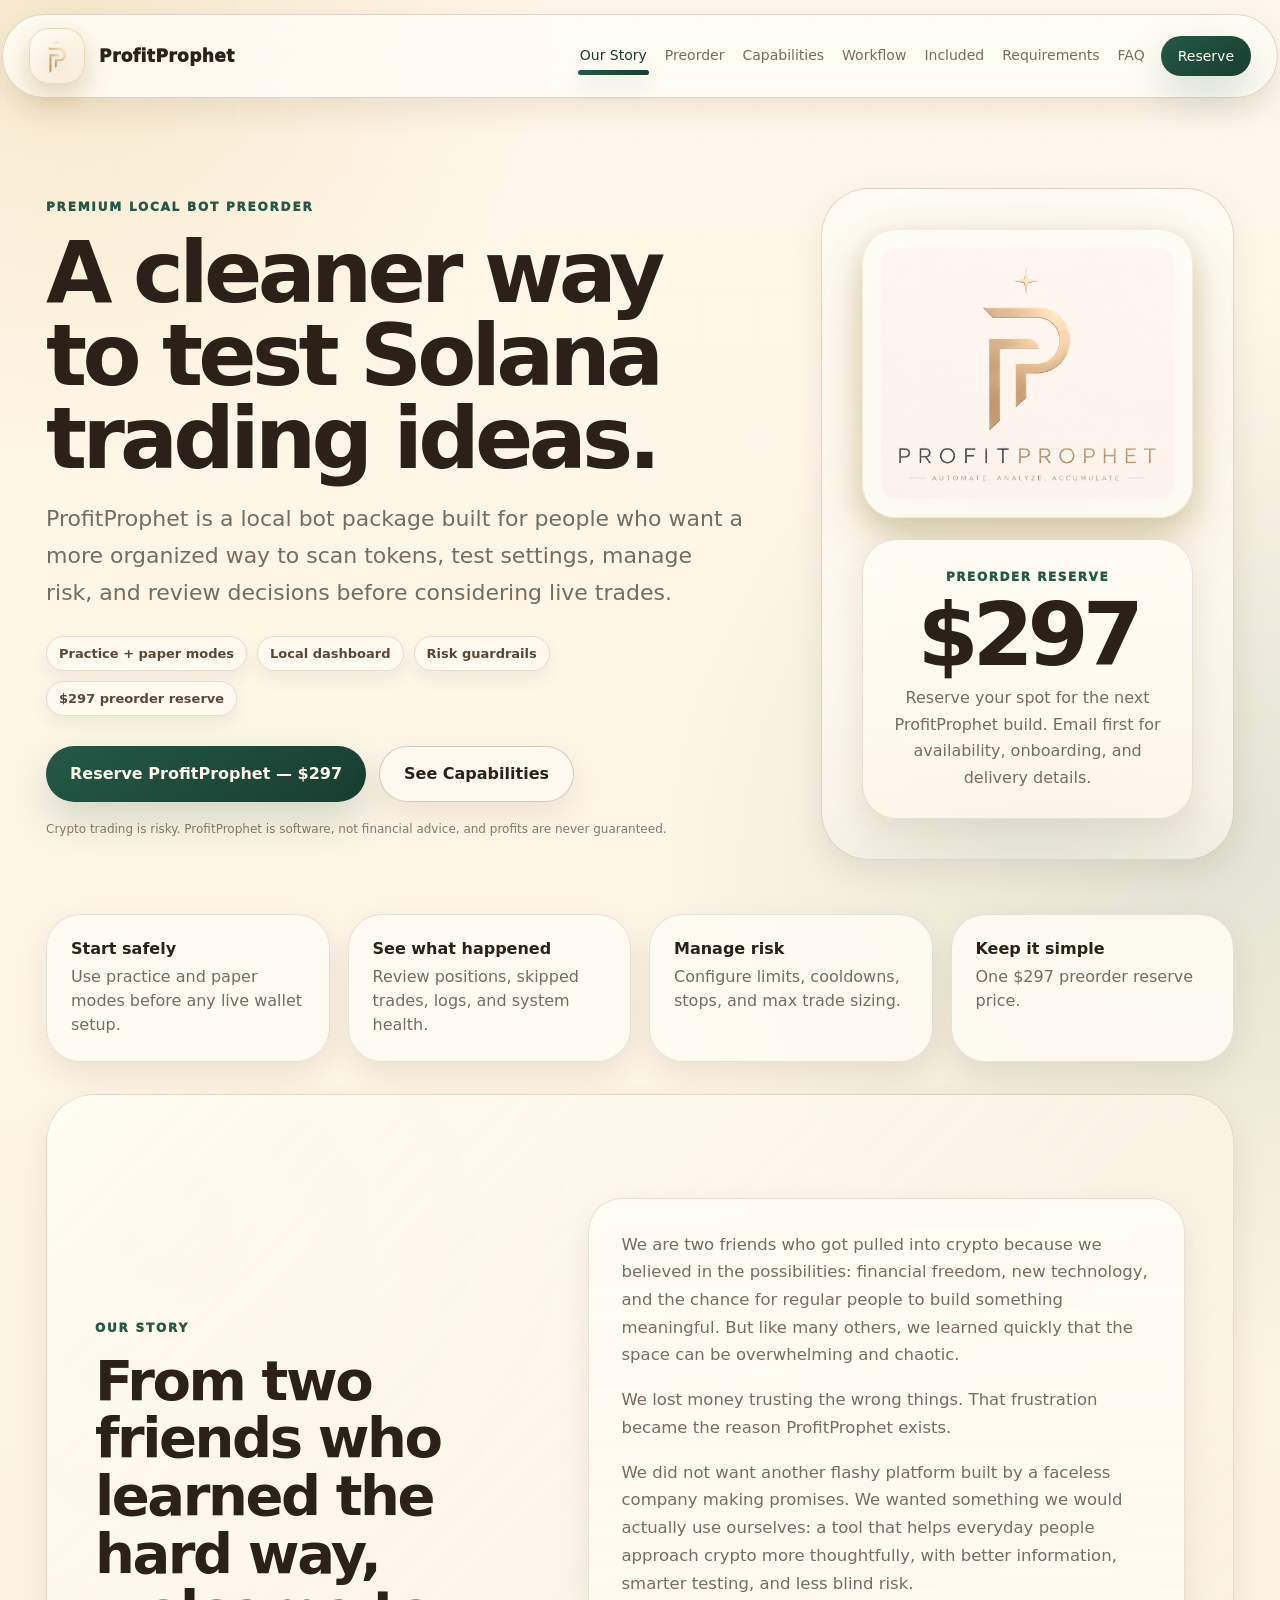
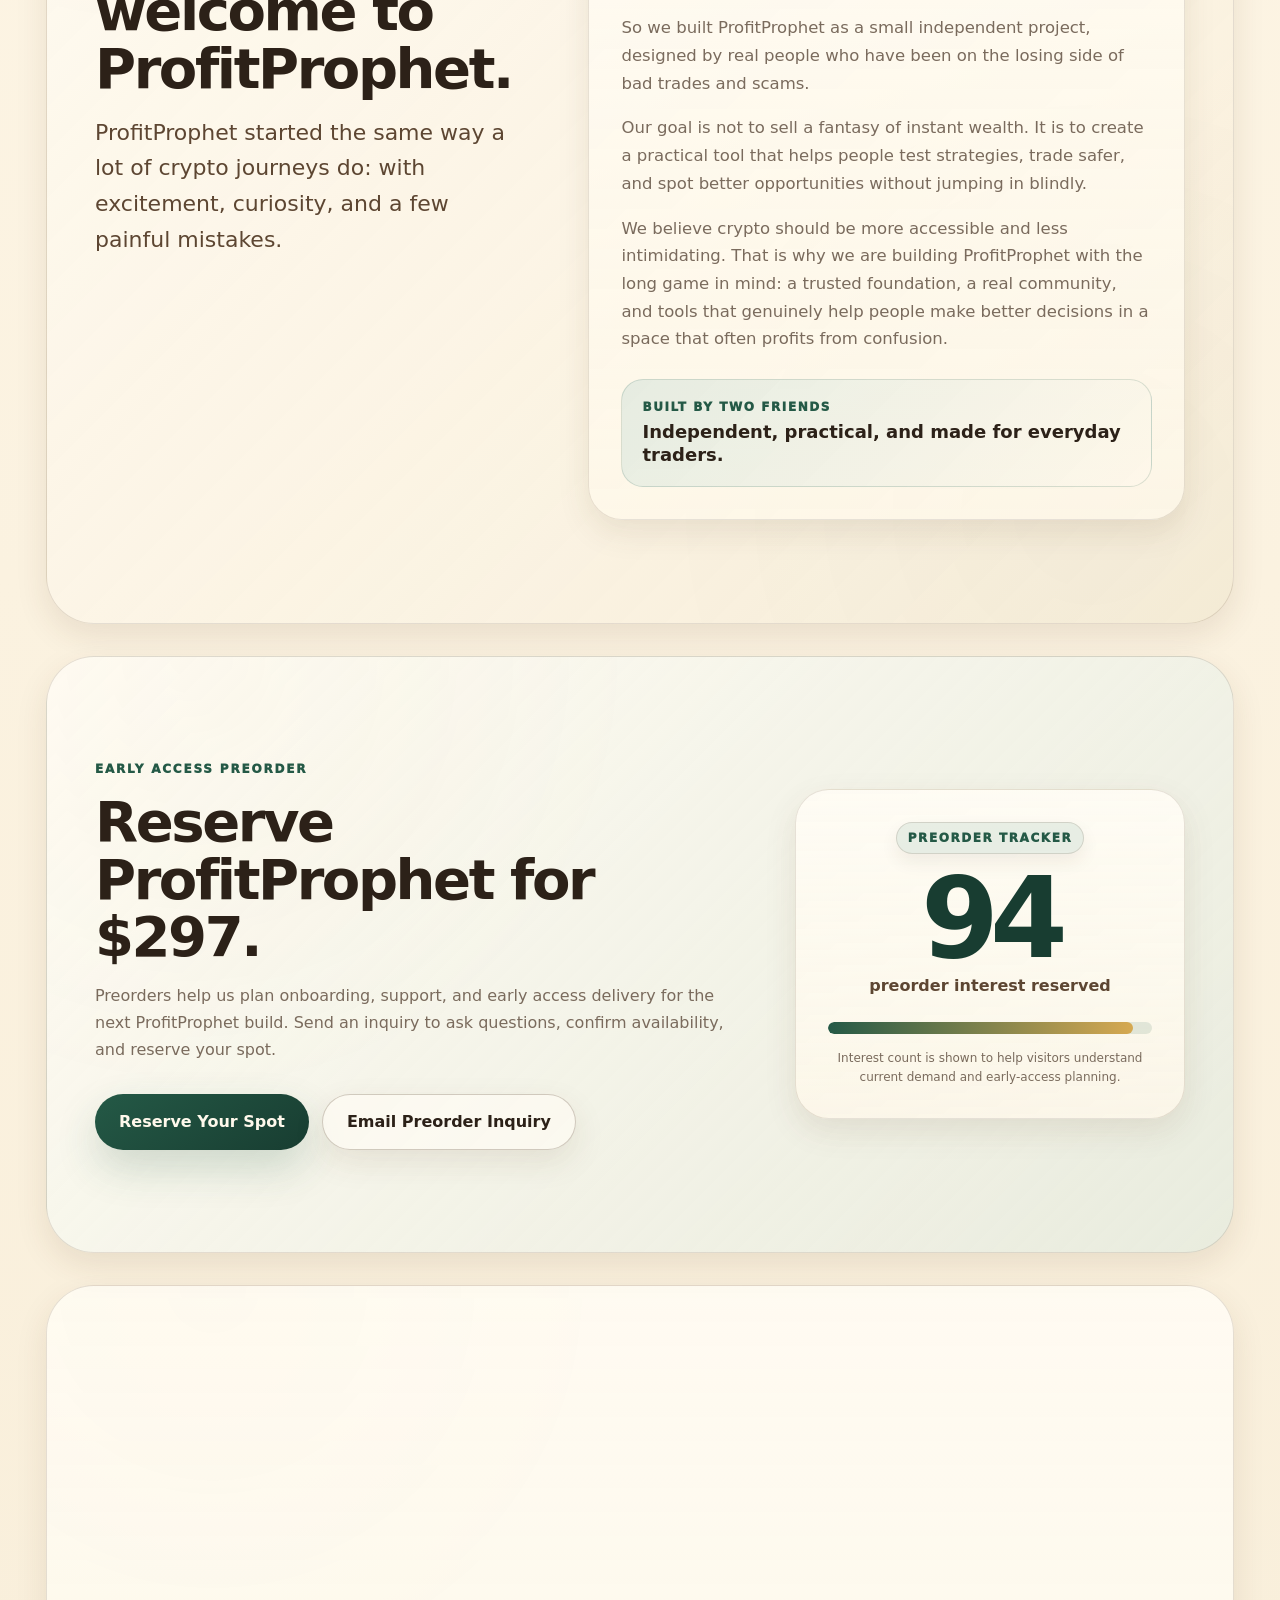
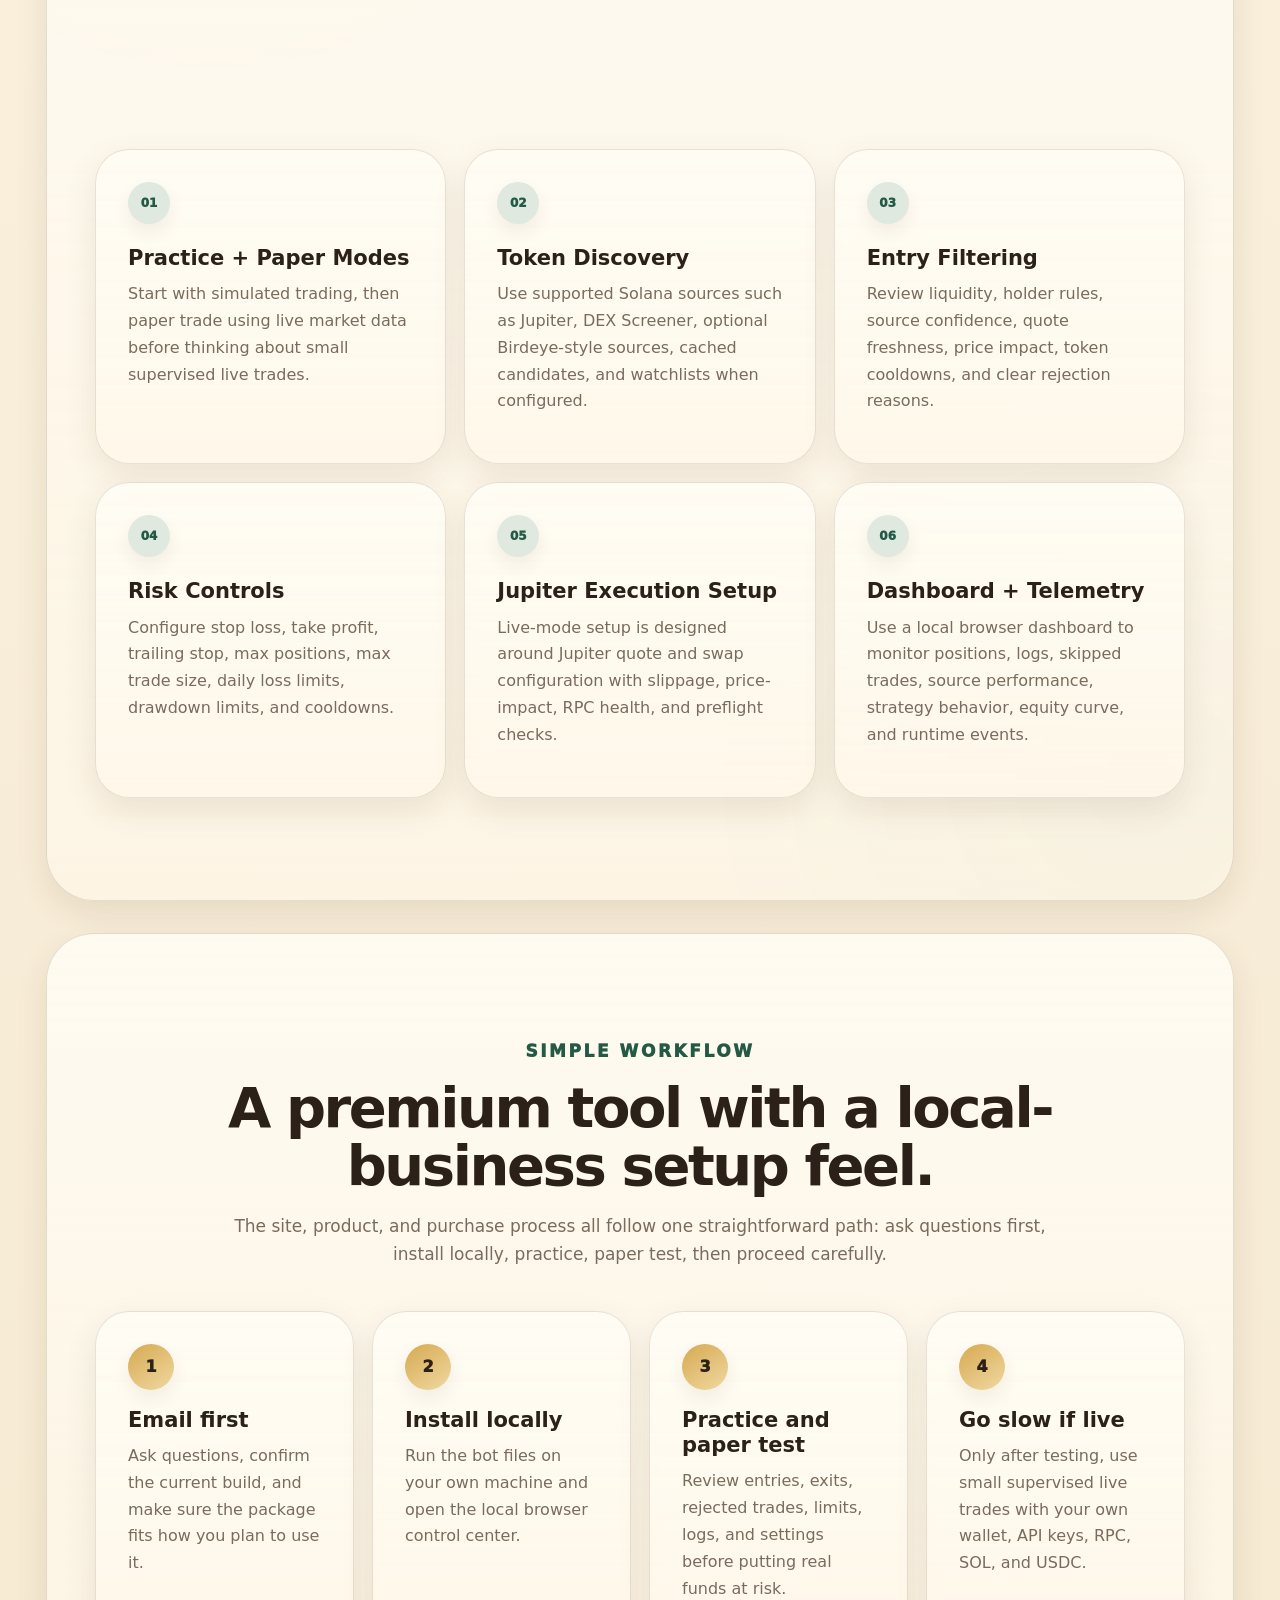
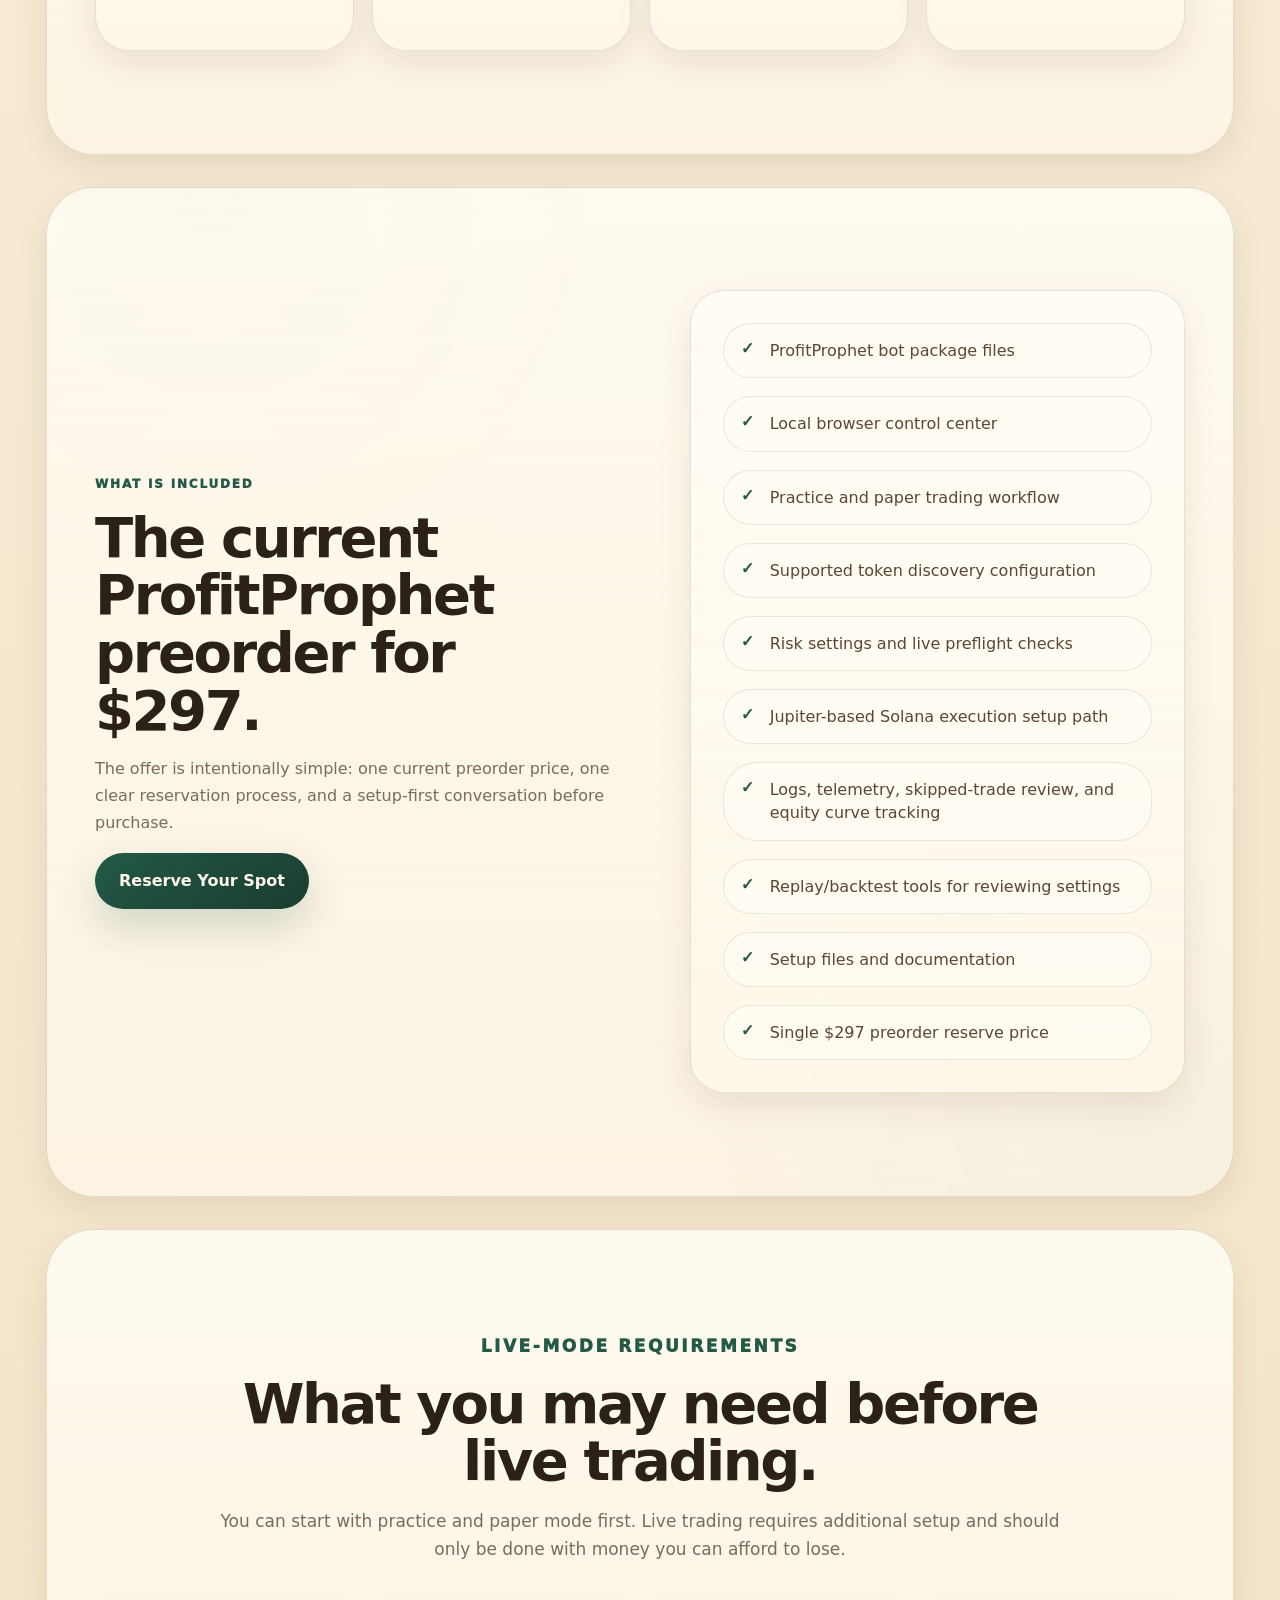
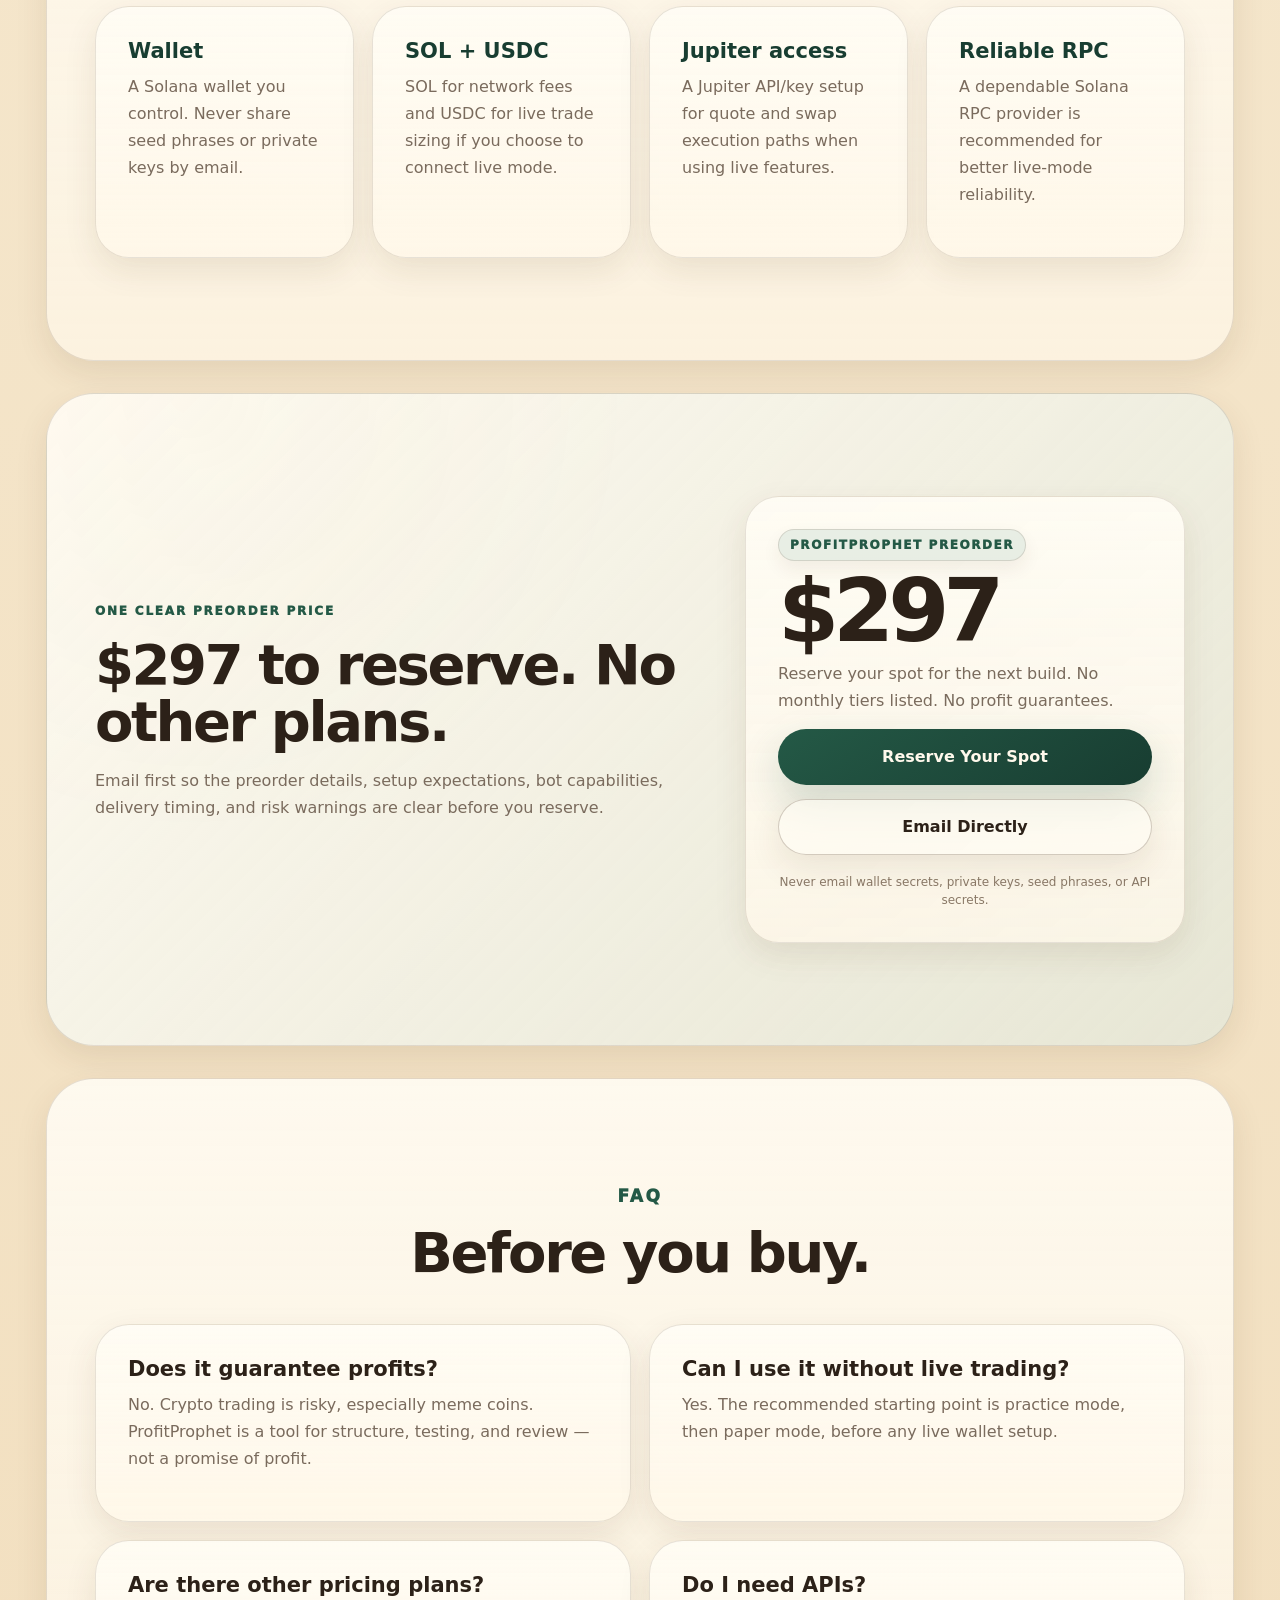
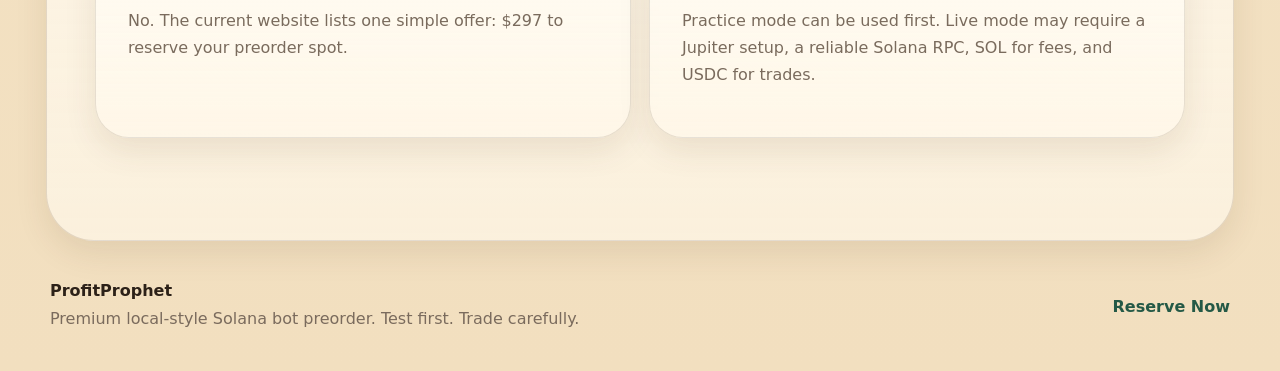
==== index.html @ 317397da "Add files via upload" ====
<!doctype html>
<html lang="en">
<head>
  <meta charset="utf-8">
  <meta name="viewport" content="width=device-width, initial-scale=1">
  <title>ProfitProphet | Reserve Premium Solana Bot Access for $297</title>
  <meta name="description" content="ProfitProphet is a local Solana trading bot package with practice mode, paper mode, live-mode setup, Jupiter execution support, token discovery, risk controls, telemetry, replay tools, and a browser control center. Reserve ProfitProphet for $297.">
  <link rel="stylesheet" href="styles.css">
  <script defer src="script.js"></script>
</head>
<body>
  <header class="site-header">
    <a class="brand" href="index.html" aria-label="ProfitProphet home">
      <span class="brand-mark logo-badge"><img src="profitprophet-nav-mark.png" alt="" aria-hidden="true"></span>
      <span class="brand-name">ProfitProphet</span>
    </a>
    <nav class="nav" aria-label="Primary navigation">
      <a href="#story">Our Story</a>
      <a href="#preorder">Preorder</a>
      <a href="#capabilities">Capabilities</a>
      <a href="#workflow">Workflow</a>
      <a href="#included">Included</a>
      <a href="#requirements">Requirements</a>
      <a href="#faq">FAQ</a>
      <a class="nav-button" href="inquiry.html">Reserve</a>
    </nav>
  </header>

  <main>
    <section class="hero">
      <div class="hero-copy">
        <p class="eyebrow">Premium local bot preorder</p>
        <h1>A cleaner way to test Solana trading ideas.</h1>
        <p class="hero-lede">ProfitProphet is a local bot package built for people who want a more organized way to scan tokens, test settings, manage risk, and review decisions before considering live trades.</p>
        <div class="hero-proof" aria-label="Quick highlights">
          <span>Practice + paper modes</span>
          <span>Local dashboard</span>
          <span>Risk guardrails</span>
          <span>$297 preorder reserve</span>
        </div>
        <div class="hero-actions">
          <a class="button primary" href="inquiry.html">Reserve ProfitProphet — $297</a>
          <a class="button secondary" href="#capabilities">See Capabilities</a>
        </div>
        <p class="fine-print">Crypto trading is risky. ProfitProphet is software, not financial advice, and profits are never guaranteed.</p>
      </div>

      <aside class="hero-card" aria-label="ProfitProphet package summary">
        <img src="profitprophet-logo-cropped.png" alt="ProfitProphet logo" class="hero-logo">
        <div class="price-panel">
          <span>Preorder reserve</span>
          <strong>$297</strong>
          <p>Reserve your spot for the next ProfitProphet build. Email first for availability, onboarding, and delivery details.</p>
        </div>
      </aside>
    </section>

    <section class="trust-strip" aria-label="ProfitProphet highlights">
      <article>
        <strong>Start safely</strong>
        <span>Use practice and paper modes before any live wallet setup.</span>
      </article>
      <article>
        <strong>See what happened</strong>
        <span>Review positions, skipped trades, logs, and system health.</span>
      </article>
      <article>
        <strong>Manage risk</strong>
        <span>Configure limits, cooldowns, stops, and max trade sizing.</span>
      </article>
      <article>
        <strong>Keep it simple</strong>
        <span>One $297 preorder reserve price.</span>
      </article>
    </section>

    <section id="story" class="section story-section">
      <div class="story-layout">
        <div class="story-intro">
          <p class="eyebrow">Our story</p>
          <h2>From two friends who learned the hard way, welcome to ProfitProphet.</h2>
          <p class="story-lede">ProfitProphet started the same way a lot of crypto journeys do: with excitement, curiosity, and a few painful mistakes.</p>
        </div>

        <div class="story-card">
          <p>We are two friends who got pulled into crypto because we believed in the possibilities: financial freedom, new technology, and the chance for regular people to build something meaningful. But like many others, we learned quickly that the space can be overwhelming and chaotic.</p>
          <p>We lost money trusting the wrong things. That frustration became the reason ProfitProphet exists.</p>
          <p>We did not want another flashy platform built by a faceless company making promises. We wanted something we would actually use ourselves: a tool that helps everyday people approach crypto more thoughtfully, with better information, smarter testing, and less blind risk.</p>
          <p>So we built ProfitProphet as a small independent project, designed by real people who have been on the losing side of bad trades and scams.</p>
          <p>Our goal is not to sell a fantasy of instant wealth. It is to create a practical tool that helps people test strategies, trade safer, and spot better opportunities without jumping in blindly.</p>
          <p>We believe crypto should be more accessible and less intimidating. That is why we are building ProfitProphet with the long game in mind: a trusted foundation, a real community, and tools that genuinely help people make better decisions in a space that often profits from confusion.</p>
          <div class="founder-note">
            <span>Built by two friends</span>
            <strong>Independent, practical, and made for everyday traders.</strong>
          </div>
        </div>
      </div>
    </section>

    <section id="preorder" class="section preorder-section">
      <div class="preorder-copy">
        <p class="eyebrow">Early access preorder</p>
        <h2>Reserve ProfitProphet for $297.</h2>
        <p>Preorders help us plan onboarding, support, and early access delivery for the next ProfitProphet build. Send an inquiry to ask questions, confirm availability, and reserve your spot.</p>
        <div class="hero-actions">
          <a class="button primary" href="inquiry.html">Reserve Your Spot</a>
          <a class="button secondary" href="mailto:profitprophetbot@gmail.com?subject=ProfitProphet%20%24297%20Preorder%20Inquiry&body=Hi%2C%20I%27m%20interested%20in%20reserving%20ProfitProphet%20for%20%24297.%20Please%20send%20availability%2C%20payment%20options%2C%20delivery%20details%2C%20and%20setup%20requirements.">Email Preorder Inquiry</a>
        </div>
      </div>

      <aside class="preorder-tracker" aria-label="ProfitProphet preorder tracker">
        <span class="badge">Preorder Tracker</span>
        <strong>94</strong>
        <p>preorder interest reserved</p>
        <div class="tracker-bar" aria-hidden="true"><span></span></div>
        <small>Interest count is shown to help visitors understand current demand and early-access planning.</small>
      </aside>
    </section>

    <section id="capabilities" class="section">
      <div class="section-heading centered-heading">
        <p class="eyebrow">Bot capabilities</p>
        <h2>Everything follows a clear scan, test, manage, review flow.</h2>
        <p>ProfitProphet is designed to help you work through trading decisions more carefully. It does not promise winning trades, but it does give you tools to test settings, filter candidates, track outcomes, and reduce emotional clicking.</p>
      </div>

      <div class="card-grid three">
        <article class="card capability-card">
          <span class="card-number">01</span>
          <h3>Practice + Paper Modes</h3>
          <p>Start with simulated trading, then paper trade using live market data before thinking about small supervised live trades.</p>
        </article>
        <article class="card capability-card">
          <span class="card-number">02</span>
          <h3>Token Discovery</h3>
          <p>Use supported Solana sources such as Jupiter, DEX Screener, optional Birdeye-style sources, cached candidates, and watchlists when configured.</p>
        </article>
        <article class="card capability-card">
          <span class="card-number">03</span>
          <h3>Entry Filtering</h3>
          <p>Review liquidity, holder rules, source confidence, quote freshness, price impact, token cooldowns, and clear rejection reasons.</p>
        </article>
        <article class="card capability-card">
          <span class="card-number">04</span>
          <h3>Risk Controls</h3>
          <p>Configure stop loss, take profit, trailing stop, max positions, max trade size, daily loss limits, drawdown limits, and cooldowns.</p>
        </article>
        <article class="card capability-card">
          <span class="card-number">05</span>
          <h3>Jupiter Execution Setup</h3>
          <p>Live-mode setup is designed around Jupiter quote and swap configuration with slippage, price-impact, RPC health, and preflight checks.</p>
        </article>
        <article class="card capability-card">
          <span class="card-number">06</span>
          <h3>Dashboard + Telemetry</h3>
          <p>Use a local browser dashboard to monitor positions, logs, skipped trades, source performance, strategy behavior, equity curve, and runtime events.</p>
        </article>
      </div>
    </section>

    <section id="workflow" class="section panel-section">
      <div class="section-heading centered-heading">
        <p class="eyebrow">Simple workflow</p>
        <h2>A premium tool with a local-business setup feel.</h2>
        <p>The site, product, and purchase process all follow one straightforward path: ask questions first, install locally, practice, paper test, then proceed carefully.</p>
      </div>

      <div class="step-list">
        <article class="step-card">
          <span>1</span>
          <div>
            <h3>Email first</h3>
            <p>Ask questions, confirm the current build, and make sure the package fits how you plan to use it.</p>
          </div>
        </article>
        <article class="step-card">
          <span>2</span>
          <div>
            <h3>Install locally</h3>
            <p>Run the bot files on your own machine and open the local browser control center.</p>
          </div>
        </article>
        <article class="step-card">
          <span>3</span>
          <div>
            <h3>Practice and paper test</h3>
            <p>Review entries, exits, rejected trades, limits, logs, and settings before putting real funds at risk.</p>
          </div>
        </article>
        <article class="step-card">
          <span>4</span>
          <div>
            <h3>Go slow if live</h3>
            <p>Only after testing, use small supervised live trades with your own wallet, API keys, RPC, SOL, and USDC.</p>
          </div>
        </article>
      </div>
    </section>

    <section id="included" class="section split-section">
      <div class="section-copy">
        <p class="eyebrow">What is included</p>
        <h2>The current ProfitProphet preorder for $297.</h2>
        <p>The offer is intentionally simple: one current preorder price, one clear reservation process, and a setup-first conversation before purchase.</p>
        <a class="button primary" href="inquiry.html">Reserve Your Spot</a>
      </div>
      <div class="list-card">
        <ul class="check-list">
          <li>ProfitProphet bot package files</li>
          <li>Local browser control center</li>
          <li>Practice and paper trading workflow</li>
          <li>Supported token discovery configuration</li>
          <li>Risk settings and live preflight checks</li>
          <li>Jupiter-based Solana execution setup path</li>
          <li>Logs, telemetry, skipped-trade review, and equity curve tracking</li>
          <li>Replay/backtest tools for reviewing settings</li>
          <li>Setup files and documentation</li>
          <li>Single $297 preorder reserve price</li>
        </ul>
      </div>
    </section>

    <section id="requirements" class="section requirements-section">
      <div class="section-heading centered-heading">
        <p class="eyebrow">Live-mode requirements</p>
        <h2>What you may need before live trading.</h2>
        <p>You can start with practice and paper mode first. Live trading requires additional setup and should only be done with money you can afford to lose.</p>
      </div>

      <div class="card-grid four">
        <article class="card mini-card">
          <h3>Wallet</h3>
          <p>A Solana wallet you control. Never share seed phrases or private keys by email.</p>
        </article>
        <article class="card mini-card">
          <h3>SOL + USDC</h3>
          <p>SOL for network fees and USDC for live trade sizing if you choose to connect live mode.</p>
        </article>
        <article class="card mini-card">
          <h3>Jupiter access</h3>
          <p>A Jupiter API/key setup for quote and swap execution paths when using live features.</p>
        </article>
        <article class="card mini-card">
          <h3>Reliable RPC</h3>
          <p>A dependable Solana RPC provider is recommended for better live-mode reliability.</p>
        </article>
      </div>
    </section>

    <section id="reserve" class="section price-section">
      <div class="price-copy">
        <p class="eyebrow">One clear preorder price</p>
        <h2>$297 to reserve. No other plans.</h2>
        <p>Email first so the preorder details, setup expectations, bot capabilities, delivery timing, and risk warnings are clear before you reserve.</p>
      </div>
      <div class="price-card">
        <span class="badge">ProfitProphet preorder</span>
        <strong>$297</strong>
        <p>Reserve your spot for the next build. No monthly tiers listed. No profit guarantees.</p>
        <a class="button primary full" href="inquiry.html">Reserve Your Spot</a>
        <a class="button secondary full" href="mailto:profitprophetbot@gmail.com?subject=ProfitProphet%20%24297%20Preorder%20Inquiry&body=Hi%2C%20I%27m%20interested%20in%20reserving%20ProfitProphet%20for%20%24297.%20Please%20send%20availability%2C%20payment%20options%2C%20delivery%20details%2C%20and%20setup%20requirements.">Email Directly</a>
        <p class="fine-print center">Never email wallet secrets, private keys, seed phrases, or API secrets.</p>
      </div>
    </section>

    <section id="faq" class="section faq-section">
      <div class="section-heading centered-heading">
        <p class="eyebrow">FAQ</p>
        <h2>Before you buy.</h2>
      </div>
      <div class="faq-grid">
        <article class="card faq-card">
          <h3>Does it guarantee profits?</h3>
          <p>No. Crypto trading is risky, especially meme coins. ProfitProphet is a tool for structure, testing, and review — not a promise of profit.</p>
        </article>
        <article class="card faq-card">
          <h3>Can I use it without live trading?</h3>
          <p>Yes. The recommended starting point is practice mode, then paper mode, before any live wallet setup.</p>
        </article>
        <article class="card faq-card">
          <h3>Are there other pricing plans?</h3>
          <p>No. The current website lists one simple offer: $297 to reserve your preorder spot.</p>
        </article>
        <article class="card faq-card">
          <h3>Do I need APIs?</h3>
          <p>Practice mode can be used first. Live mode may require a Jupiter setup, a reliable Solana RPC, SOL for fees, and USDC for trades.</p>
        </article>
      </div>
    </section>
  </main>

  <footer class="footer">
    <div>
      <strong>ProfitProphet</strong>
      <p>Premium local-style Solana bot preorder. Test first. Trade carefully.</p>
    </div>
    <a href="inquiry.html">Reserve Now</a>
  </footer>
</body>
</html>
---- styles.css ----
:root {
  --ivory: #fff8ea;
  --ivory-2: #f7ecd6;
  --linen: #efe0c4;
  --linen-2: #e4c99d;
  --walnut: #2c2118;
  --walnut-2: #5d4632;
  --muted: #7a6b5d;
  --forest: #245946;
  --forest-2: #183d31;
  --sage: #dfe9df;
  --champagne: #d6a951;
  --champagne-2: #f0d9a1;
  --line: rgba(73, 47, 25, 0.14);
  --line-strong: rgba(73, 47, 25, 0.24);
  --card: rgba(255, 252, 244, 0.86);
  --card-soft: rgba(255, 252, 244, 0.66);
  --shadow: 0 24px 68px rgba(75, 48, 22, 0.16);
  --shadow-soft: 0 12px 32px rgba(75, 48, 22, 0.10);
  --shadow-green: 0 18px 42px rgba(36, 89, 70, 0.20);
  --radius-sm: 18px;
  --radius: 30px;
  --radius-lg: 44px;
  --content-max: 1180px;
}

* { box-sizing: border-box; }
html { scroll-behavior: smooth; }
body {
  margin: 0;
  overflow-x: hidden;
  color: var(--walnut);
  background:
    radial-gradient(circle at 6% 0%, rgba(214, 169, 81, 0.22), transparent 30rem),
    radial-gradient(circle at 94% 10%, rgba(36, 89, 70, 0.14), transparent 34rem),
    linear-gradient(180deg, var(--ivory) 0%, var(--ivory-2) 52%, #f2dfbf 100%);
  font-family: ui-sans-serif, system-ui, -apple-system, BlinkMacSystemFont, "Segoe UI", Arial, sans-serif;
}

body::before {
  content: "";
  position: fixed;
  inset: 0;
  z-index: -1;
  pointer-events: none;
  opacity: 0.22;
  background-image:
    linear-gradient(rgba(44, 33, 24, 0.045) 1px, transparent 1px),
    linear-gradient(90deg, rgba(44, 33, 24, 0.045) 1px, transparent 1px);
  background-size: 58px 58px;
  mask-image: linear-gradient(180deg, #000, transparent 72%);
}

a { color: inherit; }
img { max-width: 100%; }
h1, h2, h3, p, ul { margin-top: 0; }

main,
.site-header,
.footer {
  width: min(100%, calc(var(--content-max) + 96px));
  margin-inline: auto;
}

.site-header {
  position: sticky;
  top: 14px;
  z-index: 20;
  display: flex;
  align-items: center;
  justify-content: space-between;
  gap: 20px;
  min-height: 78px;
  margin-top: 14px;
  padding: 13px clamp(16px, 3vw, 24px);
  border: 1px solid var(--line);
  border-radius: 999px;
  background: rgba(255, 252, 244, 0.88);
  backdrop-filter: blur(18px);
  box-shadow: var(--shadow-soft);
}

.brand {
  display: inline-flex;
  align-items: center;
  gap: 12px;
  color: var(--walnut);
  font-weight: 950;
  letter-spacing: 0.01em;
  text-decoration: none;
  white-space: nowrap;
}

.brand-mark {
  display: grid;
  width: 44px;
  height: 44px;
  place-items: center;
  border-radius: 17px;
  background: linear-gradient(145deg, var(--forest), var(--forest-2));
  color: #fff9ec;
  box-shadow: 0 14px 26px rgba(24, 61, 49, 0.24);
}

.brand-name { font-size: 15px; }

.nav {
  display: flex;
  align-items: center;
  gap: 16px;
  color: var(--muted);
  font-size: 14px;
}

.nav a {
  text-decoration: none;
  transition: color 180ms ease, transform 180ms ease, background 180ms ease;
}

.nav a:hover {
  color: var(--walnut);
  transform: translateY(-1px);
}

.nav-button {
  padding: 12px 17px;
  border-radius: 999px;
  color: #fff9ec;
  background: linear-gradient(145deg, var(--forest), var(--forest-2));
  box-shadow: var(--shadow-green);
}

.hero {
  display: grid;
  grid-template-columns: minmax(0, 1.05fr) minmax(320px, 0.62fr);
  gap: clamp(34px, 6vw, 76px);
  align-items: center;
  min-height: calc(100vh - 112px);
  padding: clamp(58px, 7vw, 96px) clamp(18px, 4vw, 44px) 44px;
}

.hero-copy { max-width: 850px; }
.eyebrow {
  margin-bottom: 14px;
  color: var(--forest);
  font-size: 12px;
  font-weight: 950;
  letter-spacing: 0.15em;
  text-transform: uppercase;
}

h1 {
  margin-bottom: 22px;
  max-width: 900px;
  font-size: clamp(48px, 7.2vw, 86px);
  font-weight: 850;
  line-height: 0.96;
  letter-spacing: -0.055em;
}

h2 {
  margin-bottom: 17px;
  font-size: clamp(33px, 4.4vw, 56px);
  font-weight: 825;
  line-height: 1.03;
  letter-spacing: -0.043em;
}

h3 {
  margin-bottom: 10px;
  font-size: 21px;
  line-height: 1.2;
}

p {
  color: var(--muted);
  line-height: 1.68;
}

.hero-lede {
  max-width: 740px;
  font-size: clamp(18px, 2vw, 22px);
}

.hero-proof {
  display: flex;
  flex-wrap: wrap;
  gap: 10px;
  margin: 24px 0 0;
}

.hero-proof span {
  padding: 9px 12px;
  border: 1px solid var(--line);
  border-radius: 999px;
  background: rgba(255, 252, 244, 0.68);
  color: var(--walnut-2);
  font-size: 13px;
  font-weight: 760;
  box-shadow: 0 8px 18px rgba(75, 48, 22, 0.06);
}

.hero-actions {
  display: flex;
  flex-wrap: wrap;
  gap: 13px;
  margin-top: 30px;
}
.hero-actions.centered { justify-content: center; }

.button {
  position: relative;
  display: inline-flex;
  align-items: center;
  justify-content: center;
  min-height: 56px;
  padding: 15px 24px;
  border-radius: 999px;
  font-weight: 900;
  text-decoration: none;
  overflow: hidden;
  transition: transform 180ms ease, box-shadow 180ms ease, background 180ms ease, border-color 180ms ease;
}
.button:hover { transform: translateY(-2px); }
.button.primary {
  color: #fff9ec;
  background: linear-gradient(145deg, var(--forest), var(--forest-2));
  box-shadow: var(--shadow-green);
}
.button.secondary {
  border: 1px solid var(--line-strong);
  background: rgba(255, 252, 244, 0.64);
  color: var(--walnut);
  box-shadow: var(--shadow-soft);
}
.button.full { width: 100%; }

.button.primary::after {
  content: "";
  position: absolute;
  inset: 0 auto 0 -80%;
  width: 45%;
  transform: skewX(-18deg);
  background: linear-gradient(90deg, transparent, rgba(255,255,255,0.22), transparent);
  transition: left 480ms ease;
}
.button.primary:hover::after { left: 135%; }

.fine-print {
  margin-top: 18px;
  color: #8a7967;
  font-size: 12px;
  line-height: 1.55;
}
.center { text-align: center; }

.hero-card,
.card,
.list-card,
.price-card,
.inquiry-card,
.inquiry-side,
.trust-strip,
.panel-section,
.story-section,
.price-section,
.requirements-section,
.faq-section {
  border: 1px solid var(--line);
  background: var(--card);
  box-shadow: var(--shadow-soft);
}

.hero-card {
  position: relative;
  display: grid;
  align-content: center;
  justify-items: center;
  gap: 24px;
  min-height: 500px;
  padding: clamp(26px, 4vw, 40px);
  border-radius: var(--radius-lg);
  overflow: hidden;
  background:
    linear-gradient(180deg, rgba(255, 252, 244, 0.90), rgba(255, 248, 234, 0.68)),
    radial-gradient(circle at 50% 0%, rgba(214, 169, 81, 0.30), transparent 66%);
}
.hero-card::after {
  content: "";
  position: absolute;
  inset: auto -20% -38% -20%;
  height: 56%;
  background: radial-gradient(ellipse, rgba(36, 89, 70, 0.12), transparent 68%);
}
.hero-logo,
.side-logo {
  position: relative;
  z-index: 1;
  display: block;
  width: min(100%, 300px);
  height: auto;
  filter: drop-shadow(0 22px 36px rgba(75, 48, 22, 0.22));
}

.price-panel {
  position: relative;
  z-index: 1;
  width: 100%;
  padding: 26px;
  border: 1px solid var(--line);
  border-radius: var(--radius);
  background: rgba(255, 252, 244, 0.74);
  text-align: center;
  box-shadow: var(--shadow-soft);
}
.price-panel.small { margin-bottom: 24px; }
.price-panel span,
.badge {
  color: var(--forest);
  font-size: 12px;
  font-weight: 950;
  letter-spacing: 0.13em;
  text-transform: uppercase;
}
.price-panel strong,
.price-card strong {
  display: block;
  margin: 8px 0 8px;
  color: var(--walnut);
  font-size: clamp(58px, 8vw, 88px);
  line-height: 0.95;
  letter-spacing: -0.07em;
}
.price-panel p,
.price-card p { margin-bottom: 0; }

.trust-strip {
  display: grid;
  grid-template-columns: repeat(4, 1fr);
  gap: 1px;
  margin: 0 clamp(18px, 4vw, 44px) 26px;
  overflow: hidden;
  border-radius: var(--radius);
  background: var(--line);
}
.trust-strip article {
  padding: 24px;
  background: rgba(255, 252, 244, 0.82);
}
.trust-strip strong,
.trust-strip span { display: block; }
.trust-strip strong { color: var(--walnut); }
.trust-strip span {
  margin-top: 7px;
  color: var(--muted);
  line-height: 1.5;
}

.section {
  padding: clamp(68px, 8vw, 106px) clamp(18px, 4vw, 44px);
}
.section-heading { max-width: 840px; margin-bottom: 36px; }
.centered-heading { margin-inline: auto; text-align: center; }
.section-heading p { font-size: 17px; }

.card-grid {
  display: grid;
  gap: 18px;
}
.card-grid.three { grid-template-columns: repeat(3, minmax(0, 1fr)); }
.card-grid.four { grid-template-columns: repeat(4, minmax(0, 1fr)); }

.card {
  position: relative;
  min-height: 100%;
  padding: 28px;
  border-radius: var(--radius);
  transition: transform 220ms ease, box-shadow 220ms ease, border-color 220ms ease;
}
.card:hover,
.step-card:hover,
.price-card:hover,
.inquiry-card:hover,
.inquiry-side:hover {
  transform: translateY(-4px);
  border-color: var(--line-strong);
  box-shadow: var(--shadow);
}
.card-number {
  display: inline-grid;
  width: 42px;
  height: 42px;
  margin-bottom: 22px;
  place-items: center;
  border-radius: 999px;
  background: var(--sage);
  color: var(--forest);
  font-size: 12px;
  font-weight: 950;
}

.panel-section,
.requirements-section,
.faq-section,
.price-section {
  margin: 0 clamp(18px, 4vw, 44px) 28px;
  border-radius: var(--radius-lg);
  background:
    linear-gradient(180deg, rgba(255, 252, 244, 0.78), rgba(255, 248, 234, 0.58));
}

.step-list {
  display: grid;
  grid-template-columns: repeat(4, minmax(0, 1fr));
  gap: 18px;
}
.step-card {
  display: grid;
  gap: 18px;
  align-content: start;
  padding: 28px;
  border: 1px solid var(--line);
  border-radius: var(--radius);
  background: rgba(255, 252, 244, 0.78);
  box-shadow: var(--shadow-soft);
  transition: transform 220ms ease, box-shadow 220ms ease, border-color 220ms ease;
}
.step-card span {
  display: inline-grid;
  width: 46px;
  height: 46px;
  place-items: center;
  border-radius: 17px;
  background: linear-gradient(145deg, var(--champagne), var(--champagne-2));
  color: var(--walnut);
  font-weight: 950;
  box-shadow: 0 12px 24px rgba(214, 169, 81, 0.24);
}


.story-section {
  margin: 0 clamp(18px, 4vw, 44px) 28px;
  border-radius: var(--radius-lg);
  background:
    linear-gradient(135deg, rgba(255, 252, 244, 0.90), rgba(247, 236, 214, 0.70)),
    radial-gradient(circle at 9% 10%, rgba(214, 169, 81, 0.18), transparent 28rem),
    radial-gradient(circle at 88% 90%, rgba(36, 89, 70, 0.10), transparent 28rem);
}
.story-layout {
  display: grid;
  grid-template-columns: minmax(0, 0.72fr) minmax(320px, 1fr);
  gap: clamp(30px, 6vw, 72px);
  align-items: start;
}
.story-intro {
  position: sticky;
  top: 120px;
  max-width: 520px;
}
.story-lede {
  color: var(--walnut-2);
  font-size: clamp(18px, 2vw, 22px);
  line-height: 1.62;
}
.story-card {
  padding: clamp(28px, 4vw, 42px);
  border: 1px solid var(--line);
  border-radius: var(--radius);
  background: rgba(255, 252, 244, 0.78);
  box-shadow: var(--shadow-soft);
}
.story-card p {
  margin-bottom: 17px;
  font-size: 16.5px;
}
.story-card p:last-of-type { margin-bottom: 0; }
.founder-note {
  display: grid;
  gap: 6px;
  margin-top: 26px;
  padding: 20px;
  border: 1px solid rgba(36, 89, 70, 0.16);
  border-radius: 22px;
  background: linear-gradient(135deg, rgba(223, 233, 223, 0.78), rgba(255, 248, 234, 0.74));
}
.founder-note span {
  color: var(--forest);
  font-size: 12px;
  font-weight: 950;
  letter-spacing: 0.13em;
  text-transform: uppercase;
}
.founder-note strong {
  color: var(--walnut);
  font-size: 18px;
  line-height: 1.28;
}

.preorder-section {
  display: grid;
  grid-template-columns: minmax(0, 1fr) minmax(300px, 390px);
  gap: clamp(26px, 5vw, 58px);
  align-items: center;
  margin-inline: clamp(18px, 4vw, 44px);
  border: 1px solid var(--line);
  border-radius: var(--radius-lg);
  background:
    linear-gradient(135deg, rgba(255, 252, 244, 0.88), rgba(223, 233, 223, 0.58)),
    radial-gradient(circle at 12% 0%, rgba(214, 169, 81, 0.24), transparent 28rem);
  box-shadow: var(--shadow-soft);
}

.preorder-copy {
  max-width: 760px;
}

.preorder-tracker,
.mini-tracker {
  border: 1px solid var(--line);
  border-radius: var(--radius);
  background: rgba(255, 252, 244, 0.9);
  box-shadow: var(--shadow);
  text-align: center;
}

.preorder-tracker {
  padding: 30px;
}

.preorder-tracker strong {
  display: block;
  margin: 14px 0 4px;
  color: var(--forest-2);
  font-size: clamp(72px, 9vw, 112px);
  line-height: 0.9;
  letter-spacing: -0.08em;
}

.preorder-tracker p,
.mini-tracker p {
  margin-bottom: 0;
  color: var(--walnut-2);
  font-weight: 850;
}

.preorder-tracker small {
  display: block;
  margin-top: 15px;
  color: var(--muted);
  font-size: 12px;
  line-height: 1.55;
}

.tracker-bar {
  height: 12px;
  margin-top: 22px;
  overflow: hidden;
  border-radius: 999px;
  background: rgba(36, 89, 70, 0.12);
}

.tracker-bar span {
  display: block;
  width: 94%;
  height: 100%;
  border-radius: inherit;
  background: linear-gradient(90deg, var(--forest), var(--champagne));
  animation: trackerPulse 2.8s ease-in-out infinite;
}

.mini-tracker {
  margin: 22px 0;
  padding: 22px;
}

.mini-tracker span {
  color: var(--forest);
  font-size: 12px;
  font-weight: 950;
  letter-spacing: 0.13em;
  text-transform: uppercase;
}

.mini-tracker strong {
  display: block;
  margin: 7px 0 2px;
  color: var(--forest-2);
  font-size: 58px;
  line-height: 0.95;
  letter-spacing: -0.06em;
}

@keyframes trackerPulse {
  0%, 100% { opacity: 0.92; transform: scaleX(0.985); transform-origin: left; }
  50% { opacity: 1; transform: scaleX(1); transform-origin: left; }
}

.split-section {
  display: grid;
  grid-template-columns: minmax(0, 0.9fr) minmax(320px, 0.84fr);
  gap: clamp(30px, 6vw, 72px);
  align-items: center;
}
.section-copy { max-width: 660px; }
.list-card {
  padding: 28px;
  border-radius: var(--radius);
}
.check-list {
  display: grid;
  gap: 12px;
  margin: 0;
  padding: 0;
  list-style: none;
}
.check-list li {
  position: relative;
  padding: 15px 16px 15px 46px;
  border: 1px solid rgba(73, 47, 25, 0.10);
  border-radius: 17px;
  background: rgba(255, 248, 234, 0.66);
  color: var(--walnut-2);
  line-height: 1.45;
}
.check-list li::before {
  content: "✓";
  position: absolute;
  left: 17px;
  top: 13px;
  color: var(--forest);
  font-weight: 950;
}
.check-list.compact li { background: rgba(255, 252, 244, 0.70); }

.mini-card { padding: 24px; }
.mini-card h3 { color: var(--forest-2); }

.price-section {
  display: grid;
  grid-template-columns: minmax(0, 1fr) minmax(320px, 440px);
  gap: clamp(28px, 5vw, 64px);
  align-items: center;
}
.price-copy { max-width: 680px; }
.price-card {
  padding: 32px;
  border-radius: var(--radius);
  background:
    linear-gradient(180deg, rgba(255, 252, 244, 0.92), rgba(255, 248, 234, 0.70)),
    radial-gradient(circle at top, rgba(214, 169, 81, 0.18), transparent 66%);
  transition: transform 220ms ease, box-shadow 220ms ease, border-color 220ms ease;
}
.price-card .button { margin-top: 14px; }
.badge {
  display: inline-flex;
  width: fit-content;
  padding: 8px 11px;
  border: 1px solid var(--line);
  border-radius: 999px;
  background: rgba(223, 233, 223, 0.72);
}

.faq-grid {
  display: grid;
  grid-template-columns: repeat(2, minmax(0, 1fr));
  gap: 18px;
}
.faq-card { padding: 28px; }

.footer {
  display: flex;
  justify-content: space-between;
  gap: 24px;
  padding: 20px clamp(18px, 4vw, 44px) 38px;
  color: var(--muted);
}
.footer p { margin: 6px 0 0; max-width: 640px; }
.footer a { color: var(--forest); font-weight: 900; text-decoration: none; }
.footer strong { color: var(--walnut); }

.inquiry-hero {
  display: grid;
  grid-template-columns: minmax(0, 1fr) minmax(320px, 440px);
  gap: 22px;
  align-items: stretch;
  margin: clamp(36px, 5vw, 62px) clamp(18px, 4vw, 44px) 28px;
}
.inquiry-card,
.inquiry-side {
  padding: clamp(32px, 6vw, 68px);
  border-radius: var(--radius-lg);
  transition: transform 220ms ease, box-shadow 220ms ease, border-color 220ms ease;
}
.inquiry-card {
  display: flex;
  min-height: calc(100vh - 190px);
  flex-direction: column;
  justify-content: center;
  align-items: center;
  text-align: center;
  background:
    linear-gradient(180deg, rgba(255, 252, 244, 0.88), rgba(255, 248, 234, 0.70)),
    radial-gradient(circle at 50% 0%, rgba(214, 169, 81, 0.24), transparent 68%);
}
.inquiry-card h1 { font-size: clamp(42px, 7vw, 74px); }
.email-link {
  display: block;
  margin: 10px 0 8px;
  color: var(--forest-2);
  font-size: clamp(22px, 3.8vw, 38px);
  font-weight: 950;
  overflow-wrap: anywhere;
  text-decoration-thickness: 1px;
}
.inquiry-side { background: rgba(255, 252, 244, 0.82); }
.side-logo {
  width: min(100%, 220px);
  margin: 0 auto 22px;
}
.disclaimer {
  margin: 18px 0 0;
  color: var(--muted);
  font-size: 13px;
  line-height: 1.55;
}

.reveal {
  opacity: 0;
  transform: translateY(18px);
  transition: opacity 620ms ease, transform 620ms ease;
  transition-delay: var(--reveal-delay, 0ms);
}
.reveal.is-visible {
  opacity: 1;
  transform: translateY(0);
}
.hero-card,
.hero-logo {
  animation: gentleFloat 6.5s ease-in-out infinite;
}
@keyframes gentleFloat {
  0%, 100% { transform: translateY(0); }
  50% { transform: translateY(-8px); }
}

@media (max-width: 1060px) {
  .hero,
  .story-layout,
  .split-section,
  .price-section,
  .preorder-section,
  .inquiry-hero {
    grid-template-columns: 1fr;
  }
  .story-intro { position: static; max-width: 760px; }
  .hero { min-height: auto; }
  .hero-card { min-height: auto; }
  .card-grid.three,
  .card-grid.four,
  .step-list { grid-template-columns: repeat(2, minmax(0, 1fr)); }
}

@media (max-width: 820px) {
  .site-header {
    align-items: flex-start;
    flex-direction: column;
    border-radius: 28px;
  }
  .nav {
    width: 100%;
    flex-wrap: wrap;
    gap: 10px;
    font-size: 13px;
  }
  .trust-strip,
  .card-grid.three,
  .card-grid.four,
  .step-list,
  .faq-grid {
    grid-template-columns: 1fr;
  }
  .panel-section,
  .story-section,
  .requirements-section,
  .faq-section,
  .price-section,
  .preorder-section,
  .inquiry-hero,
  .trust-strip {
    margin-inline: 18px;
  }
}

@media (max-width: 560px) {
  h1 { letter-spacing: -0.045em; }
  .hero,
  .section,
  .price-section,
  .inquiry-card,
  .inquiry-side {
    padding-inline: 18px;
  }
  .button { width: 100%; }
  .footer { flex-direction: column; }
}

@media (prefers-reduced-motion: reduce) {
  *, *::before, *::after {
    animation-duration: 0.01ms !important;
    animation-iteration-count: 1 !important;
    scroll-behavior: auto !important;
    transition-duration: 0.01ms !important;
  }
  .reveal { opacity: 1; transform: none; }
}

/* Final premium smoothing pass: consistent flow + stronger logo presence */
:root {
  --section-gap: 30px;
  --logo-glow: 0 18px 38px rgba(214, 169, 81, 0.24), 0 10px 26px rgba(36, 89, 70, 0.14);
}

.site-header {
  min-height: 84px;
  padding: 12px clamp(16px, 3vw, 26px);
  border-color: rgba(73, 47, 25, 0.18);
}

.brand {
  gap: 14px;
}

.brand-mark.logo-badge {
  width: 58px;
  height: 58px;
  padding: 6px;
  border: 1px solid rgba(214, 169, 81, 0.32);
  border-radius: 22px;
  background:
    linear-gradient(145deg, rgba(255, 252, 244, 0.98), rgba(247, 236, 214, 0.88));
  box-shadow: var(--logo-glow);
  overflow: hidden;
}

.brand-mark.logo-badge img {
  width: 100%;
  height: 100%;
  object-fit: cover;
  object-position: center 45%;
  transform: scale(1.16);
  filter: saturate(1.08) contrast(1.05);
}

.brand-name {
  color: var(--walnut);
  font-size: 17px;
  letter-spacing: 0.025em;
}

.nav {
  gap: 14px;
}

.nav a:not(.nav-button) {
  padding: 9px 2px;
}

.hero {
  padding-top: clamp(64px, 7vw, 102px);
  padding-bottom: 50px;
}

.hero-card {
  min-height: 540px;
  gap: 22px;
  border-color: rgba(73, 47, 25, 0.18);
  background:
    linear-gradient(180deg, rgba(255, 252, 244, 0.96), rgba(255, 248, 234, 0.76)),
    radial-gradient(circle at 50% 5%, rgba(214, 169, 81, 0.34), transparent 62%),
    radial-gradient(circle at 50% 85%, rgba(36, 89, 70, 0.13), transparent 56%);
}

.hero-logo {
  width: min(100%, 390px);
  padding: 18px;
  border: 1px solid rgba(214, 169, 81, 0.22);
  border-radius: 34px;
  background: rgba(255, 252, 244, 0.78);
  box-shadow: var(--logo-glow);
  filter: saturate(1.05) contrast(1.03) drop-shadow(0 20px 30px rgba(75, 48, 22, 0.12));
}

.side-logo {
  width: min(100%, 300px);
  margin-bottom: 26px;
  padding: 16px;
  border: 1px solid rgba(214, 169, 81, 0.22);
  border-radius: 32px;
  background: rgba(255, 252, 244, 0.78);
  box-shadow: var(--logo-glow);
  filter: saturate(1.05) contrast(1.03) drop-shadow(0 18px 28px rgba(75, 48, 22, 0.12));
}

.trust-strip,
.story-section,
.preorder-section,
.panel-section,
.requirements-section,
.faq-section,
.price-section,
.inquiry-hero {
  margin-bottom: var(--section-gap);
}

.section {
  padding-top: clamp(72px, 8vw, 108px);
  padding-bottom: clamp(72px, 8vw, 108px);
}

.story-section,
.preorder-section,
.panel-section,
.requirements-section,
.faq-section,
.price-section {
  border-color: rgba(73, 47, 25, 0.16);
  box-shadow: var(--shadow-soft);
}

.card,
.step-card,
.list-card,
.price-card,
.story-card,
.preorder-tracker,
.inquiry-card,
.inquiry-side,
.price-panel,
.mini-tracker {
  border-color: rgba(73, 47, 25, 0.14);
  box-shadow: var(--shadow-soft);
}

.card,
.step-card,
.story-card,
.list-card,
.price-card,
.preorder-tracker,
.inquiry-card,
.inquiry-side {
  background:
    linear-gradient(180deg, rgba(255, 252, 244, 0.93), rgba(255, 248, 234, 0.74));
}

.section-heading,
.section-copy,
.price-copy,
.preorder-copy {
  max-width: 800px;
}

.centered-heading {
  max-width: 860px;
}

.hero-proof span,
.badge,
.card-number,
.step-card span {
  box-shadow: 0 8px 18px rgba(75, 48, 22, 0.07);
}

.price-panel,
.preorder-tracker,
.price-card {
  background:
    linear-gradient(180deg, rgba(255, 252, 244, 0.97), rgba(255, 248, 234, 0.78)),
    radial-gradient(circle at top, rgba(214, 169, 81, 0.14), transparent 65%);
}

.preorder-section {
  padding-top: clamp(66px, 7vw, 98px);
  padding-bottom: clamp(66px, 7vw, 98px);
}

.preorder-tracker {
  transform: translateZ(0);
}

.footer {
  align-items: center;
  margin-top: 2px;
}

@media (max-width: 1060px) {
  .hero-card { min-height: auto; }
  .hero-logo { width: min(100%, 360px); }
}

@media (max-width: 820px) {
  .brand-mark.logo-badge {
    width: 54px;
    height: 54px;
    border-radius: 20px;
  }
  .brand-name { font-size: 16px; }
  .nav a:not(.nav-button) { padding: 7px 0; }
}

@media (max-width: 560px) {
  .site-header { top: 8px; margin-top: 8px; }
  .brand-mark.logo-badge {
    width: 50px;
    height: 50px;
  }
  .hero-logo,
  .side-logo {
    width: min(100%, 300px);
    border-radius: 28px;
  }
}

/* Final reviewed polish */
section[id] { scroll-margin-top: 120px; }

:focus-visible {
  outline: 3px solid rgba(36, 89, 70, 0.34);
  outline-offset: 4px;
  border-radius: 14px;
}

.nav-button:hover,
.button.primary:hover {
  color: #fff9ec;
}

.hero-card,
.preorder-section,
.story-section,
.panel-section,
.split-section,
.requirements-section,
.price-section,
.faq-section,
.inquiry-hero {
  isolation: isolate;
}

.hero-logo,
.side-logo,
.brand-mark.logo-badge {
  will-change: transform;
}

@media (max-width: 420px) {
  .brand-name { font-size: 15px; }
  .nav { font-size: 13px; }
  .price-panel strong,
  .price-card strong,
  .preorder-tracker strong { letter-spacing: -0.06em; }
}


/* Header logo fix + smoother moving green navigation bar */
.site-header {
  overflow: visible;
}

.brand-mark.logo-badge {
  width: 56px;
  height: 56px;
  padding: 10px;
  border-radius: 20px;
  background:
    linear-gradient(145deg, rgba(255, 252, 244, 0.98), rgba(247, 236, 214, 0.90));
  border: 1px solid rgba(214, 169, 81, 0.36);
  box-shadow: 0 18px 36px rgba(214, 169, 81, 0.24), 0 10px 24px rgba(36, 89, 70, 0.13);
  overflow: visible;
}

.brand-mark.logo-badge img {
  display: block;
  width: 100%;
  height: 100%;
  object-fit: contain;
  object-position: center;
  transform: none;
  filter: saturate(1.12) contrast(1.05) drop-shadow(0 4px 8px rgba(75, 48, 22, 0.18));
}

.nav {
  position: relative;
  isolation: isolate;
  padding: 4px 0;
}

.nav a:not(.nav-button) {
  position: relative;
  z-index: 2;
  padding: 10px 2px 13px;
  border-radius: 999px;
  transition: color 260ms ease, opacity 260ms ease, transform 260ms ease;
}

.nav a:not(.nav-button):hover {
  transform: translateY(-1px);
}

.nav a.active:not(.nav-button) {
  color: var(--forest-2);
}

.nav-button.active {
  box-shadow: 0 18px 42px rgba(36, 89, 70, 0.28), inset 0 0 0 1px rgba(255, 255, 255, 0.16);
}

.nav-indicator {
  position: absolute;
  left: 0;
  top: 0;
  z-index: 1;
  display: block;
  width: var(--nav-w, 0px);
  height: 5px;
  border-radius: 999px;
  background: linear-gradient(90deg, var(--forest), var(--forest-2));
  box-shadow: 0 9px 20px rgba(36, 89, 70, 0.24);
  opacity: 0;
  pointer-events: none;
  transform: translate3d(var(--nav-x, 0px), var(--nav-y, 0px), 0) scaleX(0.82);
  transform-origin: center;
  transition:
    transform 520ms cubic-bezier(0.22, 1, 0.36, 1),
    width 520ms cubic-bezier(0.22, 1, 0.36, 1),
    opacity 240ms ease,
    box-shadow 320ms ease;
  will-change: transform, width, opacity;
}

.nav-indicator.is-visible {
  opacity: 1;
  transform: translate3d(var(--nav-x, 0px), var(--nav-y, 0px), 0) scaleX(1);
}

.nav-indicator.is-moving {
  box-shadow: 0 12px 26px rgba(36, 89, 70, 0.30);
}

.nav-indicator.no-transition {
  transition: none !important;
}

@media (max-width: 820px) {
  .brand-mark.logo-badge {
    width: 52px;
    height: 52px;
    padding: 9px;
  }

  .nav-indicator {
    height: 4px;
  }

  .nav a:not(.nav-button) {
    padding-bottom: 10px;
  }
}

@media (max-width: 560px) {
  .brand-mark.logo-badge {
    width: 50px;
    height: 50px;
    padding: 8px;
  }
}

@media (prefers-reduced-motion: reduce) {
  .nav-indicator,
  .nav a:not(.nav-button) {
    transition: none !important;
  }
}

/* Uniform smooth-flow formatting pass */
:root {
  --section-inline: clamp(18px, 4vw, 44px);
  --section-gap: 32px;
  --radius-sm: 22px;
  --radius: 34px;
  --radius-lg: 48px;
  --section-bg: linear-gradient(180deg, rgba(255, 252, 244, 0.88), rgba(255, 248, 234, 0.68));
  --section-bg-warm: linear-gradient(135deg, rgba(255, 252, 244, 0.92), rgba(247, 236, 214, 0.72));
}

html {
  scroll-padding-top: 128px;
}

body {
  background:
    radial-gradient(circle at 6% 0%, rgba(214, 169, 81, 0.20), transparent 30rem),
    radial-gradient(circle at 94% 10%, rgba(36, 89, 70, 0.12), transparent 34rem),
    linear-gradient(180deg, var(--ivory) 0%, var(--ivory-2) 52%, #f2dfbf 100%);
}

.site-header {
  border-radius: 999px;
}

main > section:not(.hero) {
  margin-inline: var(--section-inline);
  margin-bottom: var(--section-gap);
  border-radius: var(--radius-lg);
}

main > section.section:not(.hero) {
  padding: clamp(70px, 8vw, 108px) clamp(22px, 4vw, 48px);
}

#capabilities,
#included,
.story-section,
.preorder-section,
.panel-section,
.requirements-section,
.price-section,
.faq-section {
  border: 1px solid rgba(73, 47, 25, 0.14);
  background: var(--section-bg);
  box-shadow: var(--shadow-soft);
  overflow: hidden;
}

#capabilities,
#included {
  background:
    var(--section-bg),
    radial-gradient(circle at 14% 0%, rgba(214, 169, 81, 0.12), transparent 26rem),
    radial-gradient(circle at 92% 90%, rgba(36, 89, 70, 0.08), transparent 28rem);
}

.story-section {
  background:
    var(--section-bg-warm),
    radial-gradient(circle at 9% 10%, rgba(214, 169, 81, 0.16), transparent 28rem),
    radial-gradient(circle at 88% 90%, rgba(36, 89, 70, 0.10), transparent 28rem);
}

.preorder-section,
.price-section {
  background:
    linear-gradient(135deg, rgba(255, 252, 244, 0.92), rgba(223, 233, 223, 0.62)),
    radial-gradient(circle at 12% 0%, rgba(214, 169, 81, 0.22), transparent 28rem);
}

.trust-strip {
  display: grid;
  grid-template-columns: repeat(4, minmax(0, 1fr));
  gap: 18px;
  padding: 0;
  border: 0;
  background: transparent;
  box-shadow: none;
  overflow: visible;
}

.trust-strip article,
.card,
.step-card,
.story-card,
.list-card,
.price-card,
.preorder-tracker,
.mini-tracker,
.inquiry-card,
.inquiry-side,
.price-panel,
.check-list li {
  border-radius: var(--radius);
}

.trust-strip article {
  border: 1px solid rgba(73, 47, 25, 0.13);
  background: rgba(255, 252, 244, 0.86);
  box-shadow: var(--shadow-soft);
}

.card,
.step-card,
.story-card,
.list-card,
.price-card,
.preorder-tracker,
.inquiry-card,
.inquiry-side,
.price-panel,
.mini-tracker {
  border: 1px solid rgba(73, 47, 25, 0.13);
  background: linear-gradient(180deg, rgba(255, 252, 244, 0.94), rgba(255, 248, 234, 0.76));
  box-shadow: var(--shadow-soft);
}

.card-grid,
.step-list,
.faq-grid,
.check-list {
  gap: 18px;
}

.card,
.step-card,
.list-card,
.faq-card,
.price-card,
.story-card,
.preorder-tracker {
  padding: clamp(24px, 3vw, 32px);
}

.check-list li {
  border-color: rgba(73, 47, 25, 0.11);
  background: rgba(255, 252, 244, 0.70);
}

.hero {
  padding-bottom: 54px;
}

.hero-card {
  border-radius: var(--radius-lg);
}

.hero-proof span,
.badge,
.button,
.nav-button,
.nav a:not(.nav-button),
.email-link,
.card-number,
.step-card span {
  border-radius: 999px;
}

.button,
.nav-button {
  transition: transform 240ms cubic-bezier(0.22, 1, 0.36, 1), box-shadow 240ms ease, background 240ms ease, border-color 240ms ease;
}

.card,
.step-card,
.price-card,
.inquiry-card,
.inquiry-side,
.trust-strip article,
.preorder-tracker,
.story-card,
.list-card {
  transition: transform 260ms cubic-bezier(0.22, 1, 0.36, 1), box-shadow 260ms ease, border-color 260ms ease;
}

.card:hover,
.step-card:hover,
.price-card:hover,
.inquiry-card:hover,
.inquiry-side:hover,
.trust-strip article:hover,
.preorder-tracker:hover,
.story-card:hover,
.list-card:hover {
  transform: translateY(-3px);
  border-color: rgba(73, 47, 25, 0.22);
  box-shadow: var(--shadow);
}

.section-heading {
  margin-bottom: clamp(30px, 4vw, 42px);
}

.split-section,
.price-section,
.preorder-section,
.story-layout,
.inquiry-hero {
  gap: clamp(28px, 5vw, 64px);
}

.footer {
  width: min(100%, calc(var(--content-max) + 88px));
  margin-inline: auto;
  padding-top: 8px;
}

@media (max-width: 1060px) {
  .trust-strip {
    grid-template-columns: repeat(2, minmax(0, 1fr));
  }
}

@media (max-width: 820px) {
  .site-header {
    border-radius: var(--radius);
  }

  main > section:not(.hero),
  .panel-section,
  .story-section,
  .requirements-section,
  .faq-section,
  .price-section,
  .preorder-section,
  .inquiry-hero,
  .trust-strip {
    margin-inline: 18px;
  }

  .trust-strip {
    grid-template-columns: 1fr;
  }

  main > section.section:not(.hero) {
    padding: clamp(56px, 10vw, 78px) 20px;
  }
}

@media (max-width: 560px) {
  .card,
  .step-card,
  .list-card,
  .faq-card,
  .price-card,
  .story-card,
  .preorder-tracker,
  .trust-strip article {
    padding: 22px;
  }

  .hero {
    padding-bottom: 40px;
  }
}
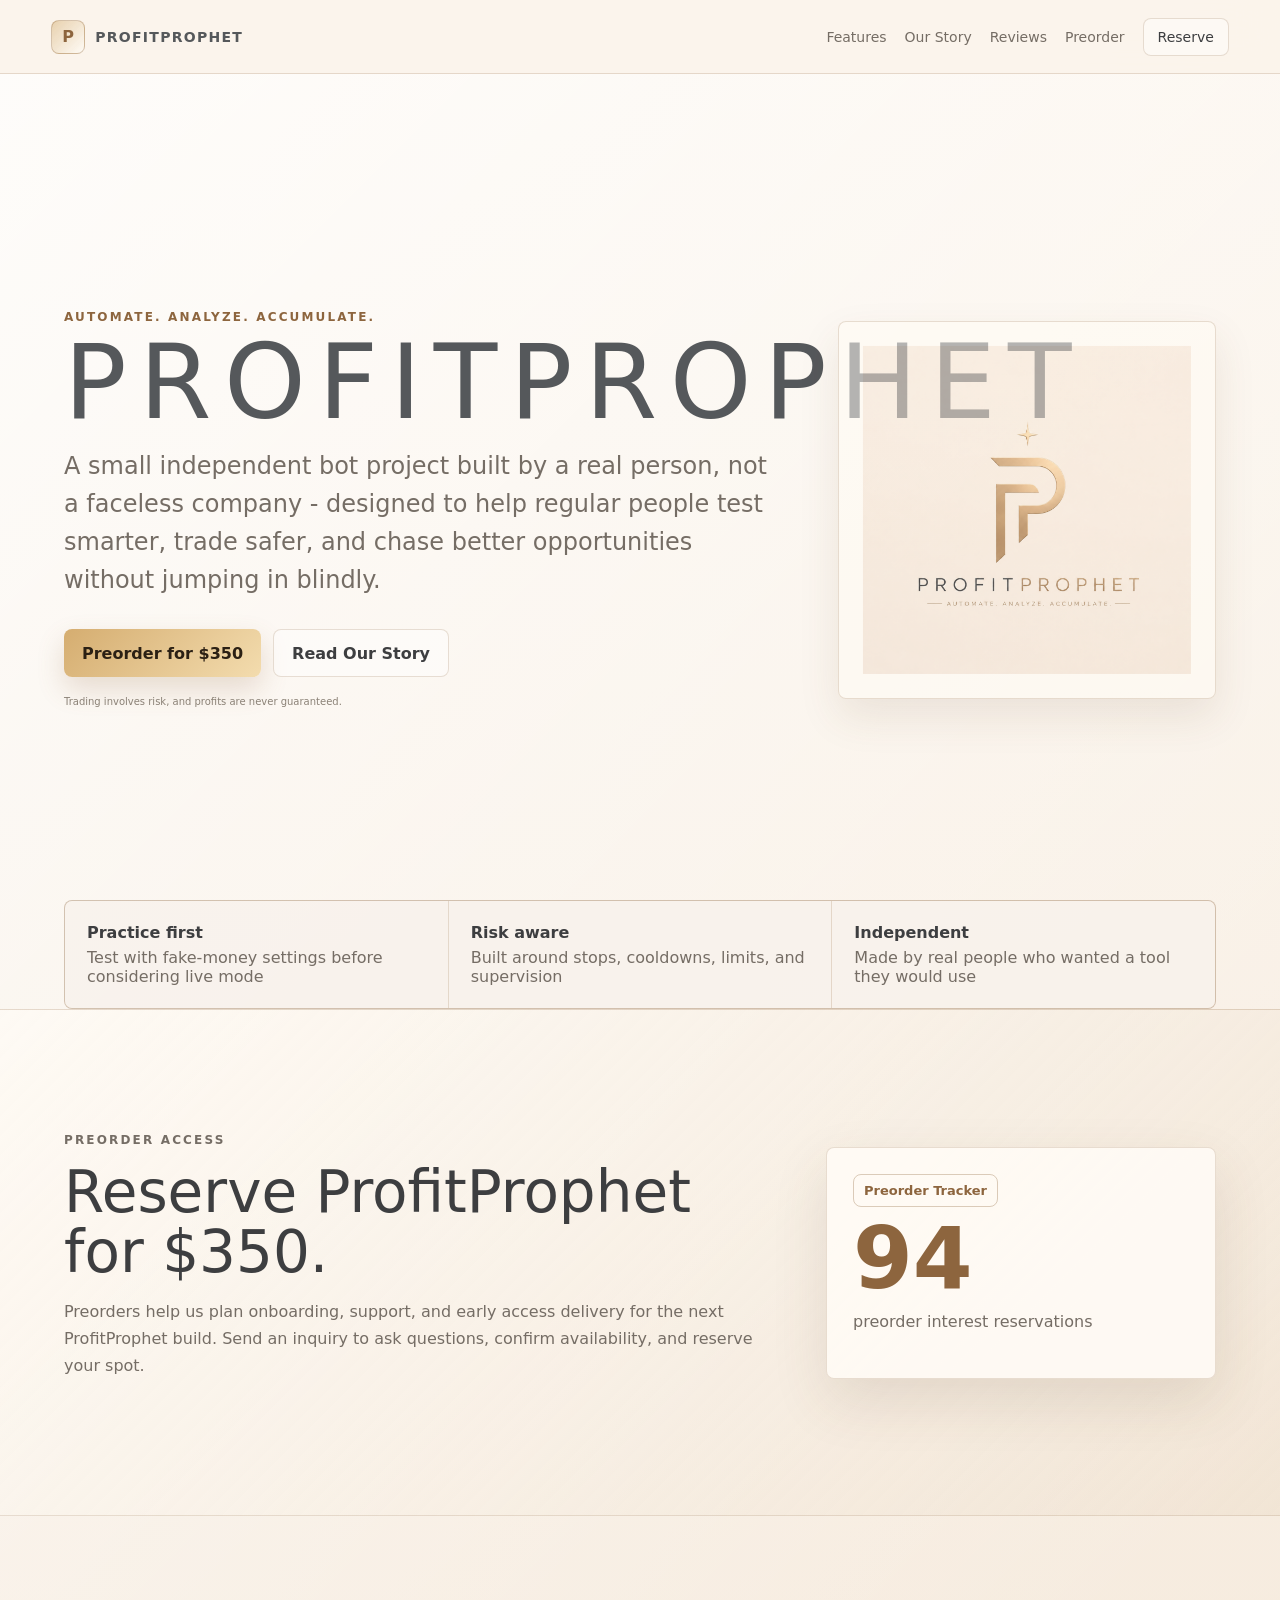
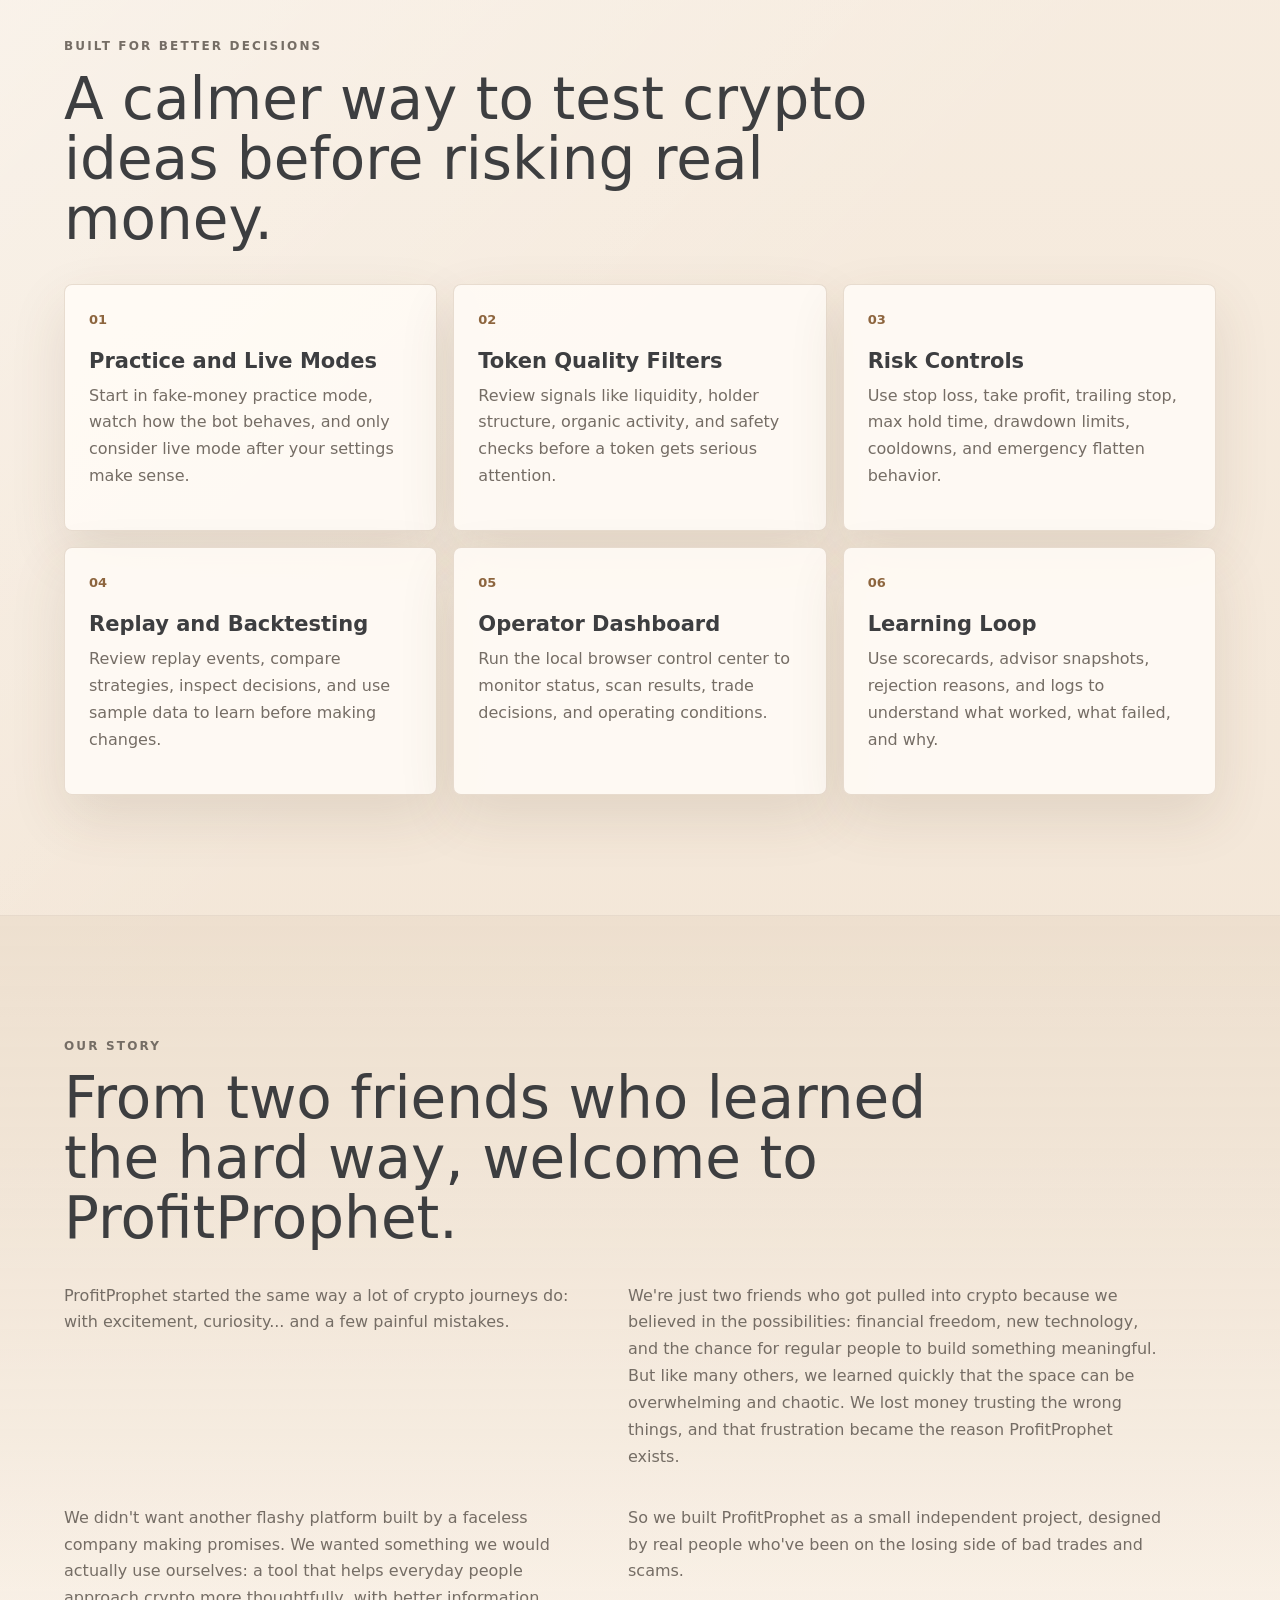
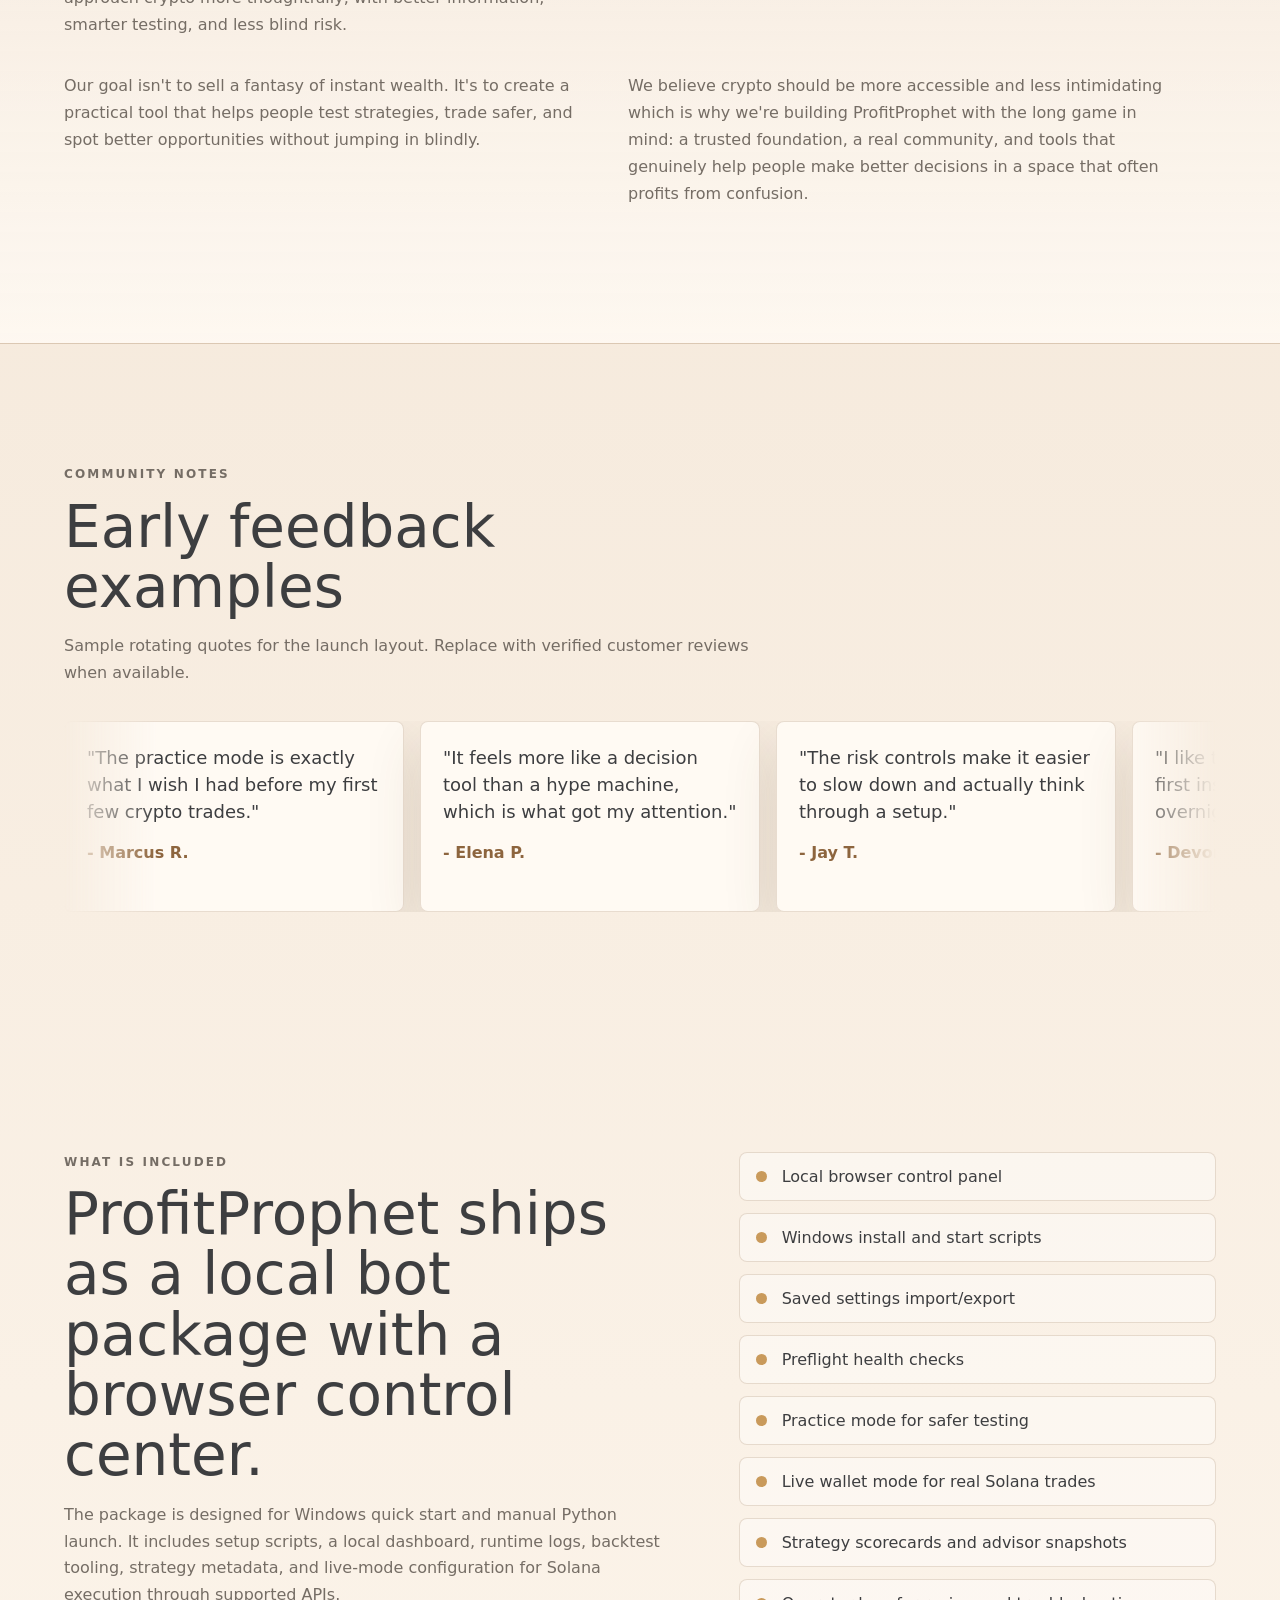
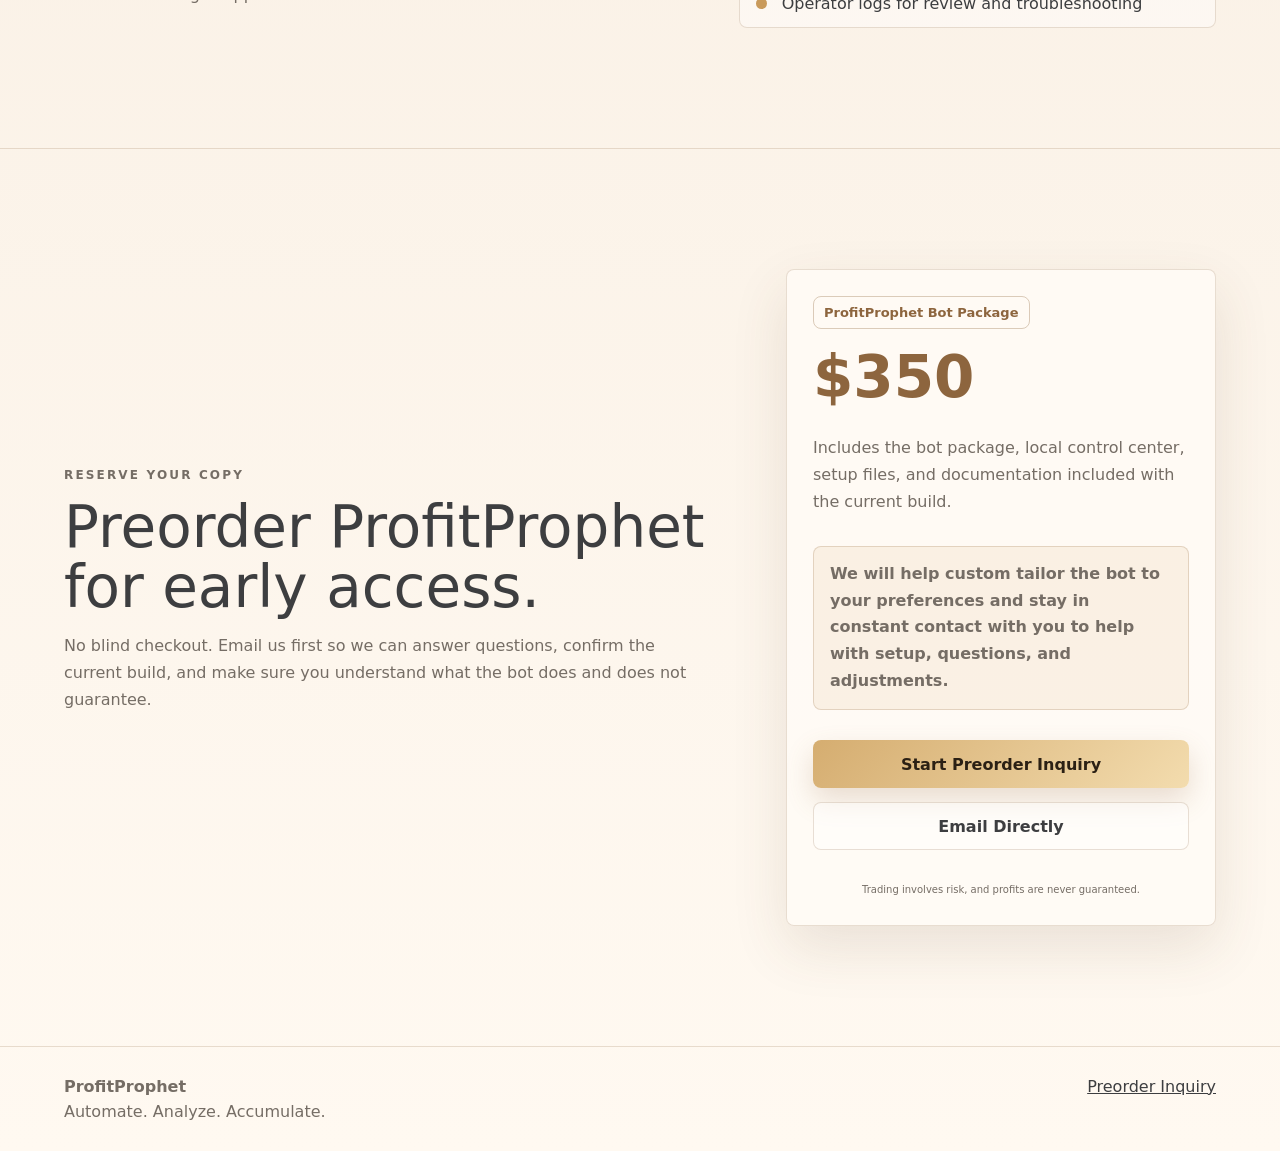
==== commit c1514542: "Add files via upload" ====
--- a/index.html
+++ b/index.html
@@ -3,25 +3,21 @@
 <head>
   <meta charset="utf-8">
   <meta name="viewport" content="width=device-width, initial-scale=1">
-  <title>ProfitProphet | Reserve Premium Solana Bot Access for $297</title>
-  <meta name="description" content="ProfitProphet is a local Solana trading bot package with practice mode, paper mode, live-mode setup, Jupiter execution support, token discovery, risk controls, telemetry, replay tools, and a browser control center. Reserve ProfitProphet for $297.">
+  <title>ProfitProphet | Crypto Bot Preorders</title>
+  <meta name="description" content="ProfitProphet is a small independent crypto bot project for smarter testing, safer trading habits, and better opportunity spotting.">
   <link rel="stylesheet" href="styles.css">
-  <script defer src="script.js"></script>
 </head>
 <body>
   <header class="site-header">
     <a class="brand" href="index.html" aria-label="ProfitProphet home">
-      <span class="brand-mark logo-badge"><img src="profitprophet-nav-mark.png" alt="" aria-hidden="true"></span>
+      <span class="brand-mark">P</span>
       <span class="brand-name">ProfitProphet</span>
     </a>
     <nav class="nav" aria-label="Primary navigation">
+      <a href="#features">Features</a>
       <a href="#story">Our Story</a>
+      <a href="#reviews">Reviews</a>
       <a href="#preorder">Preorder</a>
-      <a href="#capabilities">Capabilities</a>
-      <a href="#workflow">Workflow</a>
-      <a href="#included">Included</a>
-      <a href="#requirements">Requirements</a>
-      <a href="#faq">FAQ</a>
       <a class="nav-button" href="inquiry.html">Reserve</a>
     </nav>
   </header>
@@ -29,262 +25,147 @@
   <main>
     <section class="hero">
       <div class="hero-copy">
-        <p class="eyebrow">Premium local bot preorder</p>
-        <h1>A cleaner way to test Solana trading ideas.</h1>
-        <p class="hero-lede">ProfitProphet is a local bot package built for people who want a more organized way to scan tokens, test settings, manage risk, and review decisions before considering live trades.</p>
-        <div class="hero-proof" aria-label="Quick highlights">
-          <span>Practice + paper modes</span>
-          <span>Local dashboard</span>
-          <span>Risk guardrails</span>
-          <span>$297 preorder reserve</span>
+        <p class="eyebrow">Automate. Analyze. Accumulate.</p>
+        <h1>ProfitProphet</h1>
+        <p class="hero-lede">A small independent bot project built by a real person, not a faceless company - designed to help regular people test smarter, trade safer, and chase better opportunities without jumping in blindly.</p>
+        <div class="hero-actions">
+          <a class="button primary" href="inquiry.html">Preorder for $350</a>
+          <a class="button secondary" href="#story">Read Our Story</a>
         </div>
-        <div class="hero-actions">
-          <a class="button primary" href="inquiry.html">Reserve ProfitProphet — $297</a>
-          <a class="button secondary" href="#capabilities">See Capabilities</a>
-        </div>
-        <p class="fine-print">Crypto trading is risky. ProfitProphet is software, not financial advice, and profits are never guaranteed.</p>
+        <p class="fine-print">Trading involves risk, and profits are never guaranteed.</p>
       </div>
-
-      <aside class="hero-card" aria-label="ProfitProphet package summary">
-        <img src="profitprophet-logo-cropped.png" alt="ProfitProphet logo" class="hero-logo">
-        <div class="price-panel">
-          <span>Preorder reserve</span>
-          <strong>$297</strong>
-          <p>Reserve your spot for the next ProfitProphet build. Email first for availability, onboarding, and delivery details.</p>
-        </div>
-      </aside>
+      <div class="hero-logo-panel" aria-hidden="true">
+        <img src="profitprophet-logo.png" alt="">
+      </div>
     </section>
 
-    <section class="trust-strip" aria-label="ProfitProphet highlights">
-      <article>
-        <strong>Start safely</strong>
-        <span>Use practice and paper modes before any live wallet setup.</span>
-      </article>
-      <article>
-        <strong>See what happened</strong>
-        <span>Review positions, skipped trades, logs, and system health.</span>
-      </article>
-      <article>
-        <strong>Manage risk</strong>
-        <span>Configure limits, cooldowns, stops, and max trade sizing.</span>
-      </article>
-      <article>
-        <strong>Keep it simple</strong>
-        <span>One $297 preorder reserve price.</span>
-      </article>
+    <section class="trust-strip" aria-label="Highlights">
+      <div><strong>Practice first</strong><span>Test with fake-money settings before considering live mode</span></div>
+      <div><strong>Risk aware</strong><span>Built around stops, cooldowns, limits, and supervision</span></div>
+      <div><strong>Independent</strong><span>Made by real people who wanted a tool they would use</span></div>
     </section>
 
-    <section id="story" class="section story-section">
-      <div class="story-layout">
-        <div class="story-intro">
-          <p class="eyebrow">Our story</p>
-          <h2>From two friends who learned the hard way, welcome to ProfitProphet.</h2>
-          <p class="story-lede">ProfitProphet started the same way a lot of crypto journeys do: with excitement, curiosity, and a few painful mistakes.</p>
-        </div>
+    <section id="preorder" class="section preorder-band">
+      <div>
+        <p class="eyebrow">Preorder access</p>
+        <h2>Reserve ProfitProphet for $350.</h2>
+        <p>Preorders help us plan onboarding, support, and early access delivery for the next ProfitProphet build. Send an inquiry to ask questions, confirm availability, and reserve your spot.</p>
+      </div>
+      <div class="counter-card">
+        <span class="badge">Preorder Tracker</span>
+        <strong id="preorder-count">94</strong>
+        <p>preorder interest reservations</p>
+      </div>
+    </section>
 
-        <div class="story-card">
-          <p>We are two friends who got pulled into crypto because we believed in the possibilities: financial freedom, new technology, and the chance for regular people to build something meaningful. But like many others, we learned quickly that the space can be overwhelming and chaotic.</p>
-          <p>We lost money trusting the wrong things. That frustration became the reason ProfitProphet exists.</p>
-          <p>We did not want another flashy platform built by a faceless company making promises. We wanted something we would actually use ourselves: a tool that helps everyday people approach crypto more thoughtfully, with better information, smarter testing, and less blind risk.</p>
-          <p>So we built ProfitProphet as a small independent project, designed by real people who have been on the losing side of bad trades and scams.</p>
-          <p>Our goal is not to sell a fantasy of instant wealth. It is to create a practical tool that helps people test strategies, trade safer, and spot better opportunities without jumping in blindly.</p>
-          <p>We believe crypto should be more accessible and less intimidating. That is why we are building ProfitProphet with the long game in mind: a trusted foundation, a real community, and tools that genuinely help people make better decisions in a space that often profits from confusion.</p>
-          <div class="founder-note">
-            <span>Built by two friends</span>
-            <strong>Independent, practical, and made for everyday traders.</strong>
-          </div>
+    <section id="features" class="section">
+      <div class="section-heading">
+        <p class="eyebrow">Built for better decisions</p>
+        <h2>A calmer way to test crypto ideas before risking real money.</h2>
+      </div>
+      <div class="feature-grid">
+        <article>
+          <span class="icon">01</span>
+          <h3>Practice and Live Modes</h3>
+          <p>Start in fake-money practice mode, watch how the bot behaves, and only consider live mode after your settings make sense.</p>
+        </article>
+        <article>
+          <span class="icon">02</span>
+          <h3>Token Quality Filters</h3>
+          <p>Review signals like liquidity, holder structure, organic activity, and safety checks before a token gets serious attention.</p>
+        </article>
+        <article>
+          <span class="icon">03</span>
+          <h3>Risk Controls</h3>
+          <p>Use stop loss, take profit, trailing stop, max hold time, drawdown limits, cooldowns, and emergency flatten behavior.</p>
+        </article>
+        <article>
+          <span class="icon">04</span>
+          <h3>Replay and Backtesting</h3>
+          <p>Review replay events, compare strategies, inspect decisions, and use sample data to learn before making changes.</p>
+        </article>
+        <article>
+          <span class="icon">05</span>
+          <h3>Operator Dashboard</h3>
+          <p>Run the local browser control center to monitor status, scan results, trade decisions, and operating conditions.</p>
+        </article>
+        <article>
+          <span class="icon">06</span>
+          <h3>Learning Loop</h3>
+          <p>Use scorecards, advisor snapshots, rejection reasons, and logs to understand what worked, what failed, and why.</p>
+        </article>
+      </div>
+    </section>
+
+    <section id="story" class="section story">
+      <div class="section-heading">
+        <p class="eyebrow">Our Story</p>
+        <h2>From two friends who learned the hard way, welcome to ProfitProphet.</h2>
+      </div>
+      <div class="story-copy">
+        <p>ProfitProphet started the same way a lot of crypto journeys do: with excitement, curiosity... and a few painful mistakes.</p>
+        <p>We're just two friends who got pulled into crypto because we believed in the possibilities: financial freedom, new technology, and the chance for regular people to build something meaningful. But like many others, we learned quickly that the space can be overwhelming and chaotic. We lost money trusting the wrong things, and that frustration became the reason ProfitProphet exists.</p>
+        <p>We didn't want another flashy platform built by a faceless company making promises. We wanted something we would actually use ourselves: a tool that helps everyday people approach crypto more thoughtfully, with better information, smarter testing, and less blind risk.</p>
+        <p>So we built ProfitProphet as a small independent project, designed by real people who've been on the losing side of bad trades and scams.</p>
+        <p>Our goal isn't to sell a fantasy of instant wealth. It's to create a practical tool that helps people test strategies, trade safer, and spot better opportunities without jumping in blindly.</p>
+        <p>We believe crypto should be more accessible and less intimidating which is why we're building ProfitProphet with the long game in mind: a trusted foundation, a real community, and tools that genuinely help people make better decisions in a space that often profits from confusion.</p>
+      </div>
+    </section>
+
+    <section id="reviews" class="section reviews">
+      <div class="section-heading compact-heading">
+        <p class="eyebrow">Community notes</p>
+        <h2>Early feedback examples</h2>
+        <p>Sample rotating quotes for the launch layout. Replace with verified customer reviews when available.</p>
+      </div>
+      <div class="review-marquee" aria-label="Sample review carousel">
+        <div class="review-track">
+          <article><p>"The practice mode is exactly what I wish I had before my first few crypto trades."</p><span>- Marcus R.</span></article>
+          <article><p>"It feels more like a decision tool than a hype machine, which is what got my attention."</p><span>- Elena P.</span></article>
+          <article><p>"The risk controls make it easier to slow down and actually think through a setup."</p><span>- Jay T.</span></article>
+          <article><p>"I like that the focus is testing first instead of promising overnight wins."</p><span>- Devon K.</span></article>
+          <article><p>"The dashboard makes token scans easier to understand without staring at chaos all day."</p><span>- Priya S.</span></article>
+          <article><p>"The practice mode is exactly what I wish I had before my first few crypto trades."</p><span>- Marcus R.</span></article>
+          <article><p>"It feels more like a decision tool than a hype machine, which is what got my attention."</p><span>- Elena P.</span></article>
+          <article><p>"The risk controls make it easier to slow down and actually think through a setup."</p><span>- Jay T.</span></article>
+          <article><p>"I like that the focus is testing first instead of promising overnight wins."</p><span>- Devon K.</span></article>
+          <article><p>"The dashboard makes token scans easier to understand without staring at chaos all day."</p><span>- Priya S.</span></article>
         </div>
       </div>
     </section>
 
-    <section id="preorder" class="section preorder-section">
-      <div class="preorder-copy">
-        <p class="eyebrow">Early access preorder</p>
-        <h2>Reserve ProfitProphet for $297.</h2>
-        <p>Preorders help us plan onboarding, support, and early access delivery for the next ProfitProphet build. Send an inquiry to ask questions, confirm availability, and reserve your spot.</p>
-        <div class="hero-actions">
-          <a class="button primary" href="inquiry.html">Reserve Your Spot</a>
-          <a class="button secondary" href="mailto:profitprophetbot@gmail.com?subject=ProfitProphet%20%24297%20Preorder%20Inquiry&body=Hi%2C%20I%27m%20interested%20in%20reserving%20ProfitProphet%20for%20%24297.%20Please%20send%20availability%2C%20payment%20options%2C%20delivery%20details%2C%20and%20setup%20requirements.">Email Preorder Inquiry</a>
-        </div>
+    <section class="section split">
+      <div>
+        <p class="eyebrow">What is included</p>
+        <h2>ProfitProphet ships as a local bot package with a browser control center.</h2>
+        <p>The package is designed for Windows quick start and manual Python launch. It includes setup scripts, a local dashboard, runtime logs, backtest tooling, strategy metadata, and live-mode configuration for Solana execution through supported APIs.</p>
       </div>
-
-      <aside class="preorder-tracker" aria-label="ProfitProphet preorder tracker">
-        <span class="badge">Preorder Tracker</span>
-        <strong>94</strong>
-        <p>preorder interest reserved</p>
-        <div class="tracker-bar" aria-hidden="true"><span></span></div>
-        <small>Interest count is shown to help visitors understand current demand and early-access planning.</small>
-      </aside>
+      <ul class="check-list">
+        <li>Local browser control panel</li>
+        <li>Windows install and start scripts</li>
+        <li>Saved settings import/export</li>
+        <li>Preflight health checks</li>
+        <li>Practice mode for safer testing</li>
+        <li>Live wallet mode for real Solana trades</li>
+        <li>Strategy scorecards and advisor snapshots</li>
+        <li>Operator logs for review and troubleshooting</li>
+      </ul>
     </section>
 
-    <section id="capabilities" class="section">
-      <div class="section-heading centered-heading">
-        <p class="eyebrow">Bot capabilities</p>
-        <h2>Everything follows a clear scan, test, manage, review flow.</h2>
-        <p>ProfitProphet is designed to help you work through trading decisions more carefully. It does not promise winning trades, but it does give you tools to test settings, filter candidates, track outcomes, and reduce emotional clicking.</p>
-      </div>
-
-      <div class="card-grid three">
-        <article class="card capability-card">
-          <span class="card-number">01</span>
-          <h3>Practice + Paper Modes</h3>
-          <p>Start with simulated trading, then paper trade using live market data before thinking about small supervised live trades.</p>
-        </article>
-        <article class="card capability-card">
-          <span class="card-number">02</span>
-          <h3>Token Discovery</h3>
-          <p>Use supported Solana sources such as Jupiter, DEX Screener, optional Birdeye-style sources, cached candidates, and watchlists when configured.</p>
-        </article>
-        <article class="card capability-card">
-          <span class="card-number">03</span>
-          <h3>Entry Filtering</h3>
-          <p>Review liquidity, holder rules, source confidence, quote freshness, price impact, token cooldowns, and clear rejection reasons.</p>
-        </article>
-        <article class="card capability-card">
-          <span class="card-number">04</span>
-          <h3>Risk Controls</h3>
-          <p>Configure stop loss, take profit, trailing stop, max positions, max trade size, daily loss limits, drawdown limits, and cooldowns.</p>
-        </article>
-        <article class="card capability-card">
-          <span class="card-number">05</span>
-          <h3>Jupiter Execution Setup</h3>
-          <p>Live-mode setup is designed around Jupiter quote and swap configuration with slippage, price-impact, RPC health, and preflight checks.</p>
-        </article>
-        <article class="card capability-card">
-          <span class="card-number">06</span>
-          <h3>Dashboard + Telemetry</h3>
-          <p>Use a local browser dashboard to monitor positions, logs, skipped trades, source performance, strategy behavior, equity curve, and runtime events.</p>
-        </article>
-      </div>
-    </section>
-
-    <section id="workflow" class="section panel-section">
-      <div class="section-heading centered-heading">
-        <p class="eyebrow">Simple workflow</p>
-        <h2>A premium tool with a local-business setup feel.</h2>
-        <p>The site, product, and purchase process all follow one straightforward path: ask questions first, install locally, practice, paper test, then proceed carefully.</p>
-      </div>
-
-      <div class="step-list">
-        <article class="step-card">
-          <span>1</span>
-          <div>
-            <h3>Email first</h3>
-            <p>Ask questions, confirm the current build, and make sure the package fits how you plan to use it.</p>
-          </div>
-        </article>
-        <article class="step-card">
-          <span>2</span>
-          <div>
-            <h3>Install locally</h3>
-            <p>Run the bot files on your own machine and open the local browser control center.</p>
-          </div>
-        </article>
-        <article class="step-card">
-          <span>3</span>
-          <div>
-            <h3>Practice and paper test</h3>
-            <p>Review entries, exits, rejected trades, limits, logs, and settings before putting real funds at risk.</p>
-          </div>
-        </article>
-        <article class="step-card">
-          <span>4</span>
-          <div>
-            <h3>Go slow if live</h3>
-            <p>Only after testing, use small supervised live trades with your own wallet, API keys, RPC, SOL, and USDC.</p>
-          </div>
-        </article>
-      </div>
-    </section>
-
-    <section id="included" class="section split-section">
-      <div class="section-copy">
-        <p class="eyebrow">What is included</p>
-        <h2>The current ProfitProphet preorder for $297.</h2>
-        <p>The offer is intentionally simple: one current preorder price, one clear reservation process, and a setup-first conversation before purchase.</p>
-        <a class="button primary" href="inquiry.html">Reserve Your Spot</a>
-      </div>
-      <div class="list-card">
-        <ul class="check-list">
-          <li>ProfitProphet bot package files</li>
-          <li>Local browser control center</li>
-          <li>Practice and paper trading workflow</li>
-          <li>Supported token discovery configuration</li>
-          <li>Risk settings and live preflight checks</li>
-          <li>Jupiter-based Solana execution setup path</li>
-          <li>Logs, telemetry, skipped-trade review, and equity curve tracking</li>
-          <li>Replay/backtest tools for reviewing settings</li>
-          <li>Setup files and documentation</li>
-          <li>Single $297 preorder reserve price</li>
-        </ul>
-      </div>
-    </section>
-
-    <section id="requirements" class="section requirements-section">
-      <div class="section-heading centered-heading">
-        <p class="eyebrow">Live-mode requirements</p>
-        <h2>What you may need before live trading.</h2>
-        <p>You can start with practice and paper mode first. Live trading requires additional setup and should only be done with money you can afford to lose.</p>
-      </div>
-
-      <div class="card-grid four">
-        <article class="card mini-card">
-          <h3>Wallet</h3>
-          <p>A Solana wallet you control. Never share seed phrases or private keys by email.</p>
-        </article>
-        <article class="card mini-card">
-          <h3>SOL + USDC</h3>
-          <p>SOL for network fees and USDC for live trade sizing if you choose to connect live mode.</p>
-        </article>
-        <article class="card mini-card">
-          <h3>Jupiter access</h3>
-          <p>A Jupiter API/key setup for quote and swap execution paths when using live features.</p>
-        </article>
-        <article class="card mini-card">
-          <h3>Reliable RPC</h3>
-          <p>A dependable Solana RPC provider is recommended for better live-mode reliability.</p>
-        </article>
-      </div>
-    </section>
-
-    <section id="reserve" class="section price-section">
+    <section class="section pricing">
       <div class="price-copy">
-        <p class="eyebrow">One clear preorder price</p>
-        <h2>$297 to reserve. No other plans.</h2>
-        <p>Email first so the preorder details, setup expectations, bot capabilities, delivery timing, and risk warnings are clear before you reserve.</p>
+        <p class="eyebrow">Reserve your copy</p>
+        <h2>Preorder ProfitProphet for early access.</h2>
+        <p>No blind checkout. Email us first so we can answer questions, confirm the current build, and make sure you understand what the bot does and does not guarantee.</p>
       </div>
       <div class="price-card">
-        <span class="badge">ProfitProphet preorder</span>
-        <strong>$297</strong>
-        <p>Reserve your spot for the next build. No monthly tiers listed. No profit guarantees.</p>
-        <a class="button primary full" href="inquiry.html">Reserve Your Spot</a>
-        <a class="button secondary full" href="mailto:profitprophetbot@gmail.com?subject=ProfitProphet%20%24297%20Preorder%20Inquiry&body=Hi%2C%20I%27m%20interested%20in%20reserving%20ProfitProphet%20for%20%24297.%20Please%20send%20availability%2C%20payment%20options%2C%20delivery%20details%2C%20and%20setup%20requirements.">Email Directly</a>
-        <p class="fine-print center">Never email wallet secrets, private keys, seed phrases, or API secrets.</p>
-      </div>
-    </section>
-
-    <section id="faq" class="section faq-section">
-      <div class="section-heading centered-heading">
-        <p class="eyebrow">FAQ</p>
-        <h2>Before you buy.</h2>
-      </div>
-      <div class="faq-grid">
-        <article class="card faq-card">
-          <h3>Does it guarantee profits?</h3>
-          <p>No. Crypto trading is risky, especially meme coins. ProfitProphet is a tool for structure, testing, and review — not a promise of profit.</p>
-        </article>
-        <article class="card faq-card">
-          <h3>Can I use it without live trading?</h3>
-          <p>Yes. The recommended starting point is practice mode, then paper mode, before any live wallet setup.</p>
-        </article>
-        <article class="card faq-card">
-          <h3>Are there other pricing plans?</h3>
-          <p>No. The current website lists one simple offer: $297 to reserve your preorder spot.</p>
-        </article>
-        <article class="card faq-card">
-          <h3>Do I need APIs?</h3>
-          <p>Practice mode can be used first. Live mode may require a Jupiter setup, a reliable Solana RPC, SOL for fees, and USDC for trades.</p>
-        </article>
+        <span class="badge">ProfitProphet Bot Package</span>
+        <h3>$350</h3>
+        <p>Includes the bot package, local control center, setup files, and documentation included with the current build.</p>
+        <p class="support-note">We will help custom tailor the bot to your preferences and stay in constant contact with you to help with setup, questions, and adjustments.</p>
+        <a class="button primary full" href="inquiry.html">Start Preorder Inquiry</a>
+        <a class="button secondary full" href="mailto:profitprophet143@gmail.com?subject=ProfitProphet%20Preorder%20Inquiry&body=Hi%2C%20I%27m%20interested%20in%20preordering%20ProfitProphet%20for%20%24350.%20Please%20send%20availability%2C%20payment%20options%2C%20and%20delivery%20details.">Email Directly</a>
+        <p class="fine-print card-print">Trading involves risk, and profits are never guaranteed.</p>
       </div>
     </section>
   </main>
@@ -292,9 +173,9 @@
   <footer class="footer">
     <div>
       <strong>ProfitProphet</strong>
-      <p>Premium local-style Solana bot preorder. Test first. Trade carefully.</p>
+      <p>Automate. Analyze. Accumulate.</p>
     </div>
-    <a href="inquiry.html">Reserve Now</a>
+    <a href="inquiry.html">Preorder Inquiry</a>
   </footer>
 </body>
 </html>
--- a/styles.css
+++ b/styles.css
@@ -1,611 +1,398 @@
 :root {
-  --ivory: #fff8ea;
-  --ivory-2: #f7ecd6;
-  --linen: #efe0c4;
-  --linen-2: #e4c99d;
-  --walnut: #2c2118;
-  --walnut-2: #5d4632;
-  --muted: #7a6b5d;
-  --forest: #245946;
-  --forest-2: #183d31;
-  --sage: #dfe9df;
-  --champagne: #d6a951;
-  --champagne-2: #f0d9a1;
-  --line: rgba(73, 47, 25, 0.14);
-  --line-strong: rgba(73, 47, 25, 0.24);
-  --card: rgba(255, 252, 244, 0.86);
-  --card-soft: rgba(255, 252, 244, 0.66);
-  --shadow: 0 24px 68px rgba(75, 48, 22, 0.16);
-  --shadow-soft: 0 12px 32px rgba(75, 48, 22, 0.10);
-  --shadow-green: 0 18px 42px rgba(36, 89, 70, 0.20);
-  --radius-sm: 18px;
-  --radius: 30px;
-  --radius-lg: 44px;
-  --content-max: 1180px;
-}
-
-* { box-sizing: border-box; }
-html { scroll-behavior: smooth; }
+  --cream: #fbf4eb;
+  --cream-deep: #eadbc9;
+  --paper: rgba(255, 251, 245, 0.9);
+  --ink: #3d3e40;
+  --muted: #756d65;
+  --charcoal: #55585b;
+  --soft: #b28a62;
+  --gold: #c99a5b;
+  --gold-dark: #8d653e;
+  --line: rgba(141, 101, 62, 0.2);
+  --shadow: 0 22px 56px rgba(94, 67, 40, 0.12);
+}
+
+* {
+  box-sizing: border-box;
+}
+
+html {
+  scroll-behavior: smooth;
+}
+
 body {
   margin: 0;
-  overflow-x: hidden;
-  color: var(--walnut);
   background:
-    radial-gradient(circle at 6% 0%, rgba(214, 169, 81, 0.22), transparent 30rem),
-    radial-gradient(circle at 94% 10%, rgba(36, 89, 70, 0.14), transparent 34rem),
-    linear-gradient(180deg, var(--ivory) 0%, var(--ivory-2) 52%, #f2dfbf 100%);
-  font-family: ui-sans-serif, system-ui, -apple-system, BlinkMacSystemFont, "Segoe UI", Arial, sans-serif;
-}
-
-body::before {
-  content: "";
-  position: fixed;
-  inset: 0;
-  z-index: -1;
-  pointer-events: none;
-  opacity: 0.22;
-  background-image:
-    linear-gradient(rgba(44, 33, 24, 0.045) 1px, transparent 1px),
-    linear-gradient(90deg, rgba(44, 33, 24, 0.045) 1px, transparent 1px);
-  background-size: 58px 58px;
-  mask-image: linear-gradient(180deg, #000, transparent 72%);
-}
-
-a { color: inherit; }
-img { max-width: 100%; }
-h1, h2, h3, p, ul { margin-top: 0; }
-
-main,
-.site-header,
-.footer {
-  width: min(100%, calc(var(--content-max) + 96px));
-  margin-inline: auto;
+    linear-gradient(135deg, rgba(255, 255, 255, 0.78), transparent 38%),
+    linear-gradient(180deg, #fbf4eb 0%, #f3e6d7 46%, #fff9f1 100%);
+  color: var(--ink);
+  font-family: Inter, ui-sans-serif, system-ui, -apple-system, BlinkMacSystemFont, "Segoe UI", sans-serif;
+}
+
+a {
+  color: inherit;
 }
 
 .site-header {
-  position: sticky;
-  top: 14px;
-  z-index: 20;
+  z-index: 10;
   display: flex;
   align-items: center;
   justify-content: space-between;
-  gap: 20px;
-  min-height: 78px;
-  margin-top: 14px;
-  padding: 13px clamp(16px, 3vw, 24px);
-  border: 1px solid var(--line);
-  border-radius: 999px;
-  background: rgba(255, 252, 244, 0.88);
+  gap: 24px;
+  min-height: 74px;
+  padding: 16px clamp(18px, 4vw, 56px);
+  border-bottom: 1px solid var(--line);
+  background: rgba(251, 244, 235, 0.92);
   backdrop-filter: blur(18px);
-  box-shadow: var(--shadow-soft);
 }
 
 .brand {
   display: inline-flex;
   align-items: center;
-  gap: 12px;
-  color: var(--walnut);
-  font-weight: 950;
-  letter-spacing: 0.01em;
+  gap: 10px;
+  color: var(--charcoal);
+  font-weight: 850;
+  letter-spacing: 0.08em;
   text-decoration: none;
-  white-space: nowrap;
+  text-transform: uppercase;
 }
 
 .brand-mark {
   display: grid;
-  width: 44px;
-  height: 44px;
+  width: 34px;
+  height: 34px;
   place-items: center;
-  border-radius: 17px;
-  background: linear-gradient(145deg, var(--forest), var(--forest-2));
-  color: #fff9ec;
-  box-shadow: 0 14px 26px rgba(24, 61, 49, 0.24);
-}
-
-.brand-name { font-size: 15px; }
+  border: 1px solid rgba(143, 102, 61, 0.34);
+  border-radius: 8px;
+  background: linear-gradient(135deg, rgba(213, 174, 113, 0.5), rgba(255, 252, 247, 0.86));
+  color: var(--gold-dark);
+  font-weight: 900;
+  letter-spacing: 0;
+}
+
+.brand-name {
+  font-size: 14px;
+}
 
 .nav {
   display: flex;
   align-items: center;
-  gap: 16px;
+  gap: 18px;
   color: var(--muted);
   font-size: 14px;
 }
 
 .nav a {
   text-decoration: none;
-  transition: color 180ms ease, transform 180ms ease, background 180ms ease;
-}
-
-.nav a:hover {
-  color: var(--walnut);
-  transform: translateY(-1px);
 }
 
 .nav-button {
-  padding: 12px 17px;
-  border-radius: 999px;
-  color: #fff9ec;
-  background: linear-gradient(145deg, var(--forest), var(--forest-2));
-  box-shadow: var(--shadow-green);
+  padding: 10px 14px;
+  border: 1px solid var(--line);
+  border-radius: 8px;
+  color: var(--ink);
+  background: rgba(255, 255, 255, 0.42);
 }
 
 .hero {
   display: grid;
-  grid-template-columns: minmax(0, 1.05fr) minmax(320px, 0.62fr);
-  gap: clamp(34px, 6vw, 76px);
-  align-items: center;
-  min-height: calc(100vh - 112px);
-  padding: clamp(58px, 7vw, 96px) clamp(18px, 4vw, 44px) 44px;
-}
-
-.hero-copy { max-width: 850px; }
+  grid-template-columns: minmax(0, 1.05fr) minmax(260px, 0.56fr);
+  gap: clamp(28px, 5vw, 64px);
+  align-items: center;
+  min-height: calc(100vh - 74px);
+  padding: clamp(52px, 7vw, 94px) clamp(18px, 5vw, 72px) 44px;
+}
+
+.hero-copy {
+  max-width: 820px;
+}
+
 .eyebrow {
-  margin-bottom: 14px;
-  color: var(--forest);
+  margin: 0 0 12px;
+  color: var(--gold-dark);
   font-size: 12px;
-  font-weight: 950;
-  letter-spacing: 0.15em;
+  font-weight: 850;
+  letter-spacing: 0.18em;
   text-transform: uppercase;
 }
 
+h1,
+h2,
+h3,
+p {
+  margin-top: 0;
+}
+
 h1 {
-  margin-bottom: 22px;
-  max-width: 900px;
-  font-size: clamp(48px, 7.2vw, 86px);
-  font-weight: 850;
-  line-height: 0.96;
-  letter-spacing: -0.055em;
+  margin-bottom: 18px;
+  color: var(--charcoal);
+  font-size: clamp(54px, 9vw, 104px);
+  font-weight: 420;
+  line-height: 0.9;
+  letter-spacing: 0.12em;
+  text-transform: uppercase;
 }
 
 h2 {
-  margin-bottom: 17px;
-  font-size: clamp(33px, 4.4vw, 56px);
-  font-weight: 825;
-  line-height: 1.03;
-  letter-spacing: -0.043em;
+  margin-bottom: 16px;
+  font-size: clamp(32px, 5vw, 58px);
+  font-weight: 520;
+  line-height: 1.04;
+  letter-spacing: 0;
 }
 
 h3 {
   margin-bottom: 10px;
   font-size: 21px;
-  line-height: 1.2;
-}
-
-p {
+}
+
+.hero-lede {
+  max-width: 780px;
   color: var(--muted);
-  line-height: 1.68;
-}
-
-.hero-lede {
-  max-width: 740px;
-  font-size: clamp(18px, 2vw, 22px);
-}
-
-.hero-proof {
-  display: flex;
-  flex-wrap: wrap;
-  gap: 10px;
-  margin: 24px 0 0;
-}
-
-.hero-proof span {
-  padding: 9px 12px;
+  font-size: clamp(18px, 2vw, 24px);
+  line-height: 1.58;
+}
+
+.hero-logo-panel {
+  display: grid;
+  place-items: center;
+  justify-self: center;
+  width: min(100%, 390px);
+  padding: clamp(12px, 2.4vw, 24px);
   border: 1px solid var(--line);
-  border-radius: 999px;
-  background: rgba(255, 252, 244, 0.68);
-  color: var(--walnut-2);
-  font-size: 13px;
-  font-weight: 760;
-  box-shadow: 0 8px 18px rgba(75, 48, 22, 0.06);
+  border-radius: 8px;
+  background: rgba(255, 251, 245, 0.56);
+  box-shadow: 0 18px 42px rgba(94, 67, 40, 0.1);
+}
+
+.hero-logo-panel img,
+.side-logo {
+  display: block;
+  width: min(100%, 330px);
+  height: auto;
+  mix-blend-mode: multiply;
 }
 
 .hero-actions {
   display: flex;
   flex-wrap: wrap;
-  gap: 13px;
+  gap: 12px;
   margin-top: 30px;
 }
-.hero-actions.centered { justify-content: center; }
+
+.hero-actions.centered {
+  justify-content: center;
+}
 
 .button {
-  position: relative;
   display: inline-flex;
   align-items: center;
   justify-content: center;
-  min-height: 56px;
-  padding: 15px 24px;
-  border-radius: 999px;
-  font-weight: 900;
+  min-height: 48px;
+  padding: 13px 18px;
+  border-radius: 8px;
+  font-weight: 850;
   text-decoration: none;
+}
+
+.button.primary {
+  background: linear-gradient(135deg, #d5ad70, #f3dcae);
+  color: #2b2014;
+  box-shadow: 0 12px 28px rgba(143, 102, 61, 0.2);
+}
+
+.button.secondary {
+  border: 1px solid var(--line);
+  background: rgba(255, 255, 255, 0.44);
+  color: var(--ink);
+}
+
+.button.full {
+  width: 100%;
+}
+
+.fine-print {
+  margin: 18px 0 0;
+  color: #8a8176;
+  font-size: 10px;
+  line-height: 1.4;
+}
+
+.card-print {
+  text-align: center;
+}
+
+.trust-strip {
+  display: grid;
+  grid-template-columns: repeat(3, 1fr);
+  gap: 1px;
+  margin: 0 clamp(18px, 5vw, 72px);
   overflow: hidden;
-  transition: transform 180ms ease, box-shadow 180ms ease, background 180ms ease, border-color 180ms ease;
-}
-.button:hover { transform: translateY(-2px); }
-.button.primary {
-  color: #fff9ec;
-  background: linear-gradient(145deg, var(--forest), var(--forest-2));
-  box-shadow: var(--shadow-green);
-}
-.button.secondary {
-  border: 1px solid var(--line-strong);
-  background: rgba(255, 252, 244, 0.64);
-  color: var(--walnut);
-  box-shadow: var(--shadow-soft);
-}
-.button.full { width: 100%; }
-
-.button.primary::after {
-  content: "";
-  position: absolute;
-  inset: 0 auto 0 -80%;
-  width: 45%;
-  transform: skewX(-18deg);
-  background: linear-gradient(90deg, transparent, rgba(255,255,255,0.22), transparent);
-  transition: left 480ms ease;
-}
-.button.primary:hover::after { left: 135%; }
-
-.fine-print {
-  margin-top: 18px;
-  color: #8a7967;
-  font-size: 12px;
-  line-height: 1.55;
-}
-.center { text-align: center; }
-
-.hero-card,
-.card,
-.list-card,
+  border: 1px solid var(--line);
+  border-radius: 8px;
+  background: var(--line);
+}
+
+.trust-strip div {
+  padding: 22px;
+  background: rgba(255, 252, 247, 0.76);
+}
+
+.trust-strip strong,
+.trust-strip span {
+  display: block;
+}
+
+.trust-strip span {
+  margin-top: 6px;
+  color: var(--muted);
+}
+
+.section {
+  padding: clamp(70px, 10vw, 120px) clamp(18px, 5vw, 72px);
+}
+
+.section-heading {
+  max-width: 920px;
+  margin-bottom: 34px;
+}
+
+.section-heading p,
+.preorder-band p,
+.feature-grid p,
+.split p,
+.pricing p,
+.story-copy p,
+.inquiry-card p,
+.inquiry-side p,
+.compact-heading p {
+  color: var(--muted);
+  line-height: 1.68;
+}
+
+.preorder-band {
+  display: grid;
+  grid-template-columns: minmax(0, 1fr) minmax(280px, 390px);
+  gap: clamp(24px, 5vw, 56px);
+  align-items: center;
+  border-block: 1px solid var(--line);
+  background: linear-gradient(135deg, rgba(255, 251, 245, 0.78), rgba(235, 219, 199, 0.42));
+}
+
+.counter-card,
+.feature-grid article,
 .price-card,
 .inquiry-card,
 .inquiry-side,
-.trust-strip,
-.panel-section,
-.story-section,
-.price-section,
-.requirements-section,
-.faq-section {
+.review-track article {
   border: 1px solid var(--line);
-  background: var(--card);
-  box-shadow: var(--shadow-soft);
-}
-
-.hero-card {
-  position: relative;
-  display: grid;
-  align-content: center;
-  justify-items: center;
-  gap: 24px;
-  min-height: 500px;
-  padding: clamp(26px, 4vw, 40px);
-  border-radius: var(--radius-lg);
+  border-radius: 8px;
+  background: var(--paper);
+  box-shadow: var(--shadow);
+}
+
+.counter-card {
+  display: grid;
+  justify-items: start;
+  gap: 8px;
+  padding: 26px;
+}
+
+.counter-card strong {
+  color: var(--gold-dark);
+  font-size: clamp(56px, 9vw, 86px);
+  line-height: 1;
+}
+
+.counter-card small {
+  color: #9a9187;
+  font-size: 11px;
+  line-height: 1.45;
+}
+
+.feature-grid {
+  display: grid;
+  grid-template-columns: repeat(3, minmax(0, 1fr));
+  gap: 16px;
+}
+
+.feature-grid article {
+  padding: 24px;
+}
+
+.icon {
+  display: inline-block;
+  margin-bottom: 22px;
+  color: var(--gold-dark);
+  font-size: 13px;
+  font-weight: 900;
+}
+
+.story {
+  border-block: 1px solid var(--line);
+  background: linear-gradient(180deg, rgba(234, 219, 201, 0.64), rgba(255, 250, 244, 0.84));
+}
+
+.story-copy {
+  display: grid;
+  grid-template-columns: repeat(2, minmax(0, 1fr));
+  gap: 18px 28px;
+  max-width: 1100px;
+}
+
+.reviews {
   overflow: hidden;
-  background:
-    linear-gradient(180deg, rgba(255, 252, 244, 0.90), rgba(255, 248, 234, 0.68)),
-    radial-gradient(circle at 50% 0%, rgba(214, 169, 81, 0.30), transparent 66%);
-}
-.hero-card::after {
-  content: "";
-  position: absolute;
-  inset: auto -20% -38% -20%;
-  height: 56%;
-  background: radial-gradient(ellipse, rgba(36, 89, 70, 0.12), transparent 68%);
-}
-.hero-logo,
-.side-logo {
-  position: relative;
-  z-index: 1;
-  display: block;
-  width: min(100%, 300px);
-  height: auto;
-  filter: drop-shadow(0 22px 36px rgba(75, 48, 22, 0.22));
-}
-
-.price-panel {
-  position: relative;
-  z-index: 1;
+}
+
+.compact-heading {
+  max-width: 720px;
+}
+
+.review-marquee {
   width: 100%;
-  padding: 26px;
-  border: 1px solid var(--line);
-  border-radius: var(--radius);
-  background: rgba(255, 252, 244, 0.74);
-  text-align: center;
-  box-shadow: var(--shadow-soft);
-}
-.price-panel.small { margin-bottom: 24px; }
-.price-panel span,
-.badge {
-  color: var(--forest);
-  font-size: 12px;
-  font-weight: 950;
-  letter-spacing: 0.13em;
-  text-transform: uppercase;
-}
-.price-panel strong,
-.price-card strong {
-  display: block;
-  margin: 8px 0 8px;
-  color: var(--walnut);
-  font-size: clamp(58px, 8vw, 88px);
-  line-height: 0.95;
-  letter-spacing: -0.07em;
-}
-.price-panel p,
-.price-card p { margin-bottom: 0; }
-
-.trust-strip {
-  display: grid;
-  grid-template-columns: repeat(4, 1fr);
-  gap: 1px;
-  margin: 0 clamp(18px, 4vw, 44px) 26px;
   overflow: hidden;
-  border-radius: var(--radius);
-  background: var(--line);
-}
-.trust-strip article {
-  padding: 24px;
-  background: rgba(255, 252, 244, 0.82);
-}
-.trust-strip strong,
-.trust-strip span { display: block; }
-.trust-strip strong { color: var(--walnut); }
-.trust-strip span {
-  margin-top: 7px;
-  color: var(--muted);
+  mask-image: linear-gradient(90deg, transparent, #000 8%, #000 92%, transparent);
+}
+
+.review-track {
+  display: flex;
+  width: max-content;
+  gap: 16px;
+  animation: scroll-reviews 38s linear infinite;
+}
+
+.review-track article {
+  width: min(340px, 82vw);
+  padding: 22px;
+}
+
+.review-track p {
+  color: var(--ink);
+  font-size: 18px;
   line-height: 1.5;
 }
 
-.section {
-  padding: clamp(68px, 8vw, 106px) clamp(18px, 4vw, 44px);
-}
-.section-heading { max-width: 840px; margin-bottom: 36px; }
-.centered-heading { margin-inline: auto; text-align: center; }
-.section-heading p { font-size: 17px; }
-
-.card-grid {
-  display: grid;
-  gap: 18px;
-}
-.card-grid.three { grid-template-columns: repeat(3, minmax(0, 1fr)); }
-.card-grid.four { grid-template-columns: repeat(4, minmax(0, 1fr)); }
-
-.card {
-  position: relative;
-  min-height: 100%;
-  padding: 28px;
-  border-radius: var(--radius);
-  transition: transform 220ms ease, box-shadow 220ms ease, border-color 220ms ease;
-}
-.card:hover,
-.step-card:hover,
-.price-card:hover,
-.inquiry-card:hover,
-.inquiry-side:hover {
-  transform: translateY(-4px);
-  border-color: var(--line-strong);
-  box-shadow: var(--shadow);
-}
-.card-number {
-  display: inline-grid;
-  width: 42px;
-  height: 42px;
-  margin-bottom: 22px;
-  place-items: center;
-  border-radius: 999px;
-  background: var(--sage);
-  color: var(--forest);
-  font-size: 12px;
-  font-weight: 950;
-}
-
-.panel-section,
-.requirements-section,
-.faq-section,
-.price-section {
-  margin: 0 clamp(18px, 4vw, 44px) 28px;
-  border-radius: var(--radius-lg);
-  background:
-    linear-gradient(180deg, rgba(255, 252, 244, 0.78), rgba(255, 248, 234, 0.58));
-}
-
-.step-list {
-  display: grid;
-  grid-template-columns: repeat(4, minmax(0, 1fr));
-  gap: 18px;
-}
-.step-card {
-  display: grid;
-  gap: 18px;
-  align-content: start;
-  padding: 28px;
-  border: 1px solid var(--line);
-  border-radius: var(--radius);
-  background: rgba(255, 252, 244, 0.78);
-  box-shadow: var(--shadow-soft);
-  transition: transform 220ms ease, box-shadow 220ms ease, border-color 220ms ease;
-}
-.step-card span {
-  display: inline-grid;
-  width: 46px;
-  height: 46px;
-  place-items: center;
-  border-radius: 17px;
-  background: linear-gradient(145deg, var(--champagne), var(--champagne-2));
-  color: var(--walnut);
-  font-weight: 950;
-  box-shadow: 0 12px 24px rgba(214, 169, 81, 0.24);
-}
-
-
-.story-section {
-  margin: 0 clamp(18px, 4vw, 44px) 28px;
-  border-radius: var(--radius-lg);
-  background:
-    linear-gradient(135deg, rgba(255, 252, 244, 0.90), rgba(247, 236, 214, 0.70)),
-    radial-gradient(circle at 9% 10%, rgba(214, 169, 81, 0.18), transparent 28rem),
-    radial-gradient(circle at 88% 90%, rgba(36, 89, 70, 0.10), transparent 28rem);
-}
-.story-layout {
-  display: grid;
-  grid-template-columns: minmax(0, 0.72fr) minmax(320px, 1fr);
-  gap: clamp(30px, 6vw, 72px);
+.review-track span {
+  color: var(--gold-dark);
+  font-weight: 850;
+}
+
+@keyframes scroll-reviews {
+  from {
+    transform: translateX(0);
+  }
+  to {
+    transform: translateX(-50%);
+  }
+}
+
+.split {
+  display: grid;
+  grid-template-columns: minmax(0, 0.95fr) minmax(300px, 0.75fr);
+  gap: clamp(30px, 6vw, 70px);
   align-items: start;
 }
-.story-intro {
-  position: sticky;
-  top: 120px;
-  max-width: 520px;
-}
-.story-lede {
-  color: var(--walnut-2);
-  font-size: clamp(18px, 2vw, 22px);
-  line-height: 1.62;
-}
-.story-card {
-  padding: clamp(28px, 4vw, 42px);
-  border: 1px solid var(--line);
-  border-radius: var(--radius);
-  background: rgba(255, 252, 244, 0.78);
-  box-shadow: var(--shadow-soft);
-}
-.story-card p {
-  margin-bottom: 17px;
-  font-size: 16.5px;
-}
-.story-card p:last-of-type { margin-bottom: 0; }
-.founder-note {
-  display: grid;
-  gap: 6px;
-  margin-top: 26px;
-  padding: 20px;
-  border: 1px solid rgba(36, 89, 70, 0.16);
-  border-radius: 22px;
-  background: linear-gradient(135deg, rgba(223, 233, 223, 0.78), rgba(255, 248, 234, 0.74));
-}
-.founder-note span {
-  color: var(--forest);
-  font-size: 12px;
-  font-weight: 950;
-  letter-spacing: 0.13em;
-  text-transform: uppercase;
-}
-.founder-note strong {
-  color: var(--walnut);
-  font-size: 18px;
-  line-height: 1.28;
-}
-
-.preorder-section {
-  display: grid;
-  grid-template-columns: minmax(0, 1fr) minmax(300px, 390px);
-  gap: clamp(26px, 5vw, 58px);
-  align-items: center;
-  margin-inline: clamp(18px, 4vw, 44px);
-  border: 1px solid var(--line);
-  border-radius: var(--radius-lg);
-  background:
-    linear-gradient(135deg, rgba(255, 252, 244, 0.88), rgba(223, 233, 223, 0.58)),
-    radial-gradient(circle at 12% 0%, rgba(214, 169, 81, 0.24), transparent 28rem);
-  box-shadow: var(--shadow-soft);
-}
-
-.preorder-copy {
-  max-width: 760px;
-}
-
-.preorder-tracker,
-.mini-tracker {
-  border: 1px solid var(--line);
-  border-radius: var(--radius);
-  background: rgba(255, 252, 244, 0.9);
-  box-shadow: var(--shadow);
-  text-align: center;
-}
-
-.preorder-tracker {
-  padding: 30px;
-}
-
-.preorder-tracker strong {
-  display: block;
-  margin: 14px 0 4px;
-  color: var(--forest-2);
-  font-size: clamp(72px, 9vw, 112px);
-  line-height: 0.9;
-  letter-spacing: -0.08em;
-}
-
-.preorder-tracker p,
-.mini-tracker p {
-  margin-bottom: 0;
-  color: var(--walnut-2);
-  font-weight: 850;
-}
-
-.preorder-tracker small {
-  display: block;
-  margin-top: 15px;
-  color: var(--muted);
-  font-size: 12px;
-  line-height: 1.55;
-}
-
-.tracker-bar {
-  height: 12px;
-  margin-top: 22px;
-  overflow: hidden;
-  border-radius: 999px;
-  background: rgba(36, 89, 70, 0.12);
-}
-
-.tracker-bar span {
-  display: block;
-  width: 94%;
-  height: 100%;
-  border-radius: inherit;
-  background: linear-gradient(90deg, var(--forest), var(--champagne));
-  animation: trackerPulse 2.8s ease-in-out infinite;
-}
-
-.mini-tracker {
-  margin: 22px 0;
-  padding: 22px;
-}
-
-.mini-tracker span {
-  color: var(--forest);
-  font-size: 12px;
-  font-weight: 950;
-  letter-spacing: 0.13em;
-  text-transform: uppercase;
-}
-
-.mini-tracker strong {
-  display: block;
-  margin: 7px 0 2px;
-  color: var(--forest-2);
-  font-size: 58px;
-  line-height: 0.95;
-  letter-spacing: -0.06em;
-}
-
-@keyframes trackerPulse {
-  0%, 100% { opacity: 0.92; transform: scaleX(0.985); transform-origin: left; }
-  50% { opacity: 1; transform: scaleX(1); transform-origin: left; }
-}
-
-.split-section {
-  display: grid;
-  grid-template-columns: minmax(0, 0.9fr) minmax(320px, 0.84fr);
-  gap: clamp(30px, 6vw, 72px);
-  align-items: center;
-}
-.section-copy { max-width: 660px; }
-.list-card {
-  padding: 28px;
-  border-radius: var(--radius);
-}
+
 .check-list {
   display: grid;
   gap: 12px;
@@ -613,110 +400,131 @@
   padding: 0;
   list-style: none;
 }
+
 .check-list li {
   position: relative;
-  padding: 15px 16px 15px 46px;
-  border: 1px solid rgba(73, 47, 25, 0.10);
-  border-radius: 17px;
-  background: rgba(255, 248, 234, 0.66);
-  color: var(--walnut-2);
-  line-height: 1.45;
-}
+  padding: 14px 16px 14px 42px;
+  border: 1px solid var(--line);
+  border-radius: 8px;
+  background: rgba(255, 255, 255, 0.42);
+}
+
 .check-list li::before {
-  content: "✓";
+  content: "";
   position: absolute;
-  left: 17px;
-  top: 13px;
-  color: var(--forest);
-  font-weight: 950;
-}
-.check-list.compact li { background: rgba(255, 252, 244, 0.70); }
-
-.mini-card { padding: 24px; }
-.mini-card h3 { color: var(--forest-2); }
-
-.price-section {
-  display: grid;
-  grid-template-columns: minmax(0, 1fr) minmax(320px, 440px);
-  gap: clamp(28px, 5vw, 64px);
-  align-items: center;
-}
-.price-copy { max-width: 680px; }
+  left: 16px;
+  top: 18px;
+  width: 11px;
+  height: 11px;
+  border-radius: 50%;
+  background: var(--gold);
+}
+
+.check-list.compact li {
+  background: transparent;
+}
+
+.pricing {
+  display: grid;
+  grid-template-columns: minmax(0, 1fr) minmax(300px, 430px);
+  gap: clamp(28px, 6vw, 70px);
+  align-items: center;
+  border-top: 1px solid var(--line);
+}
+
+.price-copy {
+  max-width: 760px;
+}
+
 .price-card {
-  padding: 32px;
-  border-radius: var(--radius);
-  background:
-    linear-gradient(180deg, rgba(255, 252, 244, 0.92), rgba(255, 248, 234, 0.70)),
-    radial-gradient(circle at top, rgba(214, 169, 81, 0.18), transparent 66%);
-  transition: transform 220ms ease, box-shadow 220ms ease, border-color 220ms ease;
-}
-.price-card .button { margin-top: 14px; }
+  display: grid;
+  gap: 14px;
+  padding: 26px;
+}
+
+.price-card h3 {
+  color: var(--gold-dark);
+  font-size: 58px;
+}
+
+.support-note {
+  padding: 14px 16px;
+  border: 1px solid rgba(141, 101, 62, 0.22);
+  border-radius: 8px;
+  background: rgba(245, 229, 207, 0.46);
+  color: var(--ink);
+  font-weight: 700;
+}
+
 .badge {
-  display: inline-flex;
   width: fit-content;
-  padding: 8px 11px;
-  border: 1px solid var(--line);
-  border-radius: 999px;
-  background: rgba(223, 233, 223, 0.72);
-}
-
-.faq-grid {
-  display: grid;
-  grid-template-columns: repeat(2, minmax(0, 1fr));
-  gap: 18px;
-}
-.faq-card { padding: 28px; }
+  padding: 8px 10px;
+  border: 1px solid rgba(143, 102, 61, 0.32);
+  border-radius: 8px;
+  color: var(--gold-dark);
+  font-size: 13px;
+  font-weight: 850;
+}
 
 .footer {
   display: flex;
   justify-content: space-between;
   gap: 24px;
-  padding: 20px clamp(18px, 4vw, 44px) 38px;
+  padding: 30px clamp(18px, 5vw, 72px);
+  border-top: 1px solid var(--line);
   color: var(--muted);
 }
-.footer p { margin: 6px 0 0; max-width: 640px; }
-.footer a { color: var(--forest); font-weight: 900; text-decoration: none; }
-.footer strong { color: var(--walnut); }
+
+.footer p {
+  margin: 6px 0 0;
+  max-width: 620px;
+}
+
+.footer a {
+  color: var(--ink);
+}
 
 .inquiry-hero {
   display: grid;
-  grid-template-columns: minmax(0, 1fr) minmax(320px, 440px);
+  grid-template-columns: minmax(0, 1fr) minmax(280px, 420px);
   gap: 22px;
   align-items: stretch;
-  margin: clamp(36px, 5vw, 62px) clamp(18px, 4vw, 44px) 28px;
-}
-.inquiry-card,
-.inquiry-side {
-  padding: clamp(32px, 6vw, 68px);
-  border-radius: var(--radius-lg);
-  transition: transform 220ms ease, box-shadow 220ms ease, border-color 220ms ease;
-}
+  min-height: calc(100vh - 170px);
+  padding: clamp(54px, 8vw, 110px) clamp(18px, 5vw, 72px);
+}
+
 .inquiry-card {
   display: flex;
-  min-height: calc(100vh - 190px);
   flex-direction: column;
   justify-content: center;
   align-items: center;
+  padding: clamp(30px, 7vw, 72px);
   text-align: center;
-  background:
-    linear-gradient(180deg, rgba(255, 252, 244, 0.88), rgba(255, 248, 234, 0.70)),
-    radial-gradient(circle at 50% 0%, rgba(214, 169, 81, 0.24), transparent 68%);
-}
-.inquiry-card h1 { font-size: clamp(42px, 7vw, 74px); }
+}
+
+.inquiry-card h1 {
+  font-size: clamp(42px, 7vw, 82px);
+  letter-spacing: 0.08em;
+}
+
 .email-link {
   display: block;
   margin: 10px 0 8px;
-  color: var(--forest-2);
-  font-size: clamp(22px, 3.8vw, 38px);
-  font-weight: 950;
+  color: var(--gold-dark);
+  font-size: clamp(22px, 4vw, 38px);
+  font-weight: 900;
   overflow-wrap: anywhere;
-  text-decoration-thickness: 1px;
-}
-.inquiry-side { background: rgba(255, 252, 244, 0.82); }
+}
+
+.inquiry-side {
+  padding: 28px;
+}
+
 .side-logo {
-  width: min(100%, 220px);
-  margin: 0 auto 22px;
-}
+  max-width: 250px;
+  margin: 0 auto 18px;
+}
+
 .disclaimer {
   margin: 18px 0 0;
   color: var(--muted);
@@ -724,718 +532,54 @@
   line-height: 1.55;
 }
 
-.reveal {
-  opacity: 0;
-  transform: translateY(18px);
-  transition: opacity 620ms ease, transform 620ms ease;
-  transition-delay: var(--reveal-delay, 0ms);
-}
-.reveal.is-visible {
-  opacity: 1;
-  transform: translateY(0);
-}
-.hero-card,
-.hero-logo {
-  animation: gentleFloat 6.5s ease-in-out infinite;
-}
-@keyframes gentleFloat {
-  0%, 100% { transform: translateY(0); }
-  50% { transform: translateY(-8px); }
-}
-
-@media (max-width: 1060px) {
+@media (prefers-reduced-motion: reduce) {
+  .review-track {
+    animation: none;
+  }
+}
+
+@media (max-width: 960px) {
   .hero,
-  .story-layout,
-  .split-section,
-  .price-section,
-  .preorder-section,
+  .split,
+  .preorder-band,
+  .pricing,
   .inquiry-hero {
     grid-template-columns: 1fr;
   }
-  .story-intro { position: static; max-width: 760px; }
-  .hero { min-height: auto; }
-  .hero-card { min-height: auto; }
-  .card-grid.three,
-  .card-grid.four,
-  .step-list { grid-template-columns: repeat(2, minmax(0, 1fr)); }
-}
-
-@media (max-width: 820px) {
+
+  .feature-grid,
+  .trust-strip,
+  .story-copy {
+    grid-template-columns: 1fr;
+  }
+
+  .hero {
+    min-height: auto;
+  }
+
+  .hero-logo-panel {
+    max-width: 340px;
+  }
+}
+
+@media (max-width: 720px) {
   .site-header {
     align-items: flex-start;
     flex-direction: column;
-    border-radius: 28px;
-  }
+  }
+
   .nav {
     width: 100%;
     flex-wrap: wrap;
     gap: 10px;
     font-size: 13px;
   }
-  .trust-strip,
-  .card-grid.three,
-  .card-grid.four,
-  .step-list,
-  .faq-grid {
-    grid-template-columns: 1fr;
-  }
-  .panel-section,
-  .story-section,
-  .requirements-section,
-  .faq-section,
-  .price-section,
-  .preorder-section,
-  .inquiry-hero,
-  .trust-strip {
-    margin-inline: 18px;
-  }
-}
-
-@media (max-width: 560px) {
-  h1 { letter-spacing: -0.045em; }
-  .hero,
-  .section,
-  .price-section,
-  .inquiry-card,
-  .inquiry-side {
-    padding-inline: 18px;
-  }
-  .button { width: 100%; }
-  .footer { flex-direction: column; }
-}
-
-@media (prefers-reduced-motion: reduce) {
-  *, *::before, *::after {
-    animation-duration: 0.01ms !important;
-    animation-iteration-count: 1 !important;
-    scroll-behavior: auto !important;
-    transition-duration: 0.01ms !important;
-  }
-  .reveal { opacity: 1; transform: none; }
-}
-
-/* Final premium smoothing pass: consistent flow + stronger logo presence */
-:root {
-  --section-gap: 30px;
-  --logo-glow: 0 18px 38px rgba(214, 169, 81, 0.24), 0 10px 26px rgba(36, 89, 70, 0.14);
-}
-
-.site-header {
-  min-height: 84px;
-  padding: 12px clamp(16px, 3vw, 26px);
-  border-color: rgba(73, 47, 25, 0.18);
-}
-
-.brand {
-  gap: 14px;
-}
-
-.brand-mark.logo-badge {
-  width: 58px;
-  height: 58px;
-  padding: 6px;
-  border: 1px solid rgba(214, 169, 81, 0.32);
-  border-radius: 22px;
-  background:
-    linear-gradient(145deg, rgba(255, 252, 244, 0.98), rgba(247, 236, 214, 0.88));
-  box-shadow: var(--logo-glow);
-  overflow: hidden;
-}
-
-.brand-mark.logo-badge img {
-  width: 100%;
-  height: 100%;
-  object-fit: cover;
-  object-position: center 45%;
-  transform: scale(1.16);
-  filter: saturate(1.08) contrast(1.05);
-}
-
-.brand-name {
-  color: var(--walnut);
-  font-size: 17px;
-  letter-spacing: 0.025em;
-}
-
-.nav {
-  gap: 14px;
-}
-
-.nav a:not(.nav-button) {
-  padding: 9px 2px;
-}
-
-.hero {
-  padding-top: clamp(64px, 7vw, 102px);
-  padding-bottom: 50px;
-}
-
-.hero-card {
-  min-height: 540px;
-  gap: 22px;
-  border-color: rgba(73, 47, 25, 0.18);
-  background:
-    linear-gradient(180deg, rgba(255, 252, 244, 0.96), rgba(255, 248, 234, 0.76)),
-    radial-gradient(circle at 50% 5%, rgba(214, 169, 81, 0.34), transparent 62%),
-    radial-gradient(circle at 50% 85%, rgba(36, 89, 70, 0.13), transparent 56%);
-}
-
-.hero-logo {
-  width: min(100%, 390px);
-  padding: 18px;
-  border: 1px solid rgba(214, 169, 81, 0.22);
-  border-radius: 34px;
-  background: rgba(255, 252, 244, 0.78);
-  box-shadow: var(--logo-glow);
-  filter: saturate(1.05) contrast(1.03) drop-shadow(0 20px 30px rgba(75, 48, 22, 0.12));
-}
-
-.side-logo {
-  width: min(100%, 300px);
-  margin-bottom: 26px;
-  padding: 16px;
-  border: 1px solid rgba(214, 169, 81, 0.22);
-  border-radius: 32px;
-  background: rgba(255, 252, 244, 0.78);
-  box-shadow: var(--logo-glow);
-  filter: saturate(1.05) contrast(1.03) drop-shadow(0 18px 28px rgba(75, 48, 22, 0.12));
-}
-
-.trust-strip,
-.story-section,
-.preorder-section,
-.panel-section,
-.requirements-section,
-.faq-section,
-.price-section,
-.inquiry-hero {
-  margin-bottom: var(--section-gap);
-}
-
-.section {
-  padding-top: clamp(72px, 8vw, 108px);
-  padding-bottom: clamp(72px, 8vw, 108px);
-}
-
-.story-section,
-.preorder-section,
-.panel-section,
-.requirements-section,
-.faq-section,
-.price-section {
-  border-color: rgba(73, 47, 25, 0.16);
-  box-shadow: var(--shadow-soft);
-}
-
-.card,
-.step-card,
-.list-card,
-.price-card,
-.story-card,
-.preorder-tracker,
-.inquiry-card,
-.inquiry-side,
-.price-panel,
-.mini-tracker {
-  border-color: rgba(73, 47, 25, 0.14);
-  box-shadow: var(--shadow-soft);
-}
-
-.card,
-.step-card,
-.story-card,
-.list-card,
-.price-card,
-.preorder-tracker,
-.inquiry-card,
-.inquiry-side {
-  background:
-    linear-gradient(180deg, rgba(255, 252, 244, 0.93), rgba(255, 248, 234, 0.74));
-}
-
-.section-heading,
-.section-copy,
-.price-copy,
-.preorder-copy {
-  max-width: 800px;
-}
-
-.centered-heading {
-  max-width: 860px;
-}
-
-.hero-proof span,
-.badge,
-.card-number,
-.step-card span {
-  box-shadow: 0 8px 18px rgba(75, 48, 22, 0.07);
-}
-
-.price-panel,
-.preorder-tracker,
-.price-card {
-  background:
-    linear-gradient(180deg, rgba(255, 252, 244, 0.97), rgba(255, 248, 234, 0.78)),
-    radial-gradient(circle at top, rgba(214, 169, 81, 0.14), transparent 65%);
-}
-
-.preorder-section {
-  padding-top: clamp(66px, 7vw, 98px);
-  padding-bottom: clamp(66px, 7vw, 98px);
-}
-
-.preorder-tracker {
-  transform: translateZ(0);
-}
-
-.footer {
-  align-items: center;
-  margin-top: 2px;
-}
-
-@media (max-width: 1060px) {
-  .hero-card { min-height: auto; }
-  .hero-logo { width: min(100%, 360px); }
-}
-
-@media (max-width: 820px) {
-  .brand-mark.logo-badge {
-    width: 54px;
-    height: 54px;
-    border-radius: 20px;
-  }
-  .brand-name { font-size: 16px; }
-  .nav a:not(.nav-button) { padding: 7px 0; }
-}
-
-@media (max-width: 560px) {
-  .site-header { top: 8px; margin-top: 8px; }
-  .brand-mark.logo-badge {
-    width: 50px;
-    height: 50px;
-  }
-  .hero-logo,
-  .side-logo {
-    width: min(100%, 300px);
-    border-radius: 28px;
-  }
-}
-
-/* Final reviewed polish */
-section[id] { scroll-margin-top: 120px; }
-
-:focus-visible {
-  outline: 3px solid rgba(36, 89, 70, 0.34);
-  outline-offset: 4px;
-  border-radius: 14px;
-}
-
-.nav-button:hover,
-.button.primary:hover {
-  color: #fff9ec;
-}
-
-.hero-card,
-.preorder-section,
-.story-section,
-.panel-section,
-.split-section,
-.requirements-section,
-.price-section,
-.faq-section,
-.inquiry-hero {
-  isolation: isolate;
-}
-
-.hero-logo,
-.side-logo,
-.brand-mark.logo-badge {
-  will-change: transform;
-}
-
-@media (max-width: 420px) {
-  .brand-name { font-size: 15px; }
-  .nav { font-size: 13px; }
-  .price-panel strong,
-  .price-card strong,
-  .preorder-tracker strong { letter-spacing: -0.06em; }
-}
-
-
-/* Header logo fix + smoother moving green navigation bar */
-.site-header {
-  overflow: visible;
-}
-
-.brand-mark.logo-badge {
-  width: 56px;
-  height: 56px;
-  padding: 10px;
-  border-radius: 20px;
-  background:
-    linear-gradient(145deg, rgba(255, 252, 244, 0.98), rgba(247, 236, 214, 0.90));
-  border: 1px solid rgba(214, 169, 81, 0.36);
-  box-shadow: 0 18px 36px rgba(214, 169, 81, 0.24), 0 10px 24px rgba(36, 89, 70, 0.13);
-  overflow: visible;
-}
-
-.brand-mark.logo-badge img {
-  display: block;
-  width: 100%;
-  height: 100%;
-  object-fit: contain;
-  object-position: center;
-  transform: none;
-  filter: saturate(1.12) contrast(1.05) drop-shadow(0 4px 8px rgba(75, 48, 22, 0.18));
-}
-
-.nav {
-  position: relative;
-  isolation: isolate;
-  padding: 4px 0;
-}
-
-.nav a:not(.nav-button) {
-  position: relative;
-  z-index: 2;
-  padding: 10px 2px 13px;
-  border-radius: 999px;
-  transition: color 260ms ease, opacity 260ms ease, transform 260ms ease;
-}
-
-.nav a:not(.nav-button):hover {
-  transform: translateY(-1px);
-}
-
-.nav a.active:not(.nav-button) {
-  color: var(--forest-2);
-}
-
-.nav-button.active {
-  box-shadow: 0 18px 42px rgba(36, 89, 70, 0.28), inset 0 0 0 1px rgba(255, 255, 255, 0.16);
-}
-
-.nav-indicator {
-  position: absolute;
-  left: 0;
-  top: 0;
-  z-index: 1;
-  display: block;
-  width: var(--nav-w, 0px);
-  height: 5px;
-  border-radius: 999px;
-  background: linear-gradient(90deg, var(--forest), var(--forest-2));
-  box-shadow: 0 9px 20px rgba(36, 89, 70, 0.24);
-  opacity: 0;
-  pointer-events: none;
-  transform: translate3d(var(--nav-x, 0px), var(--nav-y, 0px), 0) scaleX(0.82);
-  transform-origin: center;
-  transition:
-    transform 520ms cubic-bezier(0.22, 1, 0.36, 1),
-    width 520ms cubic-bezier(0.22, 1, 0.36, 1),
-    opacity 240ms ease,
-    box-shadow 320ms ease;
-  will-change: transform, width, opacity;
-}
-
-.nav-indicator.is-visible {
-  opacity: 1;
-  transform: translate3d(var(--nav-x, 0px), var(--nav-y, 0px), 0) scaleX(1);
-}
-
-.nav-indicator.is-moving {
-  box-shadow: 0 12px 26px rgba(36, 89, 70, 0.30);
-}
-
-.nav-indicator.no-transition {
-  transition: none !important;
-}
-
-@media (max-width: 820px) {
-  .brand-mark.logo-badge {
-    width: 52px;
-    height: 52px;
-    padding: 9px;
-  }
-
-  .nav-indicator {
-    height: 4px;
-  }
-
-  .nav a:not(.nav-button) {
-    padding-bottom: 10px;
-  }
-}
-
-@media (max-width: 560px) {
-  .brand-mark.logo-badge {
-    width: 50px;
-    height: 50px;
-    padding: 8px;
-  }
-}
-
-@media (prefers-reduced-motion: reduce) {
-  .nav-indicator,
-  .nav a:not(.nav-button) {
-    transition: none !important;
-  }
-}
-
-/* Uniform smooth-flow formatting pass */
-:root {
-  --section-inline: clamp(18px, 4vw, 44px);
-  --section-gap: 32px;
-  --radius-sm: 22px;
-  --radius: 34px;
-  --radius-lg: 48px;
-  --section-bg: linear-gradient(180deg, rgba(255, 252, 244, 0.88), rgba(255, 248, 234, 0.68));
-  --section-bg-warm: linear-gradient(135deg, rgba(255, 252, 244, 0.92), rgba(247, 236, 214, 0.72));
-}
-
-html {
-  scroll-padding-top: 128px;
-}
-
-body {
-  background:
-    radial-gradient(circle at 6% 0%, rgba(214, 169, 81, 0.20), transparent 30rem),
-    radial-gradient(circle at 94% 10%, rgba(36, 89, 70, 0.12), transparent 34rem),
-    linear-gradient(180deg, var(--ivory) 0%, var(--ivory-2) 52%, #f2dfbf 100%);
-}
-
-.site-header {
-  border-radius: 999px;
-}
-
-main > section:not(.hero) {
-  margin-inline: var(--section-inline);
-  margin-bottom: var(--section-gap);
-  border-radius: var(--radius-lg);
-}
-
-main > section.section:not(.hero) {
-  padding: clamp(70px, 8vw, 108px) clamp(22px, 4vw, 48px);
-}
-
-#capabilities,
-#included,
-.story-section,
-.preorder-section,
-.panel-section,
-.requirements-section,
-.price-section,
-.faq-section {
-  border: 1px solid rgba(73, 47, 25, 0.14);
-  background: var(--section-bg);
-  box-shadow: var(--shadow-soft);
-  overflow: hidden;
-}
-
-#capabilities,
-#included {
-  background:
-    var(--section-bg),
-    radial-gradient(circle at 14% 0%, rgba(214, 169, 81, 0.12), transparent 26rem),
-    radial-gradient(circle at 92% 90%, rgba(36, 89, 70, 0.08), transparent 28rem);
-}
-
-.story-section {
-  background:
-    var(--section-bg-warm),
-    radial-gradient(circle at 9% 10%, rgba(214, 169, 81, 0.16), transparent 28rem),
-    radial-gradient(circle at 88% 90%, rgba(36, 89, 70, 0.10), transparent 28rem);
-}
-
-.preorder-section,
-.price-section {
-  background:
-    linear-gradient(135deg, rgba(255, 252, 244, 0.92), rgba(223, 233, 223, 0.62)),
-    radial-gradient(circle at 12% 0%, rgba(214, 169, 81, 0.22), transparent 28rem);
-}
-
-.trust-strip {
-  display: grid;
-  grid-template-columns: repeat(4, minmax(0, 1fr));
-  gap: 18px;
-  padding: 0;
-  border: 0;
-  background: transparent;
-  box-shadow: none;
-  overflow: visible;
-}
-
-.trust-strip article,
-.card,
-.step-card,
-.story-card,
-.list-card,
-.price-card,
-.preorder-tracker,
-.mini-tracker,
-.inquiry-card,
-.inquiry-side,
-.price-panel,
-.check-list li {
-  border-radius: var(--radius);
-}
-
-.trust-strip article {
-  border: 1px solid rgba(73, 47, 25, 0.13);
-  background: rgba(255, 252, 244, 0.86);
-  box-shadow: var(--shadow-soft);
-}
-
-.card,
-.step-card,
-.story-card,
-.list-card,
-.price-card,
-.preorder-tracker,
-.inquiry-card,
-.inquiry-side,
-.price-panel,
-.mini-tracker {
-  border: 1px solid rgba(73, 47, 25, 0.13);
-  background: linear-gradient(180deg, rgba(255, 252, 244, 0.94), rgba(255, 248, 234, 0.76));
-  box-shadow: var(--shadow-soft);
-}
-
-.card-grid,
-.step-list,
-.faq-grid,
-.check-list {
-  gap: 18px;
-}
-
-.card,
-.step-card,
-.list-card,
-.faq-card,
-.price-card,
-.story-card,
-.preorder-tracker {
-  padding: clamp(24px, 3vw, 32px);
-}
-
-.check-list li {
-  border-color: rgba(73, 47, 25, 0.11);
-  background: rgba(255, 252, 244, 0.70);
-}
-
-.hero {
-  padding-bottom: 54px;
-}
-
-.hero-card {
-  border-radius: var(--radius-lg);
-}
-
-.hero-proof span,
-.badge,
-.button,
-.nav-button,
-.nav a:not(.nav-button),
-.email-link,
-.card-number,
-.step-card span {
-  border-radius: 999px;
-}
-
-.button,
-.nav-button {
-  transition: transform 240ms cubic-bezier(0.22, 1, 0.36, 1), box-shadow 240ms ease, background 240ms ease, border-color 240ms ease;
-}
-
-.card,
-.step-card,
-.price-card,
-.inquiry-card,
-.inquiry-side,
-.trust-strip article,
-.preorder-tracker,
-.story-card,
-.list-card {
-  transition: transform 260ms cubic-bezier(0.22, 1, 0.36, 1), box-shadow 260ms ease, border-color 260ms ease;
-}
-
-.card:hover,
-.step-card:hover,
-.price-card:hover,
-.inquiry-card:hover,
-.inquiry-side:hover,
-.trust-strip article:hover,
-.preorder-tracker:hover,
-.story-card:hover,
-.list-card:hover {
-  transform: translateY(-3px);
-  border-color: rgba(73, 47, 25, 0.22);
-  box-shadow: var(--shadow);
-}
-
-.section-heading {
-  margin-bottom: clamp(30px, 4vw, 42px);
-}
-
-.split-section,
-.price-section,
-.preorder-section,
-.story-layout,
-.inquiry-hero {
-  gap: clamp(28px, 5vw, 64px);
-}
-
-.footer {
-  width: min(100%, calc(var(--content-max) + 88px));
-  margin-inline: auto;
-  padding-top: 8px;
-}
-
-@media (max-width: 1060px) {
-  .trust-strip {
-    grid-template-columns: repeat(2, minmax(0, 1fr));
-  }
-}
-
-@media (max-width: 820px) {
-  .site-header {
-    border-radius: var(--radius);
-  }
-
-  main > section:not(.hero),
-  .panel-section,
-  .story-section,
-  .requirements-section,
-  .faq-section,
-  .price-section,
-  .preorder-section,
-  .inquiry-hero,
-  .trust-strip {
-    margin-inline: 18px;
-  }
-
-  .trust-strip {
-    grid-template-columns: 1fr;
-  }
-
-  main > section.section:not(.hero) {
-    padding: clamp(56px, 10vw, 78px) 20px;
-  }
-}
-
-@media (max-width: 560px) {
-  .card,
-  .step-card,
-  .list-card,
-  .faq-card,
-  .price-card,
-  .story-card,
-  .preorder-tracker,
-  .trust-strip article {
-    padding: 22px;
-  }
-
-  .hero {
-    padding-bottom: 40px;
-  }
-}
+
+  h1 {
+    letter-spacing: 0.07em;
+  }
+
+  .footer {
+    flex-direction: column;
+  }
+}
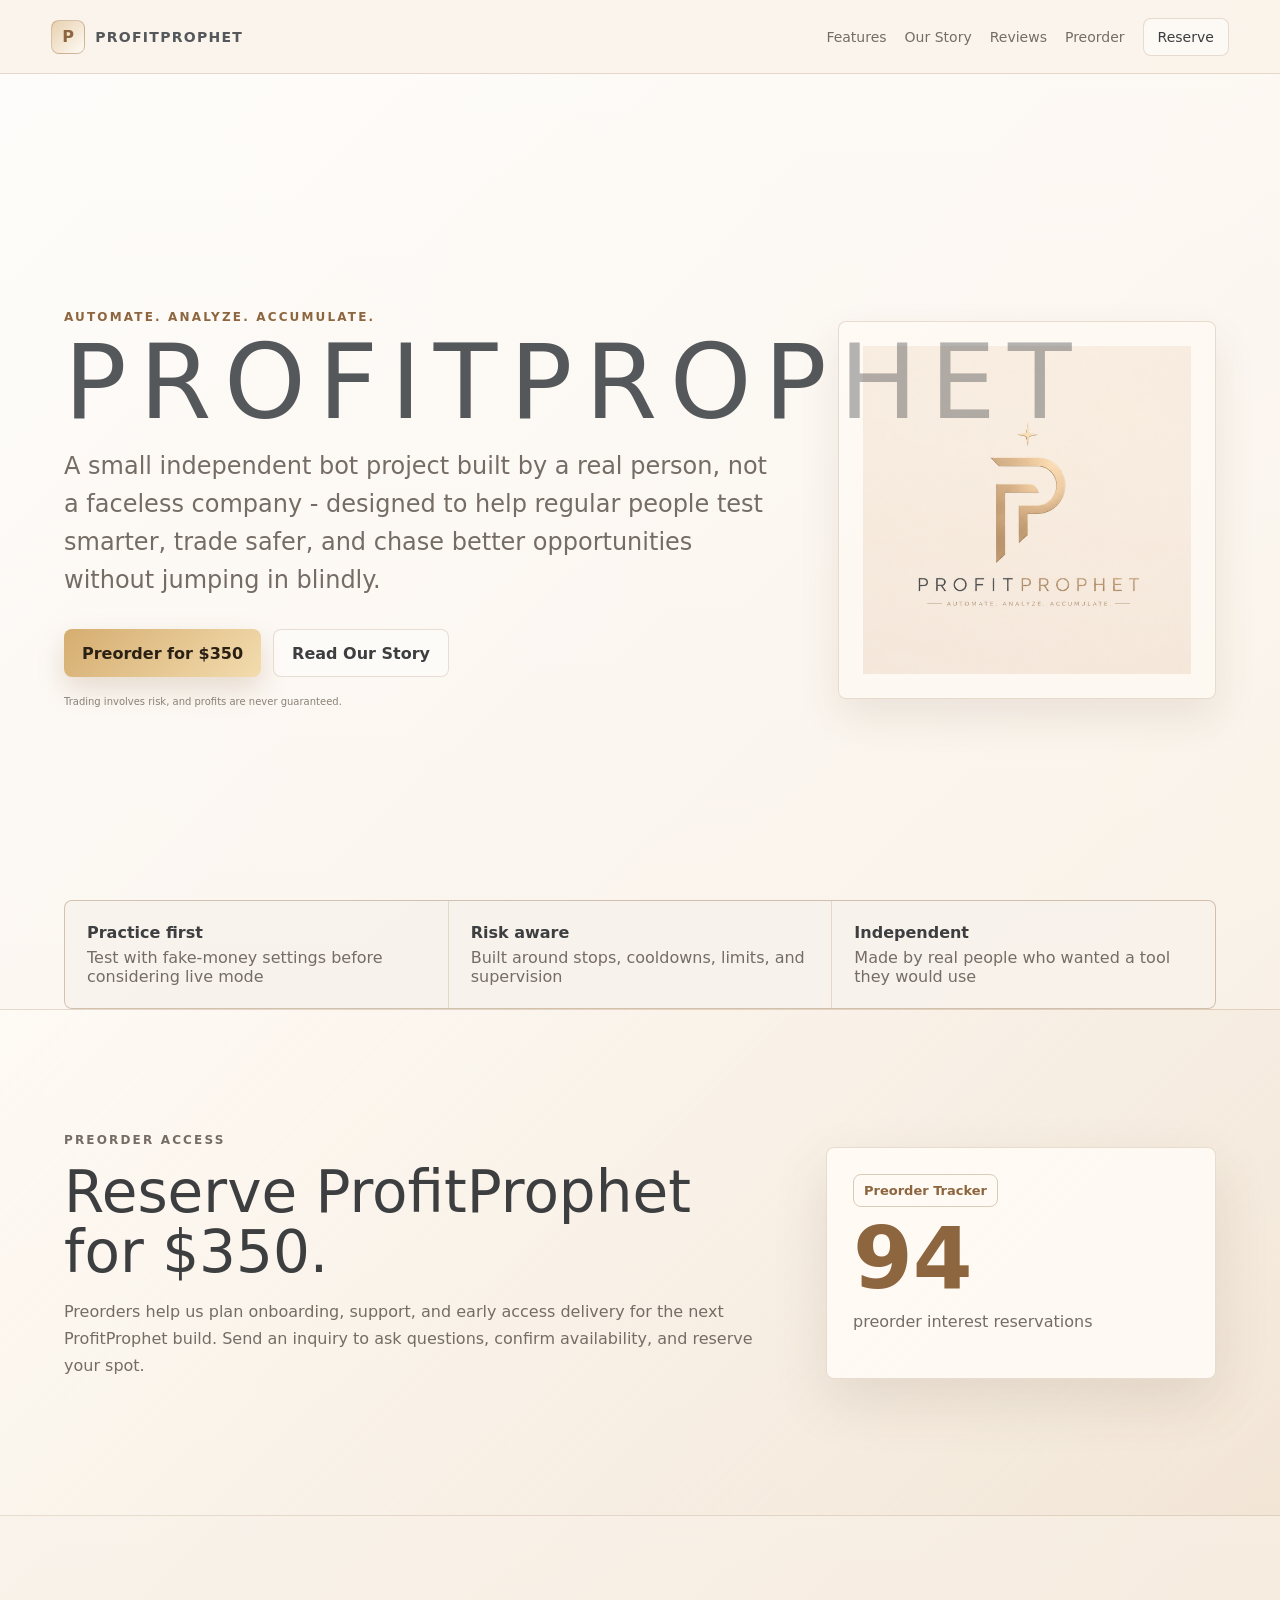
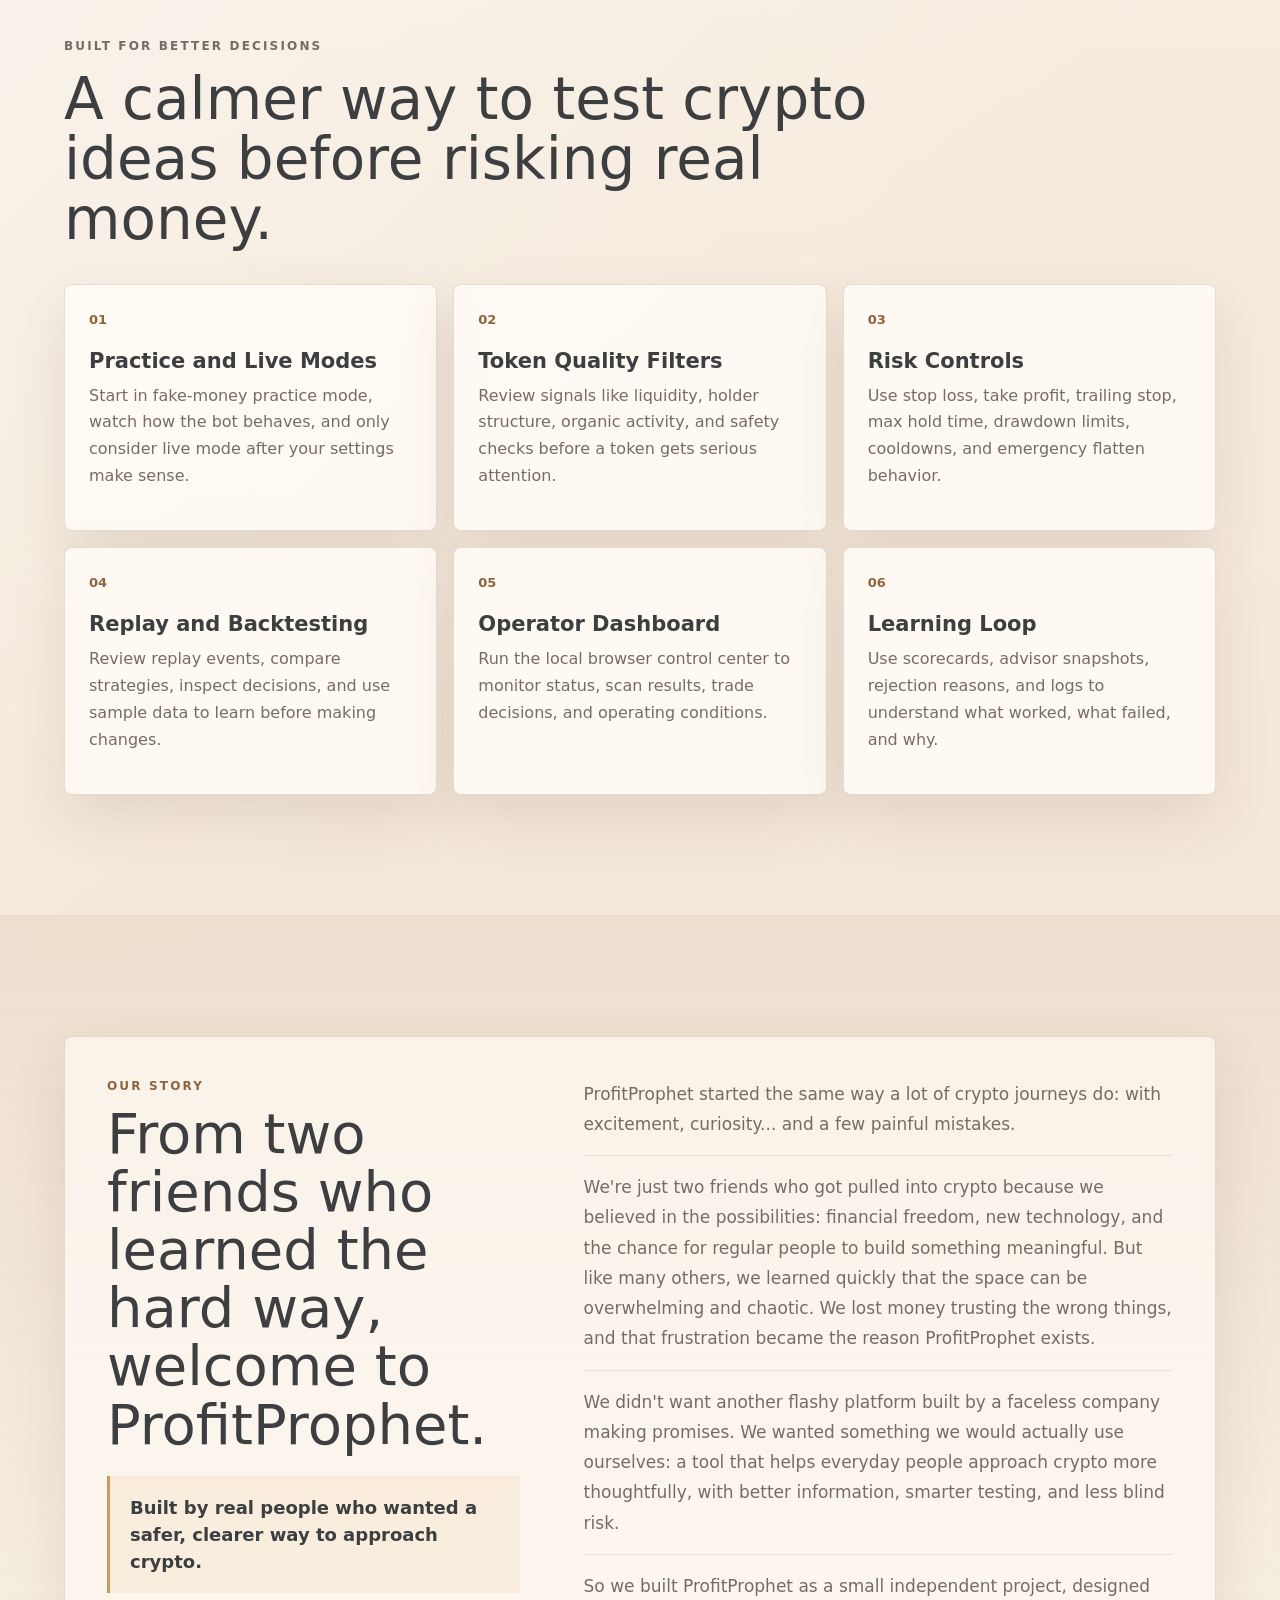
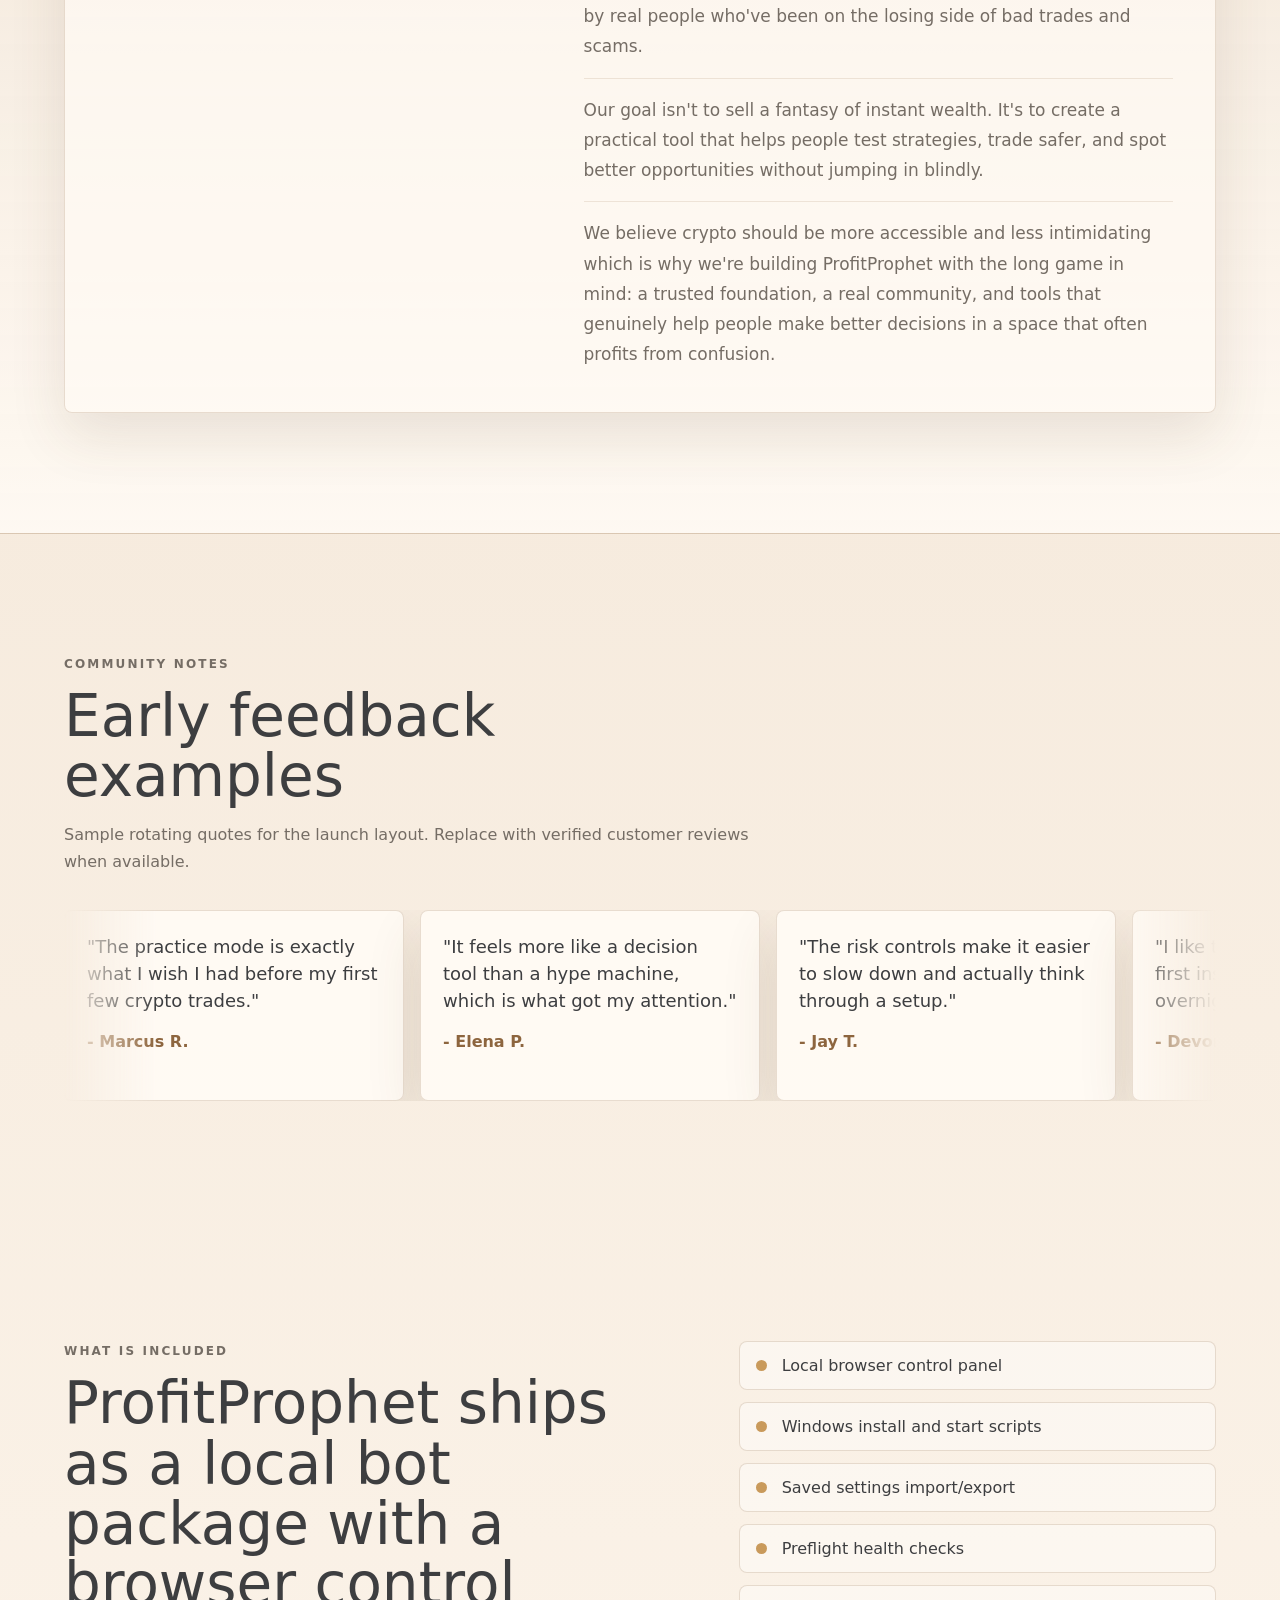
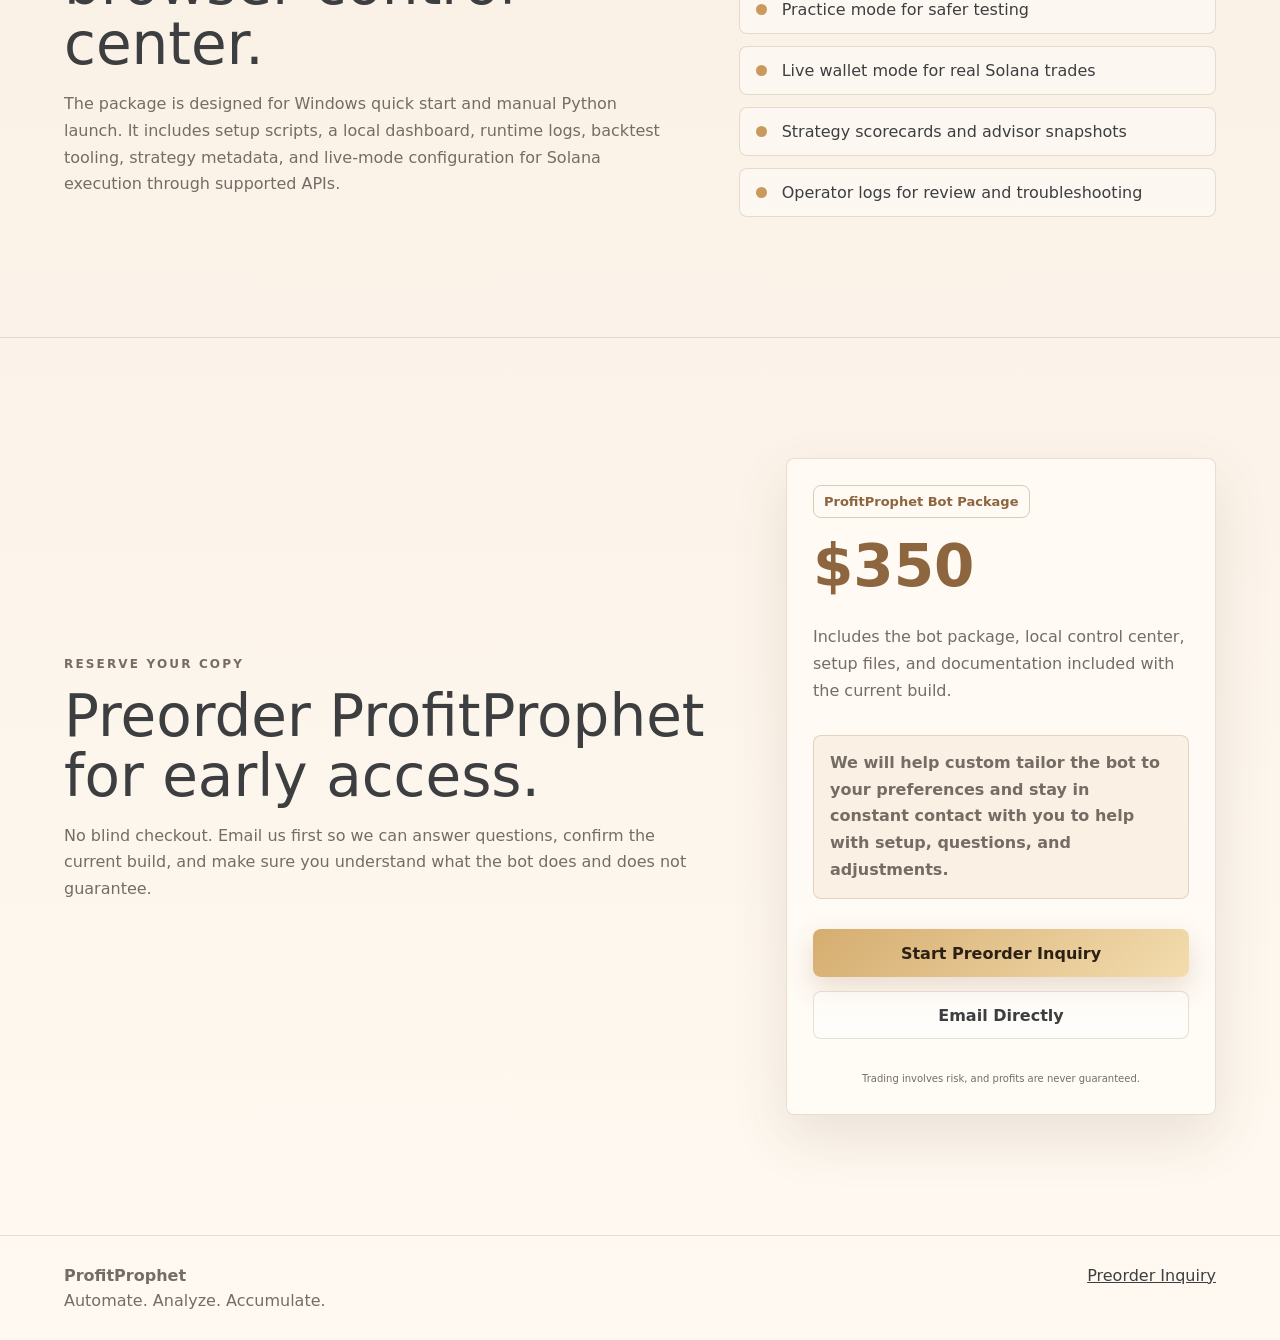
==== commit 816158f5: "Add files via upload" ====
--- a/index.html
+++ b/index.html
@@ -98,17 +98,20 @@
     </section>
 
     <section id="story" class="section story">
-      <div class="section-heading">
-        <p class="eyebrow">Our Story</p>
-        <h2>From two friends who learned the hard way, welcome to ProfitProphet.</h2>
-      </div>
-      <div class="story-copy">
-        <p>ProfitProphet started the same way a lot of crypto journeys do: with excitement, curiosity... and a few painful mistakes.</p>
-        <p>We're just two friends who got pulled into crypto because we believed in the possibilities: financial freedom, new technology, and the chance for regular people to build something meaningful. But like many others, we learned quickly that the space can be overwhelming and chaotic. We lost money trusting the wrong things, and that frustration became the reason ProfitProphet exists.</p>
-        <p>We didn't want another flashy platform built by a faceless company making promises. We wanted something we would actually use ourselves: a tool that helps everyday people approach crypto more thoughtfully, with better information, smarter testing, and less blind risk.</p>
-        <p>So we built ProfitProphet as a small independent project, designed by real people who've been on the losing side of bad trades and scams.</p>
-        <p>Our goal isn't to sell a fantasy of instant wealth. It's to create a practical tool that helps people test strategies, trade safer, and spot better opportunities without jumping in blindly.</p>
-        <p>We believe crypto should be more accessible and less intimidating which is why we're building ProfitProphet with the long game in mind: a trusted foundation, a real community, and tools that genuinely help people make better decisions in a space that often profits from confusion.</p>
+      <div class="story-panel">
+        <div class="story-intro">
+          <p class="eyebrow">Our Story</p>
+          <h2>From two friends who learned the hard way, welcome to ProfitProphet.</h2>
+          <p class="story-callout">Built by real people who wanted a safer, clearer way to approach crypto.</p>
+        </div>
+        <div class="story-copy">
+          <p>ProfitProphet started the same way a lot of crypto journeys do: with excitement, curiosity... and a few painful mistakes.</p>
+          <p>We're just two friends who got pulled into crypto because we believed in the possibilities: financial freedom, new technology, and the chance for regular people to build something meaningful. But like many others, we learned quickly that the space can be overwhelming and chaotic. We lost money trusting the wrong things, and that frustration became the reason ProfitProphet exists.</p>
+          <p>We didn't want another flashy platform built by a faceless company making promises. We wanted something we would actually use ourselves: a tool that helps everyday people approach crypto more thoughtfully, with better information, smarter testing, and less blind risk.</p>
+          <p>So we built ProfitProphet as a small independent project, designed by real people who've been on the losing side of bad trades and scams.</p>
+          <p>Our goal isn't to sell a fantasy of instant wealth. It's to create a practical tool that helps people test strategies, trade safer, and spot better opportunities without jumping in blindly.</p>
+          <p>We believe crypto should be more accessible and less intimidating which is why we're building ProfitProphet with the long game in mind: a trusted foundation, a real community, and tools that genuinely help people make better decisions in a space that often profits from confusion.</p>
+        </div>
       </div>
     </section>
 
--- a/styles.css
+++ b/styles.css
@@ -330,14 +330,61 @@
 
 .story {
   border-block: 1px solid var(--line);
-  background: linear-gradient(180deg, rgba(234, 219, 201, 0.64), rgba(255, 250, 244, 0.84));
+  background: linear-gradient(180deg, rgba(234, 219, 201, 0.72), rgba(255, 250, 244, 0.9));
+}
+
+.story-panel {
+  display: grid;
+  grid-template-columns: minmax(280px, 0.7fr) minmax(0, 1fr);
+  gap: clamp(28px, 5vw, 64px);
+  align-items: start;
+  max-width: 1180px;
+  padding: clamp(24px, 4vw, 42px);
+  border: 1px solid var(--line);
+  border-radius: 8px;
+  background: rgba(255, 251, 245, 0.68);
+  box-shadow: var(--shadow);
+}
+
+.story-intro {
+  position: sticky;
+  top: 24px;
+}
+
+.story-intro h2 {
+  margin-bottom: 22px;
+  font-size: clamp(34px, 4.8vw, 56px);
+  line-height: 1.04;
+}
+
+.story-callout {
+  margin: 0;
+  padding: 18px 20px;
+  border-left: 3px solid var(--gold);
+  background: rgba(245, 229, 207, 0.52);
+  color: var(--ink);
+  font-size: 18px;
+  font-weight: 750;
+  line-height: 1.5;
 }
 
 .story-copy {
   display: grid;
-  grid-template-columns: repeat(2, minmax(0, 1fr));
-  gap: 18px 28px;
-  max-width: 1100px;
+  gap: 16px;
+  max-width: 680px;
+}
+
+.story-copy p {
+  margin: 0;
+  padding-bottom: 16px;
+  border-bottom: 1px solid rgba(141, 101, 62, 0.14);
+  font-size: 17px;
+  line-height: 1.78;
+}
+
+.story-copy p:last-child {
+  padding-bottom: 0;
+  border-bottom: 0;
 }
 
 .reviews {
@@ -553,6 +600,14 @@
     grid-template-columns: 1fr;
   }
 
+  .story-panel {
+    grid-template-columns: 1fr;
+  }
+
+  .story-intro {
+    position: static;
+  }
+
   .hero {
     min-height: auto;
   }
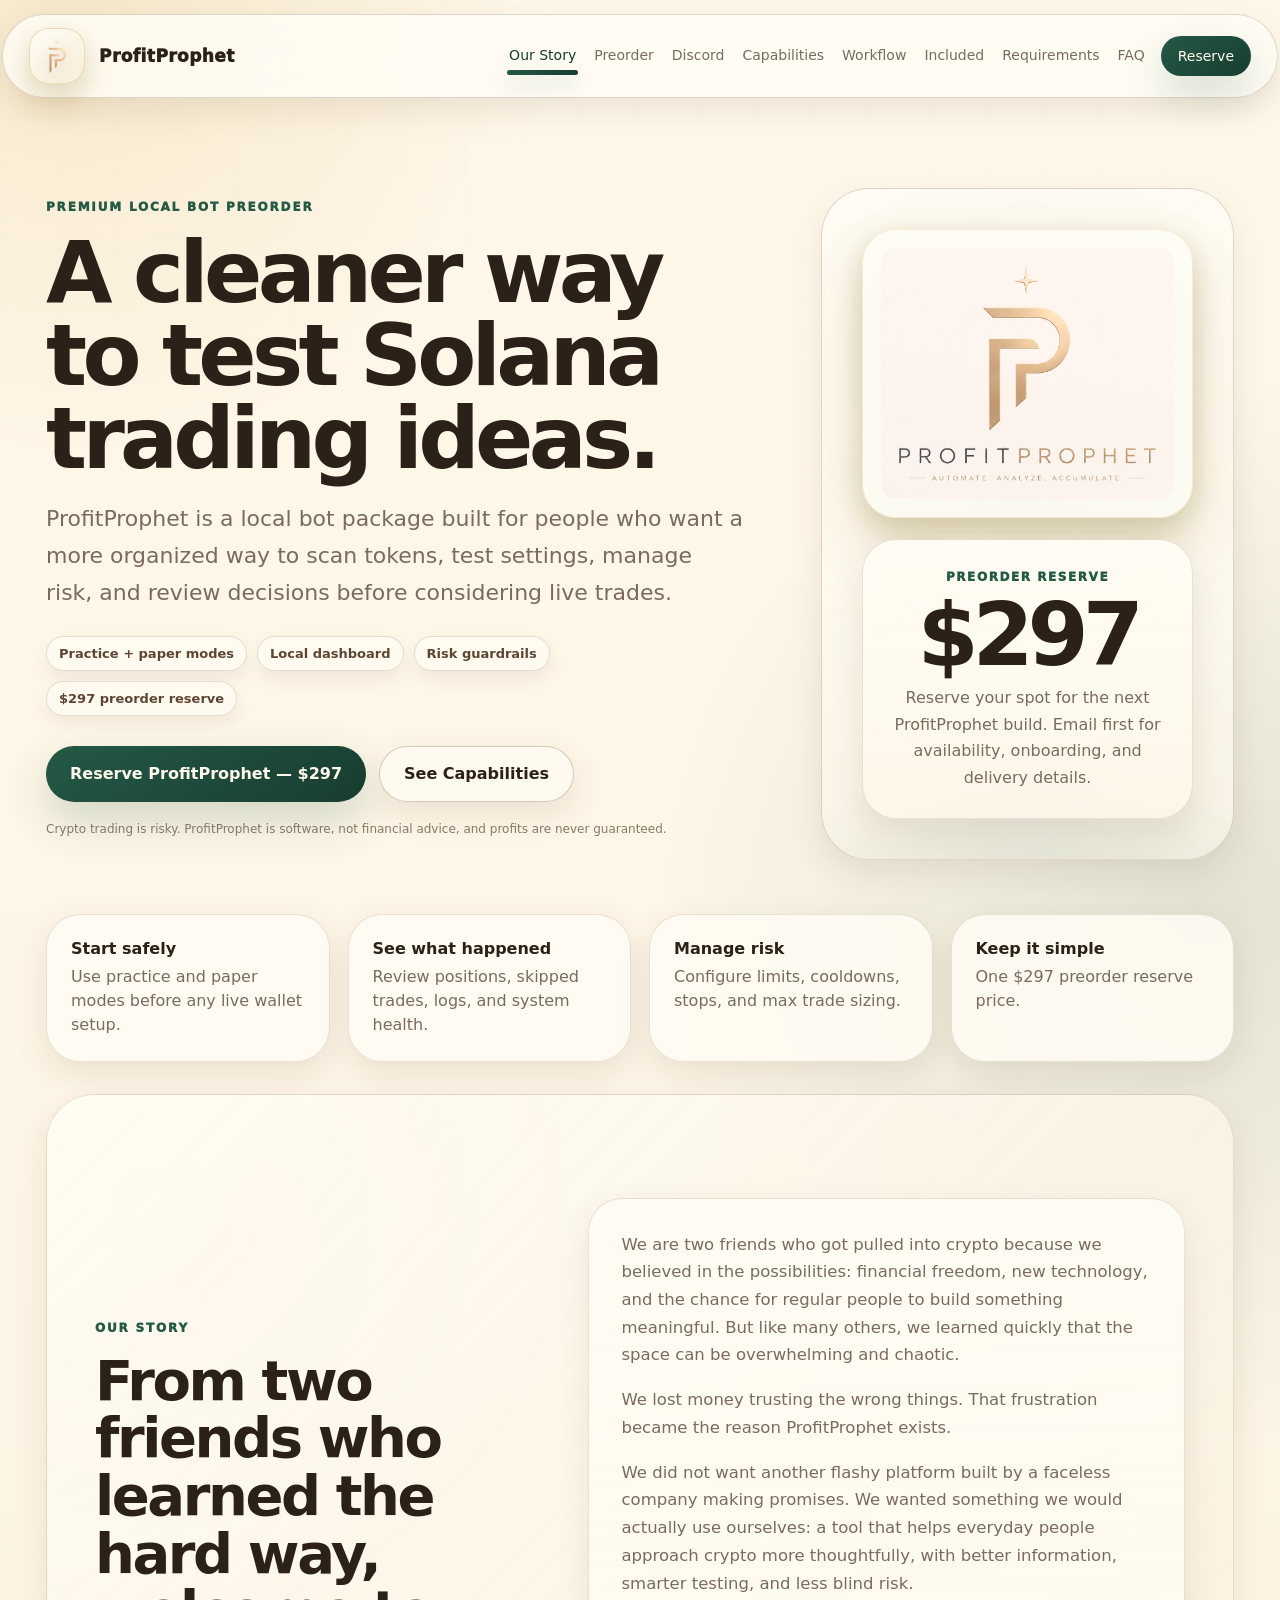
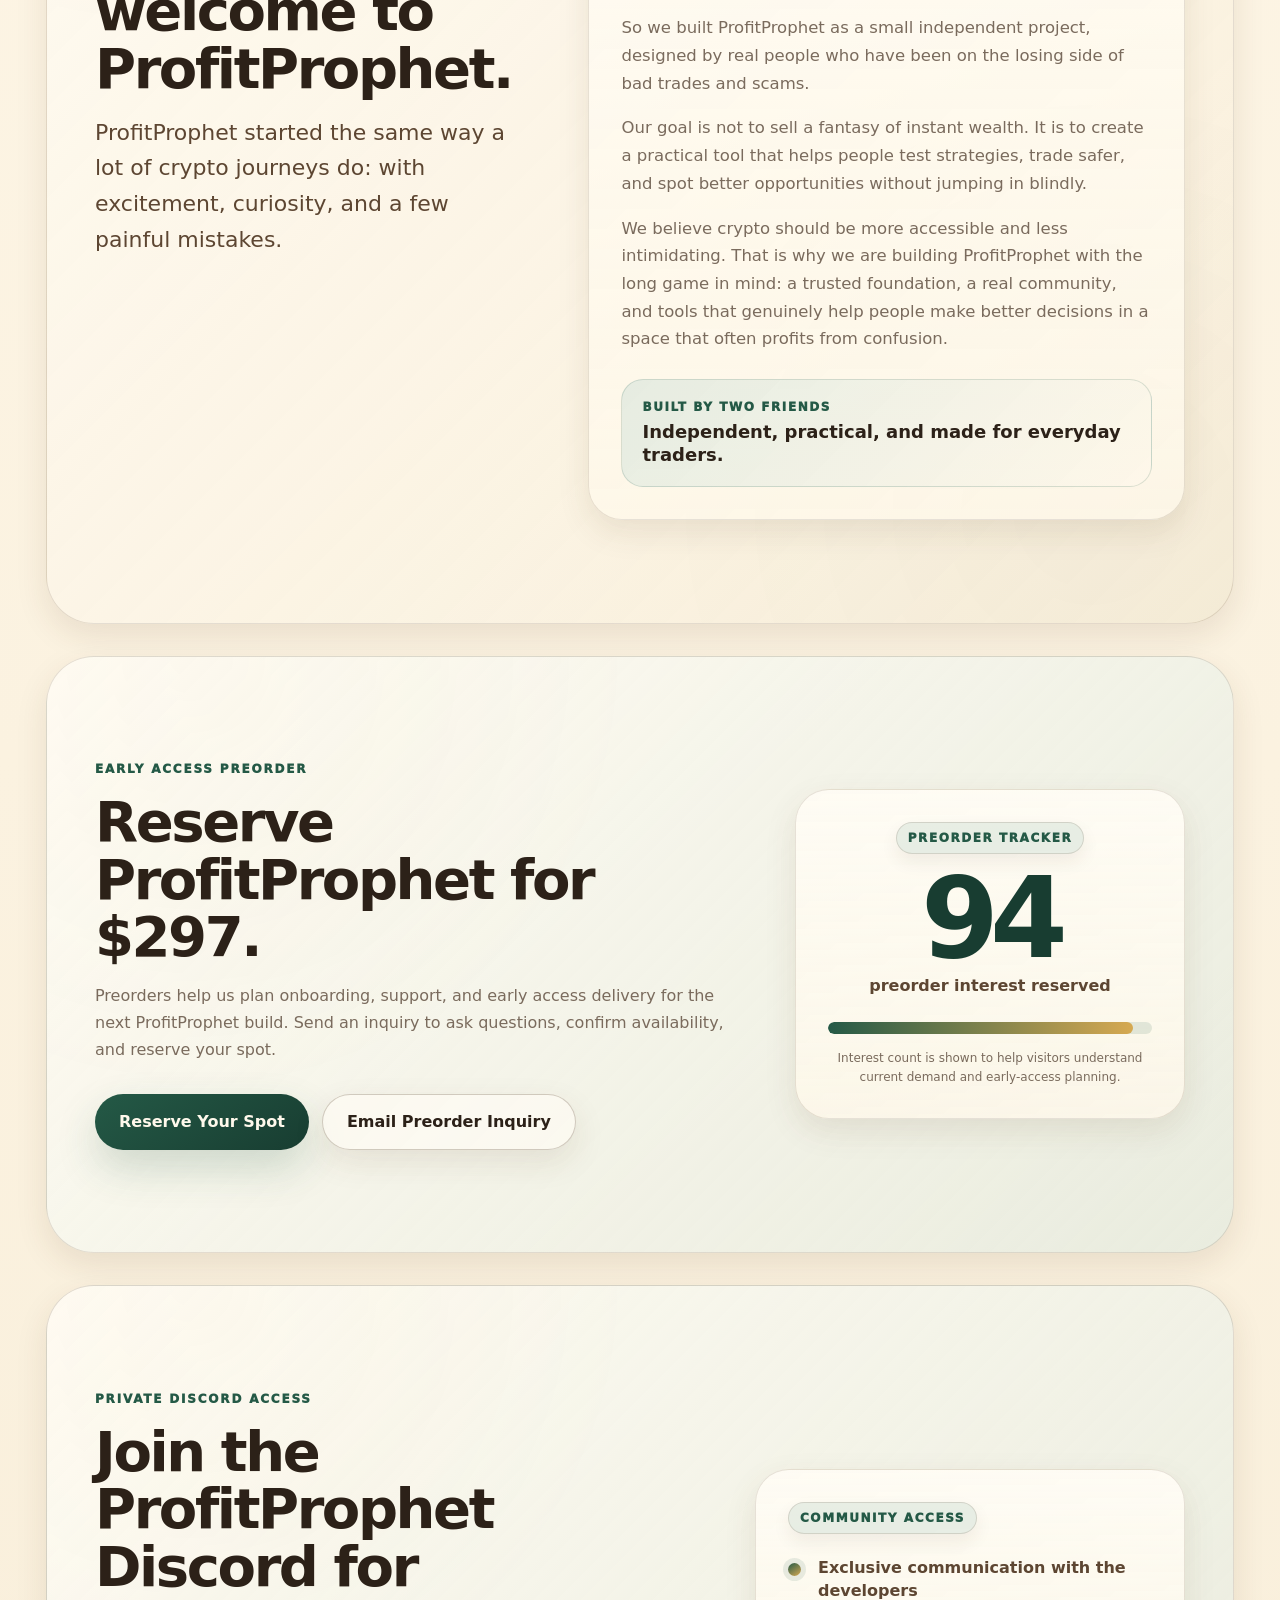
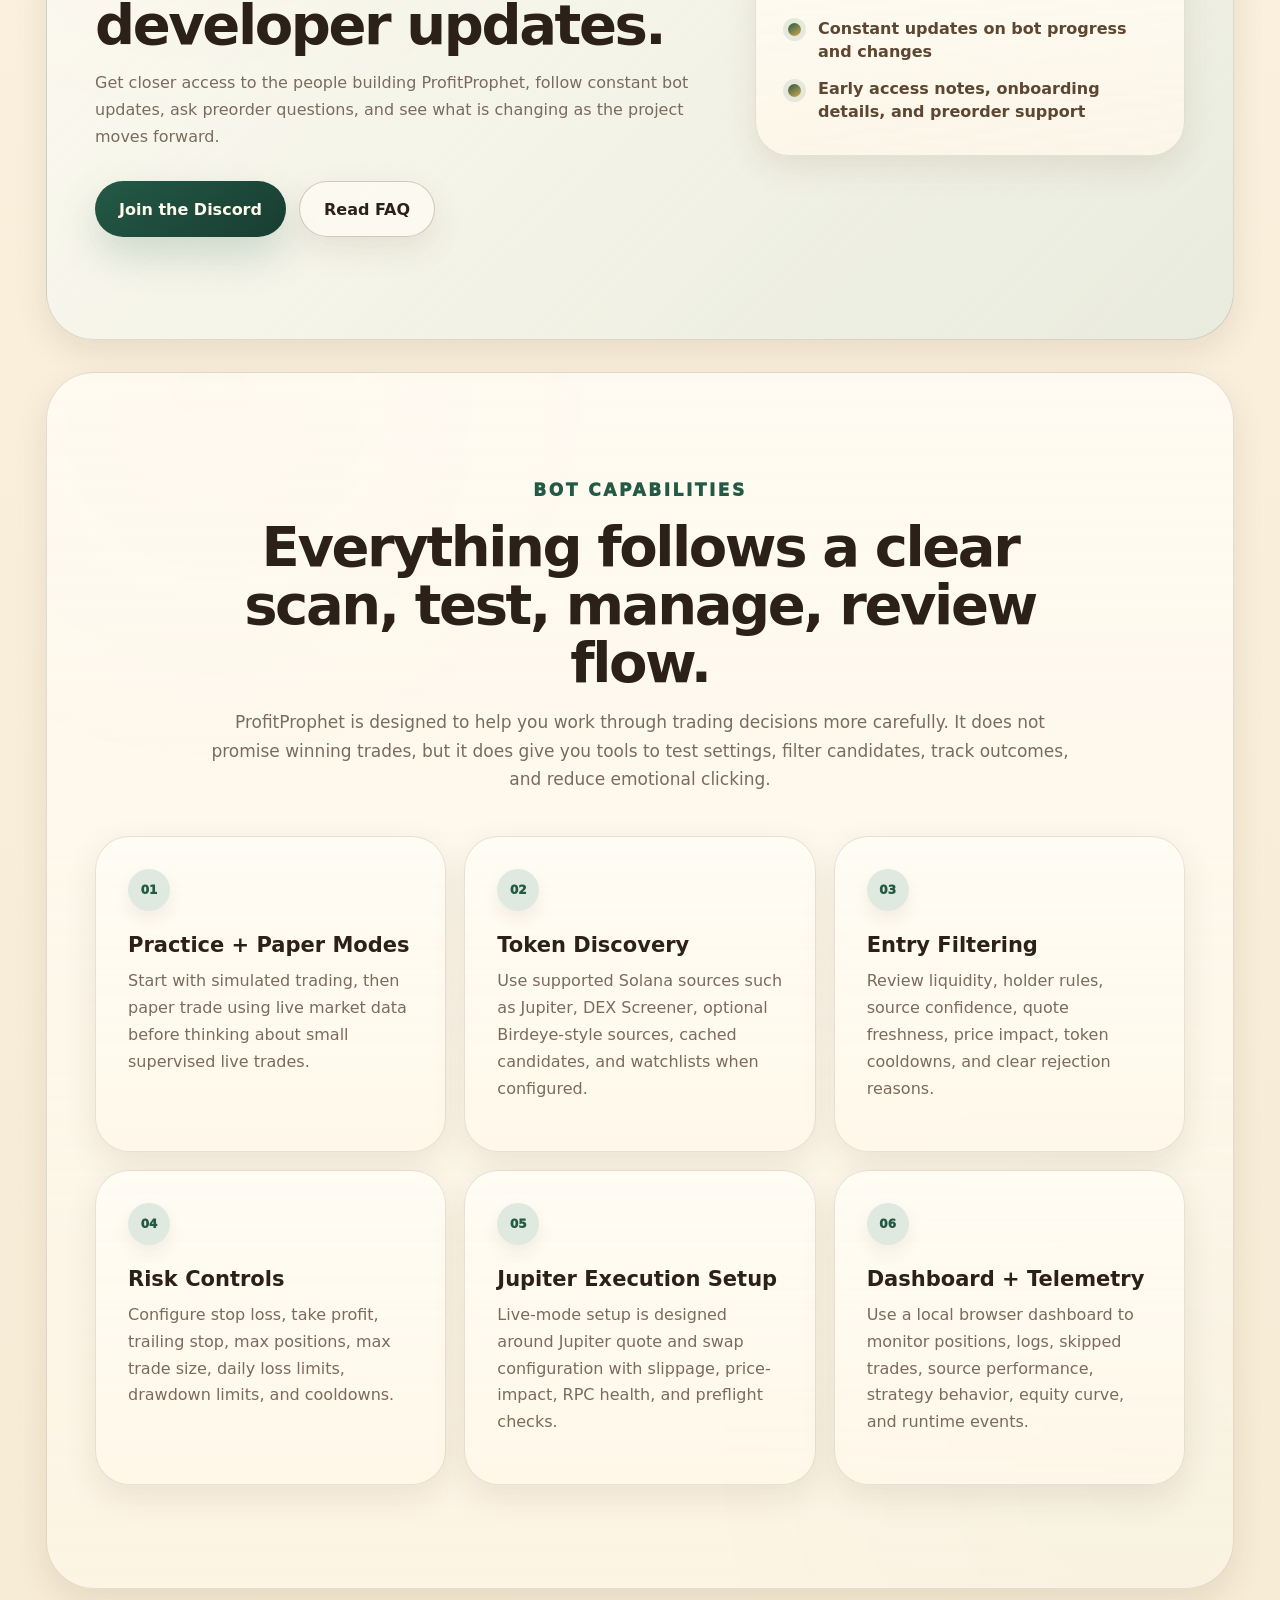
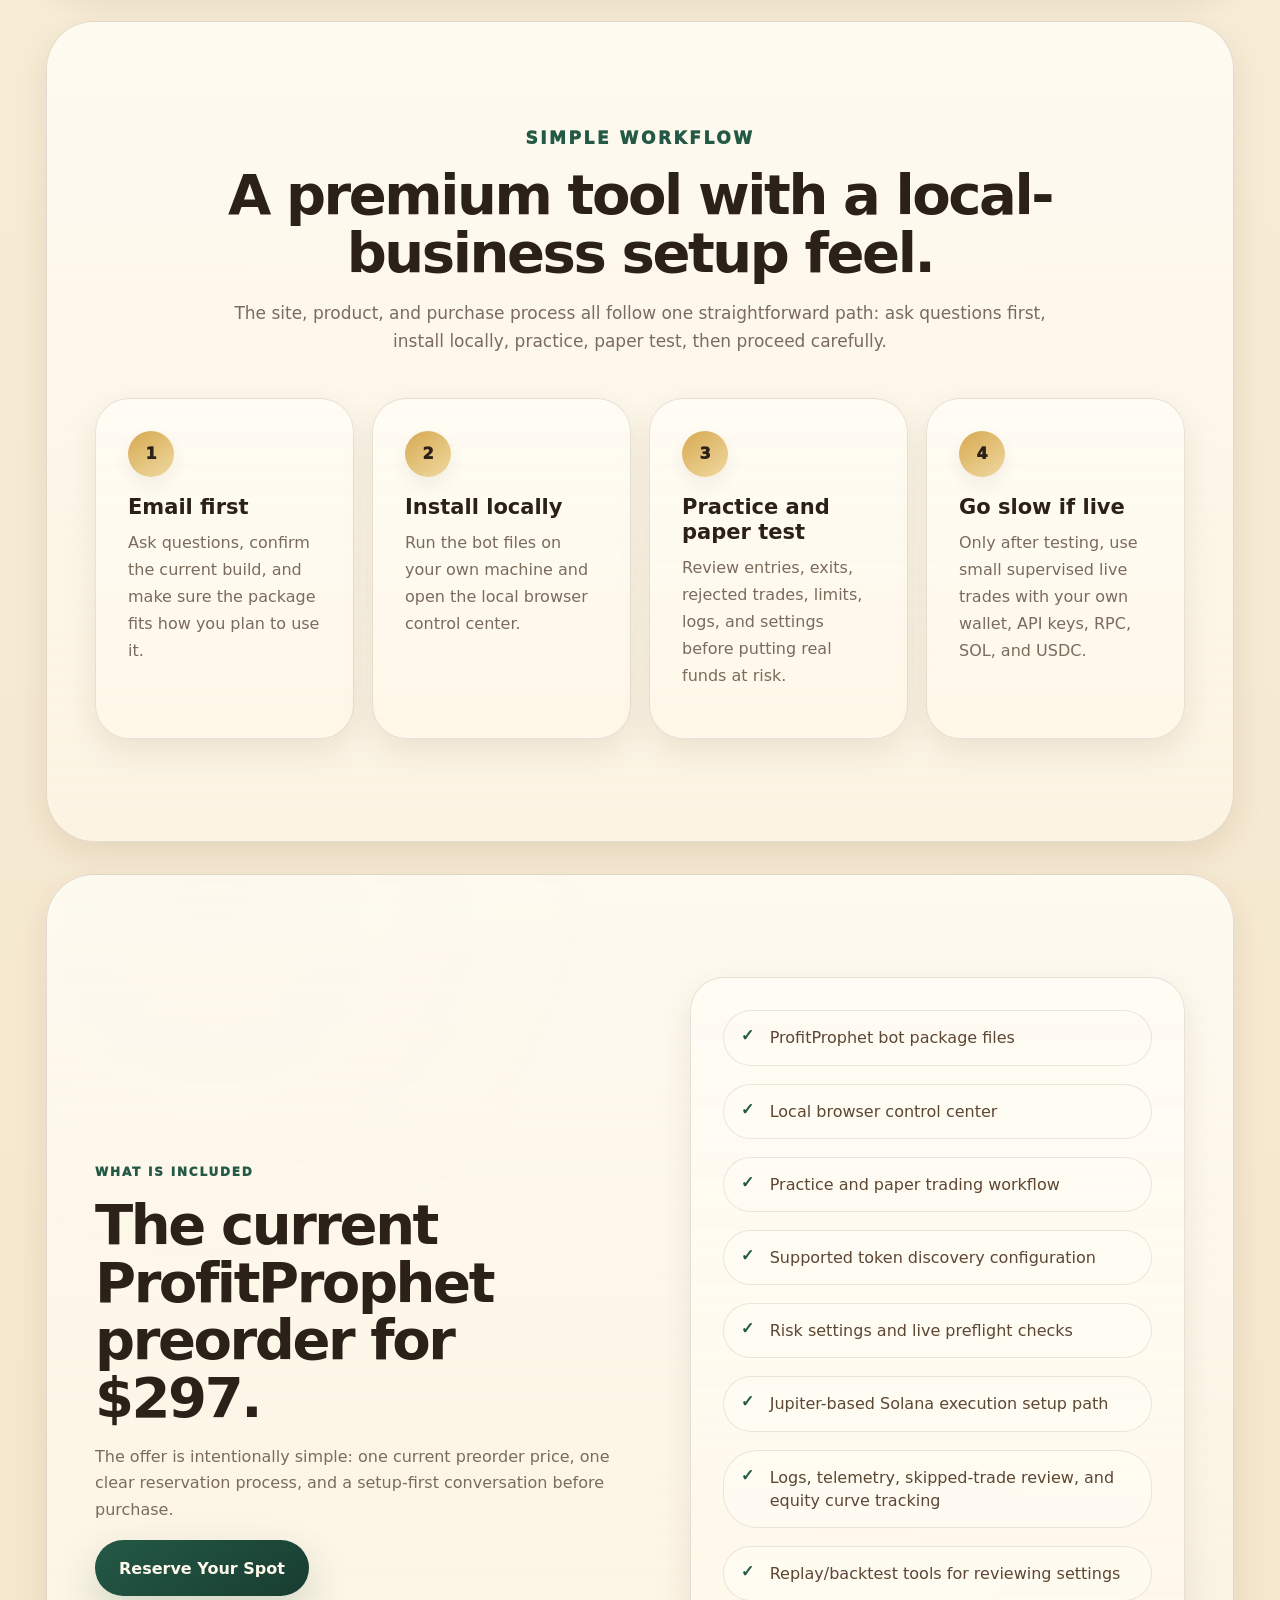
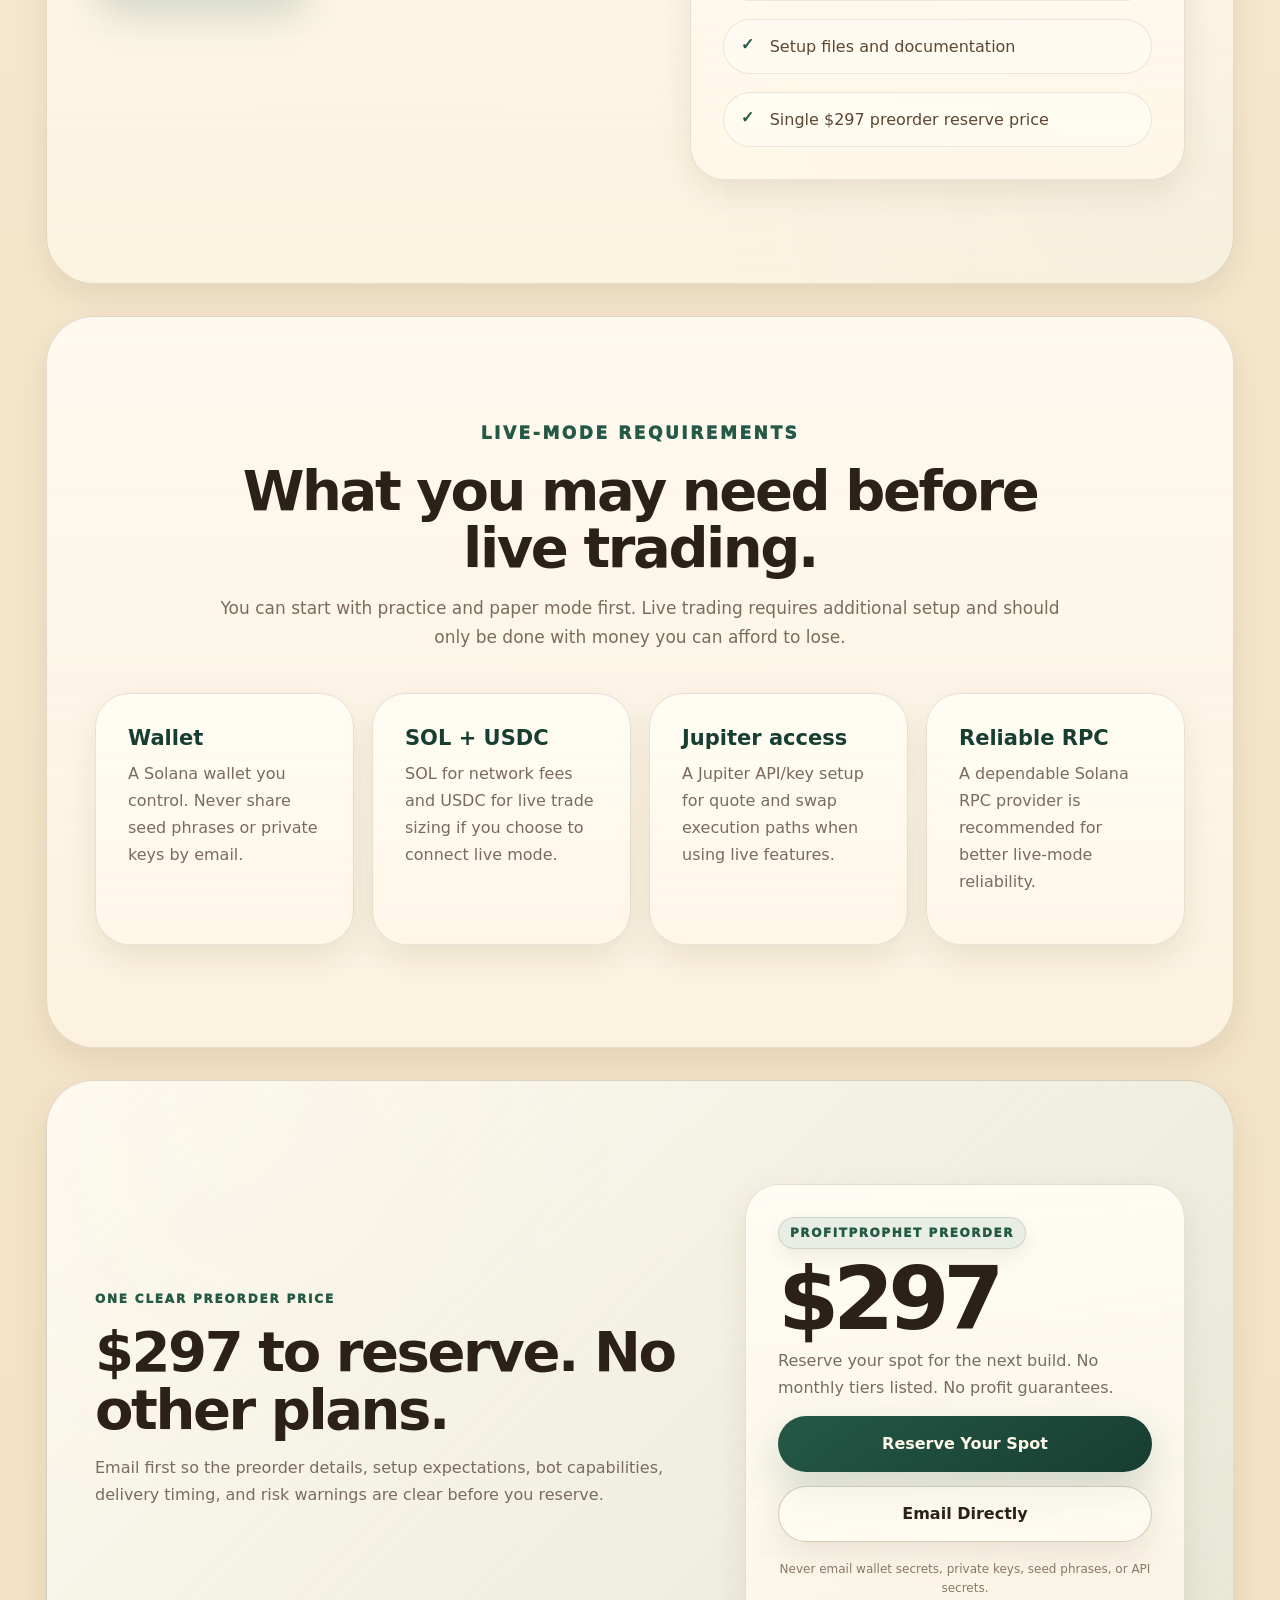
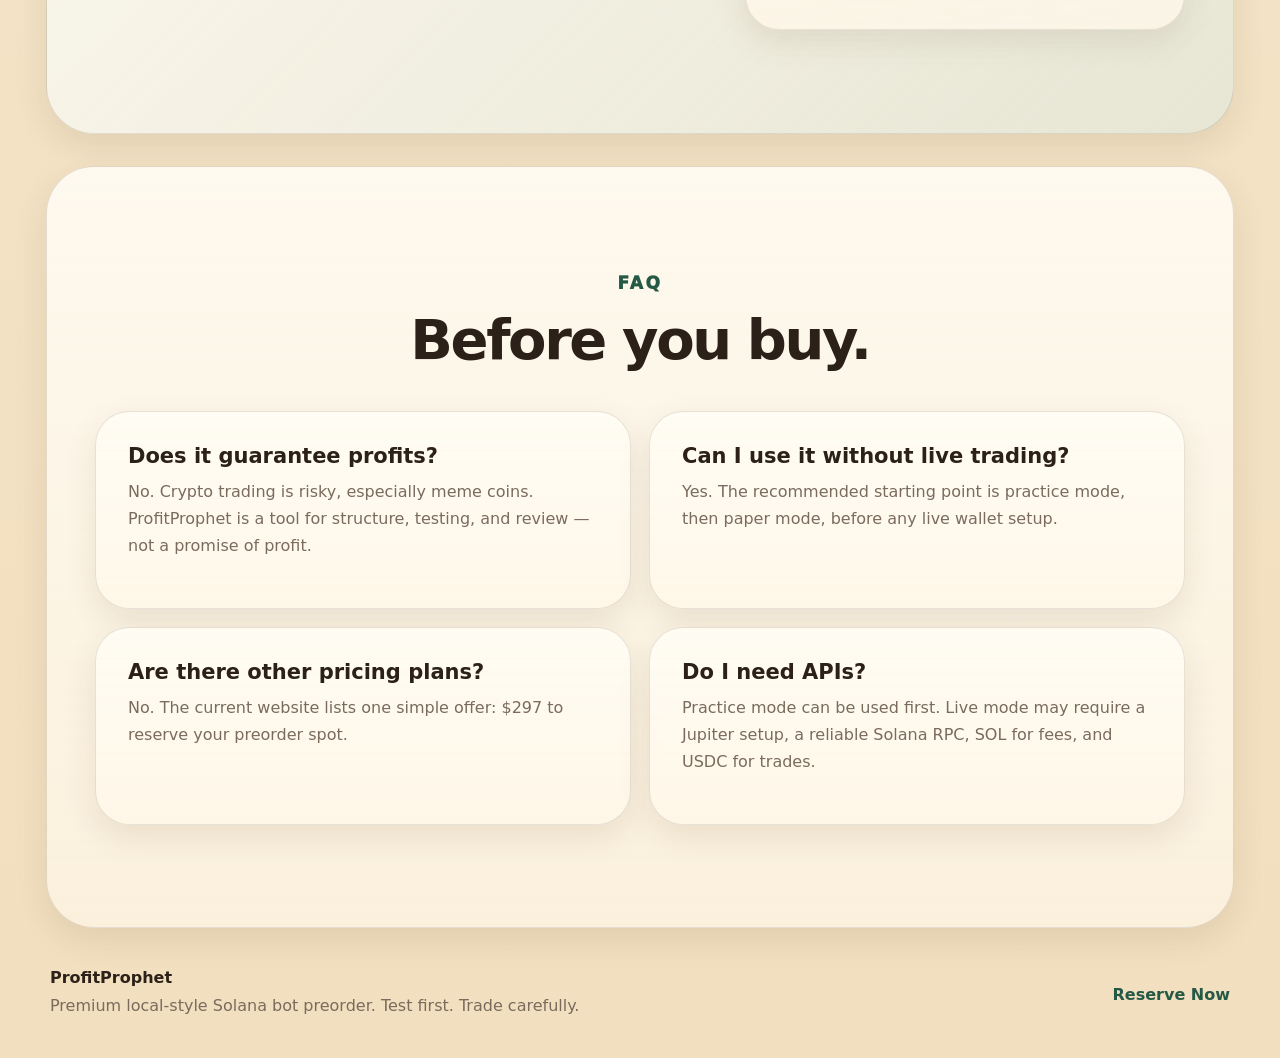
==== commit 15c6cc9b: "Add files via upload" ====
--- a/index.html
+++ b/index.html
@@ -3,21 +3,26 @@
 <head>
   <meta charset="utf-8">
   <meta name="viewport" content="width=device-width, initial-scale=1">
-  <title>ProfitProphet | Crypto Bot Preorders</title>
-  <meta name="description" content="ProfitProphet is a small independent crypto bot project for smarter testing, safer trading habits, and better opportunity spotting.">
+  <title>ProfitProphet | Reserve Premium Solana Bot Access for $297</title>
+  <meta name="description" content="ProfitProphet is a local Solana trading bot package with practice mode, paper mode, live-mode setup, Jupiter execution support, token discovery, risk controls, telemetry, replay tools, and a browser control center. Reserve ProfitProphet for $297.">
   <link rel="stylesheet" href="styles.css">
+  <script defer src="script.js"></script>
 </head>
 <body>
   <header class="site-header">
     <a class="brand" href="index.html" aria-label="ProfitProphet home">
-      <span class="brand-mark">P</span>
+      <span class="brand-mark logo-badge"><img src="profitprophet-nav-mark.png" alt="" aria-hidden="true"></span>
       <span class="brand-name">ProfitProphet</span>
     </a>
     <nav class="nav" aria-label="Primary navigation">
-      <a href="#features">Features</a>
       <a href="#story">Our Story</a>
-      <a href="#reviews">Reviews</a>
       <a href="#preorder">Preorder</a>
+      <a href="#community">Discord</a>
+      <a href="#capabilities">Capabilities</a>
+      <a href="#workflow">Workflow</a>
+      <a href="#included">Included</a>
+      <a href="#requirements">Requirements</a>
+      <a href="#faq">FAQ</a>
       <a class="nav-button" href="inquiry.html">Reserve</a>
     </nav>
   </header>
@@ -25,150 +30,283 @@
   <main>
     <section class="hero">
       <div class="hero-copy">
-        <p class="eyebrow">Automate. Analyze. Accumulate.</p>
-        <h1>ProfitProphet</h1>
-        <p class="hero-lede">A small independent bot project built by a real person, not a faceless company - designed to help regular people test smarter, trade safer, and chase better opportunities without jumping in blindly.</p>
+        <p class="eyebrow">Premium local bot preorder</p>
+        <h1>A cleaner way to test Solana trading ideas.</h1>
+        <p class="hero-lede">ProfitProphet is a local bot package built for people who want a more organized way to scan tokens, test settings, manage risk, and review decisions before considering live trades.</p>
+        <div class="hero-proof" aria-label="Quick highlights">
+          <span>Practice + paper modes</span>
+          <span>Local dashboard</span>
+          <span>Risk guardrails</span>
+          <span>$297 preorder reserve</span>
+        </div>
         <div class="hero-actions">
-          <a class="button primary" href="inquiry.html">Preorder for $350</a>
-          <a class="button secondary" href="#story">Read Our Story</a>
-        </div>
-        <p class="fine-print">Trading involves risk, and profits are never guaranteed.</p>
-      </div>
-      <div class="hero-logo-panel" aria-hidden="true">
-        <img src="profitprophet-logo.png" alt="">
-      </div>
-    </section>
-
-    <section class="trust-strip" aria-label="Highlights">
-      <div><strong>Practice first</strong><span>Test with fake-money settings before considering live mode</span></div>
-      <div><strong>Risk aware</strong><span>Built around stops, cooldowns, limits, and supervision</span></div>
-      <div><strong>Independent</strong><span>Made by real people who wanted a tool they would use</span></div>
-    </section>
-
-    <section id="preorder" class="section preorder-band">
-      <div>
-        <p class="eyebrow">Preorder access</p>
-        <h2>Reserve ProfitProphet for $350.</h2>
+          <a class="button primary" href="inquiry.html">Reserve ProfitProphet — $297</a>
+          <a class="button secondary" href="#capabilities">See Capabilities</a>
+        </div>
+        <p class="fine-print">Crypto trading is risky. ProfitProphet is software, not financial advice, and profits are never guaranteed.</p>
+      </div>
+
+      <aside class="hero-card" aria-label="ProfitProphet package summary">
+        <img src="profitprophet-logo-cropped.png" alt="ProfitProphet logo" class="hero-logo">
+        <div class="price-panel">
+          <span>Preorder reserve</span>
+          <strong>$297</strong>
+          <p>Reserve your spot for the next ProfitProphet build. Email first for availability, onboarding, and delivery details.</p>
+        </div>
+      </aside>
+    </section>
+
+    <section class="trust-strip" aria-label="ProfitProphet highlights">
+      <article>
+        <strong>Start safely</strong>
+        <span>Use practice and paper modes before any live wallet setup.</span>
+      </article>
+      <article>
+        <strong>See what happened</strong>
+        <span>Review positions, skipped trades, logs, and system health.</span>
+      </article>
+      <article>
+        <strong>Manage risk</strong>
+        <span>Configure limits, cooldowns, stops, and max trade sizing.</span>
+      </article>
+      <article>
+        <strong>Keep it simple</strong>
+        <span>One $297 preorder reserve price.</span>
+      </article>
+    </section>
+
+    <section id="story" class="section story-section">
+      <div class="story-layout">
+        <div class="story-intro">
+          <p class="eyebrow">Our story</p>
+          <h2>From two friends who learned the hard way, welcome to ProfitProphet.</h2>
+          <p class="story-lede">ProfitProphet started the same way a lot of crypto journeys do: with excitement, curiosity, and a few painful mistakes.</p>
+        </div>
+
+        <div class="story-card">
+          <p>We are two friends who got pulled into crypto because we believed in the possibilities: financial freedom, new technology, and the chance for regular people to build something meaningful. But like many others, we learned quickly that the space can be overwhelming and chaotic.</p>
+          <p>We lost money trusting the wrong things. That frustration became the reason ProfitProphet exists.</p>
+          <p>We did not want another flashy platform built by a faceless company making promises. We wanted something we would actually use ourselves: a tool that helps everyday people approach crypto more thoughtfully, with better information, smarter testing, and less blind risk.</p>
+          <p>So we built ProfitProphet as a small independent project, designed by real people who have been on the losing side of bad trades and scams.</p>
+          <p>Our goal is not to sell a fantasy of instant wealth. It is to create a practical tool that helps people test strategies, trade safer, and spot better opportunities without jumping in blindly.</p>
+          <p>We believe crypto should be more accessible and less intimidating. That is why we are building ProfitProphet with the long game in mind: a trusted foundation, a real community, and tools that genuinely help people make better decisions in a space that often profits from confusion.</p>
+          <div class="founder-note">
+            <span>Built by two friends</span>
+            <strong>Independent, practical, and made for everyday traders.</strong>
+          </div>
+        </div>
+      </div>
+    </section>
+
+    <section id="preorder" class="section preorder-section">
+      <div class="preorder-copy">
+        <p class="eyebrow">Early access preorder</p>
+        <h2>Reserve ProfitProphet for $297.</h2>
         <p>Preorders help us plan onboarding, support, and early access delivery for the next ProfitProphet build. Send an inquiry to ask questions, confirm availability, and reserve your spot.</p>
-      </div>
-      <div class="counter-card">
+        <div class="hero-actions">
+          <a class="button primary" href="inquiry.html">Reserve Your Spot</a>
+          <a class="button secondary" href="mailto:profitprophetbot@gmail.com?subject=ProfitProphet%20%24297%20Preorder%20Inquiry&body=Hi%2C%20I%27m%20interested%20in%20reserving%20ProfitProphet%20for%20%24297.%20Please%20send%20availability%2C%20payment%20options%2C%20delivery%20details%2C%20and%20setup%20requirements.">Email Preorder Inquiry</a>
+        </div>
+      </div>
+
+      <aside class="preorder-tracker" aria-label="ProfitProphet preorder tracker">
         <span class="badge">Preorder Tracker</span>
-        <strong id="preorder-count">94</strong>
-        <p>preorder interest reservations</p>
-      </div>
-    </section>
-
-    <section id="features" class="section">
-      <div class="section-heading">
-        <p class="eyebrow">Built for better decisions</p>
-        <h2>A calmer way to test crypto ideas before risking real money.</h2>
-      </div>
-      <div class="feature-grid">
-        <article>
-          <span class="icon">01</span>
-          <h3>Practice and Live Modes</h3>
-          <p>Start in fake-money practice mode, watch how the bot behaves, and only consider live mode after your settings make sense.</p>
-        </article>
-        <article>
-          <span class="icon">02</span>
-          <h3>Token Quality Filters</h3>
-          <p>Review signals like liquidity, holder structure, organic activity, and safety checks before a token gets serious attention.</p>
-        </article>
-        <article>
-          <span class="icon">03</span>
+        <strong>94</strong>
+        <p>preorder interest reserved</p>
+        <div class="tracker-bar" aria-hidden="true"><span></span></div>
+        <small>Interest count is shown to help visitors understand current demand and early-access planning.</small>
+      </aside>
+    </section>
+
+    <section id="community" class="section community-section">
+      <div class="community-copy">
+        <p class="eyebrow">Private Discord access</p>
+        <h2>Join the ProfitProphet Discord for developer updates.</h2>
+        <p>Get closer access to the people building ProfitProphet, follow constant bot updates, ask preorder questions, and see what is changing as the project moves forward.</p>
+        <div class="hero-actions">
+          <a class="button primary" href="https://discord.gg/mms4vBKyPU" target="_blank" rel="noopener noreferrer">Join the Discord</a>
+          <a class="button secondary" href="#faq">Read FAQ</a>
+        </div>
+      </div>
+
+      <div class="community-card" aria-label="ProfitProphet Discord benefits">
+        <span class="badge">Community access</span>
+        <ul class="community-list">
+          <li>Exclusive communication with the developers</li>
+          <li>Constant updates on bot progress and changes</li>
+          <li>Early access notes, onboarding details, and preorder support</li>
+        </ul>
+      </div>
+    </section>
+
+    <section id="capabilities" class="section">
+      <div class="section-heading centered-heading">
+        <p class="eyebrow">Bot capabilities</p>
+        <h2>Everything follows a clear scan, test, manage, review flow.</h2>
+        <p>ProfitProphet is designed to help you work through trading decisions more carefully. It does not promise winning trades, but it does give you tools to test settings, filter candidates, track outcomes, and reduce emotional clicking.</p>
+      </div>
+
+      <div class="card-grid three">
+        <article class="card capability-card">
+          <span class="card-number">01</span>
+          <h3>Practice + Paper Modes</h3>
+          <p>Start with simulated trading, then paper trade using live market data before thinking about small supervised live trades.</p>
+        </article>
+        <article class="card capability-card">
+          <span class="card-number">02</span>
+          <h3>Token Discovery</h3>
+          <p>Use supported Solana sources such as Jupiter, DEX Screener, optional Birdeye-style sources, cached candidates, and watchlists when configured.</p>
+        </article>
+        <article class="card capability-card">
+          <span class="card-number">03</span>
+          <h3>Entry Filtering</h3>
+          <p>Review liquidity, holder rules, source confidence, quote freshness, price impact, token cooldowns, and clear rejection reasons.</p>
+        </article>
+        <article class="card capability-card">
+          <span class="card-number">04</span>
           <h3>Risk Controls</h3>
-          <p>Use stop loss, take profit, trailing stop, max hold time, drawdown limits, cooldowns, and emergency flatten behavior.</p>
-        </article>
-        <article>
-          <span class="icon">04</span>
-          <h3>Replay and Backtesting</h3>
-          <p>Review replay events, compare strategies, inspect decisions, and use sample data to learn before making changes.</p>
-        </article>
-        <article>
-          <span class="icon">05</span>
-          <h3>Operator Dashboard</h3>
-          <p>Run the local browser control center to monitor status, scan results, trade decisions, and operating conditions.</p>
-        </article>
-        <article>
-          <span class="icon">06</span>
-          <h3>Learning Loop</h3>
-          <p>Use scorecards, advisor snapshots, rejection reasons, and logs to understand what worked, what failed, and why.</p>
-        </article>
-      </div>
-    </section>
-
-    <section id="story" class="section story">
-      <div class="story-panel">
-        <div class="story-intro">
-          <p class="eyebrow">Our Story</p>
-          <h2>From two friends who learned the hard way, welcome to ProfitProphet.</h2>
-          <p class="story-callout">Built by real people who wanted a safer, clearer way to approach crypto.</p>
-        </div>
-        <div class="story-copy">
-          <p>ProfitProphet started the same way a lot of crypto journeys do: with excitement, curiosity... and a few painful mistakes.</p>
-          <p>We're just two friends who got pulled into crypto because we believed in the possibilities: financial freedom, new technology, and the chance for regular people to build something meaningful. But like many others, we learned quickly that the space can be overwhelming and chaotic. We lost money trusting the wrong things, and that frustration became the reason ProfitProphet exists.</p>
-          <p>We didn't want another flashy platform built by a faceless company making promises. We wanted something we would actually use ourselves: a tool that helps everyday people approach crypto more thoughtfully, with better information, smarter testing, and less blind risk.</p>
-          <p>So we built ProfitProphet as a small independent project, designed by real people who've been on the losing side of bad trades and scams.</p>
-          <p>Our goal isn't to sell a fantasy of instant wealth. It's to create a practical tool that helps people test strategies, trade safer, and spot better opportunities without jumping in blindly.</p>
-          <p>We believe crypto should be more accessible and less intimidating which is why we're building ProfitProphet with the long game in mind: a trusted foundation, a real community, and tools that genuinely help people make better decisions in a space that often profits from confusion.</p>
-        </div>
-      </div>
-    </section>
-
-    <section id="reviews" class="section reviews">
-      <div class="section-heading compact-heading">
-        <p class="eyebrow">Community notes</p>
-        <h2>Early feedback examples</h2>
-        <p>Sample rotating quotes for the launch layout. Replace with verified customer reviews when available.</p>
-      </div>
-      <div class="review-marquee" aria-label="Sample review carousel">
-        <div class="review-track">
-          <article><p>"The practice mode is exactly what I wish I had before my first few crypto trades."</p><span>- Marcus R.</span></article>
-          <article><p>"It feels more like a decision tool than a hype machine, which is what got my attention."</p><span>- Elena P.</span></article>
-          <article><p>"The risk controls make it easier to slow down and actually think through a setup."</p><span>- Jay T.</span></article>
-          <article><p>"I like that the focus is testing first instead of promising overnight wins."</p><span>- Devon K.</span></article>
-          <article><p>"The dashboard makes token scans easier to understand without staring at chaos all day."</p><span>- Priya S.</span></article>
-          <article><p>"The practice mode is exactly what I wish I had before my first few crypto trades."</p><span>- Marcus R.</span></article>
-          <article><p>"It feels more like a decision tool than a hype machine, which is what got my attention."</p><span>- Elena P.</span></article>
-          <article><p>"The risk controls make it easier to slow down and actually think through a setup."</p><span>- Jay T.</span></article>
-          <article><p>"I like that the focus is testing first instead of promising overnight wins."</p><span>- Devon K.</span></article>
-          <article><p>"The dashboard makes token scans easier to understand without staring at chaos all day."</p><span>- Priya S.</span></article>
-        </div>
-      </div>
-    </section>
-
-    <section class="section split">
-      <div>
+          <p>Configure stop loss, take profit, trailing stop, max positions, max trade size, daily loss limits, drawdown limits, and cooldowns.</p>
+        </article>
+        <article class="card capability-card">
+          <span class="card-number">05</span>
+          <h3>Jupiter Execution Setup</h3>
+          <p>Live-mode setup is designed around Jupiter quote and swap configuration with slippage, price-impact, RPC health, and preflight checks.</p>
+        </article>
+        <article class="card capability-card">
+          <span class="card-number">06</span>
+          <h3>Dashboard + Telemetry</h3>
+          <p>Use a local browser dashboard to monitor positions, logs, skipped trades, source performance, strategy behavior, equity curve, and runtime events.</p>
+        </article>
+      </div>
+    </section>
+
+    <section id="workflow" class="section panel-section">
+      <div class="section-heading centered-heading">
+        <p class="eyebrow">Simple workflow</p>
+        <h2>A premium tool with a local-business setup feel.</h2>
+        <p>The site, product, and purchase process all follow one straightforward path: ask questions first, install locally, practice, paper test, then proceed carefully.</p>
+      </div>
+
+      <div class="step-list">
+        <article class="step-card">
+          <span>1</span>
+          <div>
+            <h3>Email first</h3>
+            <p>Ask questions, confirm the current build, and make sure the package fits how you plan to use it.</p>
+          </div>
+        </article>
+        <article class="step-card">
+          <span>2</span>
+          <div>
+            <h3>Install locally</h3>
+            <p>Run the bot files on your own machine and open the local browser control center.</p>
+          </div>
+        </article>
+        <article class="step-card">
+          <span>3</span>
+          <div>
+            <h3>Practice and paper test</h3>
+            <p>Review entries, exits, rejected trades, limits, logs, and settings before putting real funds at risk.</p>
+          </div>
+        </article>
+        <article class="step-card">
+          <span>4</span>
+          <div>
+            <h3>Go slow if live</h3>
+            <p>Only after testing, use small supervised live trades with your own wallet, API keys, RPC, SOL, and USDC.</p>
+          </div>
+        </article>
+      </div>
+    </section>
+
+    <section id="included" class="section split-section">
+      <div class="section-copy">
         <p class="eyebrow">What is included</p>
-        <h2>ProfitProphet ships as a local bot package with a browser control center.</h2>
-        <p>The package is designed for Windows quick start and manual Python launch. It includes setup scripts, a local dashboard, runtime logs, backtest tooling, strategy metadata, and live-mode configuration for Solana execution through supported APIs.</p>
-      </div>
-      <ul class="check-list">
-        <li>Local browser control panel</li>
-        <li>Windows install and start scripts</li>
-        <li>Saved settings import/export</li>
-        <li>Preflight health checks</li>
-        <li>Practice mode for safer testing</li>
-        <li>Live wallet mode for real Solana trades</li>
-        <li>Strategy scorecards and advisor snapshots</li>
-        <li>Operator logs for review and troubleshooting</li>
-      </ul>
-    </section>
-
-    <section class="section pricing">
+        <h2>The current ProfitProphet preorder for $297.</h2>
+        <p>The offer is intentionally simple: one current preorder price, one clear reservation process, and a setup-first conversation before purchase.</p>
+        <a class="button primary" href="inquiry.html">Reserve Your Spot</a>
+      </div>
+      <div class="list-card">
+        <ul class="check-list">
+          <li>ProfitProphet bot package files</li>
+          <li>Local browser control center</li>
+          <li>Practice and paper trading workflow</li>
+          <li>Supported token discovery configuration</li>
+          <li>Risk settings and live preflight checks</li>
+          <li>Jupiter-based Solana execution setup path</li>
+          <li>Logs, telemetry, skipped-trade review, and equity curve tracking</li>
+          <li>Replay/backtest tools for reviewing settings</li>
+          <li>Setup files and documentation</li>
+          <li>Single $297 preorder reserve price</li>
+        </ul>
+      </div>
+    </section>
+
+    <section id="requirements" class="section requirements-section">
+      <div class="section-heading centered-heading">
+        <p class="eyebrow">Live-mode requirements</p>
+        <h2>What you may need before live trading.</h2>
+        <p>You can start with practice and paper mode first. Live trading requires additional setup and should only be done with money you can afford to lose.</p>
+      </div>
+
+      <div class="card-grid four">
+        <article class="card mini-card">
+          <h3>Wallet</h3>
+          <p>A Solana wallet you control. Never share seed phrases or private keys by email.</p>
+        </article>
+        <article class="card mini-card">
+          <h3>SOL + USDC</h3>
+          <p>SOL for network fees and USDC for live trade sizing if you choose to connect live mode.</p>
+        </article>
+        <article class="card mini-card">
+          <h3>Jupiter access</h3>
+          <p>A Jupiter API/key setup for quote and swap execution paths when using live features.</p>
+        </article>
+        <article class="card mini-card">
+          <h3>Reliable RPC</h3>
+          <p>A dependable Solana RPC provider is recommended for better live-mode reliability.</p>
+        </article>
+      </div>
+    </section>
+
+    <section id="reserve" class="section price-section">
       <div class="price-copy">
-        <p class="eyebrow">Reserve your copy</p>
-        <h2>Preorder ProfitProphet for early access.</h2>
-        <p>No blind checkout. Email us first so we can answer questions, confirm the current build, and make sure you understand what the bot does and does not guarantee.</p>
+        <p class="eyebrow">One clear preorder price</p>
+        <h2>$297 to reserve. No other plans.</h2>
+        <p>Email first so the preorder details, setup expectations, bot capabilities, delivery timing, and risk warnings are clear before you reserve.</p>
       </div>
       <div class="price-card">
-        <span class="badge">ProfitProphet Bot Package</span>
-        <h3>$350</h3>
-        <p>Includes the bot package, local control center, setup files, and documentation included with the current build.</p>
-        <p class="support-note">We will help custom tailor the bot to your preferences and stay in constant contact with you to help with setup, questions, and adjustments.</p>
-        <a class="button primary full" href="inquiry.html">Start Preorder Inquiry</a>
-        <a class="button secondary full" href="mailto:profitprophet143@gmail.com?subject=ProfitProphet%20Preorder%20Inquiry&body=Hi%2C%20I%27m%20interested%20in%20preordering%20ProfitProphet%20for%20%24350.%20Please%20send%20availability%2C%20payment%20options%2C%20and%20delivery%20details.">Email Directly</a>
-        <p class="fine-print card-print">Trading involves risk, and profits are never guaranteed.</p>
+        <span class="badge">ProfitProphet preorder</span>
+        <strong>$297</strong>
+        <p>Reserve your spot for the next build. No monthly tiers listed. No profit guarantees.</p>
+        <a class="button primary full" href="inquiry.html">Reserve Your Spot</a>
+        <a class="button secondary full" href="mailto:profitprophetbot@gmail.com?subject=ProfitProphet%20%24297%20Preorder%20Inquiry&body=Hi%2C%20I%27m%20interested%20in%20reserving%20ProfitProphet%20for%20%24297.%20Please%20send%20availability%2C%20payment%20options%2C%20delivery%20details%2C%20and%20setup%20requirements.">Email Directly</a>
+        <p class="fine-print center">Never email wallet secrets, private keys, seed phrases, or API secrets.</p>
+      </div>
+    </section>
+
+    <section id="faq" class="section faq-section">
+      <div class="section-heading centered-heading">
+        <p class="eyebrow">FAQ</p>
+        <h2>Before you buy.</h2>
+      </div>
+      <div class="faq-grid">
+        <article class="card faq-card">
+          <h3>Does it guarantee profits?</h3>
+          <p>No. Crypto trading is risky, especially meme coins. ProfitProphet is a tool for structure, testing, and review — not a promise of profit.</p>
+        </article>
+        <article class="card faq-card">
+          <h3>Can I use it without live trading?</h3>
+          <p>Yes. The recommended starting point is practice mode, then paper mode, before any live wallet setup.</p>
+        </article>
+        <article class="card faq-card">
+          <h3>Are there other pricing plans?</h3>
+          <p>No. The current website lists one simple offer: $297 to reserve your preorder spot.</p>
+        </article>
+        <article class="card faq-card">
+          <h3>Do I need APIs?</h3>
+          <p>Practice mode can be used first. Live mode may require a Jupiter setup, a reliable Solana RPC, SOL for fees, and USDC for trades.</p>
+        </article>
       </div>
     </section>
   </main>
@@ -176,9 +314,9 @@
   <footer class="footer">
     <div>
       <strong>ProfitProphet</strong>
-      <p>Automate. Analyze. Accumulate.</p>
+      <p>Premium local-style Solana bot preorder. Test first. Trade carefully.</p>
     </div>
-    <a href="inquiry.html">Preorder Inquiry</a>
+    <a href="inquiry.html">Reserve Now</a>
   </footer>
 </body>
 </html>
--- a/styles.css
+++ b/styles.css
@@ -1,445 +1,663 @@
 :root {
-  --cream: #fbf4eb;
-  --cream-deep: #eadbc9;
-  --paper: rgba(255, 251, 245, 0.9);
-  --ink: #3d3e40;
-  --muted: #756d65;
-  --charcoal: #55585b;
-  --soft: #b28a62;
-  --gold: #c99a5b;
-  --gold-dark: #8d653e;
-  --line: rgba(141, 101, 62, 0.2);
-  --shadow: 0 22px 56px rgba(94, 67, 40, 0.12);
-}
-
-* {
-  box-sizing: border-box;
-}
-
-html {
-  scroll-behavior: smooth;
-}
-
+  --ivory: #fff8ea;
+  --ivory-2: #f7ecd6;
+  --linen: #efe0c4;
+  --linen-2: #e4c99d;
+  --walnut: #2c2118;
+  --walnut-2: #5d4632;
+  --muted: #7a6b5d;
+  --forest: #245946;
+  --forest-2: #183d31;
+  --sage: #dfe9df;
+  --champagne: #d6a951;
+  --champagne-2: #f0d9a1;
+  --line: rgba(73, 47, 25, 0.14);
+  --line-strong: rgba(73, 47, 25, 0.24);
+  --card: rgba(255, 252, 244, 0.86);
+  --card-soft: rgba(255, 252, 244, 0.66);
+  --shadow: 0 24px 68px rgba(75, 48, 22, 0.16);
+  --shadow-soft: 0 12px 32px rgba(75, 48, 22, 0.10);
+  --shadow-green: 0 18px 42px rgba(36, 89, 70, 0.20);
+  --radius-sm: 18px;
+  --radius: 30px;
+  --radius-lg: 44px;
+  --content-max: 1180px;
+}
+
+* { box-sizing: border-box; }
+html { scroll-behavior: smooth; }
 body {
   margin: 0;
-  background:
-    linear-gradient(135deg, rgba(255, 255, 255, 0.78), transparent 38%),
-    linear-gradient(180deg, #fbf4eb 0%, #f3e6d7 46%, #fff9f1 100%);
-  color: var(--ink);
-  font-family: Inter, ui-sans-serif, system-ui, -apple-system, BlinkMacSystemFont, "Segoe UI", sans-serif;
-}
-
-a {
-  color: inherit;
+  overflow-x: hidden;
+  color: var(--walnut);
+  background:
+    radial-gradient(circle at 6% 0%, rgba(214, 169, 81, 0.22), transparent 30rem),
+    radial-gradient(circle at 94% 10%, rgba(36, 89, 70, 0.14), transparent 34rem),
+    linear-gradient(180deg, var(--ivory) 0%, var(--ivory-2) 52%, #f2dfbf 100%);
+  font-family: ui-sans-serif, system-ui, -apple-system, BlinkMacSystemFont, "Segoe UI", Arial, sans-serif;
+}
+
+body::before {
+  content: "";
+  position: fixed;
+  inset: 0;
+  z-index: -1;
+  pointer-events: none;
+  opacity: 0.22;
+  background-image:
+    linear-gradient(rgba(44, 33, 24, 0.045) 1px, transparent 1px),
+    linear-gradient(90deg, rgba(44, 33, 24, 0.045) 1px, transparent 1px);
+  background-size: 58px 58px;
+  mask-image: linear-gradient(180deg, #000, transparent 72%);
+}
+
+a { color: inherit; }
+img { max-width: 100%; }
+h1, h2, h3, p, ul { margin-top: 0; }
+
+main,
+.site-header,
+.footer {
+  width: min(100%, calc(var(--content-max) + 96px));
+  margin-inline: auto;
 }
 
 .site-header {
-  z-index: 10;
+  position: sticky;
+  top: 14px;
+  z-index: 20;
   display: flex;
   align-items: center;
   justify-content: space-between;
-  gap: 24px;
-  min-height: 74px;
-  padding: 16px clamp(18px, 4vw, 56px);
-  border-bottom: 1px solid var(--line);
-  background: rgba(251, 244, 235, 0.92);
+  gap: 20px;
+  min-height: 78px;
+  margin-top: 14px;
+  padding: 13px clamp(16px, 3vw, 24px);
+  border: 1px solid var(--line);
+  border-radius: 999px;
+  background: rgba(255, 252, 244, 0.88);
   backdrop-filter: blur(18px);
+  box-shadow: var(--shadow-soft);
 }
 
 .brand {
   display: inline-flex;
   align-items: center;
-  gap: 10px;
-  color: var(--charcoal);
-  font-weight: 850;
-  letter-spacing: 0.08em;
+  gap: 12px;
+  color: var(--walnut);
+  font-weight: 950;
+  letter-spacing: 0.01em;
   text-decoration: none;
-  text-transform: uppercase;
+  white-space: nowrap;
 }
 
 .brand-mark {
   display: grid;
-  width: 34px;
-  height: 34px;
+  width: 44px;
+  height: 44px;
   place-items: center;
-  border: 1px solid rgba(143, 102, 61, 0.34);
-  border-radius: 8px;
-  background: linear-gradient(135deg, rgba(213, 174, 113, 0.5), rgba(255, 252, 247, 0.86));
-  color: var(--gold-dark);
-  font-weight: 900;
-  letter-spacing: 0;
-}
-
-.brand-name {
-  font-size: 14px;
-}
+  border-radius: 17px;
+  background: linear-gradient(145deg, var(--forest), var(--forest-2));
+  color: #fff9ec;
+  box-shadow: 0 14px 26px rgba(24, 61, 49, 0.24);
+}
+
+.brand-name { font-size: 15px; }
 
 .nav {
   display: flex;
   align-items: center;
-  gap: 18px;
+  gap: 16px;
   color: var(--muted);
   font-size: 14px;
 }
 
 .nav a {
   text-decoration: none;
+  transition: color 180ms ease, transform 180ms ease, background 180ms ease;
+}
+
+.nav a:hover {
+  color: var(--walnut);
+  transform: translateY(-1px);
 }
 
 .nav-button {
-  padding: 10px 14px;
-  border: 1px solid var(--line);
-  border-radius: 8px;
-  color: var(--ink);
-  background: rgba(255, 255, 255, 0.42);
+  padding: 12px 17px;
+  border-radius: 999px;
+  color: #fff9ec;
+  background: linear-gradient(145deg, var(--forest), var(--forest-2));
+  box-shadow: var(--shadow-green);
 }
 
 .hero {
   display: grid;
-  grid-template-columns: minmax(0, 1.05fr) minmax(260px, 0.56fr);
-  gap: clamp(28px, 5vw, 64px);
+  grid-template-columns: minmax(0, 1.05fr) minmax(320px, 0.62fr);
+  gap: clamp(34px, 6vw, 76px);
   align-items: center;
-  min-height: calc(100vh - 74px);
-  padding: clamp(52px, 7vw, 94px) clamp(18px, 5vw, 72px) 44px;
-}
-
-.hero-copy {
-  max-width: 820px;
-}
-
+  min-height: calc(100vh - 112px);
+  padding: clamp(58px, 7vw, 96px) clamp(18px, 4vw, 44px) 44px;
+}
+
+.hero-copy { max-width: 850px; }
 .eyebrow {
-  margin: 0 0 12px;
-  color: var(--gold-dark);
+  margin-bottom: 14px;
+  color: var(--forest);
   font-size: 12px;
+  font-weight: 950;
+  letter-spacing: 0.15em;
+  text-transform: uppercase;
+}
+
+h1 {
+  margin-bottom: 22px;
+  max-width: 900px;
+  font-size: clamp(48px, 7.2vw, 86px);
   font-weight: 850;
-  letter-spacing: 0.18em;
-  text-transform: uppercase;
-}
-
-h1,
-h2,
-h3,
-p {
-  margin-top: 0;
-}
-
-h1 {
-  margin-bottom: 18px;
-  color: var(--charcoal);
-  font-size: clamp(54px, 9vw, 104px);
-  font-weight: 420;
-  line-height: 0.9;
-  letter-spacing: 0.12em;
-  text-transform: uppercase;
+  line-height: 0.96;
+  letter-spacing: -0.055em;
 }
 
 h2 {
-  margin-bottom: 16px;
-  font-size: clamp(32px, 5vw, 58px);
-  font-weight: 520;
-  line-height: 1.04;
-  letter-spacing: 0;
+  margin-bottom: 17px;
+  font-size: clamp(33px, 4.4vw, 56px);
+  font-weight: 825;
+  line-height: 1.03;
+  letter-spacing: -0.043em;
 }
 
 h3 {
   margin-bottom: 10px;
   font-size: 21px;
+  line-height: 1.2;
+}
+
+p {
+  color: var(--muted);
+  line-height: 1.68;
 }
 
 .hero-lede {
-  max-width: 780px;
-  color: var(--muted);
-  font-size: clamp(18px, 2vw, 24px);
-  line-height: 1.58;
-}
-
-.hero-logo-panel {
-  display: grid;
-  place-items: center;
-  justify-self: center;
-  width: min(100%, 390px);
-  padding: clamp(12px, 2.4vw, 24px);
+  max-width: 740px;
+  font-size: clamp(18px, 2vw, 22px);
+}
+
+.hero-proof {
+  display: flex;
+  flex-wrap: wrap;
+  gap: 10px;
+  margin: 24px 0 0;
+}
+
+.hero-proof span {
+  padding: 9px 12px;
   border: 1px solid var(--line);
-  border-radius: 8px;
-  background: rgba(255, 251, 245, 0.56);
-  box-shadow: 0 18px 42px rgba(94, 67, 40, 0.1);
-}
-
-.hero-logo-panel img,
-.side-logo {
-  display: block;
-  width: min(100%, 330px);
-  height: auto;
-  mix-blend-mode: multiply;
+  border-radius: 999px;
+  background: rgba(255, 252, 244, 0.68);
+  color: var(--walnut-2);
+  font-size: 13px;
+  font-weight: 760;
+  box-shadow: 0 8px 18px rgba(75, 48, 22, 0.06);
 }
 
 .hero-actions {
   display: flex;
   flex-wrap: wrap;
-  gap: 12px;
+  gap: 13px;
   margin-top: 30px;
 }
-
-.hero-actions.centered {
-  justify-content: center;
-}
+.hero-actions.centered { justify-content: center; }
 
 .button {
+  position: relative;
   display: inline-flex;
   align-items: center;
   justify-content: center;
-  min-height: 48px;
-  padding: 13px 18px;
-  border-radius: 8px;
-  font-weight: 850;
+  min-height: 56px;
+  padding: 15px 24px;
+  border-radius: 999px;
+  font-weight: 900;
   text-decoration: none;
-}
-
+  overflow: hidden;
+  transition: transform 180ms ease, box-shadow 180ms ease, background 180ms ease, border-color 180ms ease;
+}
+.button:hover { transform: translateY(-2px); }
 .button.primary {
-  background: linear-gradient(135deg, #d5ad70, #f3dcae);
-  color: #2b2014;
-  box-shadow: 0 12px 28px rgba(143, 102, 61, 0.2);
-}
-
+  color: #fff9ec;
+  background: linear-gradient(145deg, var(--forest), var(--forest-2));
+  box-shadow: var(--shadow-green);
+}
 .button.secondary {
-  border: 1px solid var(--line);
-  background: rgba(255, 255, 255, 0.44);
-  color: var(--ink);
-}
-
-.button.full {
-  width: 100%;
-}
+  border: 1px solid var(--line-strong);
+  background: rgba(255, 252, 244, 0.64);
+  color: var(--walnut);
+  box-shadow: var(--shadow-soft);
+}
+.button.full { width: 100%; }
+
+.button.primary::after {
+  content: "";
+  position: absolute;
+  inset: 0 auto 0 -80%;
+  width: 45%;
+  transform: skewX(-18deg);
+  background: linear-gradient(90deg, transparent, rgba(255,255,255,0.22), transparent);
+  transition: left 480ms ease;
+}
+.button.primary:hover::after { left: 135%; }
 
 .fine-print {
-  margin: 18px 0 0;
-  color: #8a8176;
-  font-size: 10px;
-  line-height: 1.4;
-}
-
-.card-print {
-  text-align: center;
-}
-
-.trust-strip {
-  display: grid;
-  grid-template-columns: repeat(3, 1fr);
-  gap: 1px;
-  margin: 0 clamp(18px, 5vw, 72px);
-  overflow: hidden;
-  border: 1px solid var(--line);
-  border-radius: 8px;
-  background: var(--line);
-}
-
-.trust-strip div {
-  padding: 22px;
-  background: rgba(255, 252, 247, 0.76);
-}
-
-.trust-strip strong,
-.trust-strip span {
-  display: block;
-}
-
-.trust-strip span {
-  margin-top: 6px;
-  color: var(--muted);
-}
-
-.section {
-  padding: clamp(70px, 10vw, 120px) clamp(18px, 5vw, 72px);
-}
-
-.section-heading {
-  max-width: 920px;
-  margin-bottom: 34px;
-}
-
-.section-heading p,
-.preorder-band p,
-.feature-grid p,
-.split p,
-.pricing p,
-.story-copy p,
-.inquiry-card p,
-.inquiry-side p,
-.compact-heading p {
-  color: var(--muted);
-  line-height: 1.68;
-}
-
-.preorder-band {
-  display: grid;
-  grid-template-columns: minmax(0, 1fr) minmax(280px, 390px);
-  gap: clamp(24px, 5vw, 56px);
-  align-items: center;
-  border-block: 1px solid var(--line);
-  background: linear-gradient(135deg, rgba(255, 251, 245, 0.78), rgba(235, 219, 199, 0.42));
-}
-
-.counter-card,
-.feature-grid article,
+  margin-top: 18px;
+  color: #8a7967;
+  font-size: 12px;
+  line-height: 1.55;
+}
+.center { text-align: center; }
+
+.hero-card,
+.card,
+.list-card,
+.community-card,
 .price-card,
 .inquiry-card,
 .inquiry-side,
-.review-track article {
+.trust-strip,
+.panel-section,
+.story-section,
+.community-section,
+.price-section,
+.requirements-section,
+.faq-section {
   border: 1px solid var(--line);
-  border-radius: 8px;
-  background: var(--paper);
+  background: var(--card);
+  box-shadow: var(--shadow-soft);
+}
+
+.hero-card {
+  position: relative;
+  display: grid;
+  align-content: center;
+  justify-items: center;
+  gap: 24px;
+  min-height: 500px;
+  padding: clamp(26px, 4vw, 40px);
+  border-radius: var(--radius-lg);
+  overflow: hidden;
+  background:
+    linear-gradient(180deg, rgba(255, 252, 244, 0.90), rgba(255, 248, 234, 0.68)),
+    radial-gradient(circle at 50% 0%, rgba(214, 169, 81, 0.30), transparent 66%);
+}
+.hero-card::after {
+  content: "";
+  position: absolute;
+  inset: auto -20% -38% -20%;
+  height: 56%;
+  background: radial-gradient(ellipse, rgba(36, 89, 70, 0.12), transparent 68%);
+}
+.hero-logo,
+.side-logo {
+  position: relative;
+  z-index: 1;
+  display: block;
+  width: min(100%, 300px);
+  height: auto;
+  filter: drop-shadow(0 22px 36px rgba(75, 48, 22, 0.22));
+}
+
+.price-panel {
+  position: relative;
+  z-index: 1;
+  width: 100%;
+  padding: 26px;
+  border: 1px solid var(--line);
+  border-radius: var(--radius);
+  background: rgba(255, 252, 244, 0.74);
+  text-align: center;
+  box-shadow: var(--shadow-soft);
+}
+.price-panel.small { margin-bottom: 24px; }
+.price-panel span,
+.badge {
+  color: var(--forest);
+  font-size: 12px;
+  font-weight: 950;
+  letter-spacing: 0.13em;
+  text-transform: uppercase;
+}
+.price-panel strong,
+.price-card strong {
+  display: block;
+  margin: 8px 0 8px;
+  color: var(--walnut);
+  font-size: clamp(58px, 8vw, 88px);
+  line-height: 0.95;
+  letter-spacing: -0.07em;
+}
+.price-panel p,
+.price-card p { margin-bottom: 0; }
+
+.trust-strip {
+  display: grid;
+  grid-template-columns: repeat(4, 1fr);
+  gap: 1px;
+  margin: 0 clamp(18px, 4vw, 44px) 26px;
+  overflow: hidden;
+  border-radius: var(--radius);
+  background: var(--line);
+}
+.trust-strip article {
+  padding: 24px;
+  background: rgba(255, 252, 244, 0.82);
+}
+.trust-strip strong,
+.trust-strip span { display: block; }
+.trust-strip strong { color: var(--walnut); }
+.trust-strip span {
+  margin-top: 7px;
+  color: var(--muted);
+  line-height: 1.5;
+}
+
+.section {
+  padding: clamp(68px, 8vw, 106px) clamp(18px, 4vw, 44px);
+}
+.section-heading { max-width: 840px; margin-bottom: 36px; }
+.centered-heading { margin-inline: auto; text-align: center; }
+.section-heading p { font-size: 17px; }
+
+.card-grid {
+  display: grid;
+  gap: 18px;
+}
+.card-grid.three { grid-template-columns: repeat(3, minmax(0, 1fr)); }
+.card-grid.four { grid-template-columns: repeat(4, minmax(0, 1fr)); }
+
+.card {
+  position: relative;
+  min-height: 100%;
+  padding: 28px;
+  border-radius: var(--radius);
+  transition: transform 220ms ease, box-shadow 220ms ease, border-color 220ms ease;
+}
+.card:hover,
+.step-card:hover,
+.price-card:hover,
+.inquiry-card:hover,
+.inquiry-side:hover {
+  transform: translateY(-4px);
+  border-color: var(--line-strong);
   box-shadow: var(--shadow);
 }
-
-.counter-card {
-  display: grid;
-  justify-items: start;
-  gap: 8px;
-  padding: 26px;
-}
-
-.counter-card strong {
-  color: var(--gold-dark);
-  font-size: clamp(56px, 9vw, 86px);
-  line-height: 1;
-}
-
-.counter-card small {
-  color: #9a9187;
-  font-size: 11px;
-  line-height: 1.45;
-}
-
-.feature-grid {
-  display: grid;
-  grid-template-columns: repeat(3, minmax(0, 1fr));
-  gap: 16px;
-}
-
-.feature-grid article {
-  padding: 24px;
-}
-
-.icon {
-  display: inline-block;
+.card-number {
+  display: inline-grid;
+  width: 42px;
+  height: 42px;
   margin-bottom: 22px;
-  color: var(--gold-dark);
-  font-size: 13px;
-  font-weight: 900;
-}
-
-.story {
-  border-block: 1px solid var(--line);
-  background: linear-gradient(180deg, rgba(234, 219, 201, 0.72), rgba(255, 250, 244, 0.9));
-}
-
-.story-panel {
-  display: grid;
-  grid-template-columns: minmax(280px, 0.7fr) minmax(0, 1fr);
-  gap: clamp(28px, 5vw, 64px);
+  place-items: center;
+  border-radius: 999px;
+  background: var(--sage);
+  color: var(--forest);
+  font-size: 12px;
+  font-weight: 950;
+}
+
+.panel-section,
+.requirements-section,
+.faq-section,
+.price-section {
+  margin: 0 clamp(18px, 4vw, 44px) 28px;
+  border-radius: var(--radius-lg);
+  background:
+    linear-gradient(180deg, rgba(255, 252, 244, 0.78), rgba(255, 248, 234, 0.58));
+}
+
+.step-list {
+  display: grid;
+  grid-template-columns: repeat(4, minmax(0, 1fr));
+  gap: 18px;
+}
+.step-card {
+  display: grid;
+  gap: 18px;
+  align-content: start;
+  padding: 28px;
+  border: 1px solid var(--line);
+  border-radius: var(--radius);
+  background: rgba(255, 252, 244, 0.78);
+  box-shadow: var(--shadow-soft);
+  transition: transform 220ms ease, box-shadow 220ms ease, border-color 220ms ease;
+}
+.step-card span {
+  display: inline-grid;
+  width: 46px;
+  height: 46px;
+  place-items: center;
+  border-radius: 17px;
+  background: linear-gradient(145deg, var(--champagne), var(--champagne-2));
+  color: var(--walnut);
+  font-weight: 950;
+  box-shadow: 0 12px 24px rgba(214, 169, 81, 0.24);
+}
+
+
+.story-section {
+  margin: 0 clamp(18px, 4vw, 44px) 28px;
+  border-radius: var(--radius-lg);
+  background:
+    linear-gradient(135deg, rgba(255, 252, 244, 0.90), rgba(247, 236, 214, 0.70)),
+    radial-gradient(circle at 9% 10%, rgba(214, 169, 81, 0.18), transparent 28rem),
+    radial-gradient(circle at 88% 90%, rgba(36, 89, 70, 0.10), transparent 28rem);
+}
+.story-layout {
+  display: grid;
+  grid-template-columns: minmax(0, 0.72fr) minmax(320px, 1fr);
+  gap: clamp(30px, 6vw, 72px);
   align-items: start;
-  max-width: 1180px;
-  padding: clamp(24px, 4vw, 42px);
-  border: 1px solid var(--line);
-  border-radius: 8px;
-  background: rgba(255, 251, 245, 0.68);
-  box-shadow: var(--shadow);
-}
-
+}
 .story-intro {
   position: sticky;
-  top: 24px;
-}
-
-.story-intro h2 {
-  margin-bottom: 22px;
-  font-size: clamp(34px, 4.8vw, 56px);
-  line-height: 1.04;
-}
-
-.story-callout {
-  margin: 0;
-  padding: 18px 20px;
-  border-left: 3px solid var(--gold);
-  background: rgba(245, 229, 207, 0.52);
-  color: var(--ink);
+  top: 120px;
+  max-width: 520px;
+}
+.story-lede {
+  color: var(--walnut-2);
+  font-size: clamp(18px, 2vw, 22px);
+  line-height: 1.62;
+}
+.story-card {
+  padding: clamp(28px, 4vw, 42px);
+  border: 1px solid var(--line);
+  border-radius: var(--radius);
+  background: rgba(255, 252, 244, 0.78);
+  box-shadow: var(--shadow-soft);
+}
+.story-card p {
+  margin-bottom: 17px;
+  font-size: 16.5px;
+}
+.story-card p:last-of-type { margin-bottom: 0; }
+.founder-note {
+  display: grid;
+  gap: 6px;
+  margin-top: 26px;
+  padding: 20px;
+  border: 1px solid rgba(36, 89, 70, 0.16);
+  border-radius: 22px;
+  background: linear-gradient(135deg, rgba(223, 233, 223, 0.78), rgba(255, 248, 234, 0.74));
+}
+.founder-note span {
+  color: var(--forest);
+  font-size: 12px;
+  font-weight: 950;
+  letter-spacing: 0.13em;
+  text-transform: uppercase;
+}
+.founder-note strong {
+  color: var(--walnut);
   font-size: 18px;
-  font-weight: 750;
-  line-height: 1.5;
-}
-
-.story-copy {
-  display: grid;
-  gap: 16px;
-  max-width: 680px;
-}
-
-.story-copy p {
-  margin: 0;
-  padding-bottom: 16px;
-  border-bottom: 1px solid rgba(141, 101, 62, 0.14);
-  font-size: 17px;
-  line-height: 1.78;
-}
-
-.story-copy p:last-child {
-  padding-bottom: 0;
-  border-bottom: 0;
-}
-
-.reviews {
+  line-height: 1.28;
+}
+
+.preorder-section {
+  display: grid;
+  grid-template-columns: minmax(0, 1fr) minmax(300px, 390px);
+  gap: clamp(26px, 5vw, 58px);
+  align-items: center;
+  margin-inline: clamp(18px, 4vw, 44px);
+  border: 1px solid var(--line);
+  border-radius: var(--radius-lg);
+  background:
+    linear-gradient(135deg, rgba(255, 252, 244, 0.88), rgba(223, 233, 223, 0.58)),
+    radial-gradient(circle at 12% 0%, rgba(214, 169, 81, 0.24), transparent 28rem);
+  box-shadow: var(--shadow-soft);
+}
+
+.community-section {
+  display: grid;
+  grid-template-columns: minmax(0, 1fr) minmax(300px, 430px);
+  gap: clamp(26px, 5vw, 58px);
+  align-items: center;
+  margin-inline: clamp(18px, 4vw, 44px);
+  border: 1px solid var(--line);
+  border-radius: var(--radius-lg);
+  background:
+    linear-gradient(135deg, rgba(255, 252, 244, 0.9), rgba(223, 233, 223, 0.54)),
+    radial-gradient(circle at 88% 0%, rgba(36, 89, 70, 0.16), transparent 30rem);
+  box-shadow: var(--shadow-soft);
+}
+
+.community-copy {
+  max-width: 760px;
+}
+
+.community-card {
+  padding: clamp(24px, 3vw, 32px);
+}
+
+.community-list {
+  display: grid;
+  gap: 14px;
+  padding: 0;
+  margin: 22px 0 0;
+  list-style: none;
+}
+
+.community-list li {
+  position: relative;
+  padding-left: 30px;
+  color: var(--walnut-2);
+  font-weight: 760;
+  line-height: 1.45;
+}
+
+.community-list li::before {
+  content: "";
+  position: absolute;
+  left: 0;
+  top: 0.42em;
+  width: 13px;
+  height: 13px;
+  border-radius: 999px;
+  background: linear-gradient(145deg, var(--forest), var(--champagne));
+  box-shadow: 0 0 0 5px rgba(36, 89, 70, 0.10);
+}
+
+.preorder-copy {
+  max-width: 760px;
+}
+
+.preorder-tracker,
+.mini-tracker {
+  border: 1px solid var(--line);
+  border-radius: var(--radius);
+  background: rgba(255, 252, 244, 0.9);
+  box-shadow: var(--shadow);
+  text-align: center;
+}
+
+.preorder-tracker {
+  padding: 30px;
+}
+
+.preorder-tracker strong {
+  display: block;
+  margin: 14px 0 4px;
+  color: var(--forest-2);
+  font-size: clamp(72px, 9vw, 112px);
+  line-height: 0.9;
+  letter-spacing: -0.08em;
+}
+
+.preorder-tracker p,
+.mini-tracker p {
+  margin-bottom: 0;
+  color: var(--walnut-2);
+  font-weight: 850;
+}
+
+.preorder-tracker small {
+  display: block;
+  margin-top: 15px;
+  color: var(--muted);
+  font-size: 12px;
+  line-height: 1.55;
+}
+
+.tracker-bar {
+  height: 12px;
+  margin-top: 22px;
   overflow: hidden;
-}
-
-.compact-heading {
-  max-width: 720px;
-}
-
-.review-marquee {
-  width: 100%;
-  overflow: hidden;
-  mask-image: linear-gradient(90deg, transparent, #000 8%, #000 92%, transparent);
-}
-
-.review-track {
-  display: flex;
-  width: max-content;
-  gap: 16px;
-  animation: scroll-reviews 38s linear infinite;
-}
-
-.review-track article {
-  width: min(340px, 82vw);
+  border-radius: 999px;
+  background: rgba(36, 89, 70, 0.12);
+}
+
+.tracker-bar span {
+  display: block;
+  width: 94%;
+  height: 100%;
+  border-radius: inherit;
+  background: linear-gradient(90deg, var(--forest), var(--champagne));
+  animation: trackerPulse 2.8s ease-in-out infinite;
+}
+
+.mini-tracker {
+  margin: 22px 0;
   padding: 22px;
 }
 
-.review-track p {
-  color: var(--ink);
-  font-size: 18px;
-  line-height: 1.5;
-}
-
-.review-track span {
-  color: var(--gold-dark);
-  font-weight: 850;
-}
-
-@keyframes scroll-reviews {
-  from {
-    transform: translateX(0);
-  }
-  to {
-    transform: translateX(-50%);
-  }
-}
-
-.split {
-  display: grid;
-  grid-template-columns: minmax(0, 0.95fr) minmax(300px, 0.75fr);
-  gap: clamp(30px, 6vw, 70px);
-  align-items: start;
-}
-
+.mini-tracker span {
+  color: var(--forest);
+  font-size: 12px;
+  font-weight: 950;
+  letter-spacing: 0.13em;
+  text-transform: uppercase;
+}
+
+.mini-tracker strong {
+  display: block;
+  margin: 7px 0 2px;
+  color: var(--forest-2);
+  font-size: 58px;
+  line-height: 0.95;
+  letter-spacing: -0.06em;
+}
+
+@keyframes trackerPulse {
+  0%, 100% { opacity: 0.92; transform: scaleX(0.985); transform-origin: left; }
+  50% { opacity: 1; transform: scaleX(1); transform-origin: left; }
+}
+
+.split-section {
+  display: grid;
+  grid-template-columns: minmax(0, 0.9fr) minmax(320px, 0.84fr);
+  gap: clamp(30px, 6vw, 72px);
+  align-items: center;
+}
+.section-copy { max-width: 660px; }
+.list-card {
+  padding: 28px;
+  border-radius: var(--radius);
+}
 .check-list {
   display: grid;
   gap: 12px;
@@ -447,131 +665,110 @@
   padding: 0;
   list-style: none;
 }
-
 .check-list li {
   position: relative;
-  padding: 14px 16px 14px 42px;
+  padding: 15px 16px 15px 46px;
+  border: 1px solid rgba(73, 47, 25, 0.10);
+  border-radius: 17px;
+  background: rgba(255, 248, 234, 0.66);
+  color: var(--walnut-2);
+  line-height: 1.45;
+}
+.check-list li::before {
+  content: "✓";
+  position: absolute;
+  left: 17px;
+  top: 13px;
+  color: var(--forest);
+  font-weight: 950;
+}
+.check-list.compact li { background: rgba(255, 252, 244, 0.70); }
+
+.mini-card { padding: 24px; }
+.mini-card h3 { color: var(--forest-2); }
+
+.price-section {
+  display: grid;
+  grid-template-columns: minmax(0, 1fr) minmax(320px, 440px);
+  gap: clamp(28px, 5vw, 64px);
+  align-items: center;
+}
+.price-copy { max-width: 680px; }
+.price-card {
+  padding: 32px;
+  border-radius: var(--radius);
+  background:
+    linear-gradient(180deg, rgba(255, 252, 244, 0.92), rgba(255, 248, 234, 0.70)),
+    radial-gradient(circle at top, rgba(214, 169, 81, 0.18), transparent 66%);
+  transition: transform 220ms ease, box-shadow 220ms ease, border-color 220ms ease;
+}
+.price-card .button { margin-top: 14px; }
+.badge {
+  display: inline-flex;
+  width: fit-content;
+  padding: 8px 11px;
   border: 1px solid var(--line);
-  border-radius: 8px;
-  background: rgba(255, 255, 255, 0.42);
-}
-
-.check-list li::before {
-  content: "";
-  position: absolute;
-  left: 16px;
-  top: 18px;
-  width: 11px;
-  height: 11px;
-  border-radius: 50%;
-  background: var(--gold);
-}
-
-.check-list.compact li {
-  background: transparent;
-}
-
-.pricing {
-  display: grid;
-  grid-template-columns: minmax(0, 1fr) minmax(300px, 430px);
-  gap: clamp(28px, 6vw, 70px);
-  align-items: center;
-  border-top: 1px solid var(--line);
-}
-
-.price-copy {
-  max-width: 760px;
-}
-
-.price-card {
-  display: grid;
-  gap: 14px;
-  padding: 26px;
-}
-
-.price-card h3 {
-  color: var(--gold-dark);
-  font-size: 58px;
-}
-
-.support-note {
-  padding: 14px 16px;
-  border: 1px solid rgba(141, 101, 62, 0.22);
-  border-radius: 8px;
-  background: rgba(245, 229, 207, 0.46);
-  color: var(--ink);
-  font-weight: 700;
-}
-
-.badge {
-  width: fit-content;
-  padding: 8px 10px;
-  border: 1px solid rgba(143, 102, 61, 0.32);
-  border-radius: 8px;
-  color: var(--gold-dark);
-  font-size: 13px;
-  font-weight: 850;
-}
+  border-radius: 999px;
+  background: rgba(223, 233, 223, 0.72);
+}
+
+.faq-grid {
+  display: grid;
+  grid-template-columns: repeat(2, minmax(0, 1fr));
+  gap: 18px;
+}
+.faq-card { padding: 28px; }
 
 .footer {
   display: flex;
   justify-content: space-between;
   gap: 24px;
-  padding: 30px clamp(18px, 5vw, 72px);
-  border-top: 1px solid var(--line);
+  padding: 20px clamp(18px, 4vw, 44px) 38px;
   color: var(--muted);
 }
-
-.footer p {
-  margin: 6px 0 0;
-  max-width: 620px;
-}
-
-.footer a {
-  color: var(--ink);
-}
+.footer p { margin: 6px 0 0; max-width: 640px; }
+.footer a { color: var(--forest); font-weight: 900; text-decoration: none; }
+.footer strong { color: var(--walnut); }
 
 .inquiry-hero {
   display: grid;
-  grid-template-columns: minmax(0, 1fr) minmax(280px, 420px);
+  grid-template-columns: minmax(0, 1fr) minmax(320px, 440px);
   gap: 22px;
   align-items: stretch;
-  min-height: calc(100vh - 170px);
-  padding: clamp(54px, 8vw, 110px) clamp(18px, 5vw, 72px);
-}
-
+  margin: clamp(36px, 5vw, 62px) clamp(18px, 4vw, 44px) 28px;
+}
+.inquiry-card,
+.inquiry-side {
+  padding: clamp(32px, 6vw, 68px);
+  border-radius: var(--radius-lg);
+  transition: transform 220ms ease, box-shadow 220ms ease, border-color 220ms ease;
+}
 .inquiry-card {
   display: flex;
+  min-height: calc(100vh - 190px);
   flex-direction: column;
   justify-content: center;
   align-items: center;
-  padding: clamp(30px, 7vw, 72px);
   text-align: center;
-}
-
-.inquiry-card h1 {
-  font-size: clamp(42px, 7vw, 82px);
-  letter-spacing: 0.08em;
-}
-
+  background:
+    linear-gradient(180deg, rgba(255, 252, 244, 0.88), rgba(255, 248, 234, 0.70)),
+    radial-gradient(circle at 50% 0%, rgba(214, 169, 81, 0.24), transparent 68%);
+}
+.inquiry-card h1 { font-size: clamp(42px, 7vw, 74px); }
 .email-link {
   display: block;
   margin: 10px 0 8px;
-  color: var(--gold-dark);
-  font-size: clamp(22px, 4vw, 38px);
-  font-weight: 900;
+  color: var(--forest-2);
+  font-size: clamp(22px, 3.8vw, 38px);
+  font-weight: 950;
   overflow-wrap: anywhere;
-}
-
-.inquiry-side {
-  padding: 28px;
-}
-
+  text-decoration-thickness: 1px;
+}
+.inquiry-side { background: rgba(255, 252, 244, 0.82); }
 .side-logo {
-  max-width: 250px;
-  margin: 0 auto 18px;
-}
-
+  width: min(100%, 220px);
+  margin: 0 auto 22px;
+}
 .disclaimer {
   margin: 18px 0 0;
   color: var(--muted);
@@ -579,62 +776,730 @@
   line-height: 1.55;
 }
 
-@media (prefers-reduced-motion: reduce) {
-  .review-track {
-    animation: none;
-  }
-}
-
-@media (max-width: 960px) {
+.reveal {
+  opacity: 0;
+  transform: translateY(18px);
+  transition: opacity 620ms ease, transform 620ms ease;
+  transition-delay: var(--reveal-delay, 0ms);
+}
+.reveal.is-visible {
+  opacity: 1;
+  transform: translateY(0);
+}
+.hero-card,
+.hero-logo {
+  animation: gentleFloat 6.5s ease-in-out infinite;
+}
+@keyframes gentleFloat {
+  0%, 100% { transform: translateY(0); }
+  50% { transform: translateY(-8px); }
+}
+
+@media (max-width: 1060px) {
   .hero,
-  .split,
-  .preorder-band,
-  .pricing,
+  .story-layout,
+  .split-section,
+  .price-section,
+  .preorder-section,
+  .community-section,
   .inquiry-hero {
     grid-template-columns: 1fr;
   }
-
-  .feature-grid,
-  .trust-strip,
-  .story-copy {
-    grid-template-columns: 1fr;
-  }
-
-  .story-panel {
-    grid-template-columns: 1fr;
-  }
-
-  .story-intro {
-    position: static;
-  }
-
-  .hero {
-    min-height: auto;
-  }
-
-  .hero-logo-panel {
-    max-width: 340px;
-  }
-}
-
-@media (max-width: 720px) {
+  .story-intro { position: static; max-width: 760px; }
+  .hero { min-height: auto; }
+  .hero-card { min-height: auto; }
+  .card-grid.three,
+  .card-grid.four,
+  .step-list { grid-template-columns: repeat(2, minmax(0, 1fr)); }
+}
+
+@media (max-width: 820px) {
   .site-header {
     align-items: flex-start;
     flex-direction: column;
-  }
-
+    border-radius: 28px;
+  }
   .nav {
     width: 100%;
     flex-wrap: wrap;
     gap: 10px;
     font-size: 13px;
   }
-
-  h1 {
-    letter-spacing: 0.07em;
-  }
-
-  .footer {
-    flex-direction: column;
-  }
-}
+  .trust-strip,
+  .card-grid.three,
+  .card-grid.four,
+  .step-list,
+  .faq-grid {
+    grid-template-columns: 1fr;
+  }
+  .panel-section,
+  .story-section,
+  .requirements-section,
+  .faq-section,
+  .price-section,
+  .preorder-section,
+  .community-section,
+  .inquiry-hero,
+  .trust-strip {
+    margin-inline: 18px;
+  }
+}
+
+@media (max-width: 560px) {
+  h1 { letter-spacing: -0.045em; }
+  .hero,
+  .section,
+  .price-section,
+  .inquiry-card,
+  .inquiry-side {
+    padding-inline: 18px;
+  }
+  .button { width: 100%; }
+  .footer { flex-direction: column; }
+}
+
+@media (prefers-reduced-motion: reduce) {
+  *, *::before, *::after {
+    animation-duration: 0.01ms !important;
+    animation-iteration-count: 1 !important;
+    scroll-behavior: auto !important;
+    transition-duration: 0.01ms !important;
+  }
+  .reveal { opacity: 1; transform: none; }
+}
+
+/* Final premium smoothing pass: consistent flow + stronger logo presence */
+:root {
+  --section-gap: 30px;
+  --logo-glow: 0 18px 38px rgba(214, 169, 81, 0.24), 0 10px 26px rgba(36, 89, 70, 0.14);
+}
+
+.site-header {
+  min-height: 84px;
+  padding: 12px clamp(16px, 3vw, 26px);
+  border-color: rgba(73, 47, 25, 0.18);
+}
+
+.brand {
+  gap: 14px;
+}
+
+.brand-mark.logo-badge {
+  width: 58px;
+  height: 58px;
+  padding: 6px;
+  border: 1px solid rgba(214, 169, 81, 0.32);
+  border-radius: 22px;
+  background:
+    linear-gradient(145deg, rgba(255, 252, 244, 0.98), rgba(247, 236, 214, 0.88));
+  box-shadow: var(--logo-glow);
+  overflow: hidden;
+}
+
+.brand-mark.logo-badge img {
+  width: 100%;
+  height: 100%;
+  object-fit: cover;
+  object-position: center 45%;
+  transform: scale(1.16);
+  filter: saturate(1.08) contrast(1.05);
+}
+
+.brand-name {
+  color: var(--walnut);
+  font-size: 17px;
+  letter-spacing: 0.025em;
+}
+
+.nav {
+  gap: 14px;
+}
+
+.nav a:not(.nav-button) {
+  padding: 9px 2px;
+}
+
+.hero {
+  padding-top: clamp(64px, 7vw, 102px);
+  padding-bottom: 50px;
+}
+
+.hero-card {
+  min-height: 540px;
+  gap: 22px;
+  border-color: rgba(73, 47, 25, 0.18);
+  background:
+    linear-gradient(180deg, rgba(255, 252, 244, 0.96), rgba(255, 248, 234, 0.76)),
+    radial-gradient(circle at 50% 5%, rgba(214, 169, 81, 0.34), transparent 62%),
+    radial-gradient(circle at 50% 85%, rgba(36, 89, 70, 0.13), transparent 56%);
+}
+
+.hero-logo {
+  width: min(100%, 390px);
+  padding: 18px;
+  border: 1px solid rgba(214, 169, 81, 0.22);
+  border-radius: 34px;
+  background: rgba(255, 252, 244, 0.78);
+  box-shadow: var(--logo-glow);
+  filter: saturate(1.05) contrast(1.03) drop-shadow(0 20px 30px rgba(75, 48, 22, 0.12));
+}
+
+.side-logo {
+  width: min(100%, 300px);
+  margin-bottom: 26px;
+  padding: 16px;
+  border: 1px solid rgba(214, 169, 81, 0.22);
+  border-radius: 32px;
+  background: rgba(255, 252, 244, 0.78);
+  box-shadow: var(--logo-glow);
+  filter: saturate(1.05) contrast(1.03) drop-shadow(0 18px 28px rgba(75, 48, 22, 0.12));
+}
+
+.trust-strip,
+.story-section,
+.preorder-section,
+.community-section,
+.panel-section,
+.requirements-section,
+.faq-section,
+.price-section,
+.inquiry-hero {
+  margin-bottom: var(--section-gap);
+}
+
+.section {
+  padding-top: clamp(72px, 8vw, 108px);
+  padding-bottom: clamp(72px, 8vw, 108px);
+}
+
+.story-section,
+.preorder-section,
+.community-section,
+.panel-section,
+.requirements-section,
+.faq-section,
+.price-section {
+  border-color: rgba(73, 47, 25, 0.16);
+  box-shadow: var(--shadow-soft);
+}
+
+.card,
+.step-card,
+.list-card,
+.price-card,
+.story-card,
+.preorder-tracker,
+.inquiry-card,
+.inquiry-side,
+.price-panel,
+.mini-tracker {
+  border-color: rgba(73, 47, 25, 0.14);
+  box-shadow: var(--shadow-soft);
+}
+
+.card,
+.step-card,
+.story-card,
+.list-card,
+.price-card,
+.preorder-tracker,
+.inquiry-card,
+.inquiry-side {
+  background:
+    linear-gradient(180deg, rgba(255, 252, 244, 0.93), rgba(255, 248, 234, 0.74));
+}
+
+.section-heading,
+.section-copy,
+.price-copy,
+.preorder-copy {
+  max-width: 800px;
+}
+
+.centered-heading {
+  max-width: 860px;
+}
+
+.hero-proof span,
+.badge,
+.card-number,
+.step-card span {
+  box-shadow: 0 8px 18px rgba(75, 48, 22, 0.07);
+}
+
+.price-panel,
+.preorder-tracker,
+.price-card {
+  background:
+    linear-gradient(180deg, rgba(255, 252, 244, 0.97), rgba(255, 248, 234, 0.78)),
+    radial-gradient(circle at top, rgba(214, 169, 81, 0.14), transparent 65%);
+}
+
+.preorder-section {
+  padding-top: clamp(66px, 7vw, 98px);
+  padding-bottom: clamp(66px, 7vw, 98px);
+}
+
+.preorder-tracker {
+  transform: translateZ(0);
+}
+
+.footer {
+  align-items: center;
+  margin-top: 2px;
+}
+
+@media (max-width: 1060px) {
+  .hero-card { min-height: auto; }
+  .hero-logo { width: min(100%, 360px); }
+}
+
+@media (max-width: 820px) {
+  .brand-mark.logo-badge {
+    width: 54px;
+    height: 54px;
+    border-radius: 20px;
+  }
+  .brand-name { font-size: 16px; }
+  .nav a:not(.nav-button) { padding: 7px 0; }
+}
+
+@media (max-width: 560px) {
+  .site-header { top: 8px; margin-top: 8px; }
+  .brand-mark.logo-badge {
+    width: 50px;
+    height: 50px;
+  }
+  .hero-logo,
+  .side-logo {
+    width: min(100%, 300px);
+    border-radius: 28px;
+  }
+}
+
+/* Final reviewed polish */
+section[id] { scroll-margin-top: 120px; }
+
+:focus-visible {
+  outline: 3px solid rgba(36, 89, 70, 0.34);
+  outline-offset: 4px;
+  border-radius: 14px;
+}
+
+.nav-button:hover,
+.button.primary:hover {
+  color: #fff9ec;
+}
+
+.hero-card,
+.preorder-section,
+.community-section,
+.story-section,
+.panel-section,
+.split-section,
+.requirements-section,
+.price-section,
+.faq-section,
+.inquiry-hero {
+  isolation: isolate;
+}
+
+.hero-logo,
+.side-logo,
+.brand-mark.logo-badge {
+  will-change: transform;
+}
+
+@media (max-width: 420px) {
+  .brand-name { font-size: 15px; }
+  .nav { font-size: 13px; }
+  .price-panel strong,
+  .price-card strong,
+  .preorder-tracker strong { letter-spacing: -0.06em; }
+}
+
+
+/* Header logo fix + smoother moving green navigation bar */
+.site-header {
+  overflow: visible;
+}
+
+.brand-mark.logo-badge {
+  width: 56px;
+  height: 56px;
+  padding: 10px;
+  border-radius: 20px;
+  background:
+    linear-gradient(145deg, rgba(255, 252, 244, 0.98), rgba(247, 236, 214, 0.90));
+  border: 1px solid rgba(214, 169, 81, 0.36);
+  box-shadow: 0 18px 36px rgba(214, 169, 81, 0.24), 0 10px 24px rgba(36, 89, 70, 0.13);
+  overflow: visible;
+}
+
+.brand-mark.logo-badge img {
+  display: block;
+  width: 100%;
+  height: 100%;
+  object-fit: contain;
+  object-position: center;
+  transform: none;
+  filter: saturate(1.12) contrast(1.05) drop-shadow(0 4px 8px rgba(75, 48, 22, 0.18));
+}
+
+.nav {
+  position: relative;
+  isolation: isolate;
+  padding: 4px 0;
+}
+
+.nav a:not(.nav-button) {
+  position: relative;
+  z-index: 2;
+  padding: 10px 2px 13px;
+  border-radius: 999px;
+  transition: color 260ms ease, opacity 260ms ease, transform 260ms ease;
+}
+
+.nav a:not(.nav-button):hover {
+  transform: translateY(-1px);
+}
+
+.nav a.active:not(.nav-button) {
+  color: var(--forest-2);
+}
+
+.nav-button.active {
+  box-shadow: 0 18px 42px rgba(36, 89, 70, 0.28), inset 0 0 0 1px rgba(255, 255, 255, 0.16);
+}
+
+.nav-indicator {
+  position: absolute;
+  left: 0;
+  top: 0;
+  z-index: 1;
+  display: block;
+  width: var(--nav-w, 0px);
+  height: 5px;
+  border-radius: 999px;
+  background: linear-gradient(90deg, var(--forest), var(--forest-2));
+  box-shadow: 0 9px 20px rgba(36, 89, 70, 0.24);
+  opacity: 0;
+  pointer-events: none;
+  transform: translate3d(var(--nav-x, 0px), var(--nav-y, 0px), 0) scaleX(0.82);
+  transform-origin: center;
+  transition:
+    transform 520ms cubic-bezier(0.22, 1, 0.36, 1),
+    width 520ms cubic-bezier(0.22, 1, 0.36, 1),
+    opacity 240ms ease,
+    box-shadow 320ms ease;
+  will-change: transform, width, opacity;
+}
+
+.nav-indicator.is-visible {
+  opacity: 1;
+  transform: translate3d(var(--nav-x, 0px), var(--nav-y, 0px), 0) scaleX(1);
+}
+
+.nav-indicator.is-moving {
+  box-shadow: 0 12px 26px rgba(36, 89, 70, 0.30);
+}
+
+.nav-indicator.no-transition {
+  transition: none !important;
+}
+
+@media (max-width: 820px) {
+  .brand-mark.logo-badge {
+    width: 52px;
+    height: 52px;
+    padding: 9px;
+  }
+
+  .nav-indicator {
+    height: 4px;
+  }
+
+  .nav a:not(.nav-button) {
+    padding-bottom: 10px;
+  }
+}
+
+@media (max-width: 560px) {
+  .brand-mark.logo-badge {
+    width: 50px;
+    height: 50px;
+    padding: 8px;
+  }
+}
+
+@media (prefers-reduced-motion: reduce) {
+  .nav-indicator,
+  .nav a:not(.nav-button) {
+    transition: none !important;
+  }
+}
+
+/* Uniform smooth-flow formatting pass */
+:root {
+  --section-inline: clamp(18px, 4vw, 44px);
+  --section-gap: 32px;
+  --radius-sm: 22px;
+  --radius: 34px;
+  --radius-lg: 48px;
+  --section-bg: linear-gradient(180deg, rgba(255, 252, 244, 0.88), rgba(255, 248, 234, 0.68));
+  --section-bg-warm: linear-gradient(135deg, rgba(255, 252, 244, 0.92), rgba(247, 236, 214, 0.72));
+}
+
+html {
+  scroll-padding-top: 128px;
+}
+
+body {
+  background:
+    radial-gradient(circle at 6% 0%, rgba(214, 169, 81, 0.20), transparent 30rem),
+    radial-gradient(circle at 94% 10%, rgba(36, 89, 70, 0.12), transparent 34rem),
+    linear-gradient(180deg, var(--ivory) 0%, var(--ivory-2) 52%, #f2dfbf 100%);
+}
+
+.site-header {
+  border-radius: 999px;
+}
+
+main > section:not(.hero) {
+  margin-inline: var(--section-inline);
+  margin-bottom: var(--section-gap);
+  border-radius: var(--radius-lg);
+}
+
+main > section.section:not(.hero) {
+  padding: clamp(70px, 8vw, 108px) clamp(22px, 4vw, 48px);
+}
+
+#capabilities,
+#included,
+.story-section,
+.preorder-section,
+.panel-section,
+.requirements-section,
+.price-section,
+.faq-section {
+  border: 1px solid rgba(73, 47, 25, 0.14);
+  background: var(--section-bg);
+  box-shadow: var(--shadow-soft);
+  overflow: hidden;
+}
+
+#capabilities,
+#included {
+  background:
+    var(--section-bg),
+    radial-gradient(circle at 14% 0%, rgba(214, 169, 81, 0.12), transparent 26rem),
+    radial-gradient(circle at 92% 90%, rgba(36, 89, 70, 0.08), transparent 28rem);
+}
+
+.story-section {
+  background:
+    var(--section-bg-warm),
+    radial-gradient(circle at 9% 10%, rgba(214, 169, 81, 0.16), transparent 28rem),
+    radial-gradient(circle at 88% 90%, rgba(36, 89, 70, 0.10), transparent 28rem);
+}
+
+.preorder-section,
+.community-section,
+.price-section {
+  background:
+    linear-gradient(135deg, rgba(255, 252, 244, 0.92), rgba(223, 233, 223, 0.62)),
+    radial-gradient(circle at 12% 0%, rgba(214, 169, 81, 0.22), transparent 28rem);
+}
+
+.trust-strip {
+  display: grid;
+  grid-template-columns: repeat(4, minmax(0, 1fr));
+  gap: 18px;
+  padding: 0;
+  border: 0;
+  background: transparent;
+  box-shadow: none;
+  overflow: visible;
+}
+
+.trust-strip article,
+.card,
+.step-card,
+.story-card,
+.list-card,
+.price-card,
+.preorder-tracker,
+.community-card,
+.mini-tracker,
+.inquiry-card,
+.inquiry-side,
+.price-panel,
+.check-list li {
+  border-radius: var(--radius);
+}
+
+.trust-strip article {
+  border: 1px solid rgba(73, 47, 25, 0.13);
+  background: rgba(255, 252, 244, 0.86);
+  box-shadow: var(--shadow-soft);
+}
+
+.card,
+.step-card,
+.story-card,
+.list-card,
+.price-card,
+.preorder-tracker,
+.community-card,
+.inquiry-card,
+.inquiry-side,
+.price-panel,
+.mini-tracker {
+  border: 1px solid rgba(73, 47, 25, 0.13);
+  background: linear-gradient(180deg, rgba(255, 252, 244, 0.94), rgba(255, 248, 234, 0.76));
+  box-shadow: var(--shadow-soft);
+}
+
+.card-grid,
+.step-list,
+.faq-grid,
+.check-list {
+  gap: 18px;
+}
+
+.card,
+.step-card,
+.list-card,
+.faq-card,
+.price-card,
+.story-card,
+.preorder-tracker,
+.community-card {
+  padding: clamp(24px, 3vw, 32px);
+}
+
+.check-list li {
+  border-color: rgba(73, 47, 25, 0.11);
+  background: rgba(255, 252, 244, 0.70);
+}
+
+.hero {
+  padding-bottom: 54px;
+}
+
+.hero-card {
+  border-radius: var(--radius-lg);
+}
+
+.hero-proof span,
+.badge,
+.button,
+.nav-button,
+.nav a:not(.nav-button),
+.email-link,
+.card-number,
+.step-card span {
+  border-radius: 999px;
+}
+
+.button,
+.nav-button {
+  transition: transform 240ms cubic-bezier(0.22, 1, 0.36, 1), box-shadow 240ms ease, background 240ms ease, border-color 240ms ease;
+}
+
+.card,
+.step-card,
+.price-card,
+.inquiry-card,
+.inquiry-side,
+.trust-strip article,
+.preorder-tracker,
+.story-card,
+.list-card {
+  transition: transform 260ms cubic-bezier(0.22, 1, 0.36, 1), box-shadow 260ms ease, border-color 260ms ease;
+}
+
+.card:hover,
+.step-card:hover,
+.price-card:hover,
+.inquiry-card:hover,
+.inquiry-side:hover,
+.trust-strip article:hover,
+.preorder-tracker:hover,
+.story-card:hover,
+.list-card:hover {
+  transform: translateY(-3px);
+  border-color: rgba(73, 47, 25, 0.22);
+  box-shadow: var(--shadow);
+}
+
+.section-heading {
+  margin-bottom: clamp(30px, 4vw, 42px);
+}
+
+.split-section,
+.price-section,
+.preorder-section,
+.community-section,
+.story-layout,
+.inquiry-hero {
+  gap: clamp(28px, 5vw, 64px);
+}
+
+.footer {
+  width: min(100%, calc(var(--content-max) + 88px));
+  margin-inline: auto;
+  padding-top: 8px;
+}
+
+@media (max-width: 1060px) {
+  .trust-strip {
+    grid-template-columns: repeat(2, minmax(0, 1fr));
+  }
+}
+
+@media (max-width: 820px) {
+  .site-header {
+    border-radius: var(--radius);
+  }
+
+  main > section:not(.hero),
+  .panel-section,
+  .story-section,
+  .requirements-section,
+  .faq-section,
+  .price-section,
+  .preorder-section,
+  .community-section,
+  .inquiry-hero,
+  .trust-strip {
+    margin-inline: 18px;
+  }
+
+  .trust-strip {
+    grid-template-columns: 1fr;
+  }
+
+  main > section.section:not(.hero) {
+    padding: clamp(56px, 10vw, 78px) 20px;
+  }
+}
+
+@media (max-width: 560px) {
+  .card,
+  .step-card,
+  .list-card,
+  .faq-card,
+    .price-card,
+    .story-card,
+    .preorder-tracker,
+    .community-card,
+    .trust-strip article {
+    padding: 22px;
+  }
+
+  .hero {
+    padding-bottom: 40px;
+  }
+}
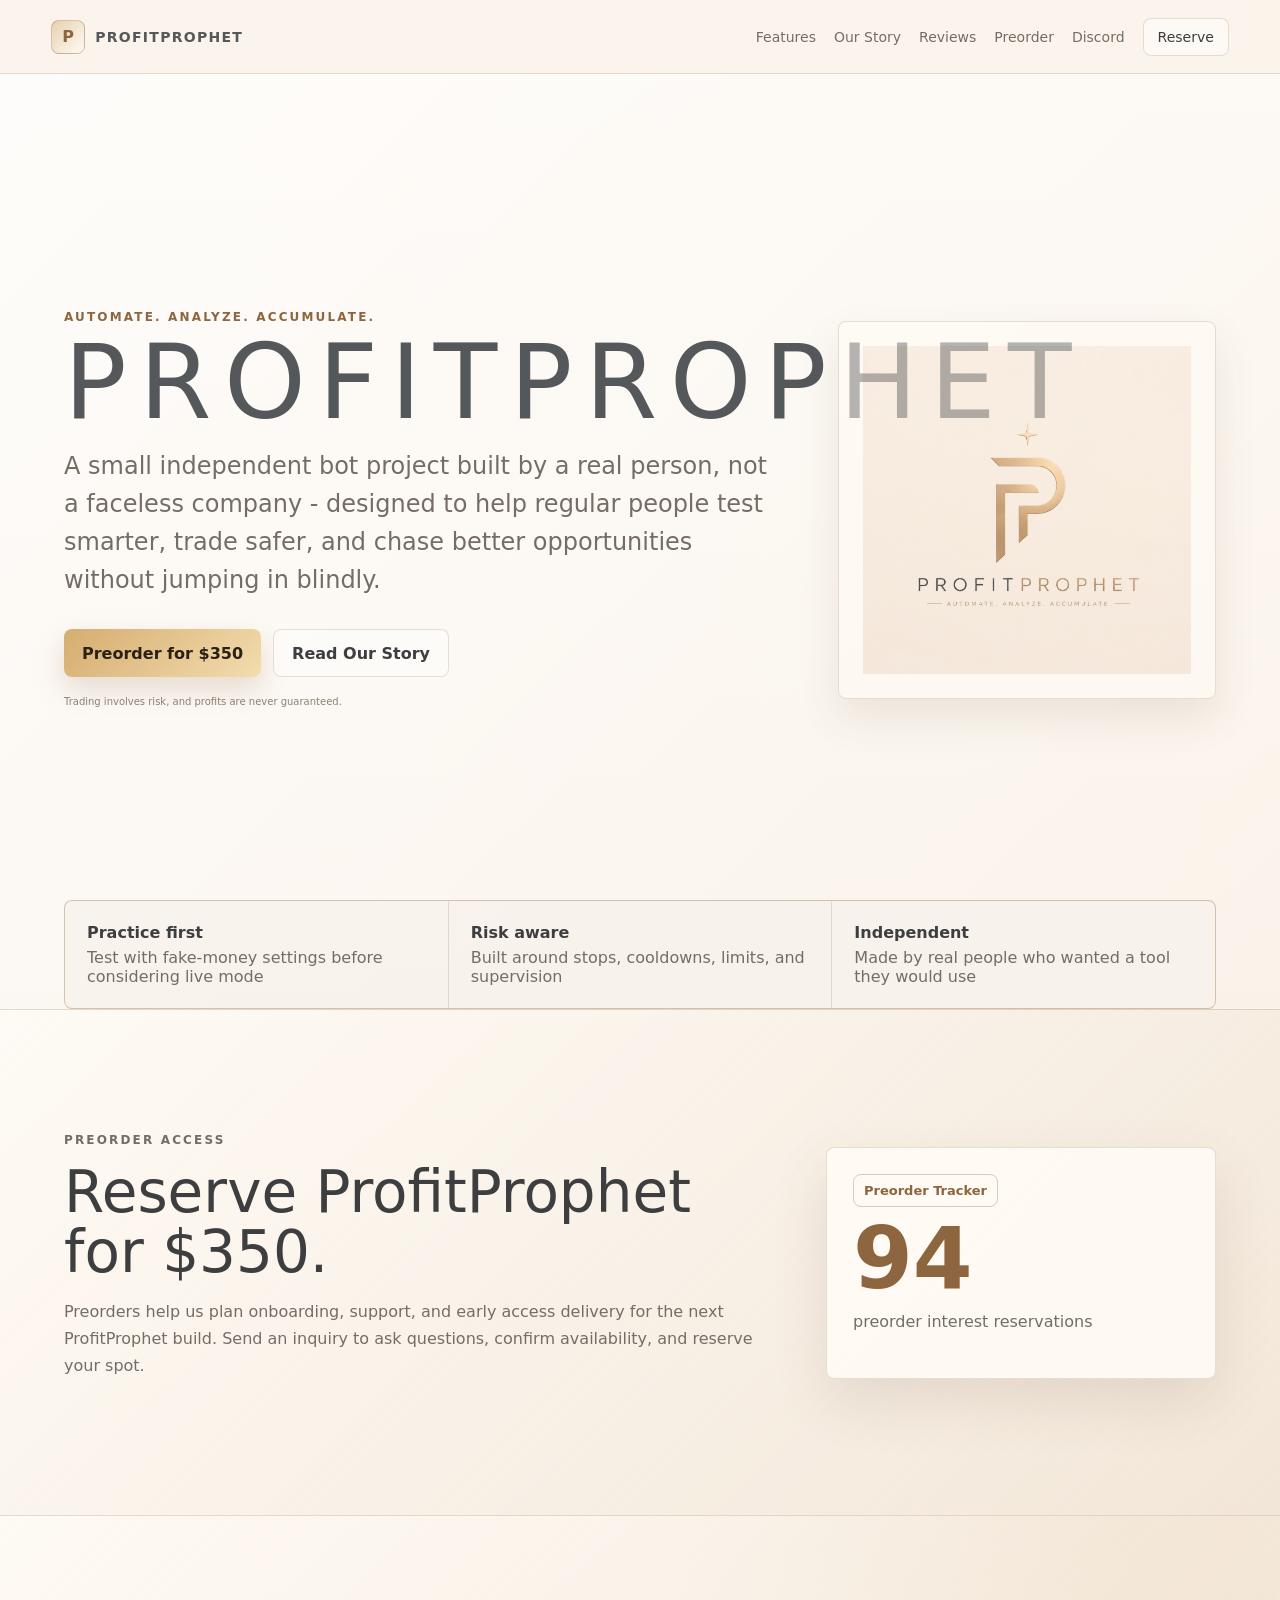
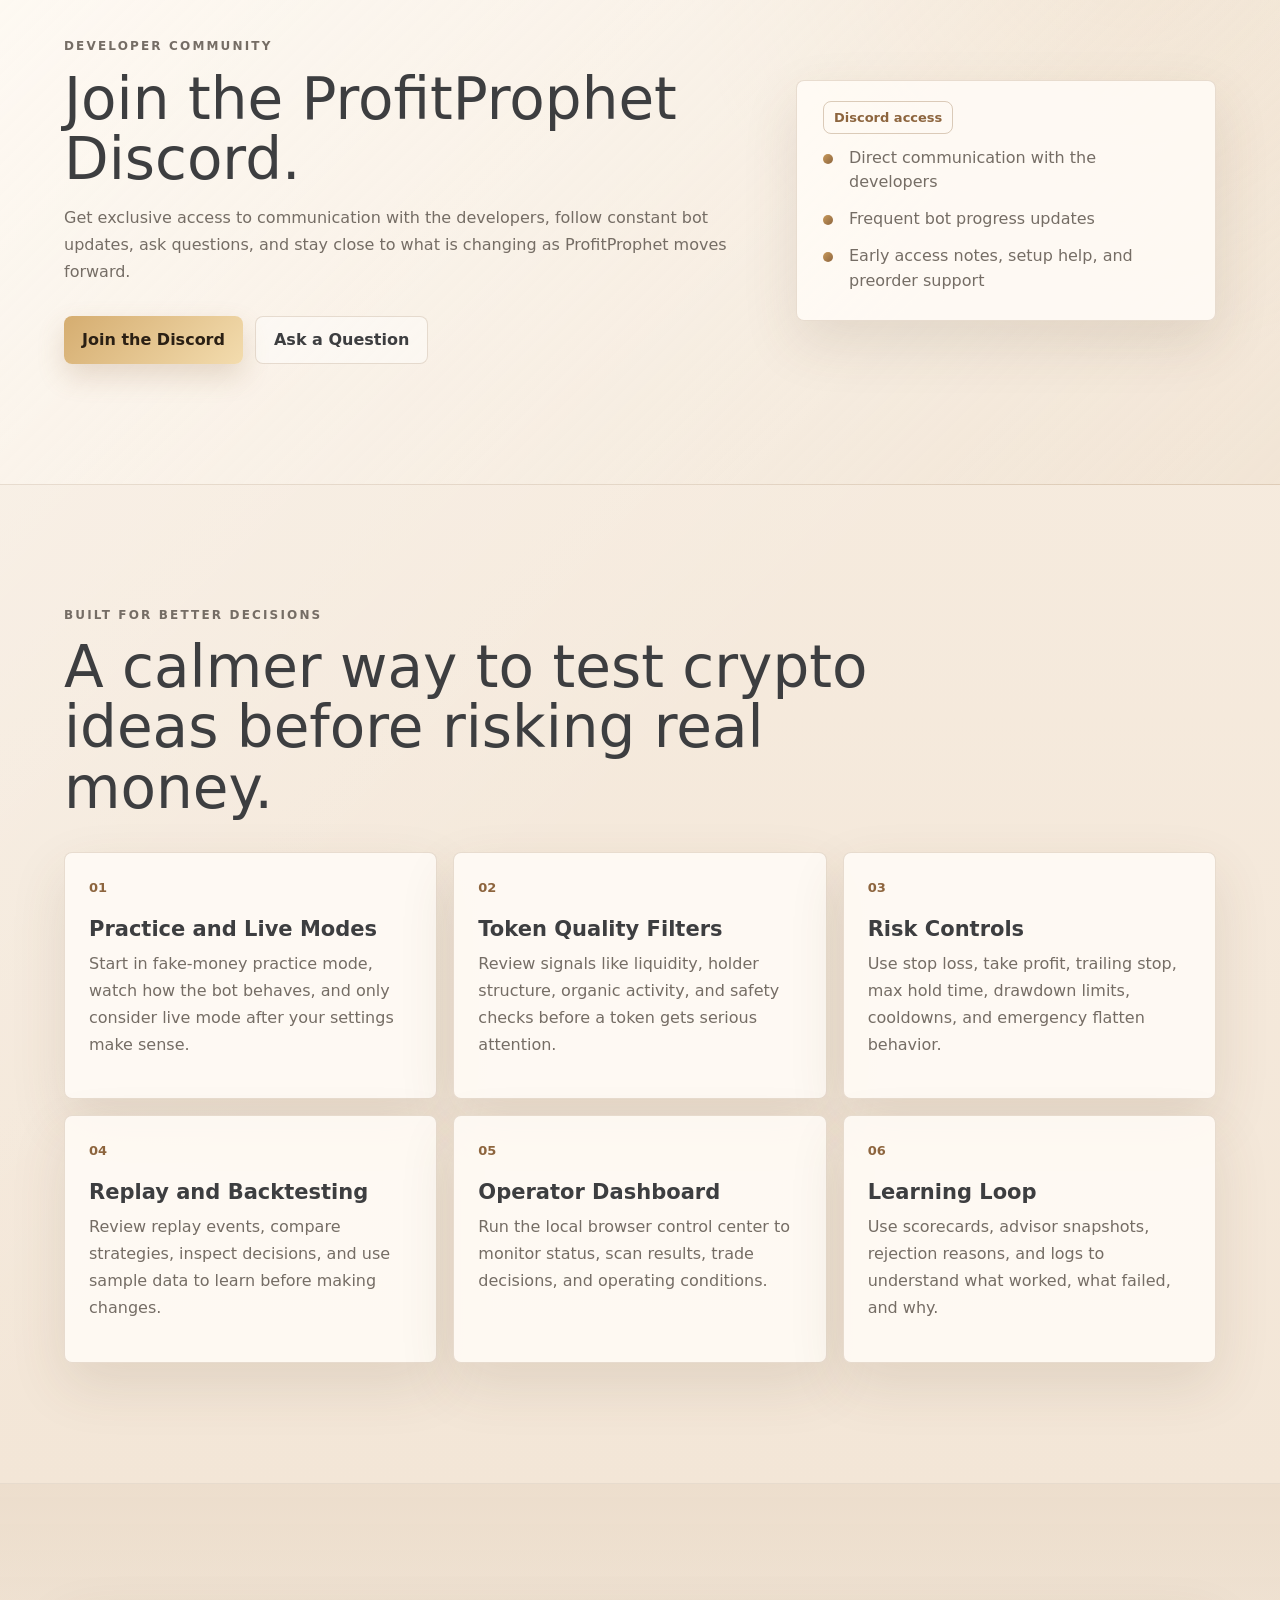
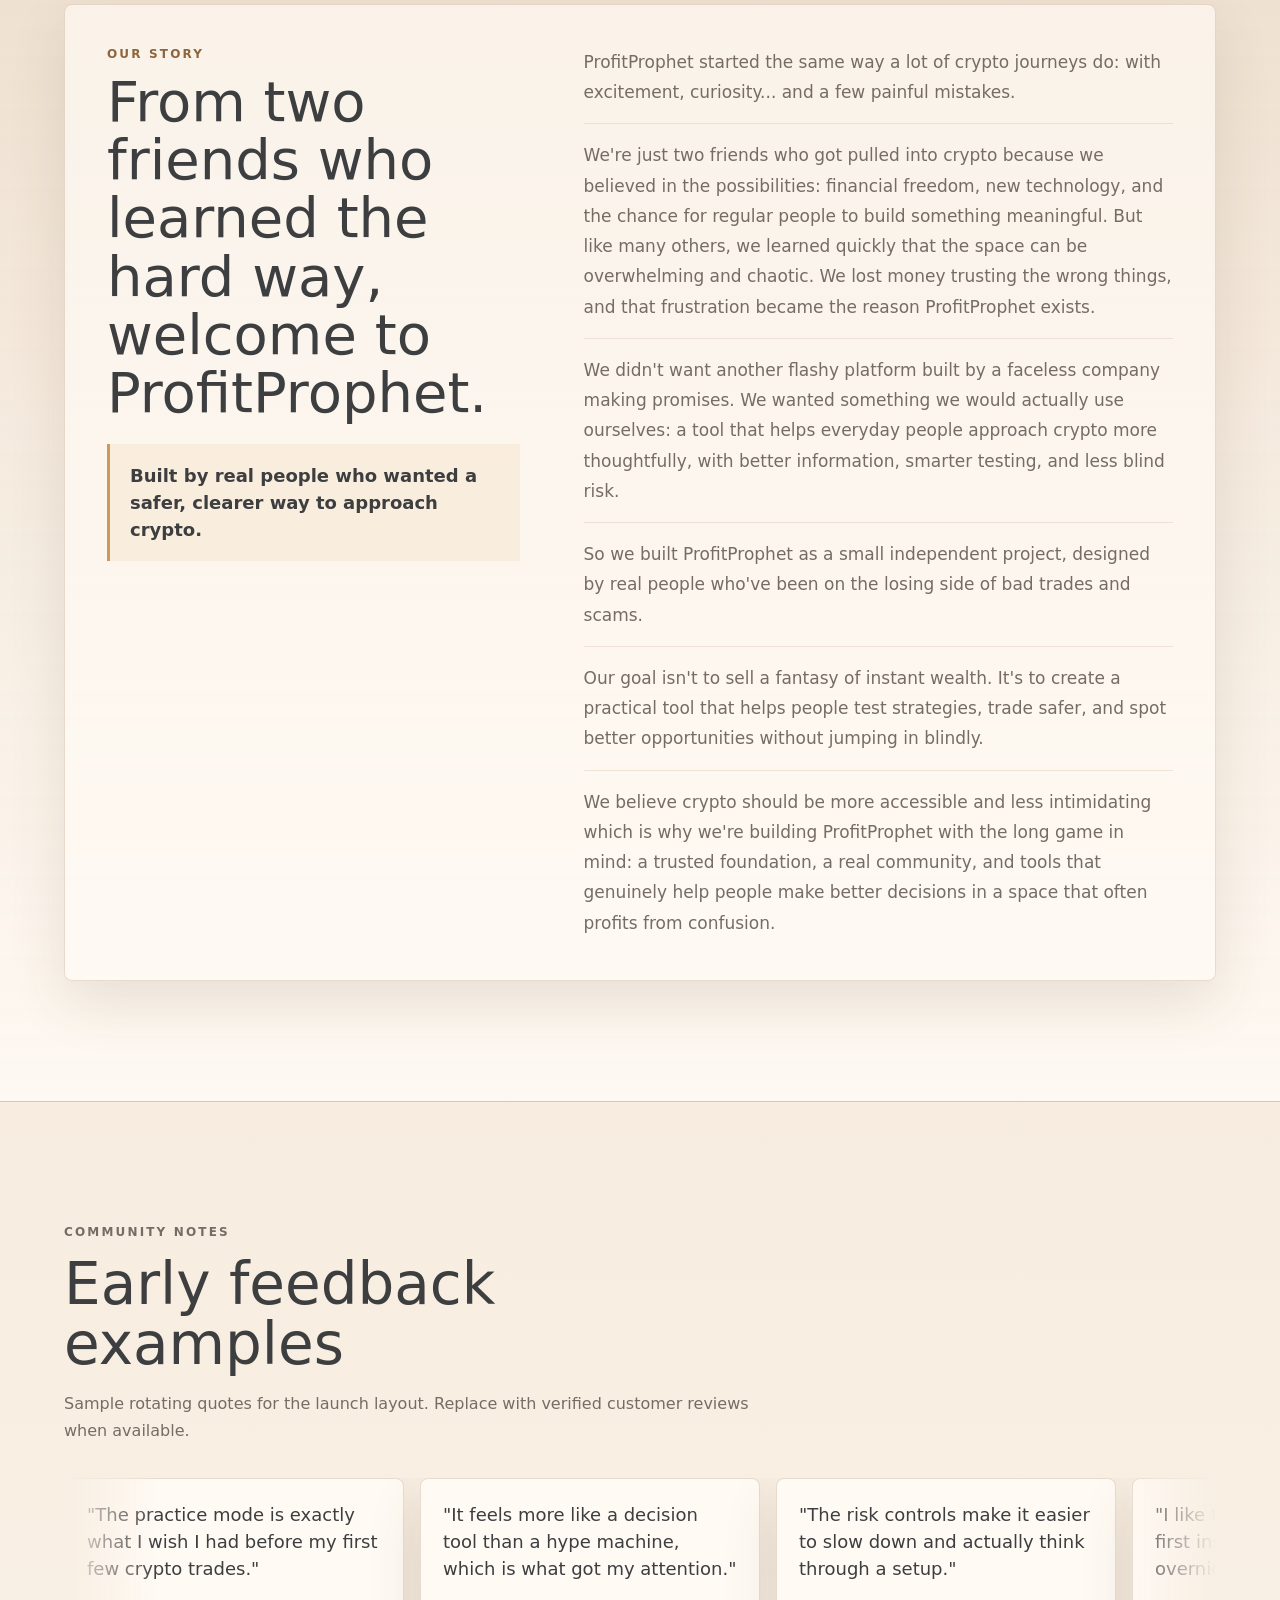
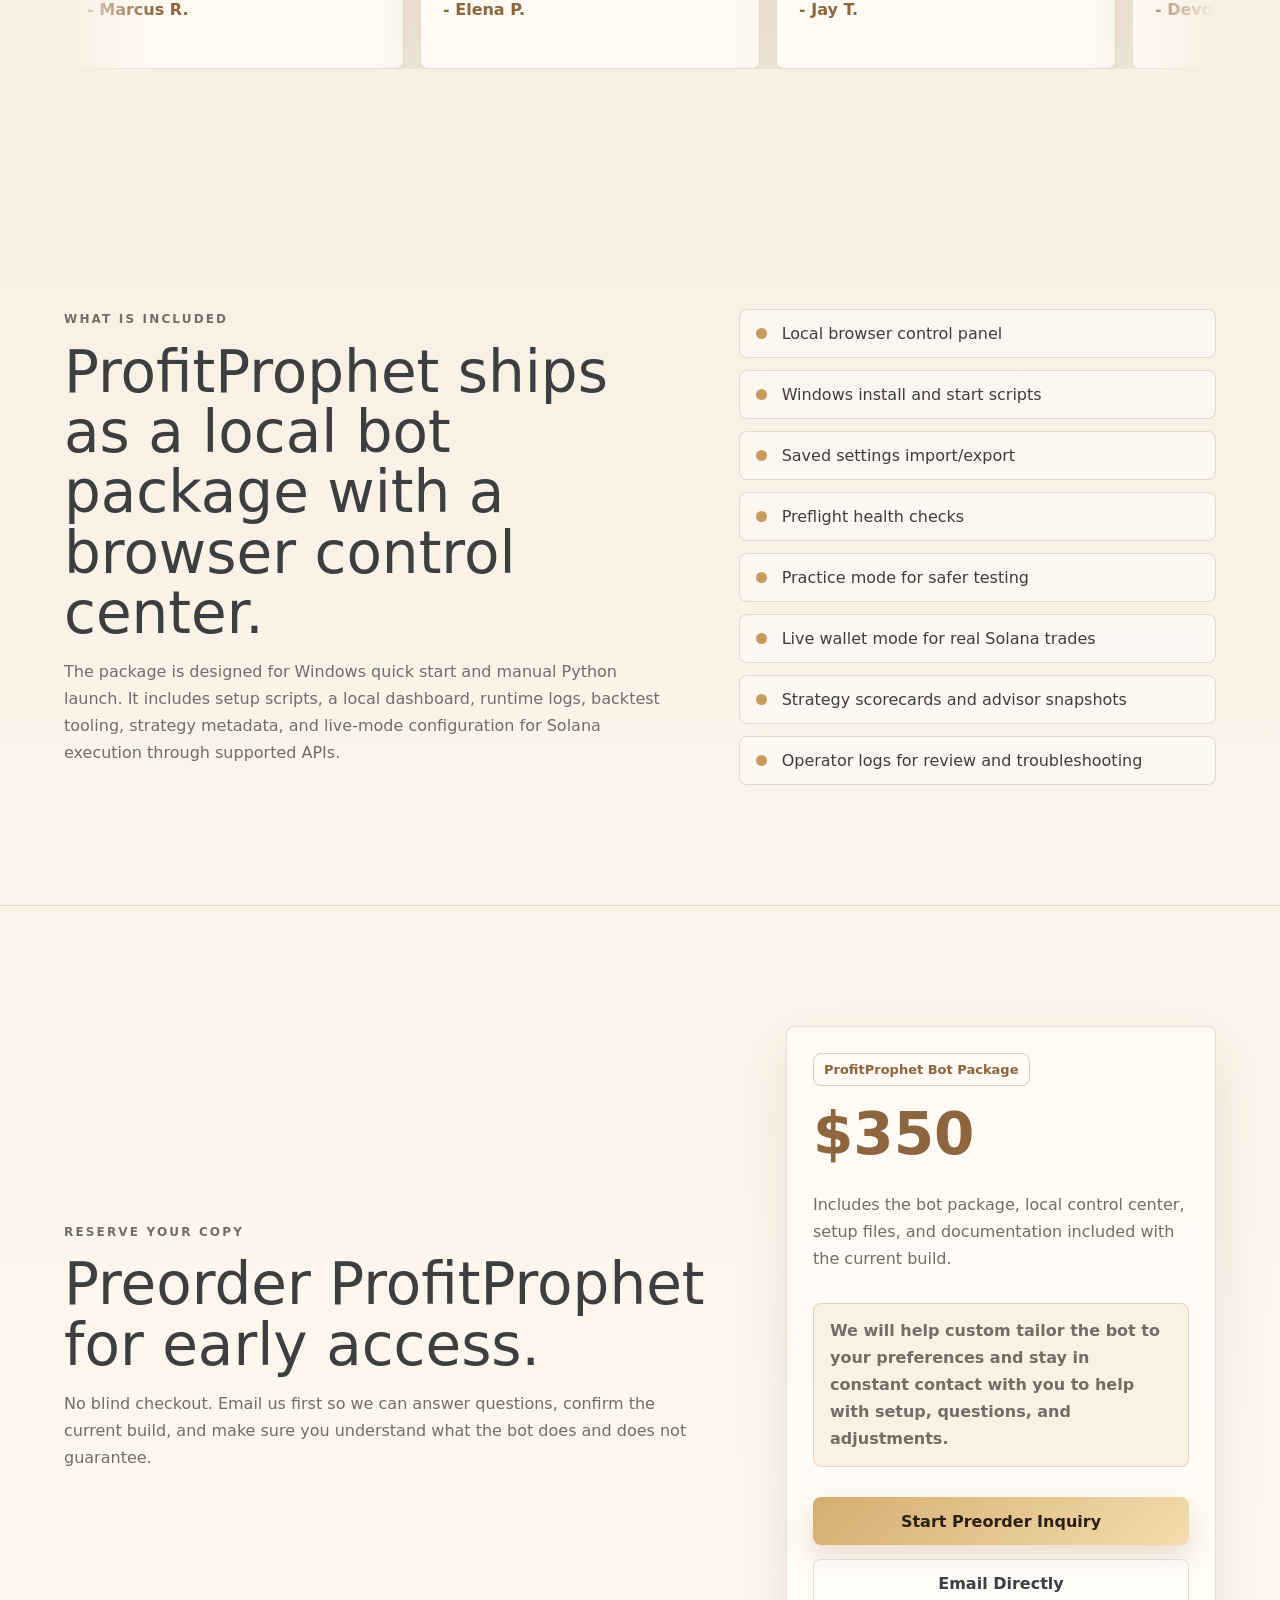
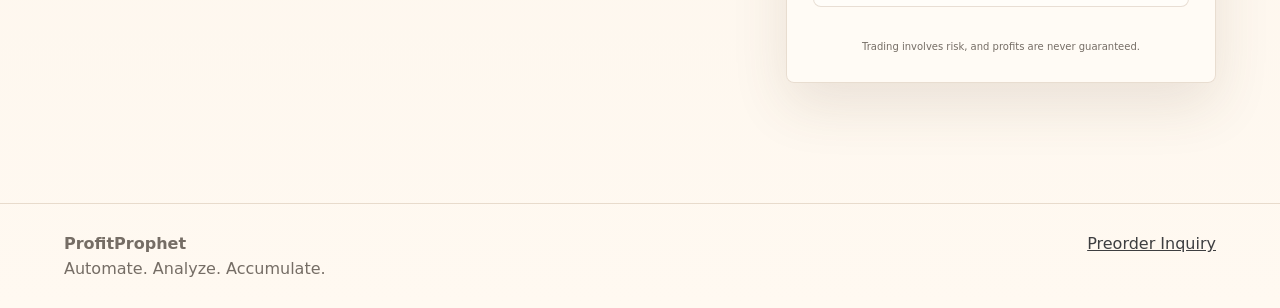
==== commit 534b8073: "Add files via upload" ====
--- a/index.html
+++ b/index.html
@@ -3,26 +3,22 @@
 <head>
   <meta charset="utf-8">
   <meta name="viewport" content="width=device-width, initial-scale=1">
-  <title>ProfitProphet | Reserve Premium Solana Bot Access for $297</title>
-  <meta name="description" content="ProfitProphet is a local Solana trading bot package with practice mode, paper mode, live-mode setup, Jupiter execution support, token discovery, risk controls, telemetry, replay tools, and a browser control center. Reserve ProfitProphet for $297.">
+  <title>ProfitProphet | Crypto Bot Preorders</title>
+  <meta name="description" content="ProfitProphet is a small independent crypto bot project for smarter testing, safer trading habits, and better opportunity spotting.">
   <link rel="stylesheet" href="styles.css">
-  <script defer src="script.js"></script>
 </head>
 <body>
   <header class="site-header">
     <a class="brand" href="index.html" aria-label="ProfitProphet home">
-      <span class="brand-mark logo-badge"><img src="profitprophet-nav-mark.png" alt="" aria-hidden="true"></span>
+      <span class="brand-mark">P</span>
       <span class="brand-name">ProfitProphet</span>
     </a>
     <nav class="nav" aria-label="Primary navigation">
+      <a href="#features">Features</a>
       <a href="#story">Our Story</a>
+      <a href="#reviews">Reviews</a>
       <a href="#preorder">Preorder</a>
-      <a href="#community">Discord</a>
-      <a href="#capabilities">Capabilities</a>
-      <a href="#workflow">Workflow</a>
-      <a href="#included">Included</a>
-      <a href="#requirements">Requirements</a>
-      <a href="#faq">FAQ</a>
+      <a href="#discord">Discord</a>
       <a class="nav-button" href="inquiry.html">Reserve</a>
     </nav>
   </header>
@@ -30,283 +26,170 @@
   <main>
     <section class="hero">
       <div class="hero-copy">
-        <p class="eyebrow">Premium local bot preorder</p>
-        <h1>A cleaner way to test Solana trading ideas.</h1>
-        <p class="hero-lede">ProfitProphet is a local bot package built for people who want a more organized way to scan tokens, test settings, manage risk, and review decisions before considering live trades.</p>
-        <div class="hero-proof" aria-label="Quick highlights">
-          <span>Practice + paper modes</span>
-          <span>Local dashboard</span>
-          <span>Risk guardrails</span>
-          <span>$297 preorder reserve</span>
-        </div>
+        <p class="eyebrow">Automate. Analyze. Accumulate.</p>
+        <h1>ProfitProphet</h1>
+        <p class="hero-lede">A small independent bot project built by a real person, not a faceless company - designed to help regular people test smarter, trade safer, and chase better opportunities without jumping in blindly.</p>
         <div class="hero-actions">
-          <a class="button primary" href="inquiry.html">Reserve ProfitProphet — $297</a>
-          <a class="button secondary" href="#capabilities">See Capabilities</a>
-        </div>
-        <p class="fine-print">Crypto trading is risky. ProfitProphet is software, not financial advice, and profits are never guaranteed.</p>
-      </div>
-
-      <aside class="hero-card" aria-label="ProfitProphet package summary">
-        <img src="profitprophet-logo-cropped.png" alt="ProfitProphet logo" class="hero-logo">
-        <div class="price-panel">
-          <span>Preorder reserve</span>
-          <strong>$297</strong>
-          <p>Reserve your spot for the next ProfitProphet build. Email first for availability, onboarding, and delivery details.</p>
-        </div>
-      </aside>
-    </section>
-
-    <section class="trust-strip" aria-label="ProfitProphet highlights">
-      <article>
-        <strong>Start safely</strong>
-        <span>Use practice and paper modes before any live wallet setup.</span>
-      </article>
-      <article>
-        <strong>See what happened</strong>
-        <span>Review positions, skipped trades, logs, and system health.</span>
-      </article>
-      <article>
-        <strong>Manage risk</strong>
-        <span>Configure limits, cooldowns, stops, and max trade sizing.</span>
-      </article>
-      <article>
-        <strong>Keep it simple</strong>
-        <span>One $297 preorder reserve price.</span>
-      </article>
-    </section>
-
-    <section id="story" class="section story-section">
-      <div class="story-layout">
-        <div class="story-intro">
-          <p class="eyebrow">Our story</p>
-          <h2>From two friends who learned the hard way, welcome to ProfitProphet.</h2>
-          <p class="story-lede">ProfitProphet started the same way a lot of crypto journeys do: with excitement, curiosity, and a few painful mistakes.</p>
-        </div>
-
-        <div class="story-card">
-          <p>We are two friends who got pulled into crypto because we believed in the possibilities: financial freedom, new technology, and the chance for regular people to build something meaningful. But like many others, we learned quickly that the space can be overwhelming and chaotic.</p>
-          <p>We lost money trusting the wrong things. That frustration became the reason ProfitProphet exists.</p>
-          <p>We did not want another flashy platform built by a faceless company making promises. We wanted something we would actually use ourselves: a tool that helps everyday people approach crypto more thoughtfully, with better information, smarter testing, and less blind risk.</p>
-          <p>So we built ProfitProphet as a small independent project, designed by real people who have been on the losing side of bad trades and scams.</p>
-          <p>Our goal is not to sell a fantasy of instant wealth. It is to create a practical tool that helps people test strategies, trade safer, and spot better opportunities without jumping in blindly.</p>
-          <p>We believe crypto should be more accessible and less intimidating. That is why we are building ProfitProphet with the long game in mind: a trusted foundation, a real community, and tools that genuinely help people make better decisions in a space that often profits from confusion.</p>
-          <div class="founder-note">
-            <span>Built by two friends</span>
-            <strong>Independent, practical, and made for everyday traders.</strong>
-          </div>
-        </div>
-      </div>
-    </section>
-
-    <section id="preorder" class="section preorder-section">
-      <div class="preorder-copy">
-        <p class="eyebrow">Early access preorder</p>
-        <h2>Reserve ProfitProphet for $297.</h2>
+          <a class="button primary" href="inquiry.html">Preorder for $350</a>
+          <a class="button secondary" href="#story">Read Our Story</a>
+        </div>
+        <p class="fine-print">Trading involves risk, and profits are never guaranteed.</p>
+      </div>
+      <div class="hero-logo-panel" aria-hidden="true">
+        <img src="profitprophet-logo.png" alt="">
+      </div>
+    </section>
+
+    <section class="trust-strip" aria-label="Highlights">
+      <div><strong>Practice first</strong><span>Test with fake-money settings before considering live mode</span></div>
+      <div><strong>Risk aware</strong><span>Built around stops, cooldowns, limits, and supervision</span></div>
+      <div><strong>Independent</strong><span>Made by real people who wanted a tool they would use</span></div>
+    </section>
+
+    <section id="preorder" class="section preorder-band">
+      <div>
+        <p class="eyebrow">Preorder access</p>
+        <h2>Reserve ProfitProphet for $350.</h2>
         <p>Preorders help us plan onboarding, support, and early access delivery for the next ProfitProphet build. Send an inquiry to ask questions, confirm availability, and reserve your spot.</p>
-        <div class="hero-actions">
-          <a class="button primary" href="inquiry.html">Reserve Your Spot</a>
-          <a class="button secondary" href="mailto:profitprophetbot@gmail.com?subject=ProfitProphet%20%24297%20Preorder%20Inquiry&body=Hi%2C%20I%27m%20interested%20in%20reserving%20ProfitProphet%20for%20%24297.%20Please%20send%20availability%2C%20payment%20options%2C%20delivery%20details%2C%20and%20setup%20requirements.">Email Preorder Inquiry</a>
-        </div>
-      </div>
-
-      <aside class="preorder-tracker" aria-label="ProfitProphet preorder tracker">
+      </div>
+      <div class="counter-card">
         <span class="badge">Preorder Tracker</span>
-        <strong>94</strong>
-        <p>preorder interest reserved</p>
-        <div class="tracker-bar" aria-hidden="true"><span></span></div>
-        <small>Interest count is shown to help visitors understand current demand and early-access planning.</small>
-      </aside>
-    </section>
-
-    <section id="community" class="section community-section">
-      <div class="community-copy">
-        <p class="eyebrow">Private Discord access</p>
-        <h2>Join the ProfitProphet Discord for developer updates.</h2>
-        <p>Get closer access to the people building ProfitProphet, follow constant bot updates, ask preorder questions, and see what is changing as the project moves forward.</p>
+        <strong id="preorder-count">94</strong>
+        <p>preorder interest reservations</p>
+      </div>
+    </section>
+
+    <section id="discord" class="section discord-band">
+      <div>
+        <p class="eyebrow">Developer community</p>
+        <h2>Join the ProfitProphet Discord.</h2>
+        <p>Get exclusive access to communication with the developers, follow constant bot updates, ask questions, and stay close to what is changing as ProfitProphet moves forward.</p>
         <div class="hero-actions">
           <a class="button primary" href="https://discord.gg/mms4vBKyPU" target="_blank" rel="noopener noreferrer">Join the Discord</a>
-          <a class="button secondary" href="#faq">Read FAQ</a>
-        </div>
-      </div>
-
-      <div class="community-card" aria-label="ProfitProphet Discord benefits">
-        <span class="badge">Community access</span>
-        <ul class="community-list">
-          <li>Exclusive communication with the developers</li>
-          <li>Constant updates on bot progress and changes</li>
-          <li>Early access notes, onboarding details, and preorder support</li>
+          <a class="button secondary" href="inquiry.html">Ask a Question</a>
+        </div>
+      </div>
+      <div class="discord-card">
+        <span class="badge">Discord access</span>
+        <ul>
+          <li>Direct communication with the developers</li>
+          <li>Frequent bot progress updates</li>
+          <li>Early access notes, setup help, and preorder support</li>
         </ul>
       </div>
     </section>
 
-    <section id="capabilities" class="section">
-      <div class="section-heading centered-heading">
-        <p class="eyebrow">Bot capabilities</p>
-        <h2>Everything follows a clear scan, test, manage, review flow.</h2>
-        <p>ProfitProphet is designed to help you work through trading decisions more carefully. It does not promise winning trades, but it does give you tools to test settings, filter candidates, track outcomes, and reduce emotional clicking.</p>
-      </div>
-
-      <div class="card-grid three">
-        <article class="card capability-card">
-          <span class="card-number">01</span>
-          <h3>Practice + Paper Modes</h3>
-          <p>Start with simulated trading, then paper trade using live market data before thinking about small supervised live trades.</p>
-        </article>
-        <article class="card capability-card">
-          <span class="card-number">02</span>
-          <h3>Token Discovery</h3>
-          <p>Use supported Solana sources such as Jupiter, DEX Screener, optional Birdeye-style sources, cached candidates, and watchlists when configured.</p>
-        </article>
-        <article class="card capability-card">
-          <span class="card-number">03</span>
-          <h3>Entry Filtering</h3>
-          <p>Review liquidity, holder rules, source confidence, quote freshness, price impact, token cooldowns, and clear rejection reasons.</p>
-        </article>
-        <article class="card capability-card">
-          <span class="card-number">04</span>
+    <section id="features" class="section">
+      <div class="section-heading">
+        <p class="eyebrow">Built for better decisions</p>
+        <h2>A calmer way to test crypto ideas before risking real money.</h2>
+      </div>
+      <div class="feature-grid">
+        <article>
+          <span class="icon">01</span>
+          <h3>Practice and Live Modes</h3>
+          <p>Start in fake-money practice mode, watch how the bot behaves, and only consider live mode after your settings make sense.</p>
+        </article>
+        <article>
+          <span class="icon">02</span>
+          <h3>Token Quality Filters</h3>
+          <p>Review signals like liquidity, holder structure, organic activity, and safety checks before a token gets serious attention.</p>
+        </article>
+        <article>
+          <span class="icon">03</span>
           <h3>Risk Controls</h3>
-          <p>Configure stop loss, take profit, trailing stop, max positions, max trade size, daily loss limits, drawdown limits, and cooldowns.</p>
-        </article>
-        <article class="card capability-card">
-          <span class="card-number">05</span>
-          <h3>Jupiter Execution Setup</h3>
-          <p>Live-mode setup is designed around Jupiter quote and swap configuration with slippage, price-impact, RPC health, and preflight checks.</p>
-        </article>
-        <article class="card capability-card">
-          <span class="card-number">06</span>
-          <h3>Dashboard + Telemetry</h3>
-          <p>Use a local browser dashboard to monitor positions, logs, skipped trades, source performance, strategy behavior, equity curve, and runtime events.</p>
-        </article>
-      </div>
-    </section>
-
-    <section id="workflow" class="section panel-section">
-      <div class="section-heading centered-heading">
-        <p class="eyebrow">Simple workflow</p>
-        <h2>A premium tool with a local-business setup feel.</h2>
-        <p>The site, product, and purchase process all follow one straightforward path: ask questions first, install locally, practice, paper test, then proceed carefully.</p>
-      </div>
-
-      <div class="step-list">
-        <article class="step-card">
-          <span>1</span>
-          <div>
-            <h3>Email first</h3>
-            <p>Ask questions, confirm the current build, and make sure the package fits how you plan to use it.</p>
-          </div>
-        </article>
-        <article class="step-card">
-          <span>2</span>
-          <div>
-            <h3>Install locally</h3>
-            <p>Run the bot files on your own machine and open the local browser control center.</p>
-          </div>
-        </article>
-        <article class="step-card">
-          <span>3</span>
-          <div>
-            <h3>Practice and paper test</h3>
-            <p>Review entries, exits, rejected trades, limits, logs, and settings before putting real funds at risk.</p>
-          </div>
-        </article>
-        <article class="step-card">
-          <span>4</span>
-          <div>
-            <h3>Go slow if live</h3>
-            <p>Only after testing, use small supervised live trades with your own wallet, API keys, RPC, SOL, and USDC.</p>
-          </div>
-        </article>
-      </div>
-    </section>
-
-    <section id="included" class="section split-section">
-      <div class="section-copy">
+          <p>Use stop loss, take profit, trailing stop, max hold time, drawdown limits, cooldowns, and emergency flatten behavior.</p>
+        </article>
+        <article>
+          <span class="icon">04</span>
+          <h3>Replay and Backtesting</h3>
+          <p>Review replay events, compare strategies, inspect decisions, and use sample data to learn before making changes.</p>
+        </article>
+        <article>
+          <span class="icon">05</span>
+          <h3>Operator Dashboard</h3>
+          <p>Run the local browser control center to monitor status, scan results, trade decisions, and operating conditions.</p>
+        </article>
+        <article>
+          <span class="icon">06</span>
+          <h3>Learning Loop</h3>
+          <p>Use scorecards, advisor snapshots, rejection reasons, and logs to understand what worked, what failed, and why.</p>
+        </article>
+      </div>
+    </section>
+
+    <section id="story" class="section story">
+      <div class="story-panel">
+        <div class="story-intro">
+          <p class="eyebrow">Our Story</p>
+          <h2>From two friends who learned the hard way, welcome to ProfitProphet.</h2>
+          <p class="story-callout">Built by real people who wanted a safer, clearer way to approach crypto.</p>
+        </div>
+        <div class="story-copy">
+          <p>ProfitProphet started the same way a lot of crypto journeys do: with excitement, curiosity... and a few painful mistakes.</p>
+          <p>We're just two friends who got pulled into crypto because we believed in the possibilities: financial freedom, new technology, and the chance for regular people to build something meaningful. But like many others, we learned quickly that the space can be overwhelming and chaotic. We lost money trusting the wrong things, and that frustration became the reason ProfitProphet exists.</p>
+          <p>We didn't want another flashy platform built by a faceless company making promises. We wanted something we would actually use ourselves: a tool that helps everyday people approach crypto more thoughtfully, with better information, smarter testing, and less blind risk.</p>
+          <p>So we built ProfitProphet as a small independent project, designed by real people who've been on the losing side of bad trades and scams.</p>
+          <p>Our goal isn't to sell a fantasy of instant wealth. It's to create a practical tool that helps people test strategies, trade safer, and spot better opportunities without jumping in blindly.</p>
+          <p>We believe crypto should be more accessible and less intimidating which is why we're building ProfitProphet with the long game in mind: a trusted foundation, a real community, and tools that genuinely help people make better decisions in a space that often profits from confusion.</p>
+        </div>
+      </div>
+    </section>
+
+    <section id="reviews" class="section reviews">
+      <div class="section-heading compact-heading">
+        <p class="eyebrow">Community notes</p>
+        <h2>Early feedback examples</h2>
+        <p>Sample rotating quotes for the launch layout. Replace with verified customer reviews when available.</p>
+      </div>
+      <div class="review-marquee" aria-label="Sample review carousel">
+        <div class="review-track">
+          <article><p>"The practice mode is exactly what I wish I had before my first few crypto trades."</p><span>- Marcus R.</span></article>
+          <article><p>"It feels more like a decision tool than a hype machine, which is what got my attention."</p><span>- Elena P.</span></article>
+          <article><p>"The risk controls make it easier to slow down and actually think through a setup."</p><span>- Jay T.</span></article>
+          <article><p>"I like that the focus is testing first instead of promising overnight wins."</p><span>- Devon K.</span></article>
+          <article><p>"The dashboard makes token scans easier to understand without staring at chaos all day."</p><span>- Priya S.</span></article>
+          <article><p>"The practice mode is exactly what I wish I had before my first few crypto trades."</p><span>- Marcus R.</span></article>
+          <article><p>"It feels more like a decision tool than a hype machine, which is what got my attention."</p><span>- Elena P.</span></article>
+          <article><p>"The risk controls make it easier to slow down and actually think through a setup."</p><span>- Jay T.</span></article>
+          <article><p>"I like that the focus is testing first instead of promising overnight wins."</p><span>- Devon K.</span></article>
+          <article><p>"The dashboard makes token scans easier to understand without staring at chaos all day."</p><span>- Priya S.</span></article>
+        </div>
+      </div>
+    </section>
+
+    <section class="section split">
+      <div>
         <p class="eyebrow">What is included</p>
-        <h2>The current ProfitProphet preorder for $297.</h2>
-        <p>The offer is intentionally simple: one current preorder price, one clear reservation process, and a setup-first conversation before purchase.</p>
-        <a class="button primary" href="inquiry.html">Reserve Your Spot</a>
-      </div>
-      <div class="list-card">
-        <ul class="check-list">
-          <li>ProfitProphet bot package files</li>
-          <li>Local browser control center</li>
-          <li>Practice and paper trading workflow</li>
-          <li>Supported token discovery configuration</li>
-          <li>Risk settings and live preflight checks</li>
-          <li>Jupiter-based Solana execution setup path</li>
-          <li>Logs, telemetry, skipped-trade review, and equity curve tracking</li>
-          <li>Replay/backtest tools for reviewing settings</li>
-          <li>Setup files and documentation</li>
-          <li>Single $297 preorder reserve price</li>
-        </ul>
-      </div>
-    </section>
-
-    <section id="requirements" class="section requirements-section">
-      <div class="section-heading centered-heading">
-        <p class="eyebrow">Live-mode requirements</p>
-        <h2>What you may need before live trading.</h2>
-        <p>You can start with practice and paper mode first. Live trading requires additional setup and should only be done with money you can afford to lose.</p>
-      </div>
-
-      <div class="card-grid four">
-        <article class="card mini-card">
-          <h3>Wallet</h3>
-          <p>A Solana wallet you control. Never share seed phrases or private keys by email.</p>
-        </article>
-        <article class="card mini-card">
-          <h3>SOL + USDC</h3>
-          <p>SOL for network fees and USDC for live trade sizing if you choose to connect live mode.</p>
-        </article>
-        <article class="card mini-card">
-          <h3>Jupiter access</h3>
-          <p>A Jupiter API/key setup for quote and swap execution paths when using live features.</p>
-        </article>
-        <article class="card mini-card">
-          <h3>Reliable RPC</h3>
-          <p>A dependable Solana RPC provider is recommended for better live-mode reliability.</p>
-        </article>
-      </div>
-    </section>
-
-    <section id="reserve" class="section price-section">
+        <h2>ProfitProphet ships as a local bot package with a browser control center.</h2>
+        <p>The package is designed for Windows quick start and manual Python launch. It includes setup scripts, a local dashboard, runtime logs, backtest tooling, strategy metadata, and live-mode configuration for Solana execution through supported APIs.</p>
+      </div>
+      <ul class="check-list">
+        <li>Local browser control panel</li>
+        <li>Windows install and start scripts</li>
+        <li>Saved settings import/export</li>
+        <li>Preflight health checks</li>
+        <li>Practice mode for safer testing</li>
+        <li>Live wallet mode for real Solana trades</li>
+        <li>Strategy scorecards and advisor snapshots</li>
+        <li>Operator logs for review and troubleshooting</li>
+      </ul>
+    </section>
+
+    <section class="section pricing">
       <div class="price-copy">
-        <p class="eyebrow">One clear preorder price</p>
-        <h2>$297 to reserve. No other plans.</h2>
-        <p>Email first so the preorder details, setup expectations, bot capabilities, delivery timing, and risk warnings are clear before you reserve.</p>
+        <p class="eyebrow">Reserve your copy</p>
+        <h2>Preorder ProfitProphet for early access.</h2>
+        <p>No blind checkout. Email us first so we can answer questions, confirm the current build, and make sure you understand what the bot does and does not guarantee.</p>
       </div>
       <div class="price-card">
-        <span class="badge">ProfitProphet preorder</span>
-        <strong>$297</strong>
-        <p>Reserve your spot for the next build. No monthly tiers listed. No profit guarantees.</p>
-        <a class="button primary full" href="inquiry.html">Reserve Your Spot</a>
-        <a class="button secondary full" href="mailto:profitprophetbot@gmail.com?subject=ProfitProphet%20%24297%20Preorder%20Inquiry&body=Hi%2C%20I%27m%20interested%20in%20reserving%20ProfitProphet%20for%20%24297.%20Please%20send%20availability%2C%20payment%20options%2C%20delivery%20details%2C%20and%20setup%20requirements.">Email Directly</a>
-        <p class="fine-print center">Never email wallet secrets, private keys, seed phrases, or API secrets.</p>
-      </div>
-    </section>
-
-    <section id="faq" class="section faq-section">
-      <div class="section-heading centered-heading">
-        <p class="eyebrow">FAQ</p>
-        <h2>Before you buy.</h2>
-      </div>
-      <div class="faq-grid">
-        <article class="card faq-card">
-          <h3>Does it guarantee profits?</h3>
-          <p>No. Crypto trading is risky, especially meme coins. ProfitProphet is a tool for structure, testing, and review — not a promise of profit.</p>
-        </article>
-        <article class="card faq-card">
-          <h3>Can I use it without live trading?</h3>
-          <p>Yes. The recommended starting point is practice mode, then paper mode, before any live wallet setup.</p>
-        </article>
-        <article class="card faq-card">
-          <h3>Are there other pricing plans?</h3>
-          <p>No. The current website lists one simple offer: $297 to reserve your preorder spot.</p>
-        </article>
-        <article class="card faq-card">
-          <h3>Do I need APIs?</h3>
-          <p>Practice mode can be used first. Live mode may require a Jupiter setup, a reliable Solana RPC, SOL for fees, and USDC for trades.</p>
-        </article>
+        <span class="badge">ProfitProphet Bot Package</span>
+        <h3>$350</h3>
+        <p>Includes the bot package, local control center, setup files, and documentation included with the current build.</p>
+        <p class="support-note">We will help custom tailor the bot to your preferences and stay in constant contact with you to help with setup, questions, and adjustments.</p>
+        <a class="button primary full" href="inquiry.html">Start Preorder Inquiry</a>
+        <a class="button secondary full" href="mailto:profitprophet143@gmail.com?subject=ProfitProphet%20Preorder%20Inquiry&body=Hi%2C%20I%27m%20interested%20in%20preordering%20ProfitProphet%20for%20%24350.%20Please%20send%20availability%2C%20payment%20options%2C%20and%20delivery%20details.">Email Directly</a>
+        <p class="fine-print card-print">Trading involves risk, and profits are never guaranteed.</p>
       </div>
     </section>
   </main>
@@ -314,9 +197,9 @@
   <footer class="footer">
     <div>
       <strong>ProfitProphet</strong>
-      <p>Premium local-style Solana bot preorder. Test first. Trade carefully.</p>
+      <p>Automate. Analyze. Accumulate.</p>
     </div>
-    <a href="inquiry.html">Reserve Now</a>
+    <a href="inquiry.html">Preorder Inquiry</a>
   </footer>
 </body>
 </html>
--- a/styles.css
+++ b/styles.css
@@ -1,663 +1,488 @@
 :root {
-  --ivory: #fff8ea;
-  --ivory-2: #f7ecd6;
-  --linen: #efe0c4;
-  --linen-2: #e4c99d;
-  --walnut: #2c2118;
-  --walnut-2: #5d4632;
-  --muted: #7a6b5d;
-  --forest: #245946;
-  --forest-2: #183d31;
-  --sage: #dfe9df;
-  --champagne: #d6a951;
-  --champagne-2: #f0d9a1;
-  --line: rgba(73, 47, 25, 0.14);
-  --line-strong: rgba(73, 47, 25, 0.24);
-  --card: rgba(255, 252, 244, 0.86);
-  --card-soft: rgba(255, 252, 244, 0.66);
-  --shadow: 0 24px 68px rgba(75, 48, 22, 0.16);
-  --shadow-soft: 0 12px 32px rgba(75, 48, 22, 0.10);
-  --shadow-green: 0 18px 42px rgba(36, 89, 70, 0.20);
-  --radius-sm: 18px;
-  --radius: 30px;
-  --radius-lg: 44px;
-  --content-max: 1180px;
-}
-
-* { box-sizing: border-box; }
-html { scroll-behavior: smooth; }
+  --cream: #fbf4eb;
+  --cream-deep: #eadbc9;
+  --paper: rgba(255, 251, 245, 0.9);
+  --ink: #3d3e40;
+  --muted: #756d65;
+  --charcoal: #55585b;
+  --soft: #b28a62;
+  --gold: #c99a5b;
+  --gold-dark: #8d653e;
+  --line: rgba(141, 101, 62, 0.2);
+  --shadow: 0 22px 56px rgba(94, 67, 40, 0.12);
+}
+
+* {
+  box-sizing: border-box;
+}
+
+html {
+  scroll-behavior: smooth;
+}
+
 body {
   margin: 0;
-  overflow-x: hidden;
-  color: var(--walnut);
   background:
-    radial-gradient(circle at 6% 0%, rgba(214, 169, 81, 0.22), transparent 30rem),
-    radial-gradient(circle at 94% 10%, rgba(36, 89, 70, 0.14), transparent 34rem),
-    linear-gradient(180deg, var(--ivory) 0%, var(--ivory-2) 52%, #f2dfbf 100%);
-  font-family: ui-sans-serif, system-ui, -apple-system, BlinkMacSystemFont, "Segoe UI", Arial, sans-serif;
-}
-
-body::before {
-  content: "";
-  position: fixed;
-  inset: 0;
-  z-index: -1;
-  pointer-events: none;
-  opacity: 0.22;
-  background-image:
-    linear-gradient(rgba(44, 33, 24, 0.045) 1px, transparent 1px),
-    linear-gradient(90deg, rgba(44, 33, 24, 0.045) 1px, transparent 1px);
-  background-size: 58px 58px;
-  mask-image: linear-gradient(180deg, #000, transparent 72%);
-}
-
-a { color: inherit; }
-img { max-width: 100%; }
-h1, h2, h3, p, ul { margin-top: 0; }
-
-main,
-.site-header,
-.footer {
-  width: min(100%, calc(var(--content-max) + 96px));
-  margin-inline: auto;
+    linear-gradient(135deg, rgba(255, 255, 255, 0.78), transparent 38%),
+    linear-gradient(180deg, #fbf4eb 0%, #f3e6d7 46%, #fff9f1 100%);
+  color: var(--ink);
+  font-family: Inter, ui-sans-serif, system-ui, -apple-system, BlinkMacSystemFont, "Segoe UI", sans-serif;
+}
+
+a {
+  color: inherit;
 }
 
 .site-header {
-  position: sticky;
-  top: 14px;
-  z-index: 20;
+  z-index: 10;
   display: flex;
   align-items: center;
   justify-content: space-between;
-  gap: 20px;
-  min-height: 78px;
-  margin-top: 14px;
-  padding: 13px clamp(16px, 3vw, 24px);
-  border: 1px solid var(--line);
-  border-radius: 999px;
-  background: rgba(255, 252, 244, 0.88);
+  gap: 24px;
+  min-height: 74px;
+  padding: 16px clamp(18px, 4vw, 56px);
+  border-bottom: 1px solid var(--line);
+  background: rgba(251, 244, 235, 0.92);
   backdrop-filter: blur(18px);
-  box-shadow: var(--shadow-soft);
 }
 
 .brand {
   display: inline-flex;
   align-items: center;
-  gap: 12px;
-  color: var(--walnut);
-  font-weight: 950;
-  letter-spacing: 0.01em;
+  gap: 10px;
+  color: var(--charcoal);
+  font-weight: 850;
+  letter-spacing: 0.08em;
   text-decoration: none;
-  white-space: nowrap;
+  text-transform: uppercase;
 }
 
 .brand-mark {
   display: grid;
-  width: 44px;
-  height: 44px;
+  width: 34px;
+  height: 34px;
   place-items: center;
-  border-radius: 17px;
-  background: linear-gradient(145deg, var(--forest), var(--forest-2));
-  color: #fff9ec;
-  box-shadow: 0 14px 26px rgba(24, 61, 49, 0.24);
-}
-
-.brand-name { font-size: 15px; }
+  border: 1px solid rgba(143, 102, 61, 0.34);
+  border-radius: 8px;
+  background: linear-gradient(135deg, rgba(213, 174, 113, 0.5), rgba(255, 252, 247, 0.86));
+  color: var(--gold-dark);
+  font-weight: 900;
+  letter-spacing: 0;
+}
+
+.brand-name {
+  font-size: 14px;
+}
 
 .nav {
   display: flex;
   align-items: center;
-  gap: 16px;
+  gap: 18px;
   color: var(--muted);
   font-size: 14px;
 }
 
 .nav a {
   text-decoration: none;
-  transition: color 180ms ease, transform 180ms ease, background 180ms ease;
-}
-
-.nav a:hover {
-  color: var(--walnut);
-  transform: translateY(-1px);
 }
 
 .nav-button {
-  padding: 12px 17px;
-  border-radius: 999px;
-  color: #fff9ec;
-  background: linear-gradient(145deg, var(--forest), var(--forest-2));
-  box-shadow: var(--shadow-green);
+  padding: 10px 14px;
+  border: 1px solid var(--line);
+  border-radius: 8px;
+  color: var(--ink);
+  background: rgba(255, 255, 255, 0.42);
 }
 
 .hero {
   display: grid;
-  grid-template-columns: minmax(0, 1.05fr) minmax(320px, 0.62fr);
-  gap: clamp(34px, 6vw, 76px);
-  align-items: center;
-  min-height: calc(100vh - 112px);
-  padding: clamp(58px, 7vw, 96px) clamp(18px, 4vw, 44px) 44px;
-}
-
-.hero-copy { max-width: 850px; }
+  grid-template-columns: minmax(0, 1.05fr) minmax(260px, 0.56fr);
+  gap: clamp(28px, 5vw, 64px);
+  align-items: center;
+  min-height: calc(100vh - 74px);
+  padding: clamp(52px, 7vw, 94px) clamp(18px, 5vw, 72px) 44px;
+}
+
+.hero-copy {
+  max-width: 820px;
+}
+
 .eyebrow {
-  margin-bottom: 14px;
-  color: var(--forest);
+  margin: 0 0 12px;
+  color: var(--gold-dark);
   font-size: 12px;
-  font-weight: 950;
-  letter-spacing: 0.15em;
+  font-weight: 850;
+  letter-spacing: 0.18em;
   text-transform: uppercase;
 }
 
+h1,
+h2,
+h3,
+p {
+  margin-top: 0;
+}
+
 h1 {
-  margin-bottom: 22px;
-  max-width: 900px;
-  font-size: clamp(48px, 7.2vw, 86px);
-  font-weight: 850;
-  line-height: 0.96;
-  letter-spacing: -0.055em;
+  margin-bottom: 18px;
+  color: var(--charcoal);
+  font-size: clamp(54px, 9vw, 104px);
+  font-weight: 420;
+  line-height: 0.9;
+  letter-spacing: 0.12em;
+  text-transform: uppercase;
 }
 
 h2 {
-  margin-bottom: 17px;
-  font-size: clamp(33px, 4.4vw, 56px);
-  font-weight: 825;
-  line-height: 1.03;
-  letter-spacing: -0.043em;
+  margin-bottom: 16px;
+  font-size: clamp(32px, 5vw, 58px);
+  font-weight: 520;
+  line-height: 1.04;
+  letter-spacing: 0;
 }
 
 h3 {
   margin-bottom: 10px;
   font-size: 21px;
-  line-height: 1.2;
-}
-
-p {
+}
+
+.hero-lede {
+  max-width: 780px;
   color: var(--muted);
-  line-height: 1.68;
-}
-
-.hero-lede {
-  max-width: 740px;
-  font-size: clamp(18px, 2vw, 22px);
-}
-
-.hero-proof {
-  display: flex;
-  flex-wrap: wrap;
-  gap: 10px;
-  margin: 24px 0 0;
-}
-
-.hero-proof span {
-  padding: 9px 12px;
+  font-size: clamp(18px, 2vw, 24px);
+  line-height: 1.58;
+}
+
+.hero-logo-panel {
+  display: grid;
+  place-items: center;
+  justify-self: center;
+  width: min(100%, 390px);
+  padding: clamp(12px, 2.4vw, 24px);
   border: 1px solid var(--line);
-  border-radius: 999px;
-  background: rgba(255, 252, 244, 0.68);
-  color: var(--walnut-2);
-  font-size: 13px;
-  font-weight: 760;
-  box-shadow: 0 8px 18px rgba(75, 48, 22, 0.06);
+  border-radius: 8px;
+  background: rgba(255, 251, 245, 0.56);
+  box-shadow: 0 18px 42px rgba(94, 67, 40, 0.1);
+}
+
+.hero-logo-panel img,
+.side-logo {
+  display: block;
+  width: min(100%, 330px);
+  height: auto;
+  mix-blend-mode: multiply;
 }
 
 .hero-actions {
   display: flex;
   flex-wrap: wrap;
-  gap: 13px;
+  gap: 12px;
   margin-top: 30px;
 }
-.hero-actions.centered { justify-content: center; }
+
+.hero-actions.centered {
+  justify-content: center;
+}
 
 .button {
+  display: inline-flex;
+  align-items: center;
+  justify-content: center;
+  min-height: 48px;
+  padding: 13px 18px;
+  border-radius: 8px;
+  font-weight: 850;
+  text-decoration: none;
+}
+
+.button.primary {
+  background: linear-gradient(135deg, #d5ad70, #f3dcae);
+  color: #2b2014;
+  box-shadow: 0 12px 28px rgba(143, 102, 61, 0.2);
+}
+
+.button.secondary {
+  border: 1px solid var(--line);
+  background: rgba(255, 255, 255, 0.44);
+  color: var(--ink);
+}
+
+.button.full {
+  width: 100%;
+}
+
+.fine-print {
+  margin: 18px 0 0;
+  color: #8a8176;
+  font-size: 10px;
+  line-height: 1.4;
+}
+
+.card-print {
+  text-align: center;
+}
+
+.trust-strip {
+  display: grid;
+  grid-template-columns: repeat(3, 1fr);
+  gap: 1px;
+  margin: 0 clamp(18px, 5vw, 72px);
+  overflow: hidden;
+  border: 1px solid var(--line);
+  border-radius: 8px;
+  background: var(--line);
+}
+
+.trust-strip div {
+  padding: 22px;
+  background: rgba(255, 252, 247, 0.76);
+}
+
+.trust-strip strong,
+.trust-strip span {
+  display: block;
+}
+
+.trust-strip span {
+  margin-top: 6px;
+  color: var(--muted);
+}
+
+.section {
+  padding: clamp(70px, 10vw, 120px) clamp(18px, 5vw, 72px);
+}
+
+.section-heading {
+  max-width: 920px;
+  margin-bottom: 34px;
+}
+
+.section-heading p,
+.preorder-band p,
+.discord-band p,
+.feature-grid p,
+.split p,
+.pricing p,
+.story-copy p,
+.inquiry-card p,
+.inquiry-side p,
+.compact-heading p {
+  color: var(--muted);
+  line-height: 1.68;
+}
+
+.preorder-band {
+  display: grid;
+  grid-template-columns: minmax(0, 1fr) minmax(280px, 390px);
+  gap: clamp(24px, 5vw, 56px);
+  align-items: center;
+  border-block: 1px solid var(--line);
+  background: linear-gradient(135deg, rgba(255, 251, 245, 0.78), rgba(235, 219, 199, 0.42));
+}
+
+.discord-band {
+  display: grid;
+  grid-template-columns: minmax(0, 1fr) minmax(280px, 420px);
+  gap: clamp(24px, 5vw, 56px);
+  align-items: center;
+  border-bottom: 1px solid var(--line);
+  background:
+    linear-gradient(135deg, rgba(255, 251, 245, 0.84), rgba(235, 219, 199, 0.36)),
+    radial-gradient(circle at 88% 0%, rgba(201, 154, 91, 0.18), transparent 28rem);
+}
+
+.discord-card {
+  padding: 26px;
+}
+
+.discord-card ul {
+  display: grid;
+  gap: 12px;
+  padding: 0;
+  margin: 20px 0 0;
+  list-style: none;
+}
+
+.discord-card li {
   position: relative;
-  display: inline-flex;
-  align-items: center;
-  justify-content: center;
-  min-height: 56px;
-  padding: 15px 24px;
-  border-radius: 999px;
-  font-weight: 900;
-  text-decoration: none;
-  overflow: hidden;
-  transition: transform 180ms ease, box-shadow 180ms ease, background 180ms ease, border-color 180ms ease;
-}
-.button:hover { transform: translateY(-2px); }
-.button.primary {
-  color: #fff9ec;
-  background: linear-gradient(145deg, var(--forest), var(--forest-2));
-  box-shadow: var(--shadow-green);
-}
-.button.secondary {
-  border: 1px solid var(--line-strong);
-  background: rgba(255, 252, 244, 0.64);
-  color: var(--walnut);
-  box-shadow: var(--shadow-soft);
-}
-.button.full { width: 100%; }
-
-.button.primary::after {
+  padding-left: 26px;
+  color: var(--muted);
+  line-height: 1.55;
+}
+
+.discord-card li::before {
   content: "";
   position: absolute;
-  inset: 0 auto 0 -80%;
-  width: 45%;
-  transform: skewX(-18deg);
-  background: linear-gradient(90deg, transparent, rgba(255,255,255,0.22), transparent);
-  transition: left 480ms ease;
-}
-.button.primary:hover::after { left: 135%; }
-
-.fine-print {
-  margin-top: 18px;
-  color: #8a7967;
-  font-size: 12px;
-  line-height: 1.55;
-}
-.center { text-align: center; }
-
-.hero-card,
-.card,
-.list-card,
-.community-card,
+  left: 0;
+  top: 0.5em;
+  width: 10px;
+  height: 10px;
+  border-radius: 999px;
+  background: linear-gradient(135deg, var(--gold), var(--gold-dark));
+}
+
+.counter-card,
+.discord-card,
+.feature-grid article,
 .price-card,
 .inquiry-card,
 .inquiry-side,
-.trust-strip,
-.panel-section,
-.story-section,
-.community-section,
-.price-section,
-.requirements-section,
-.faq-section {
+.review-track article {
   border: 1px solid var(--line);
-  background: var(--card);
-  box-shadow: var(--shadow-soft);
-}
-
-.hero-card {
-  position: relative;
-  display: grid;
-  align-content: center;
-  justify-items: center;
-  gap: 24px;
-  min-height: 500px;
-  padding: clamp(26px, 4vw, 40px);
-  border-radius: var(--radius-lg);
-  overflow: hidden;
-  background:
-    linear-gradient(180deg, rgba(255, 252, 244, 0.90), rgba(255, 248, 234, 0.68)),
-    radial-gradient(circle at 50% 0%, rgba(214, 169, 81, 0.30), transparent 66%);
-}
-.hero-card::after {
-  content: "";
-  position: absolute;
-  inset: auto -20% -38% -20%;
-  height: 56%;
-  background: radial-gradient(ellipse, rgba(36, 89, 70, 0.12), transparent 68%);
-}
-.hero-logo,
-.side-logo {
-  position: relative;
-  z-index: 1;
-  display: block;
-  width: min(100%, 300px);
-  height: auto;
-  filter: drop-shadow(0 22px 36px rgba(75, 48, 22, 0.22));
-}
-
-.price-panel {
-  position: relative;
-  z-index: 1;
-  width: 100%;
+  border-radius: 8px;
+  background: var(--paper);
+  box-shadow: var(--shadow);
+}
+
+.counter-card {
+  display: grid;
+  justify-items: start;
+  gap: 8px;
   padding: 26px;
+}
+
+.counter-card strong {
+  color: var(--gold-dark);
+  font-size: clamp(56px, 9vw, 86px);
+  line-height: 1;
+}
+
+.counter-card small {
+  color: #9a9187;
+  font-size: 11px;
+  line-height: 1.45;
+}
+
+.feature-grid {
+  display: grid;
+  grid-template-columns: repeat(3, minmax(0, 1fr));
+  gap: 16px;
+}
+
+.feature-grid article {
+  padding: 24px;
+}
+
+.icon {
+  display: inline-block;
+  margin-bottom: 22px;
+  color: var(--gold-dark);
+  font-size: 13px;
+  font-weight: 900;
+}
+
+.story {
+  border-block: 1px solid var(--line);
+  background: linear-gradient(180deg, rgba(234, 219, 201, 0.72), rgba(255, 250, 244, 0.9));
+}
+
+.story-panel {
+  display: grid;
+  grid-template-columns: minmax(280px, 0.7fr) minmax(0, 1fr);
+  gap: clamp(28px, 5vw, 64px);
+  align-items: start;
+  max-width: 1180px;
+  padding: clamp(24px, 4vw, 42px);
   border: 1px solid var(--line);
-  border-radius: var(--radius);
-  background: rgba(255, 252, 244, 0.74);
-  text-align: center;
-  box-shadow: var(--shadow-soft);
-}
-.price-panel.small { margin-bottom: 24px; }
-.price-panel span,
-.badge {
-  color: var(--forest);
-  font-size: 12px;
-  font-weight: 950;
-  letter-spacing: 0.13em;
-  text-transform: uppercase;
-}
-.price-panel strong,
-.price-card strong {
-  display: block;
-  margin: 8px 0 8px;
-  color: var(--walnut);
-  font-size: clamp(58px, 8vw, 88px);
-  line-height: 0.95;
-  letter-spacing: -0.07em;
-}
-.price-panel p,
-.price-card p { margin-bottom: 0; }
-
-.trust-strip {
-  display: grid;
-  grid-template-columns: repeat(4, 1fr);
-  gap: 1px;
-  margin: 0 clamp(18px, 4vw, 44px) 26px;
-  overflow: hidden;
-  border-radius: var(--radius);
-  background: var(--line);
-}
-.trust-strip article {
-  padding: 24px;
-  background: rgba(255, 252, 244, 0.82);
-}
-.trust-strip strong,
-.trust-strip span { display: block; }
-.trust-strip strong { color: var(--walnut); }
-.trust-strip span {
-  margin-top: 7px;
-  color: var(--muted);
-  line-height: 1.5;
-}
-
-.section {
-  padding: clamp(68px, 8vw, 106px) clamp(18px, 4vw, 44px);
-}
-.section-heading { max-width: 840px; margin-bottom: 36px; }
-.centered-heading { margin-inline: auto; text-align: center; }
-.section-heading p { font-size: 17px; }
-
-.card-grid {
-  display: grid;
-  gap: 18px;
-}
-.card-grid.three { grid-template-columns: repeat(3, minmax(0, 1fr)); }
-.card-grid.four { grid-template-columns: repeat(4, minmax(0, 1fr)); }
-
-.card {
-  position: relative;
-  min-height: 100%;
-  padding: 28px;
-  border-radius: var(--radius);
-  transition: transform 220ms ease, box-shadow 220ms ease, border-color 220ms ease;
-}
-.card:hover,
-.step-card:hover,
-.price-card:hover,
-.inquiry-card:hover,
-.inquiry-side:hover {
-  transform: translateY(-4px);
-  border-color: var(--line-strong);
+  border-radius: 8px;
+  background: rgba(255, 251, 245, 0.68);
   box-shadow: var(--shadow);
 }
-.card-number {
-  display: inline-grid;
-  width: 42px;
-  height: 42px;
-  margin-bottom: 22px;
-  place-items: center;
-  border-radius: 999px;
-  background: var(--sage);
-  color: var(--forest);
-  font-size: 12px;
-  font-weight: 950;
-}
-
-.panel-section,
-.requirements-section,
-.faq-section,
-.price-section {
-  margin: 0 clamp(18px, 4vw, 44px) 28px;
-  border-radius: var(--radius-lg);
-  background:
-    linear-gradient(180deg, rgba(255, 252, 244, 0.78), rgba(255, 248, 234, 0.58));
-}
-
-.step-list {
-  display: grid;
-  grid-template-columns: repeat(4, minmax(0, 1fr));
-  gap: 18px;
-}
-.step-card {
-  display: grid;
-  gap: 18px;
-  align-content: start;
-  padding: 28px;
-  border: 1px solid var(--line);
-  border-radius: var(--radius);
-  background: rgba(255, 252, 244, 0.78);
-  box-shadow: var(--shadow-soft);
-  transition: transform 220ms ease, box-shadow 220ms ease, border-color 220ms ease;
-}
-.step-card span {
-  display: inline-grid;
-  width: 46px;
-  height: 46px;
-  place-items: center;
-  border-radius: 17px;
-  background: linear-gradient(145deg, var(--champagne), var(--champagne-2));
-  color: var(--walnut);
-  font-weight: 950;
-  box-shadow: 0 12px 24px rgba(214, 169, 81, 0.24);
-}
-
-
-.story-section {
-  margin: 0 clamp(18px, 4vw, 44px) 28px;
-  border-radius: var(--radius-lg);
-  background:
-    linear-gradient(135deg, rgba(255, 252, 244, 0.90), rgba(247, 236, 214, 0.70)),
-    radial-gradient(circle at 9% 10%, rgba(214, 169, 81, 0.18), transparent 28rem),
-    radial-gradient(circle at 88% 90%, rgba(36, 89, 70, 0.10), transparent 28rem);
-}
-.story-layout {
-  display: grid;
-  grid-template-columns: minmax(0, 0.72fr) minmax(320px, 1fr);
-  gap: clamp(30px, 6vw, 72px);
-  align-items: start;
-}
+
 .story-intro {
   position: sticky;
-  top: 120px;
-  max-width: 520px;
-}
-.story-lede {
-  color: var(--walnut-2);
-  font-size: clamp(18px, 2vw, 22px);
-  line-height: 1.62;
-}
-.story-card {
-  padding: clamp(28px, 4vw, 42px);
-  border: 1px solid var(--line);
-  border-radius: var(--radius);
-  background: rgba(255, 252, 244, 0.78);
-  box-shadow: var(--shadow-soft);
-}
-.story-card p {
-  margin-bottom: 17px;
-  font-size: 16.5px;
-}
-.story-card p:last-of-type { margin-bottom: 0; }
-.founder-note {
-  display: grid;
-  gap: 6px;
-  margin-top: 26px;
-  padding: 20px;
-  border: 1px solid rgba(36, 89, 70, 0.16);
-  border-radius: 22px;
-  background: linear-gradient(135deg, rgba(223, 233, 223, 0.78), rgba(255, 248, 234, 0.74));
-}
-.founder-note span {
-  color: var(--forest);
-  font-size: 12px;
-  font-weight: 950;
-  letter-spacing: 0.13em;
-  text-transform: uppercase;
-}
-.founder-note strong {
-  color: var(--walnut);
+  top: 24px;
+}
+
+.story-intro h2 {
+  margin-bottom: 22px;
+  font-size: clamp(34px, 4.8vw, 56px);
+  line-height: 1.04;
+}
+
+.story-callout {
+  margin: 0;
+  padding: 18px 20px;
+  border-left: 3px solid var(--gold);
+  background: rgba(245, 229, 207, 0.52);
+  color: var(--ink);
   font-size: 18px;
-  line-height: 1.28;
-}
-
-.preorder-section {
-  display: grid;
-  grid-template-columns: minmax(0, 1fr) minmax(300px, 390px);
-  gap: clamp(26px, 5vw, 58px);
-  align-items: center;
-  margin-inline: clamp(18px, 4vw, 44px);
-  border: 1px solid var(--line);
-  border-radius: var(--radius-lg);
-  background:
-    linear-gradient(135deg, rgba(255, 252, 244, 0.88), rgba(223, 233, 223, 0.58)),
-    radial-gradient(circle at 12% 0%, rgba(214, 169, 81, 0.24), transparent 28rem);
-  box-shadow: var(--shadow-soft);
-}
-
-.community-section {
-  display: grid;
-  grid-template-columns: minmax(0, 1fr) minmax(300px, 430px);
-  gap: clamp(26px, 5vw, 58px);
-  align-items: center;
-  margin-inline: clamp(18px, 4vw, 44px);
-  border: 1px solid var(--line);
-  border-radius: var(--radius-lg);
-  background:
-    linear-gradient(135deg, rgba(255, 252, 244, 0.9), rgba(223, 233, 223, 0.54)),
-    radial-gradient(circle at 88% 0%, rgba(36, 89, 70, 0.16), transparent 30rem);
-  box-shadow: var(--shadow-soft);
-}
-
-.community-copy {
-  max-width: 760px;
-}
-
-.community-card {
-  padding: clamp(24px, 3vw, 32px);
-}
-
-.community-list {
-  display: grid;
-  gap: 14px;
-  padding: 0;
-  margin: 22px 0 0;
-  list-style: none;
-}
-
-.community-list li {
-  position: relative;
-  padding-left: 30px;
-  color: var(--walnut-2);
-  font-weight: 760;
-  line-height: 1.45;
-}
-
-.community-list li::before {
-  content: "";
-  position: absolute;
-  left: 0;
-  top: 0.42em;
-  width: 13px;
-  height: 13px;
-  border-radius: 999px;
-  background: linear-gradient(145deg, var(--forest), var(--champagne));
-  box-shadow: 0 0 0 5px rgba(36, 89, 70, 0.10);
-}
-
-.preorder-copy {
-  max-width: 760px;
-}
-
-.preorder-tracker,
-.mini-tracker {
-  border: 1px solid var(--line);
-  border-radius: var(--radius);
-  background: rgba(255, 252, 244, 0.9);
-  box-shadow: var(--shadow);
-  text-align: center;
-}
-
-.preorder-tracker {
-  padding: 30px;
-}
-
-.preorder-tracker strong {
-  display: block;
-  margin: 14px 0 4px;
-  color: var(--forest-2);
-  font-size: clamp(72px, 9vw, 112px);
-  line-height: 0.9;
-  letter-spacing: -0.08em;
-}
-
-.preorder-tracker p,
-.mini-tracker p {
-  margin-bottom: 0;
-  color: var(--walnut-2);
+  font-weight: 750;
+  line-height: 1.5;
+}
+
+.story-copy {
+  display: grid;
+  gap: 16px;
+  max-width: 680px;
+}
+
+.story-copy p {
+  margin: 0;
+  padding-bottom: 16px;
+  border-bottom: 1px solid rgba(141, 101, 62, 0.14);
+  font-size: 17px;
+  line-height: 1.78;
+}
+
+.story-copy p:last-child {
+  padding-bottom: 0;
+  border-bottom: 0;
+}
+
+.reviews {
+  overflow: hidden;
+}
+
+.compact-heading {
+  max-width: 720px;
+}
+
+.review-marquee {
+  width: 100%;
+  overflow: hidden;
+  mask-image: linear-gradient(90deg, transparent, #000 8%, #000 92%, transparent);
+}
+
+.review-track {
+  display: flex;
+  width: max-content;
+  gap: 16px;
+  animation: scroll-reviews 38s linear infinite;
+}
+
+.review-track article {
+  width: min(340px, 82vw);
+  padding: 22px;
+}
+
+.review-track p {
+  color: var(--ink);
+  font-size: 18px;
+  line-height: 1.5;
+}
+
+.review-track span {
+  color: var(--gold-dark);
   font-weight: 850;
 }
 
-.preorder-tracker small {
-  display: block;
-  margin-top: 15px;
-  color: var(--muted);
-  font-size: 12px;
-  line-height: 1.55;
-}
-
-.tracker-bar {
-  height: 12px;
-  margin-top: 22px;
-  overflow: hidden;
-  border-radius: 999px;
-  background: rgba(36, 89, 70, 0.12);
-}
-
-.tracker-bar span {
-  display: block;
-  width: 94%;
-  height: 100%;
-  border-radius: inherit;
-  background: linear-gradient(90deg, var(--forest), var(--champagne));
-  animation: trackerPulse 2.8s ease-in-out infinite;
-}
-
-.mini-tracker {
-  margin: 22px 0;
-  padding: 22px;
-}
-
-.mini-tracker span {
-  color: var(--forest);
-  font-size: 12px;
-  font-weight: 950;
-  letter-spacing: 0.13em;
-  text-transform: uppercase;
-}
-
-.mini-tracker strong {
-  display: block;
-  margin: 7px 0 2px;
-  color: var(--forest-2);
-  font-size: 58px;
-  line-height: 0.95;
-  letter-spacing: -0.06em;
-}
-
-@keyframes trackerPulse {
-  0%, 100% { opacity: 0.92; transform: scaleX(0.985); transform-origin: left; }
-  50% { opacity: 1; transform: scaleX(1); transform-origin: left; }
-}
-
-.split-section {
-  display: grid;
-  grid-template-columns: minmax(0, 0.9fr) minmax(320px, 0.84fr);
-  gap: clamp(30px, 6vw, 72px);
-  align-items: center;
-}
-.section-copy { max-width: 660px; }
-.list-card {
-  padding: 28px;
-  border-radius: var(--radius);
-}
+@keyframes scroll-reviews {
+  from {
+    transform: translateX(0);
+  }
+  to {
+    transform: translateX(-50%);
+  }
+}
+
+.split {
+  display: grid;
+  grid-template-columns: minmax(0, 0.95fr) minmax(300px, 0.75fr);
+  gap: clamp(30px, 6vw, 70px);
+  align-items: start;
+}
+
 .check-list {
   display: grid;
   gap: 12px;
@@ -665,110 +490,131 @@
   padding: 0;
   list-style: none;
 }
+
 .check-list li {
   position: relative;
-  padding: 15px 16px 15px 46px;
-  border: 1px solid rgba(73, 47, 25, 0.10);
-  border-radius: 17px;
-  background: rgba(255, 248, 234, 0.66);
-  color: var(--walnut-2);
-  line-height: 1.45;
-}
+  padding: 14px 16px 14px 42px;
+  border: 1px solid var(--line);
+  border-radius: 8px;
+  background: rgba(255, 255, 255, 0.42);
+}
+
 .check-list li::before {
-  content: "✓";
+  content: "";
   position: absolute;
-  left: 17px;
-  top: 13px;
-  color: var(--forest);
-  font-weight: 950;
-}
-.check-list.compact li { background: rgba(255, 252, 244, 0.70); }
-
-.mini-card { padding: 24px; }
-.mini-card h3 { color: var(--forest-2); }
-
-.price-section {
-  display: grid;
-  grid-template-columns: minmax(0, 1fr) minmax(320px, 440px);
-  gap: clamp(28px, 5vw, 64px);
-  align-items: center;
-}
-.price-copy { max-width: 680px; }
+  left: 16px;
+  top: 18px;
+  width: 11px;
+  height: 11px;
+  border-radius: 50%;
+  background: var(--gold);
+}
+
+.check-list.compact li {
+  background: transparent;
+}
+
+.pricing {
+  display: grid;
+  grid-template-columns: minmax(0, 1fr) minmax(300px, 430px);
+  gap: clamp(28px, 6vw, 70px);
+  align-items: center;
+  border-top: 1px solid var(--line);
+}
+
+.price-copy {
+  max-width: 760px;
+}
+
 .price-card {
-  padding: 32px;
-  border-radius: var(--radius);
-  background:
-    linear-gradient(180deg, rgba(255, 252, 244, 0.92), rgba(255, 248, 234, 0.70)),
-    radial-gradient(circle at top, rgba(214, 169, 81, 0.18), transparent 66%);
-  transition: transform 220ms ease, box-shadow 220ms ease, border-color 220ms ease;
-}
-.price-card .button { margin-top: 14px; }
+  display: grid;
+  gap: 14px;
+  padding: 26px;
+}
+
+.price-card h3 {
+  color: var(--gold-dark);
+  font-size: 58px;
+}
+
+.support-note {
+  padding: 14px 16px;
+  border: 1px solid rgba(141, 101, 62, 0.22);
+  border-radius: 8px;
+  background: rgba(245, 229, 207, 0.46);
+  color: var(--ink);
+  font-weight: 700;
+}
+
 .badge {
-  display: inline-flex;
   width: fit-content;
-  padding: 8px 11px;
-  border: 1px solid var(--line);
-  border-radius: 999px;
-  background: rgba(223, 233, 223, 0.72);
-}
-
-.faq-grid {
-  display: grid;
-  grid-template-columns: repeat(2, minmax(0, 1fr));
-  gap: 18px;
-}
-.faq-card { padding: 28px; }
+  padding: 8px 10px;
+  border: 1px solid rgba(143, 102, 61, 0.32);
+  border-radius: 8px;
+  color: var(--gold-dark);
+  font-size: 13px;
+  font-weight: 850;
+}
 
 .footer {
   display: flex;
   justify-content: space-between;
   gap: 24px;
-  padding: 20px clamp(18px, 4vw, 44px) 38px;
+  padding: 30px clamp(18px, 5vw, 72px);
+  border-top: 1px solid var(--line);
   color: var(--muted);
 }
-.footer p { margin: 6px 0 0; max-width: 640px; }
-.footer a { color: var(--forest); font-weight: 900; text-decoration: none; }
-.footer strong { color: var(--walnut); }
+
+.footer p {
+  margin: 6px 0 0;
+  max-width: 620px;
+}
+
+.footer a {
+  color: var(--ink);
+}
 
 .inquiry-hero {
   display: grid;
-  grid-template-columns: minmax(0, 1fr) minmax(320px, 440px);
+  grid-template-columns: minmax(0, 1fr) minmax(280px, 420px);
   gap: 22px;
   align-items: stretch;
-  margin: clamp(36px, 5vw, 62px) clamp(18px, 4vw, 44px) 28px;
-}
-.inquiry-card,
-.inquiry-side {
-  padding: clamp(32px, 6vw, 68px);
-  border-radius: var(--radius-lg);
-  transition: transform 220ms ease, box-shadow 220ms ease, border-color 220ms ease;
-}
+  min-height: calc(100vh - 170px);
+  padding: clamp(54px, 8vw, 110px) clamp(18px, 5vw, 72px);
+}
+
 .inquiry-card {
   display: flex;
-  min-height: calc(100vh - 190px);
   flex-direction: column;
   justify-content: center;
   align-items: center;
+  padding: clamp(30px, 7vw, 72px);
   text-align: center;
-  background:
-    linear-gradient(180deg, rgba(255, 252, 244, 0.88), rgba(255, 248, 234, 0.70)),
-    radial-gradient(circle at 50% 0%, rgba(214, 169, 81, 0.24), transparent 68%);
-}
-.inquiry-card h1 { font-size: clamp(42px, 7vw, 74px); }
+}
+
+.inquiry-card h1 {
+  font-size: clamp(42px, 7vw, 82px);
+  letter-spacing: 0.08em;
+}
+
 .email-link {
   display: block;
   margin: 10px 0 8px;
-  color: var(--forest-2);
-  font-size: clamp(22px, 3.8vw, 38px);
-  font-weight: 950;
+  color: var(--gold-dark);
+  font-size: clamp(22px, 4vw, 38px);
+  font-weight: 900;
   overflow-wrap: anywhere;
-  text-decoration-thickness: 1px;
-}
-.inquiry-side { background: rgba(255, 252, 244, 0.82); }
+}
+
+.inquiry-side {
+  padding: 28px;
+}
+
 .side-logo {
-  width: min(100%, 220px);
-  margin: 0 auto 22px;
-}
+  max-width: 250px;
+  margin: 0 auto 18px;
+}
+
 .disclaimer {
   margin: 18px 0 0;
   color: var(--muted);
@@ -776,730 +622,63 @@
   line-height: 1.55;
 }
 
-.reveal {
-  opacity: 0;
-  transform: translateY(18px);
-  transition: opacity 620ms ease, transform 620ms ease;
-  transition-delay: var(--reveal-delay, 0ms);
-}
-.reveal.is-visible {
-  opacity: 1;
-  transform: translateY(0);
-}
-.hero-card,
-.hero-logo {
-  animation: gentleFloat 6.5s ease-in-out infinite;
-}
-@keyframes gentleFloat {
-  0%, 100% { transform: translateY(0); }
-  50% { transform: translateY(-8px); }
-}
-
-@media (max-width: 1060px) {
+@media (prefers-reduced-motion: reduce) {
+  .review-track {
+    animation: none;
+  }
+}
+
+@media (max-width: 960px) {
   .hero,
-  .story-layout,
-  .split-section,
-  .price-section,
-  .preorder-section,
-  .community-section,
+  .split,
+  .preorder-band,
+  .discord-band,
+  .pricing,
   .inquiry-hero {
     grid-template-columns: 1fr;
   }
-  .story-intro { position: static; max-width: 760px; }
-  .hero { min-height: auto; }
-  .hero-card { min-height: auto; }
-  .card-grid.three,
-  .card-grid.four,
-  .step-list { grid-template-columns: repeat(2, minmax(0, 1fr)); }
-}
-
-@media (max-width: 820px) {
+
+  .feature-grid,
+  .trust-strip,
+  .story-copy {
+    grid-template-columns: 1fr;
+  }
+
+  .story-panel {
+    grid-template-columns: 1fr;
+  }
+
+  .story-intro {
+    position: static;
+  }
+
+  .hero {
+    min-height: auto;
+  }
+
+  .hero-logo-panel {
+    max-width: 340px;
+  }
+}
+
+@media (max-width: 720px) {
   .site-header {
     align-items: flex-start;
     flex-direction: column;
-    border-radius: 28px;
-  }
+  }
+
   .nav {
     width: 100%;
     flex-wrap: wrap;
     gap: 10px;
     font-size: 13px;
   }
-  .trust-strip,
-  .card-grid.three,
-  .card-grid.four,
-  .step-list,
-  .faq-grid {
-    grid-template-columns: 1fr;
-  }
-  .panel-section,
-  .story-section,
-  .requirements-section,
-  .faq-section,
-  .price-section,
-  .preorder-section,
-  .community-section,
-  .inquiry-hero,
-  .trust-strip {
-    margin-inline: 18px;
-  }
-}
-
-@media (max-width: 560px) {
-  h1 { letter-spacing: -0.045em; }
-  .hero,
-  .section,
-  .price-section,
-  .inquiry-card,
-  .inquiry-side {
-    padding-inline: 18px;
-  }
-  .button { width: 100%; }
-  .footer { flex-direction: column; }
-}
-
-@media (prefers-reduced-motion: reduce) {
-  *, *::before, *::after {
-    animation-duration: 0.01ms !important;
-    animation-iteration-count: 1 !important;
-    scroll-behavior: auto !important;
-    transition-duration: 0.01ms !important;
-  }
-  .reveal { opacity: 1; transform: none; }
-}
-
-/* Final premium smoothing pass: consistent flow + stronger logo presence */
-:root {
-  --section-gap: 30px;
-  --logo-glow: 0 18px 38px rgba(214, 169, 81, 0.24), 0 10px 26px rgba(36, 89, 70, 0.14);
-}
-
-.site-header {
-  min-height: 84px;
-  padding: 12px clamp(16px, 3vw, 26px);
-  border-color: rgba(73, 47, 25, 0.18);
-}
-
-.brand {
-  gap: 14px;
-}
-
-.brand-mark.logo-badge {
-  width: 58px;
-  height: 58px;
-  padding: 6px;
-  border: 1px solid rgba(214, 169, 81, 0.32);
-  border-radius: 22px;
-  background:
-    linear-gradient(145deg, rgba(255, 252, 244, 0.98), rgba(247, 236, 214, 0.88));
-  box-shadow: var(--logo-glow);
-  overflow: hidden;
-}
-
-.brand-mark.logo-badge img {
-  width: 100%;
-  height: 100%;
-  object-fit: cover;
-  object-position: center 45%;
-  transform: scale(1.16);
-  filter: saturate(1.08) contrast(1.05);
-}
-
-.brand-name {
-  color: var(--walnut);
-  font-size: 17px;
-  letter-spacing: 0.025em;
-}
-
-.nav {
-  gap: 14px;
-}
-
-.nav a:not(.nav-button) {
-  padding: 9px 2px;
-}
-
-.hero {
-  padding-top: clamp(64px, 7vw, 102px);
-  padding-bottom: 50px;
-}
-
-.hero-card {
-  min-height: 540px;
-  gap: 22px;
-  border-color: rgba(73, 47, 25, 0.18);
-  background:
-    linear-gradient(180deg, rgba(255, 252, 244, 0.96), rgba(255, 248, 234, 0.76)),
-    radial-gradient(circle at 50% 5%, rgba(214, 169, 81, 0.34), transparent 62%),
-    radial-gradient(circle at 50% 85%, rgba(36, 89, 70, 0.13), transparent 56%);
-}
-
-.hero-logo {
-  width: min(100%, 390px);
-  padding: 18px;
-  border: 1px solid rgba(214, 169, 81, 0.22);
-  border-radius: 34px;
-  background: rgba(255, 252, 244, 0.78);
-  box-shadow: var(--logo-glow);
-  filter: saturate(1.05) contrast(1.03) drop-shadow(0 20px 30px rgba(75, 48, 22, 0.12));
-}
-
-.side-logo {
-  width: min(100%, 300px);
-  margin-bottom: 26px;
-  padding: 16px;
-  border: 1px solid rgba(214, 169, 81, 0.22);
-  border-radius: 32px;
-  background: rgba(255, 252, 244, 0.78);
-  box-shadow: var(--logo-glow);
-  filter: saturate(1.05) contrast(1.03) drop-shadow(0 18px 28px rgba(75, 48, 22, 0.12));
-}
-
-.trust-strip,
-.story-section,
-.preorder-section,
-.community-section,
-.panel-section,
-.requirements-section,
-.faq-section,
-.price-section,
-.inquiry-hero {
-  margin-bottom: var(--section-gap);
-}
-
-.section {
-  padding-top: clamp(72px, 8vw, 108px);
-  padding-bottom: clamp(72px, 8vw, 108px);
-}
-
-.story-section,
-.preorder-section,
-.community-section,
-.panel-section,
-.requirements-section,
-.faq-section,
-.price-section {
-  border-color: rgba(73, 47, 25, 0.16);
-  box-shadow: var(--shadow-soft);
-}
-
-.card,
-.step-card,
-.list-card,
-.price-card,
-.story-card,
-.preorder-tracker,
-.inquiry-card,
-.inquiry-side,
-.price-panel,
-.mini-tracker {
-  border-color: rgba(73, 47, 25, 0.14);
-  box-shadow: var(--shadow-soft);
-}
-
-.card,
-.step-card,
-.story-card,
-.list-card,
-.price-card,
-.preorder-tracker,
-.inquiry-card,
-.inquiry-side {
-  background:
-    linear-gradient(180deg, rgba(255, 252, 244, 0.93), rgba(255, 248, 234, 0.74));
-}
-
-.section-heading,
-.section-copy,
-.price-copy,
-.preorder-copy {
-  max-width: 800px;
-}
-
-.centered-heading {
-  max-width: 860px;
-}
-
-.hero-proof span,
-.badge,
-.card-number,
-.step-card span {
-  box-shadow: 0 8px 18px rgba(75, 48, 22, 0.07);
-}
-
-.price-panel,
-.preorder-tracker,
-.price-card {
-  background:
-    linear-gradient(180deg, rgba(255, 252, 244, 0.97), rgba(255, 248, 234, 0.78)),
-    radial-gradient(circle at top, rgba(214, 169, 81, 0.14), transparent 65%);
-}
-
-.preorder-section {
-  padding-top: clamp(66px, 7vw, 98px);
-  padding-bottom: clamp(66px, 7vw, 98px);
-}
-
-.preorder-tracker {
-  transform: translateZ(0);
-}
-
-.footer {
-  align-items: center;
-  margin-top: 2px;
-}
-
-@media (max-width: 1060px) {
-  .hero-card { min-height: auto; }
-  .hero-logo { width: min(100%, 360px); }
-}
-
-@media (max-width: 820px) {
-  .brand-mark.logo-badge {
-    width: 54px;
-    height: 54px;
-    border-radius: 20px;
-  }
-  .brand-name { font-size: 16px; }
-  .nav a:not(.nav-button) { padding: 7px 0; }
-}
-
-@media (max-width: 560px) {
-  .site-header { top: 8px; margin-top: 8px; }
-  .brand-mark.logo-badge {
-    width: 50px;
-    height: 50px;
-  }
-  .hero-logo,
-  .side-logo {
-    width: min(100%, 300px);
-    border-radius: 28px;
-  }
-}
-
-/* Final reviewed polish */
-section[id] { scroll-margin-top: 120px; }
-
-:focus-visible {
-  outline: 3px solid rgba(36, 89, 70, 0.34);
-  outline-offset: 4px;
-  border-radius: 14px;
-}
-
-.nav-button:hover,
-.button.primary:hover {
-  color: #fff9ec;
-}
-
-.hero-card,
-.preorder-section,
-.community-section,
-.story-section,
-.panel-section,
-.split-section,
-.requirements-section,
-.price-section,
-.faq-section,
-.inquiry-hero {
-  isolation: isolate;
-}
-
-.hero-logo,
-.side-logo,
-.brand-mark.logo-badge {
-  will-change: transform;
-}
-
-@media (max-width: 420px) {
-  .brand-name { font-size: 15px; }
-  .nav { font-size: 13px; }
-  .price-panel strong,
-  .price-card strong,
-  .preorder-tracker strong { letter-spacing: -0.06em; }
-}
-
-
-/* Header logo fix + smoother moving green navigation bar */
-.site-header {
-  overflow: visible;
-}
-
-.brand-mark.logo-badge {
-  width: 56px;
-  height: 56px;
-  padding: 10px;
-  border-radius: 20px;
-  background:
-    linear-gradient(145deg, rgba(255, 252, 244, 0.98), rgba(247, 236, 214, 0.90));
-  border: 1px solid rgba(214, 169, 81, 0.36);
-  box-shadow: 0 18px 36px rgba(214, 169, 81, 0.24), 0 10px 24px rgba(36, 89, 70, 0.13);
-  overflow: visible;
-}
-
-.brand-mark.logo-badge img {
-  display: block;
-  width: 100%;
-  height: 100%;
-  object-fit: contain;
-  object-position: center;
-  transform: none;
-  filter: saturate(1.12) contrast(1.05) drop-shadow(0 4px 8px rgba(75, 48, 22, 0.18));
-}
-
-.nav {
-  position: relative;
-  isolation: isolate;
-  padding: 4px 0;
-}
-
-.nav a:not(.nav-button) {
-  position: relative;
-  z-index: 2;
-  padding: 10px 2px 13px;
-  border-radius: 999px;
-  transition: color 260ms ease, opacity 260ms ease, transform 260ms ease;
-}
-
-.nav a:not(.nav-button):hover {
-  transform: translateY(-1px);
-}
-
-.nav a.active:not(.nav-button) {
-  color: var(--forest-2);
-}
-
-.nav-button.active {
-  box-shadow: 0 18px 42px rgba(36, 89, 70, 0.28), inset 0 0 0 1px rgba(255, 255, 255, 0.16);
-}
-
-.nav-indicator {
-  position: absolute;
-  left: 0;
-  top: 0;
-  z-index: 1;
-  display: block;
-  width: var(--nav-w, 0px);
-  height: 5px;
-  border-radius: 999px;
-  background: linear-gradient(90deg, var(--forest), var(--forest-2));
-  box-shadow: 0 9px 20px rgba(36, 89, 70, 0.24);
-  opacity: 0;
-  pointer-events: none;
-  transform: translate3d(var(--nav-x, 0px), var(--nav-y, 0px), 0) scaleX(0.82);
-  transform-origin: center;
-  transition:
-    transform 520ms cubic-bezier(0.22, 1, 0.36, 1),
-    width 520ms cubic-bezier(0.22, 1, 0.36, 1),
-    opacity 240ms ease,
-    box-shadow 320ms ease;
-  will-change: transform, width, opacity;
-}
-
-.nav-indicator.is-visible {
-  opacity: 1;
-  transform: translate3d(var(--nav-x, 0px), var(--nav-y, 0px), 0) scaleX(1);
-}
-
-.nav-indicator.is-moving {
-  box-shadow: 0 12px 26px rgba(36, 89, 70, 0.30);
-}
-
-.nav-indicator.no-transition {
-  transition: none !important;
-}
-
-@media (max-width: 820px) {
-  .brand-mark.logo-badge {
-    width: 52px;
-    height: 52px;
-    padding: 9px;
-  }
-
-  .nav-indicator {
-    height: 4px;
-  }
-
-  .nav a:not(.nav-button) {
-    padding-bottom: 10px;
-  }
-}
-
-@media (max-width: 560px) {
-  .brand-mark.logo-badge {
-    width: 50px;
-    height: 50px;
-    padding: 8px;
-  }
-}
-
-@media (prefers-reduced-motion: reduce) {
-  .nav-indicator,
-  .nav a:not(.nav-button) {
-    transition: none !important;
-  }
-}
-
-/* Uniform smooth-flow formatting pass */
-:root {
-  --section-inline: clamp(18px, 4vw, 44px);
-  --section-gap: 32px;
-  --radius-sm: 22px;
-  --radius: 34px;
-  --radius-lg: 48px;
-  --section-bg: linear-gradient(180deg, rgba(255, 252, 244, 0.88), rgba(255, 248, 234, 0.68));
-  --section-bg-warm: linear-gradient(135deg, rgba(255, 252, 244, 0.92), rgba(247, 236, 214, 0.72));
-}
-
-html {
-  scroll-padding-top: 128px;
-}
-
-body {
-  background:
-    radial-gradient(circle at 6% 0%, rgba(214, 169, 81, 0.20), transparent 30rem),
-    radial-gradient(circle at 94% 10%, rgba(36, 89, 70, 0.12), transparent 34rem),
-    linear-gradient(180deg, var(--ivory) 0%, var(--ivory-2) 52%, #f2dfbf 100%);
-}
-
-.site-header {
-  border-radius: 999px;
-}
-
-main > section:not(.hero) {
-  margin-inline: var(--section-inline);
-  margin-bottom: var(--section-gap);
-  border-radius: var(--radius-lg);
-}
-
-main > section.section:not(.hero) {
-  padding: clamp(70px, 8vw, 108px) clamp(22px, 4vw, 48px);
-}
-
-#capabilities,
-#included,
-.story-section,
-.preorder-section,
-.panel-section,
-.requirements-section,
-.price-section,
-.faq-section {
-  border: 1px solid rgba(73, 47, 25, 0.14);
-  background: var(--section-bg);
-  box-shadow: var(--shadow-soft);
-  overflow: hidden;
-}
-
-#capabilities,
-#included {
-  background:
-    var(--section-bg),
-    radial-gradient(circle at 14% 0%, rgba(214, 169, 81, 0.12), transparent 26rem),
-    radial-gradient(circle at 92% 90%, rgba(36, 89, 70, 0.08), transparent 28rem);
-}
-
-.story-section {
-  background:
-    var(--section-bg-warm),
-    radial-gradient(circle at 9% 10%, rgba(214, 169, 81, 0.16), transparent 28rem),
-    radial-gradient(circle at 88% 90%, rgba(36, 89, 70, 0.10), transparent 28rem);
-}
-
-.preorder-section,
-.community-section,
-.price-section {
-  background:
-    linear-gradient(135deg, rgba(255, 252, 244, 0.92), rgba(223, 233, 223, 0.62)),
-    radial-gradient(circle at 12% 0%, rgba(214, 169, 81, 0.22), transparent 28rem);
-}
-
-.trust-strip {
-  display: grid;
-  grid-template-columns: repeat(4, minmax(0, 1fr));
-  gap: 18px;
-  padding: 0;
-  border: 0;
-  background: transparent;
-  box-shadow: none;
-  overflow: visible;
-}
-
-.trust-strip article,
-.card,
-.step-card,
-.story-card,
-.list-card,
-.price-card,
-.preorder-tracker,
-.community-card,
-.mini-tracker,
-.inquiry-card,
-.inquiry-side,
-.price-panel,
-.check-list li {
-  border-radius: var(--radius);
-}
-
-.trust-strip article {
-  border: 1px solid rgba(73, 47, 25, 0.13);
-  background: rgba(255, 252, 244, 0.86);
-  box-shadow: var(--shadow-soft);
-}
-
-.card,
-.step-card,
-.story-card,
-.list-card,
-.price-card,
-.preorder-tracker,
-.community-card,
-.inquiry-card,
-.inquiry-side,
-.price-panel,
-.mini-tracker {
-  border: 1px solid rgba(73, 47, 25, 0.13);
-  background: linear-gradient(180deg, rgba(255, 252, 244, 0.94), rgba(255, 248, 234, 0.76));
-  box-shadow: var(--shadow-soft);
-}
-
-.card-grid,
-.step-list,
-.faq-grid,
-.check-list {
-  gap: 18px;
-}
-
-.card,
-.step-card,
-.list-card,
-.faq-card,
-.price-card,
-.story-card,
-.preorder-tracker,
-.community-card {
-  padding: clamp(24px, 3vw, 32px);
-}
-
-.check-list li {
-  border-color: rgba(73, 47, 25, 0.11);
-  background: rgba(255, 252, 244, 0.70);
-}
-
-.hero {
-  padding-bottom: 54px;
-}
-
-.hero-card {
-  border-radius: var(--radius-lg);
-}
-
-.hero-proof span,
-.badge,
-.button,
-.nav-button,
-.nav a:not(.nav-button),
-.email-link,
-.card-number,
-.step-card span {
-  border-radius: 999px;
-}
-
-.button,
-.nav-button {
-  transition: transform 240ms cubic-bezier(0.22, 1, 0.36, 1), box-shadow 240ms ease, background 240ms ease, border-color 240ms ease;
-}
-
-.card,
-.step-card,
-.price-card,
-.inquiry-card,
-.inquiry-side,
-.trust-strip article,
-.preorder-tracker,
-.story-card,
-.list-card {
-  transition: transform 260ms cubic-bezier(0.22, 1, 0.36, 1), box-shadow 260ms ease, border-color 260ms ease;
-}
-
-.card:hover,
-.step-card:hover,
-.price-card:hover,
-.inquiry-card:hover,
-.inquiry-side:hover,
-.trust-strip article:hover,
-.preorder-tracker:hover,
-.story-card:hover,
-.list-card:hover {
-  transform: translateY(-3px);
-  border-color: rgba(73, 47, 25, 0.22);
-  box-shadow: var(--shadow);
-}
-
-.section-heading {
-  margin-bottom: clamp(30px, 4vw, 42px);
-}
-
-.split-section,
-.price-section,
-.preorder-section,
-.community-section,
-.story-layout,
-.inquiry-hero {
-  gap: clamp(28px, 5vw, 64px);
-}
-
-.footer {
-  width: min(100%, calc(var(--content-max) + 88px));
-  margin-inline: auto;
-  padding-top: 8px;
-}
-
-@media (max-width: 1060px) {
-  .trust-strip {
-    grid-template-columns: repeat(2, minmax(0, 1fr));
-  }
-}
-
-@media (max-width: 820px) {
-  .site-header {
-    border-radius: var(--radius);
-  }
-
-  main > section:not(.hero),
-  .panel-section,
-  .story-section,
-  .requirements-section,
-  .faq-section,
-  .price-section,
-  .preorder-section,
-  .community-section,
-  .inquiry-hero,
-  .trust-strip {
-    margin-inline: 18px;
-  }
-
-  .trust-strip {
-    grid-template-columns: 1fr;
-  }
-
-  main > section.section:not(.hero) {
-    padding: clamp(56px, 10vw, 78px) 20px;
-  }
-}
-
-@media (max-width: 560px) {
-  .card,
-  .step-card,
-  .list-card,
-  .faq-card,
-    .price-card,
-    .story-card,
-    .preorder-tracker,
-    .community-card,
-    .trust-strip article {
-    padding: 22px;
-  }
-
-  .hero {
-    padding-bottom: 40px;
-  }
-}
+
+  h1 {
+    letter-spacing: 0.07em;
+  }
+
+  .footer {
+    flex-direction: column;
+  }
+}
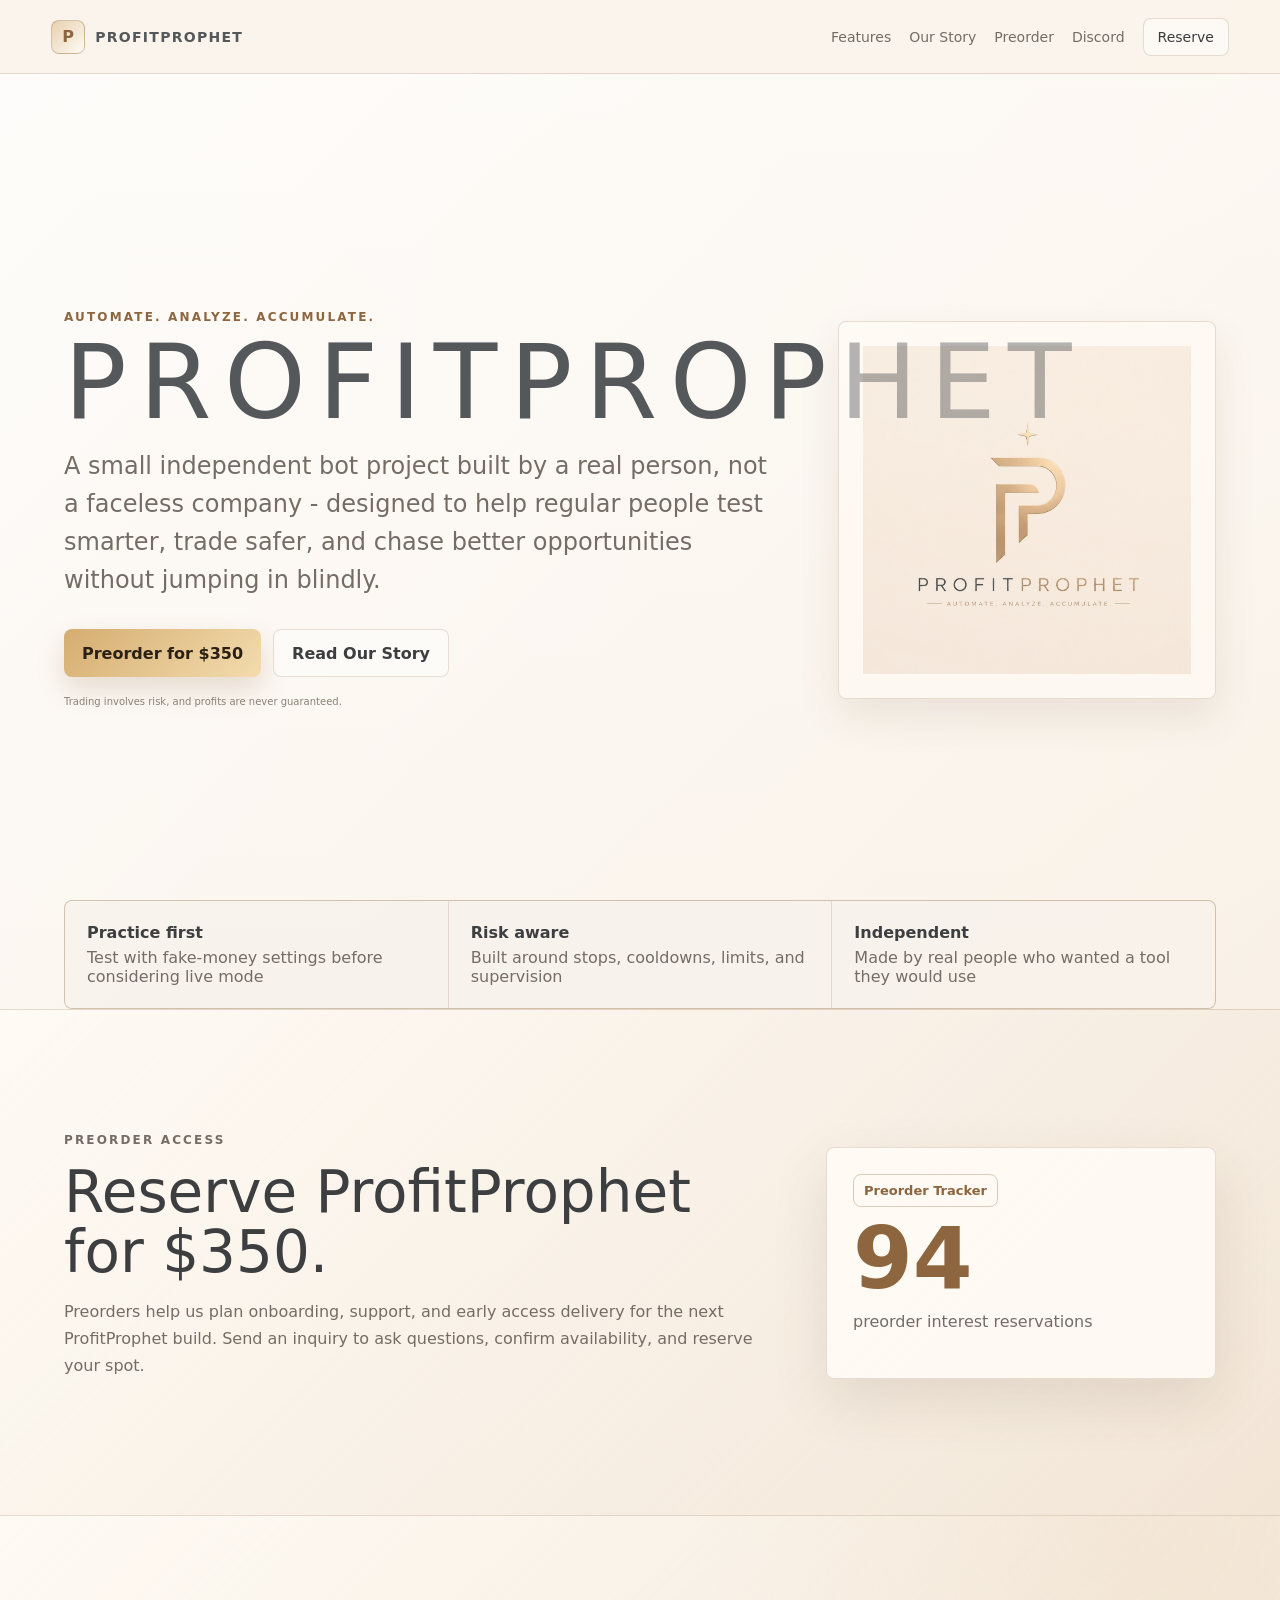
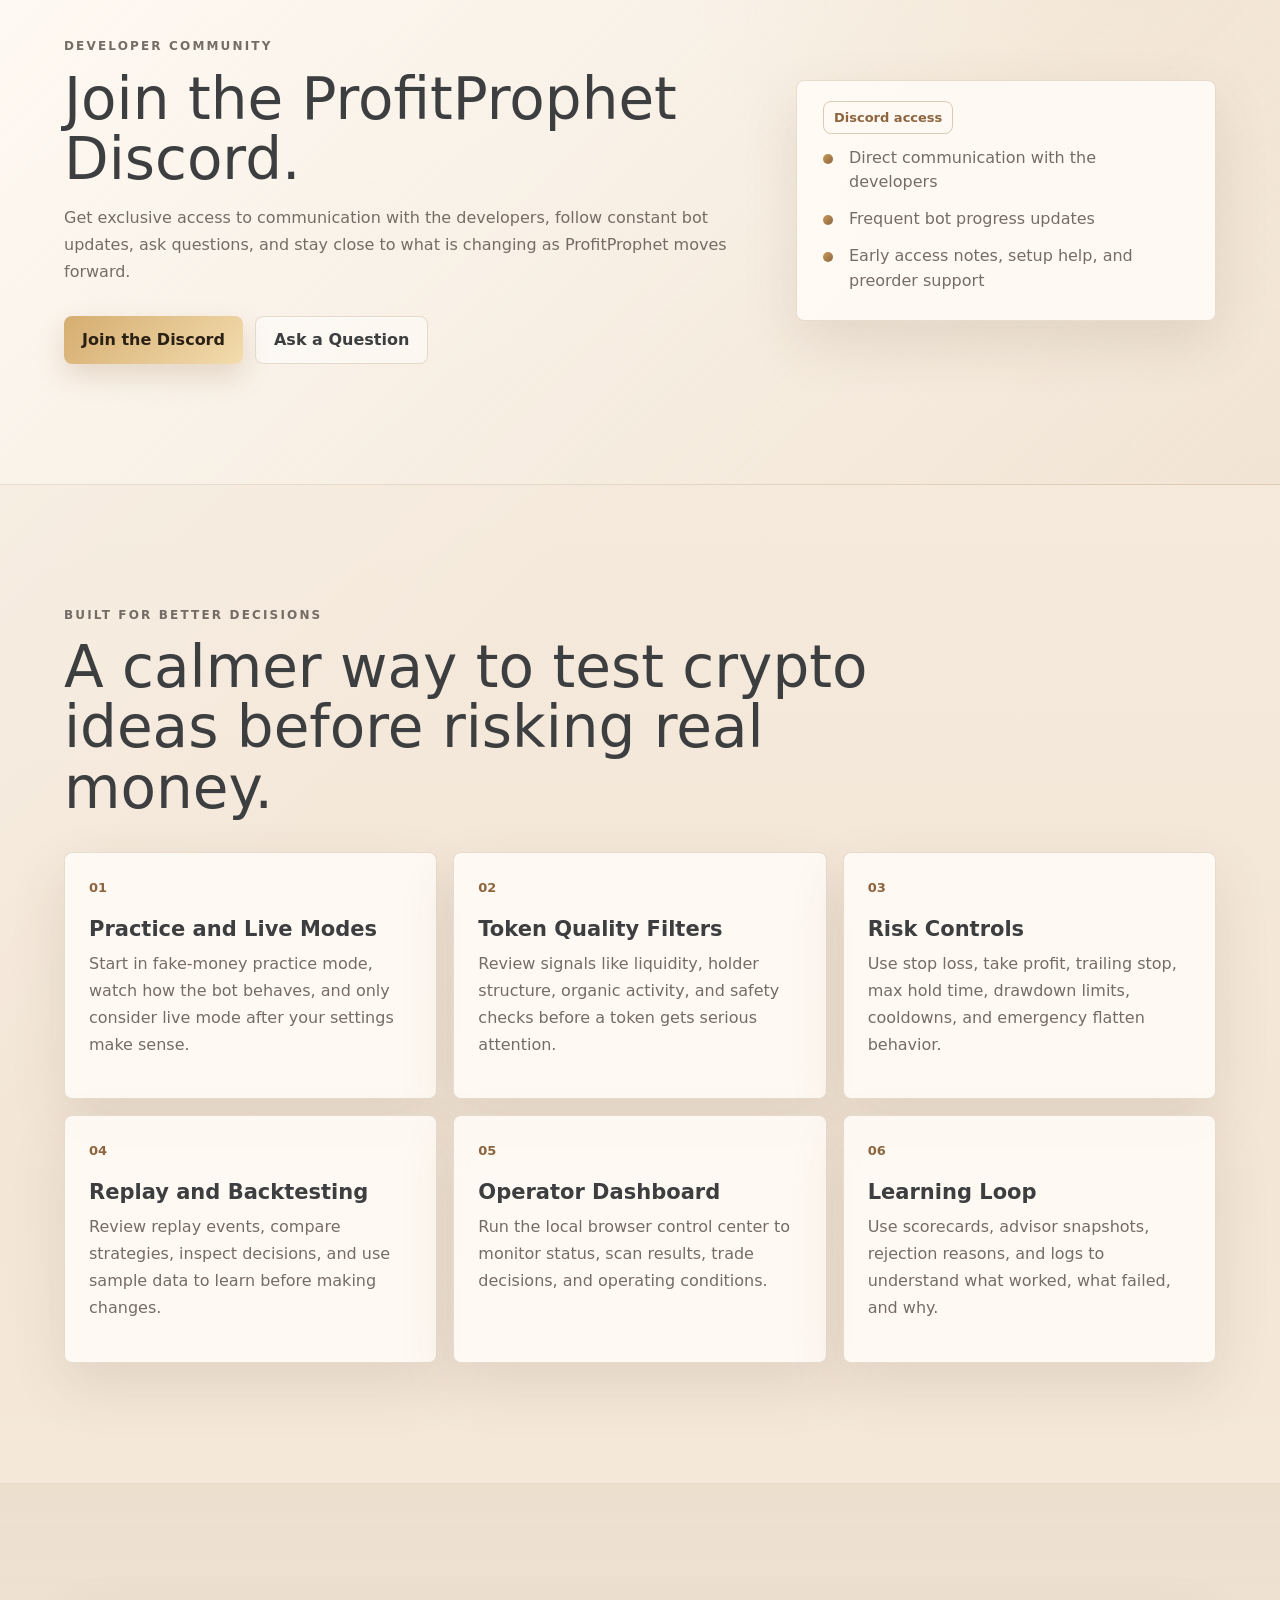
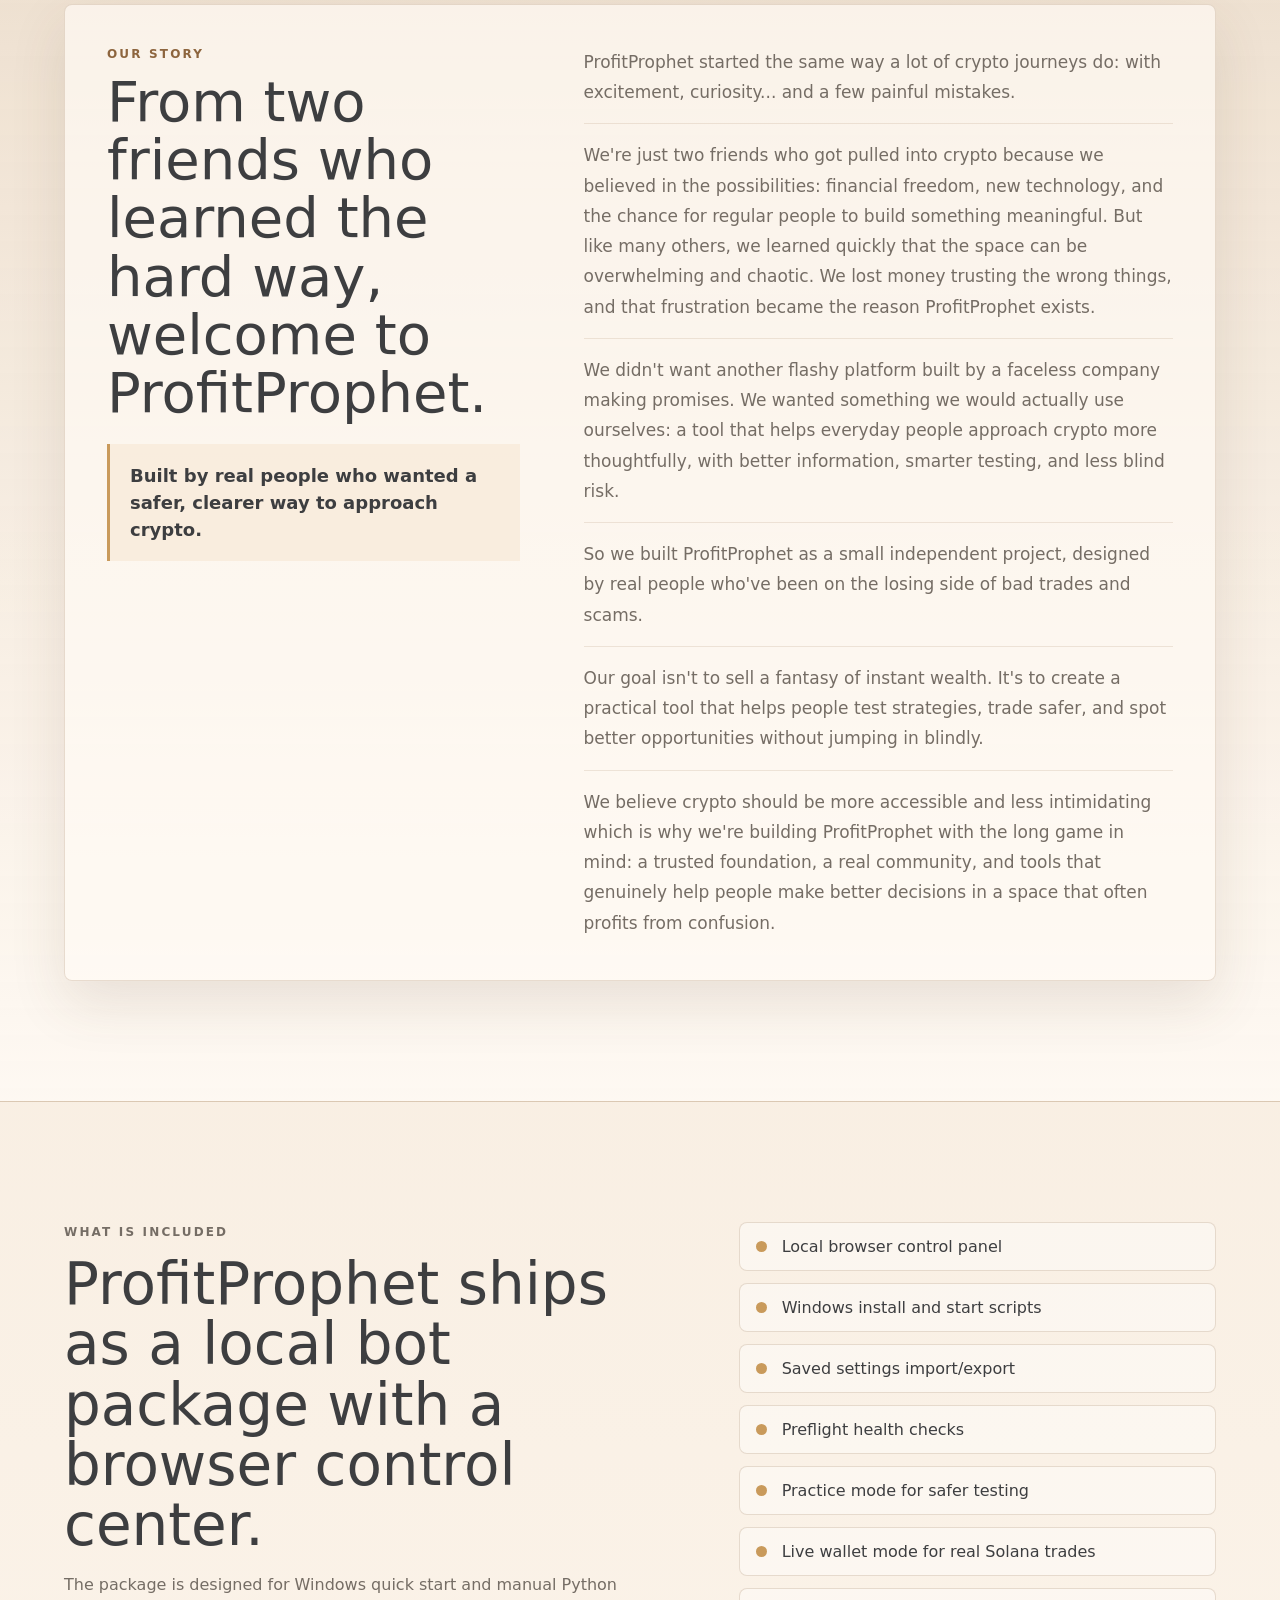
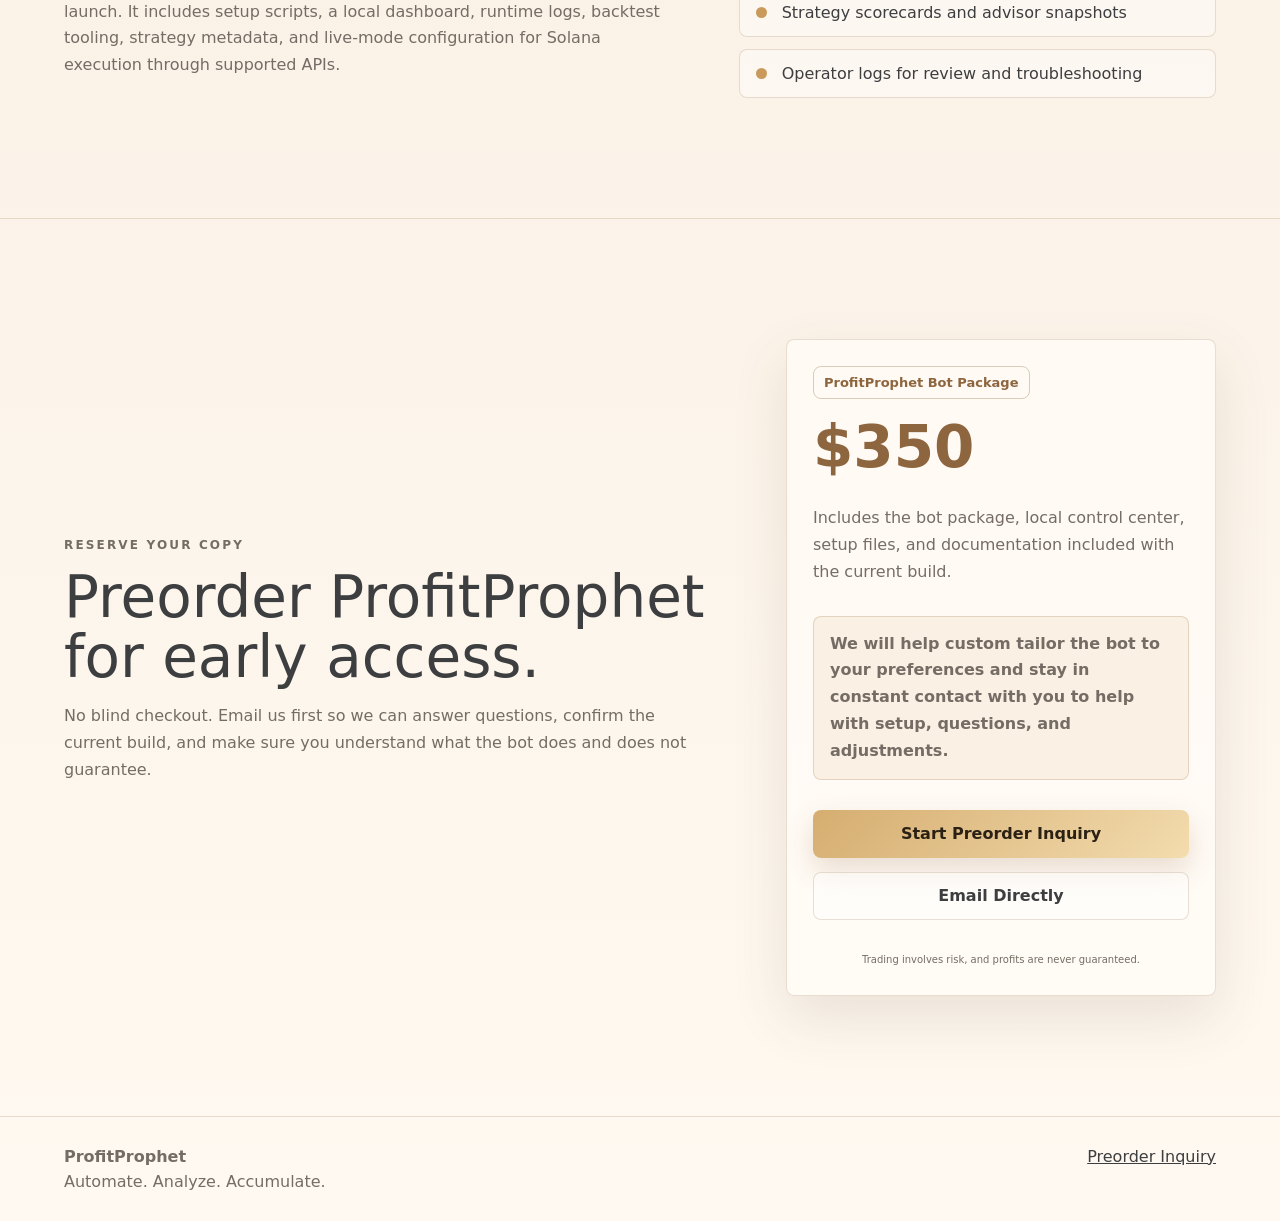
==== commit 2ee42ffc: "Add files via upload" ====
--- a/index.html
+++ b/index.html
@@ -16,7 +16,6 @@
     <nav class="nav" aria-label="Primary navigation">
       <a href="#features">Features</a>
       <a href="#story">Our Story</a>
-      <a href="#reviews">Reviews</a>
       <a href="#preorder">Preorder</a>
       <a href="#discord">Discord</a>
       <a class="nav-button" href="inquiry.html">Reserve</a>
@@ -136,28 +135,6 @@
       </div>
     </section>
 
-    <section id="reviews" class="section reviews">
-      <div class="section-heading compact-heading">
-        <p class="eyebrow">Community notes</p>
-        <h2>Early feedback examples</h2>
-        <p>Sample rotating quotes for the launch layout. Replace with verified customer reviews when available.</p>
-      </div>
-      <div class="review-marquee" aria-label="Sample review carousel">
-        <div class="review-track">
-          <article><p>"The practice mode is exactly what I wish I had before my first few crypto trades."</p><span>- Marcus R.</span></article>
-          <article><p>"It feels more like a decision tool than a hype machine, which is what got my attention."</p><span>- Elena P.</span></article>
-          <article><p>"The risk controls make it easier to slow down and actually think through a setup."</p><span>- Jay T.</span></article>
-          <article><p>"I like that the focus is testing first instead of promising overnight wins."</p><span>- Devon K.</span></article>
-          <article><p>"The dashboard makes token scans easier to understand without staring at chaos all day."</p><span>- Priya S.</span></article>
-          <article><p>"The practice mode is exactly what I wish I had before my first few crypto trades."</p><span>- Marcus R.</span></article>
-          <article><p>"It feels more like a decision tool than a hype machine, which is what got my attention."</p><span>- Elena P.</span></article>
-          <article><p>"The risk controls make it easier to slow down and actually think through a setup."</p><span>- Jay T.</span></article>
-          <article><p>"I like that the focus is testing first instead of promising overnight wins."</p><span>- Devon K.</span></article>
-          <article><p>"The dashboard makes token scans easier to understand without staring at chaos all day."</p><span>- Priya S.</span></article>
-        </div>
-      </div>
-    </section>
-
     <section class="section split">
       <div>
         <p class="eyebrow">What is included</p>
@@ -188,7 +165,7 @@
         <p>Includes the bot package, local control center, setup files, and documentation included with the current build.</p>
         <p class="support-note">We will help custom tailor the bot to your preferences and stay in constant contact with you to help with setup, questions, and adjustments.</p>
         <a class="button primary full" href="inquiry.html">Start Preorder Inquiry</a>
-        <a class="button secondary full" href="mailto:profitprophet143@gmail.com?subject=ProfitProphet%20Preorder%20Inquiry&body=Hi%2C%20I%27m%20interested%20in%20preordering%20ProfitProphet%20for%20%24350.%20Please%20send%20availability%2C%20payment%20options%2C%20and%20delivery%20details.">Email Directly</a>
+        <a class="button secondary full" href="mailto:profitprophetbot@gmail.com?subject=ProfitProphet%20Preorder%20Inquiry&body=Hi%2C%20I%27m%20interested%20in%20preordering%20ProfitProphet%20for%20%24350.%20Please%20send%20availability%2C%20payment%20options%2C%20and%20delivery%20details.">Email Directly</a>
         <p class="fine-print card-print">Trading involves risk, and profits are never guaranteed.</p>
       </div>
     </section>
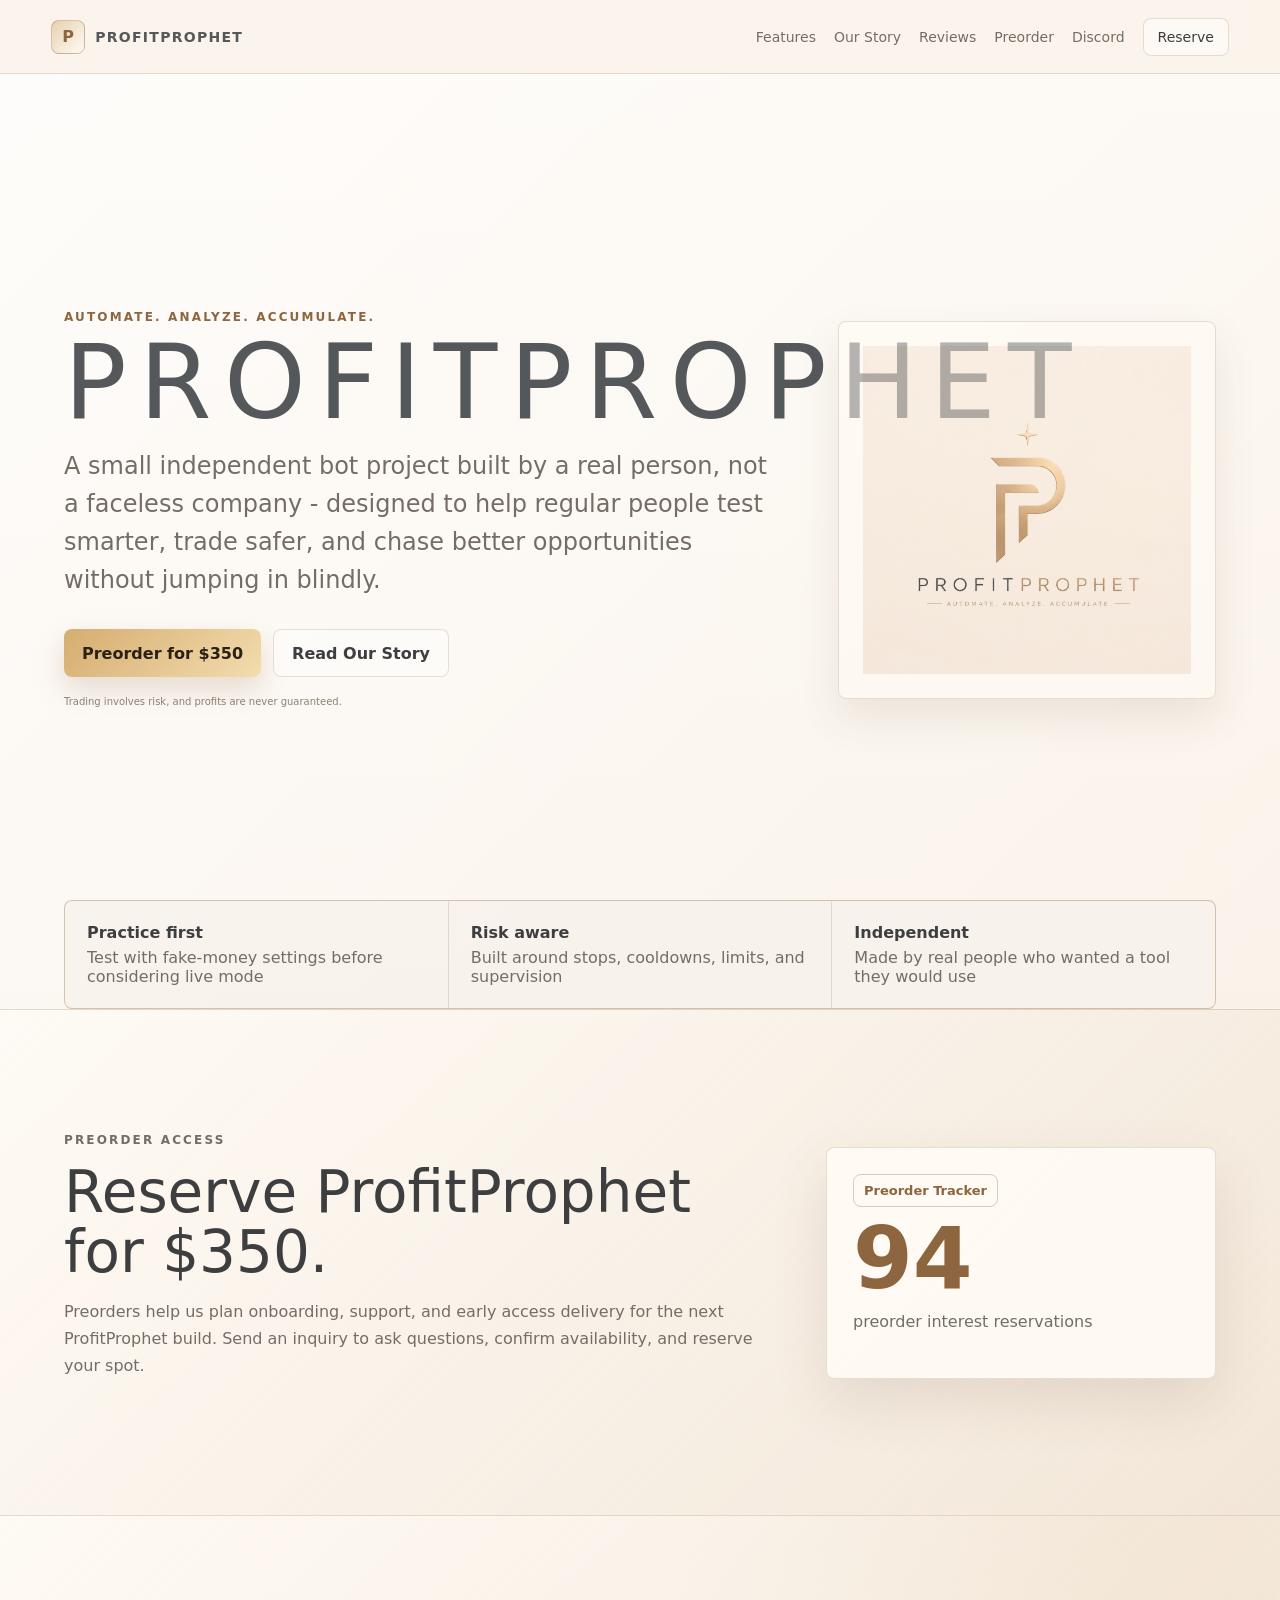
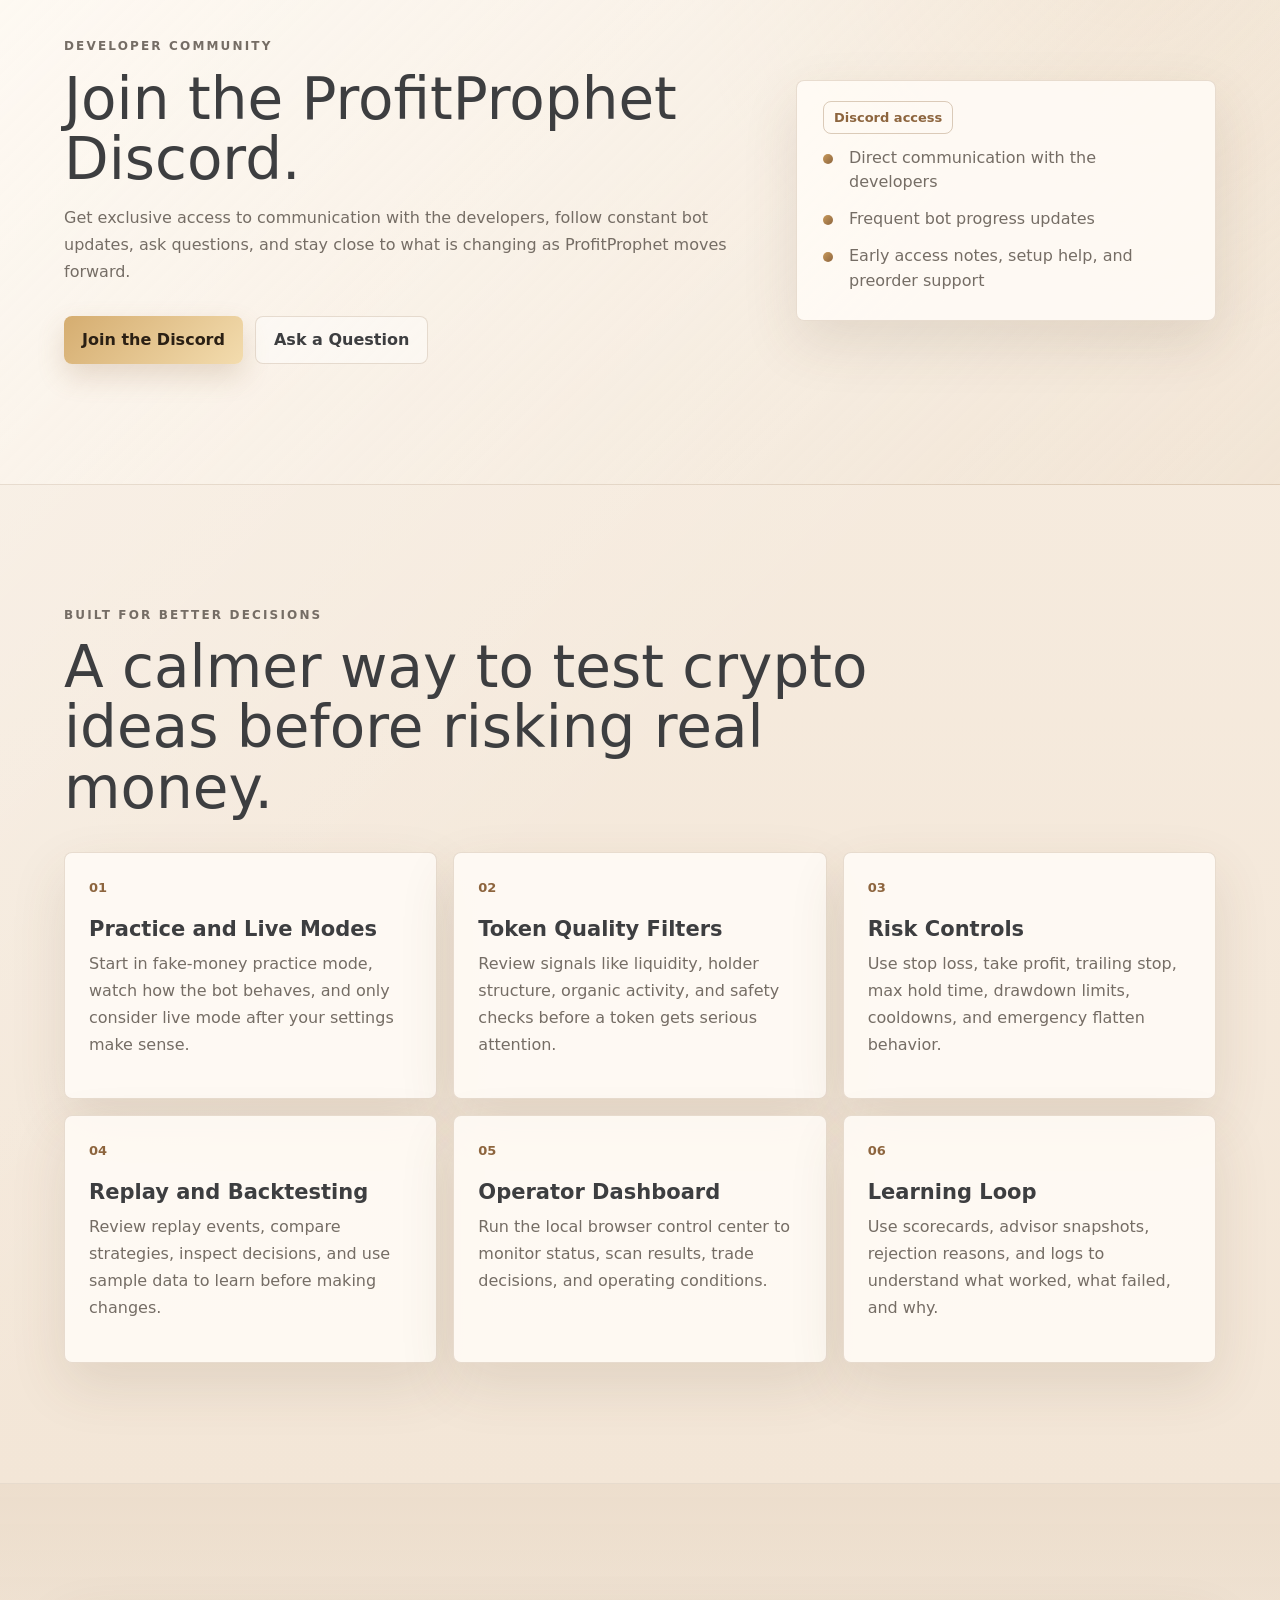
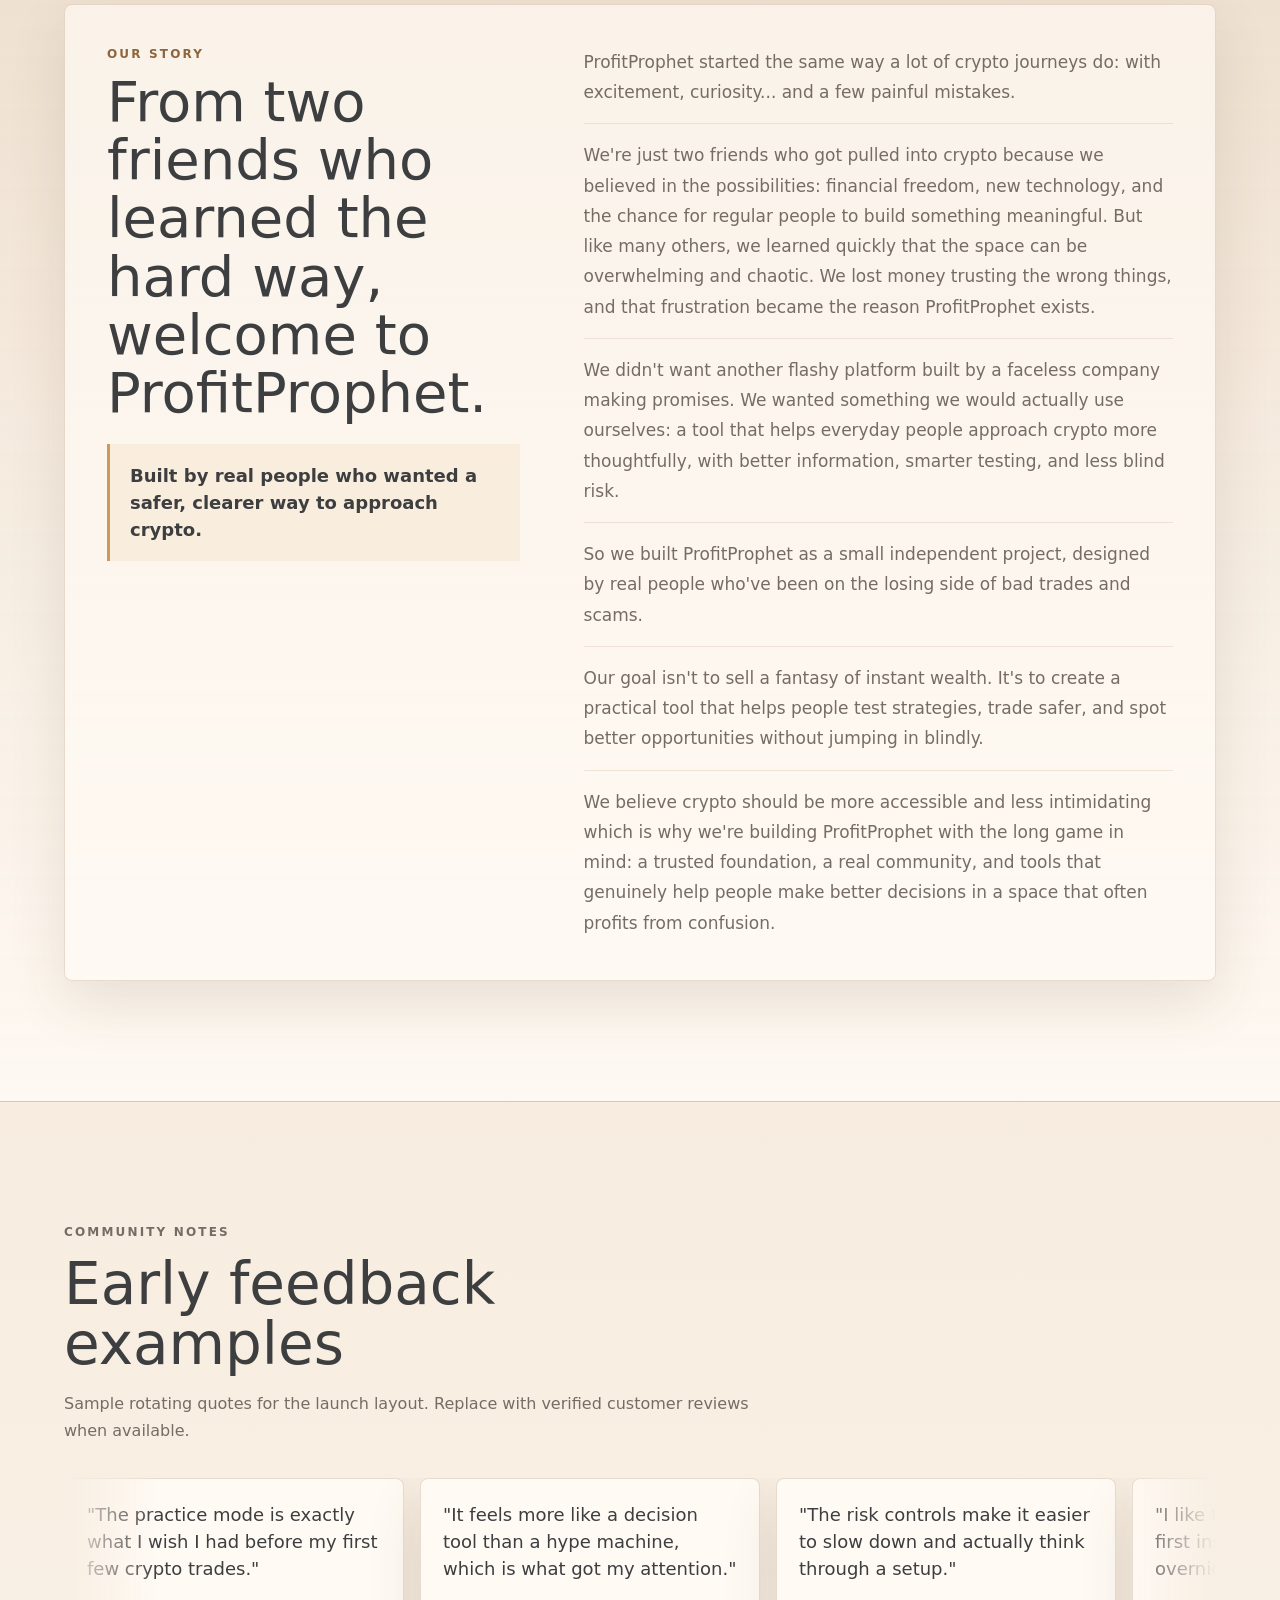
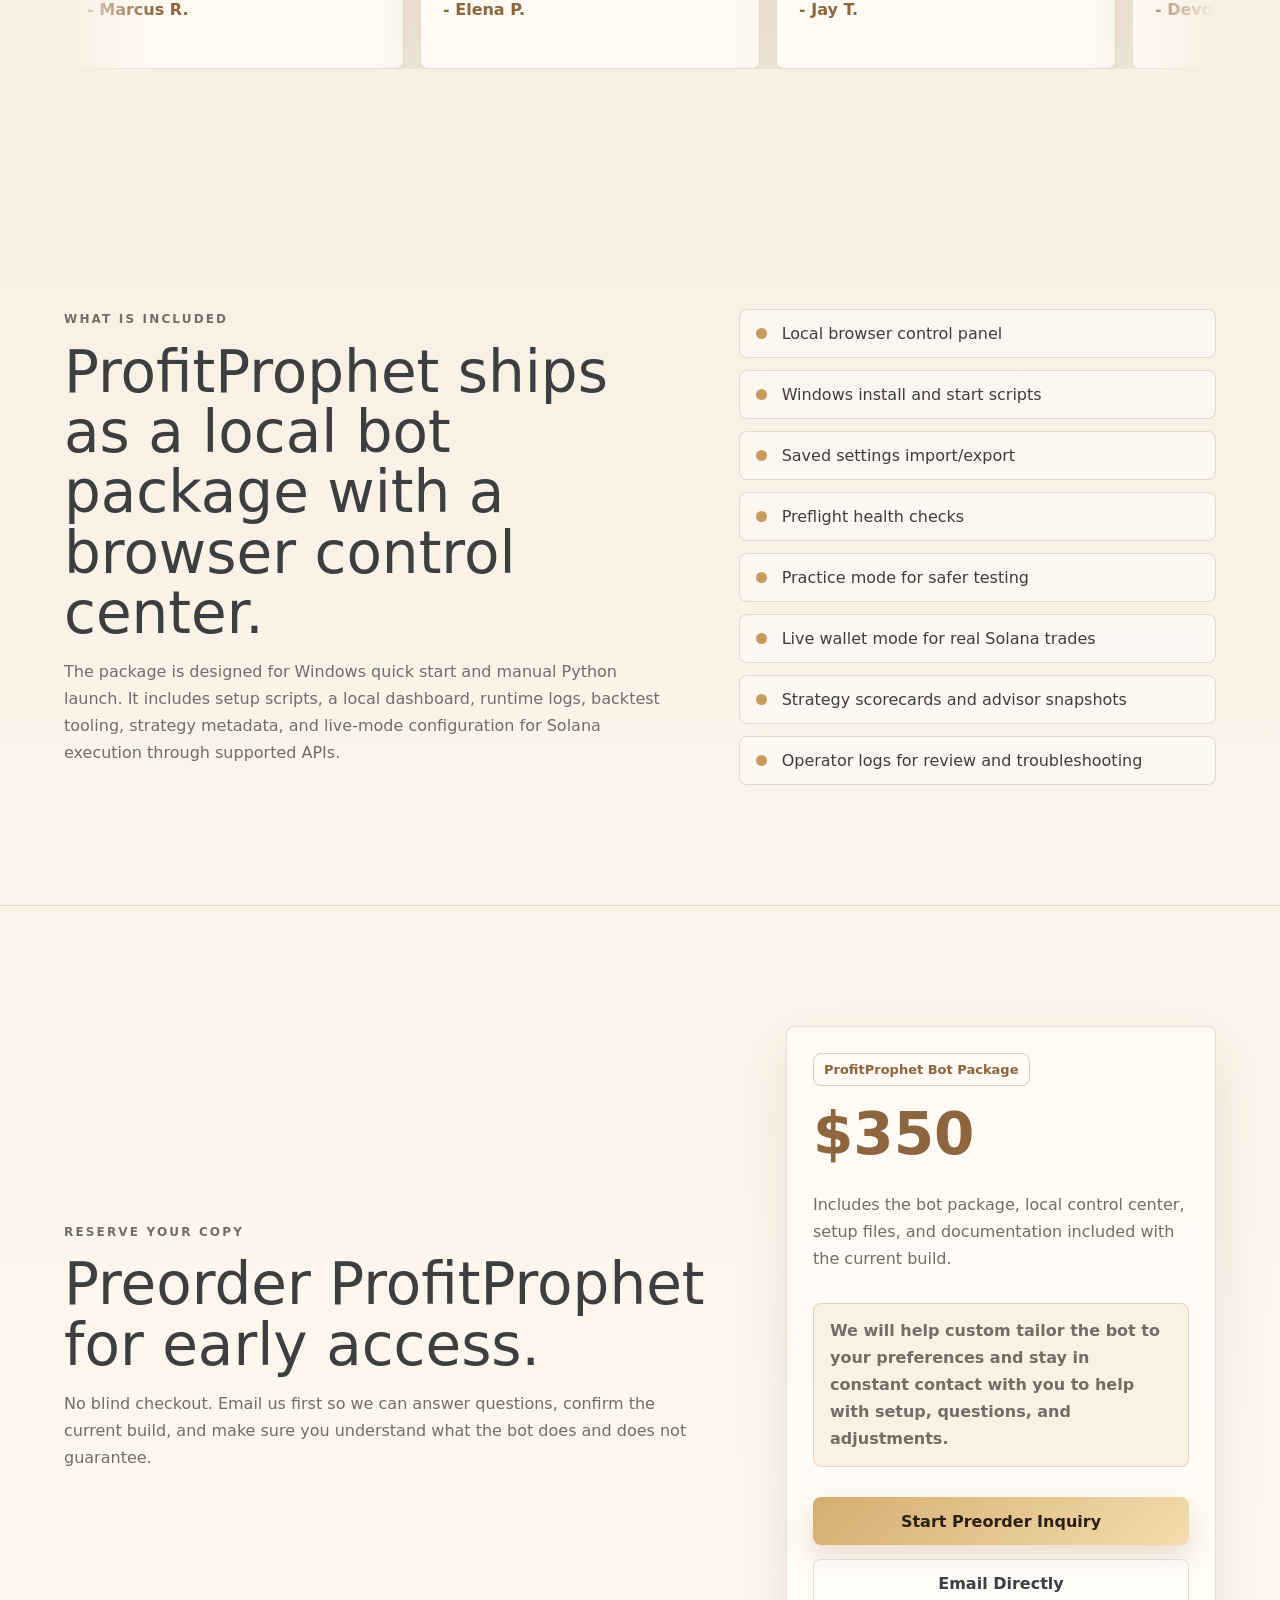
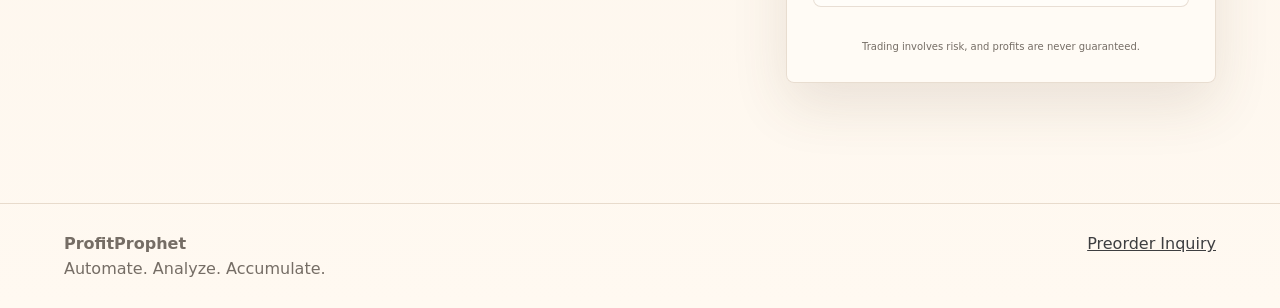
==== commit 54ee0acb: "Add files via upload" ====
--- a/index.html
+++ b/index.html
@@ -16,6 +16,7 @@
     <nav class="nav" aria-label="Primary navigation">
       <a href="#features">Features</a>
       <a href="#story">Our Story</a>
+      <a href="#reviews">Reviews</a>
       <a href="#preorder">Preorder</a>
       <a href="#discord">Discord</a>
       <a class="nav-button" href="inquiry.html">Reserve</a>
@@ -131,6 +132,28 @@
           <p>So we built ProfitProphet as a small independent project, designed by real people who've been on the losing side of bad trades and scams.</p>
           <p>Our goal isn't to sell a fantasy of instant wealth. It's to create a practical tool that helps people test strategies, trade safer, and spot better opportunities without jumping in blindly.</p>
           <p>We believe crypto should be more accessible and less intimidating which is why we're building ProfitProphet with the long game in mind: a trusted foundation, a real community, and tools that genuinely help people make better decisions in a space that often profits from confusion.</p>
+        </div>
+      </div>
+    </section>
+
+    <section id="reviews" class="section reviews">
+      <div class="section-heading compact-heading">
+        <p class="eyebrow">Community notes</p>
+        <h2>Early feedback examples</h2>
+        <p>Sample rotating quotes for the launch layout. Replace with verified customer reviews when available.</p>
+      </div>
+      <div class="review-marquee" aria-label="Sample review carousel">
+        <div class="review-track">
+          <article><p>"The practice mode is exactly what I wish I had before my first few crypto trades."</p><span>- Marcus R.</span></article>
+          <article><p>"It feels more like a decision tool than a hype machine, which is what got my attention."</p><span>- Elena P.</span></article>
+          <article><p>"The risk controls make it easier to slow down and actually think through a setup."</p><span>- Jay T.</span></article>
+          <article><p>"I like that the focus is testing first instead of promising overnight wins."</p><span>- Devon K.</span></article>
+          <article><p>"The dashboard makes token scans easier to understand without staring at chaos all day."</p><span>- Priya S.</span></article>
+          <article><p>"The practice mode is exactly what I wish I had before my first few crypto trades."</p><span>- Marcus R.</span></article>
+          <article><p>"It feels more like a decision tool than a hype machine, which is what got my attention."</p><span>- Elena P.</span></article>
+          <article><p>"The risk controls make it easier to slow down and actually think through a setup."</p><span>- Jay T.</span></article>
+          <article><p>"I like that the focus is testing first instead of promising overnight wins."</p><span>- Devon K.</span></article>
+          <article><p>"The dashboard makes token scans easier to understand without staring at chaos all day."</p><span>- Priya S.</span></article>
         </div>
       </div>
     </section>
@@ -165,7 +188,7 @@
         <p>Includes the bot package, local control center, setup files, and documentation included with the current build.</p>
         <p class="support-note">We will help custom tailor the bot to your preferences and stay in constant contact with you to help with setup, questions, and adjustments.</p>
         <a class="button primary full" href="inquiry.html">Start Preorder Inquiry</a>
-        <a class="button secondary full" href="mailto:profitprophetbot@gmail.com?subject=ProfitProphet%20Preorder%20Inquiry&body=Hi%2C%20I%27m%20interested%20in%20preordering%20ProfitProphet%20for%20%24350.%20Please%20send%20availability%2C%20payment%20options%2C%20and%20delivery%20details.">Email Directly</a>
+        <a class="button secondary full" href="mailto:profitprophet143@gmail.com?subject=ProfitProphet%20Preorder%20Inquiry&body=Hi%2C%20I%27m%20interested%20in%20preordering%20ProfitProphet%20for%20%24350.%20Please%20send%20availability%2C%20payment%20options%2C%20and%20delivery%20details.">Email Directly</a>
         <p class="fine-print card-print">Trading involves risk, and profits are never guaranteed.</p>
       </div>
     </section>
